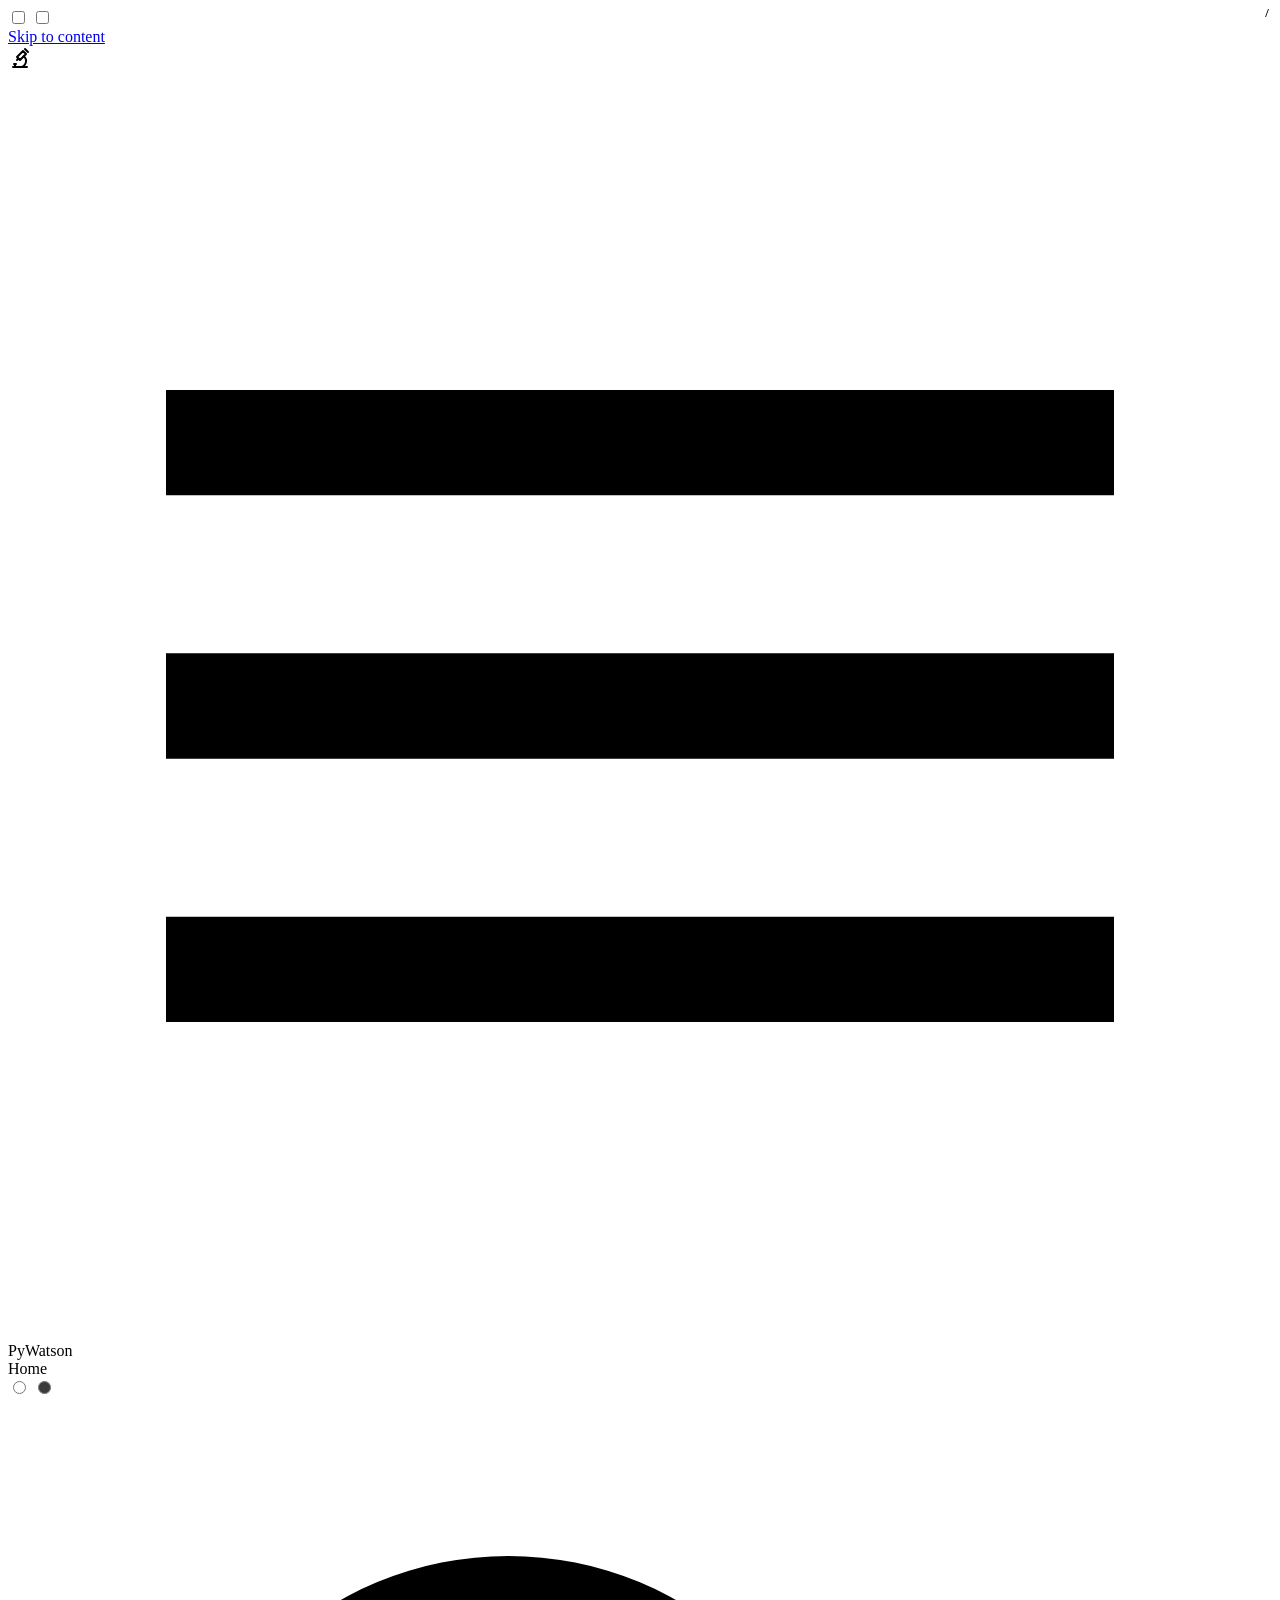
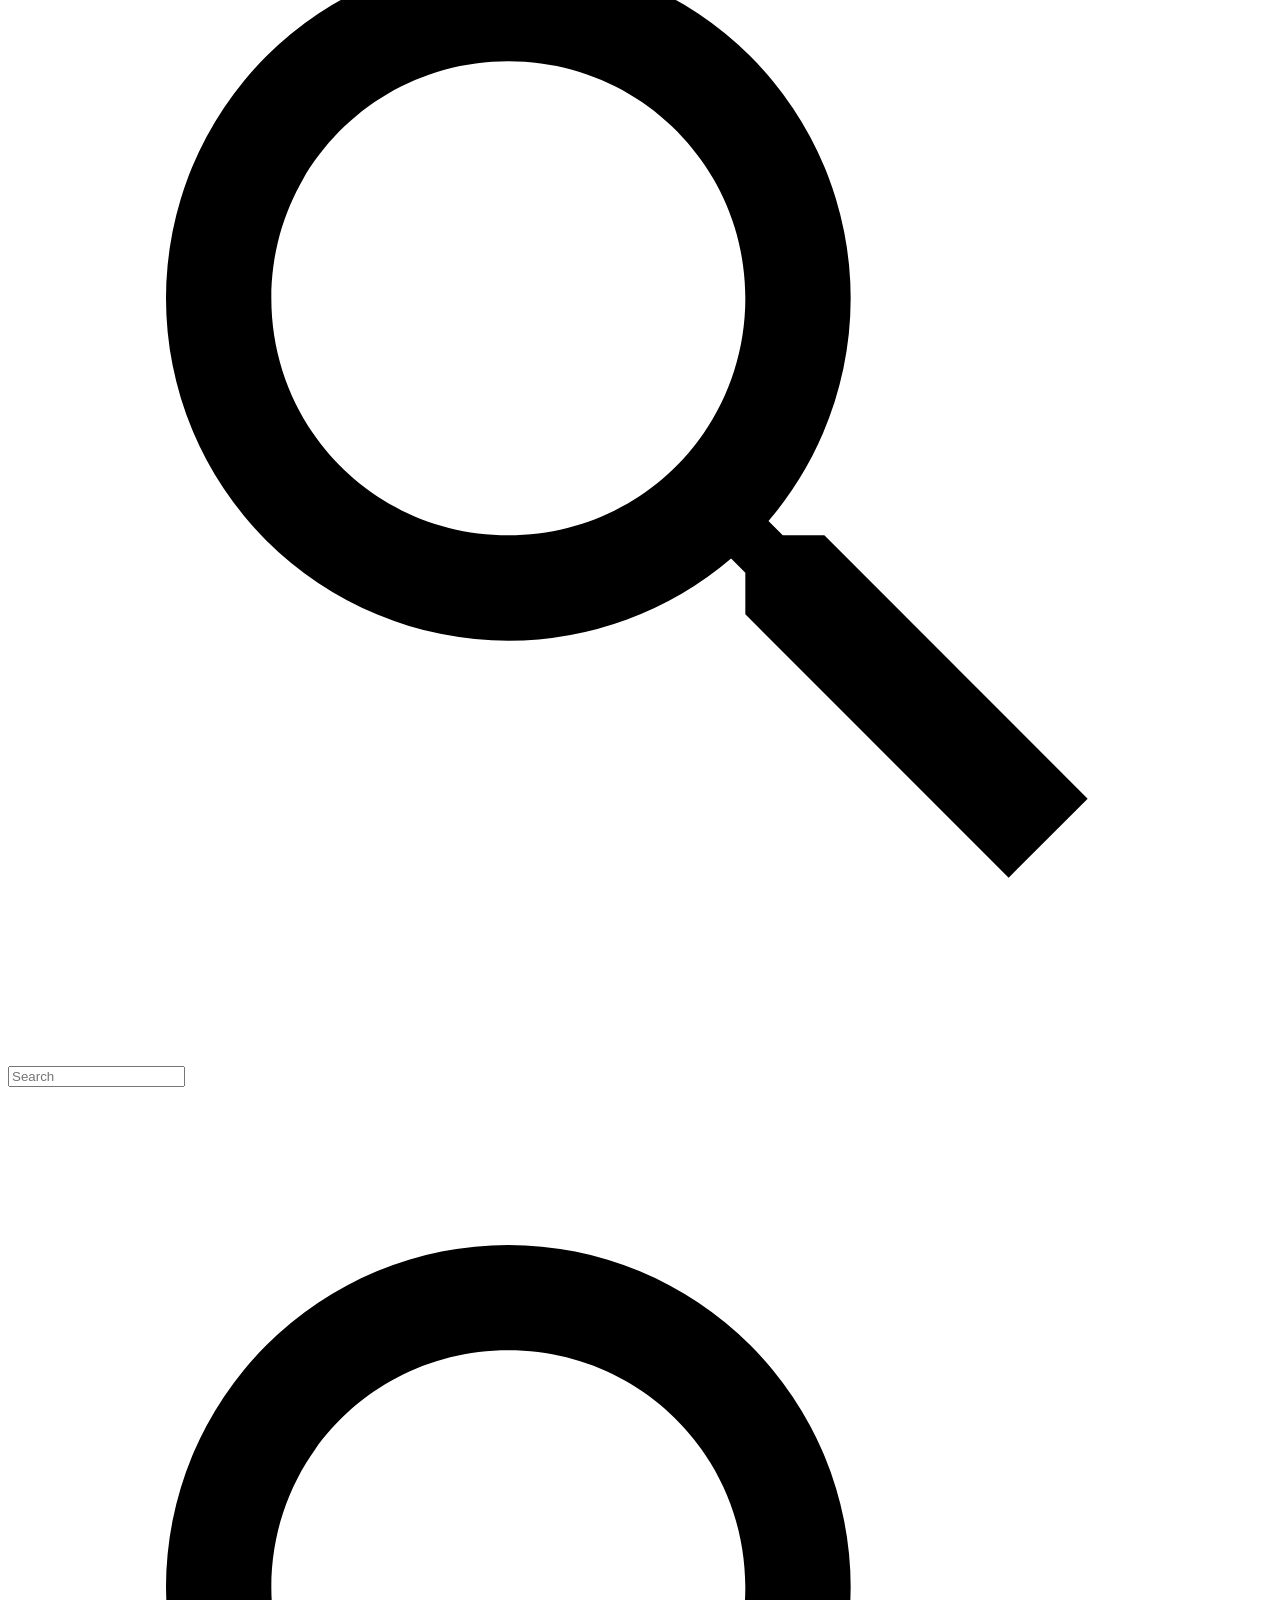
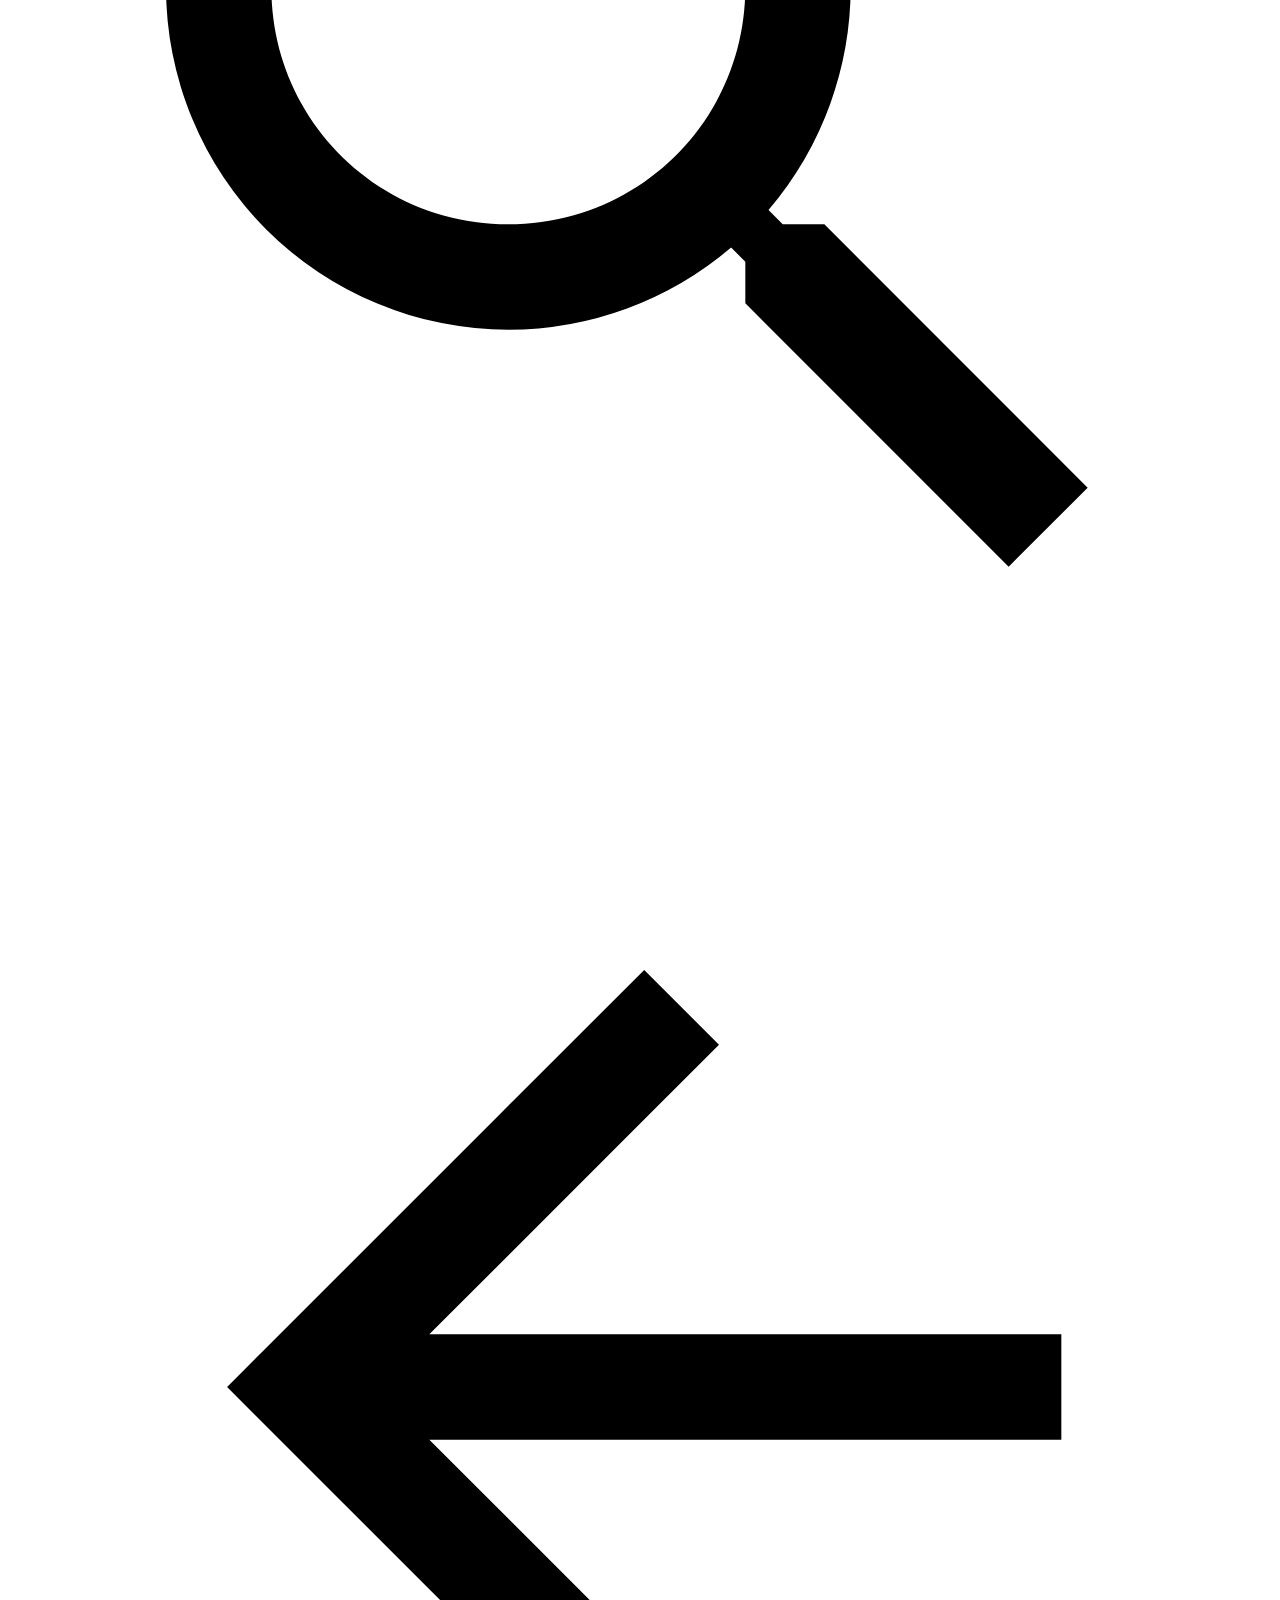
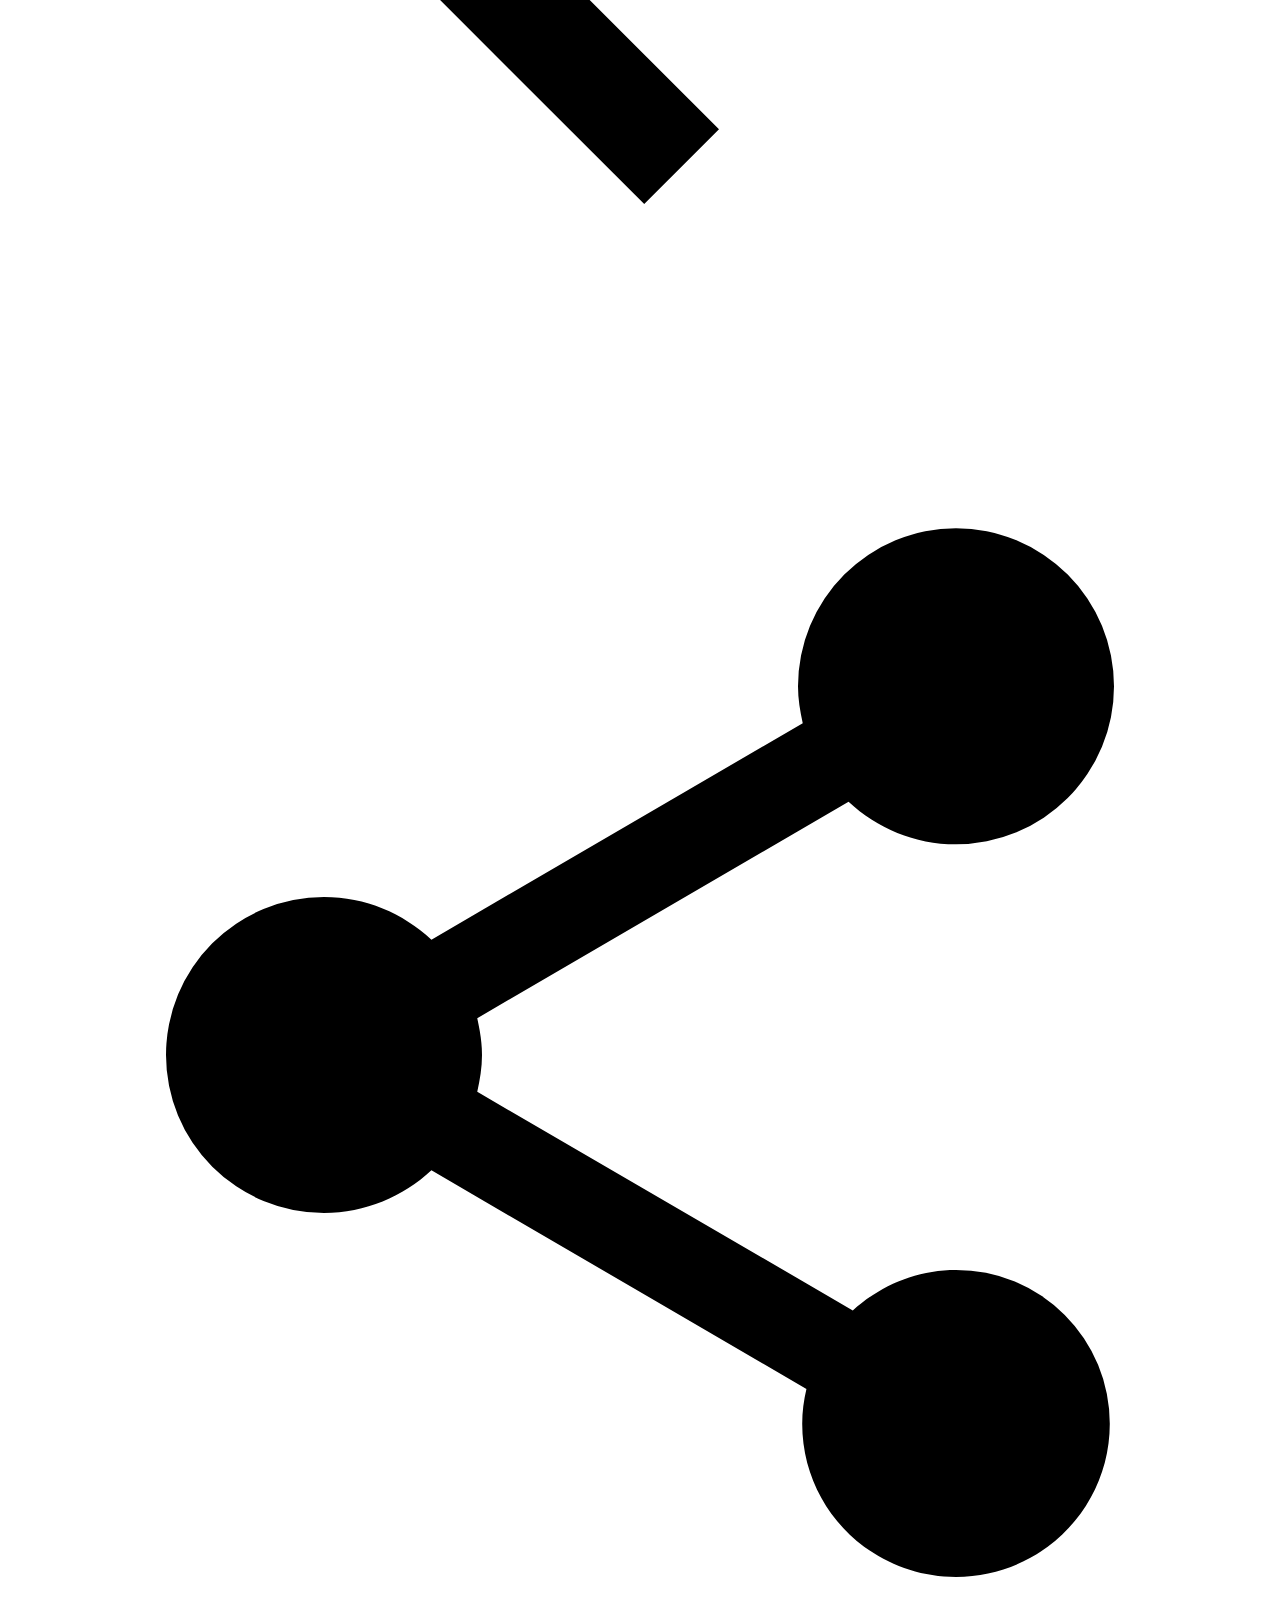
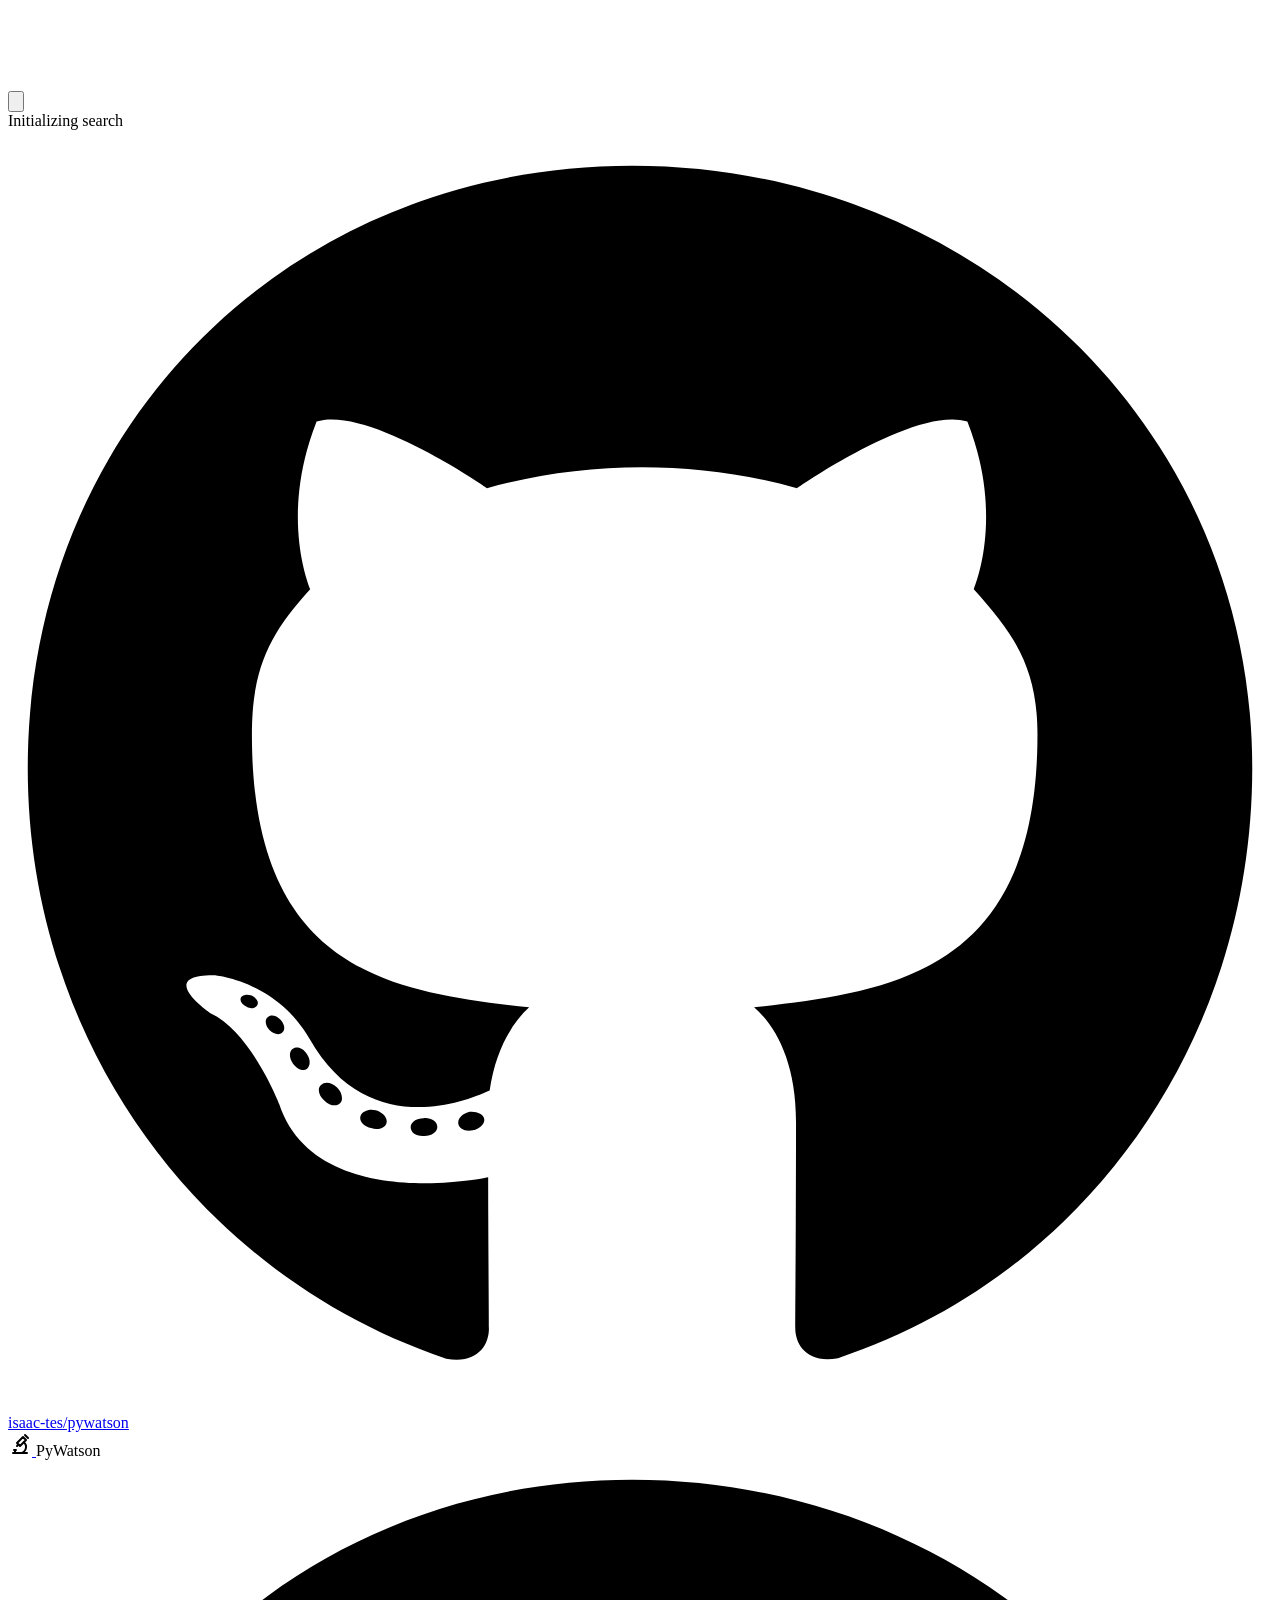
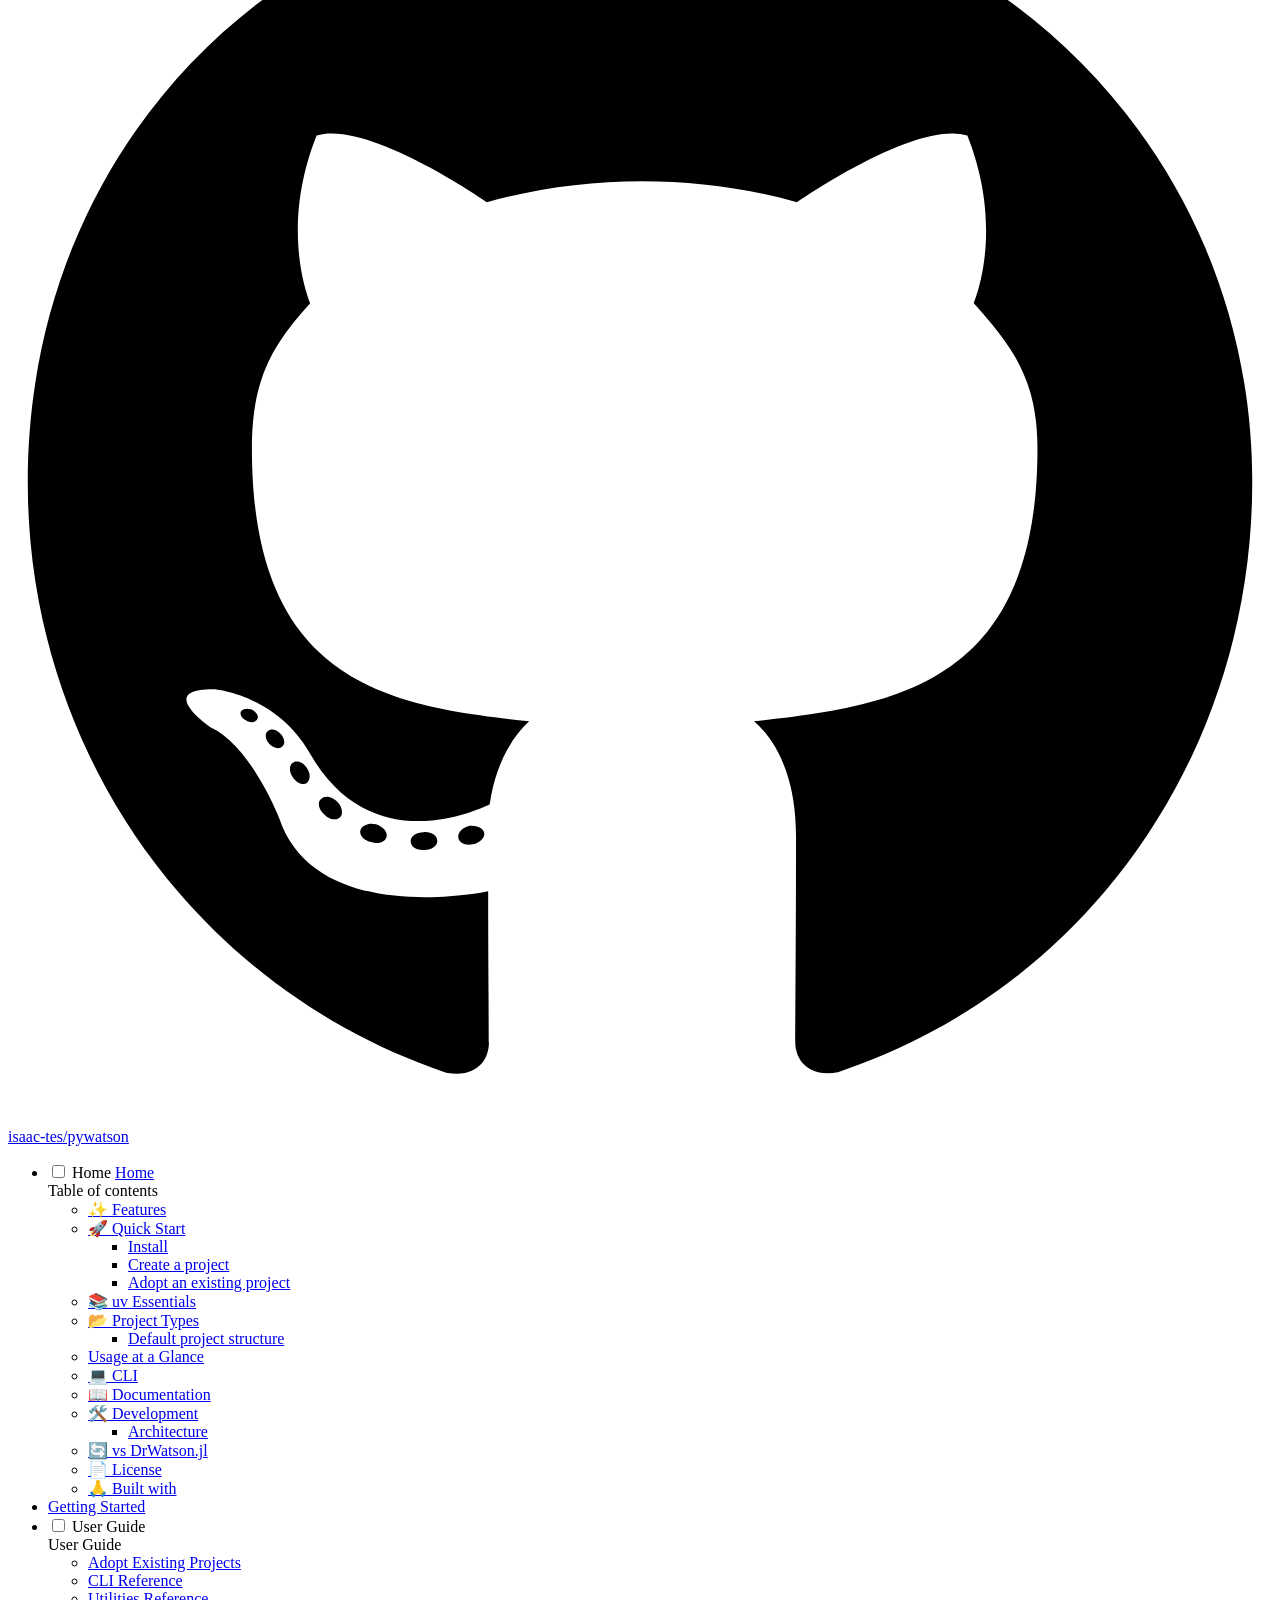
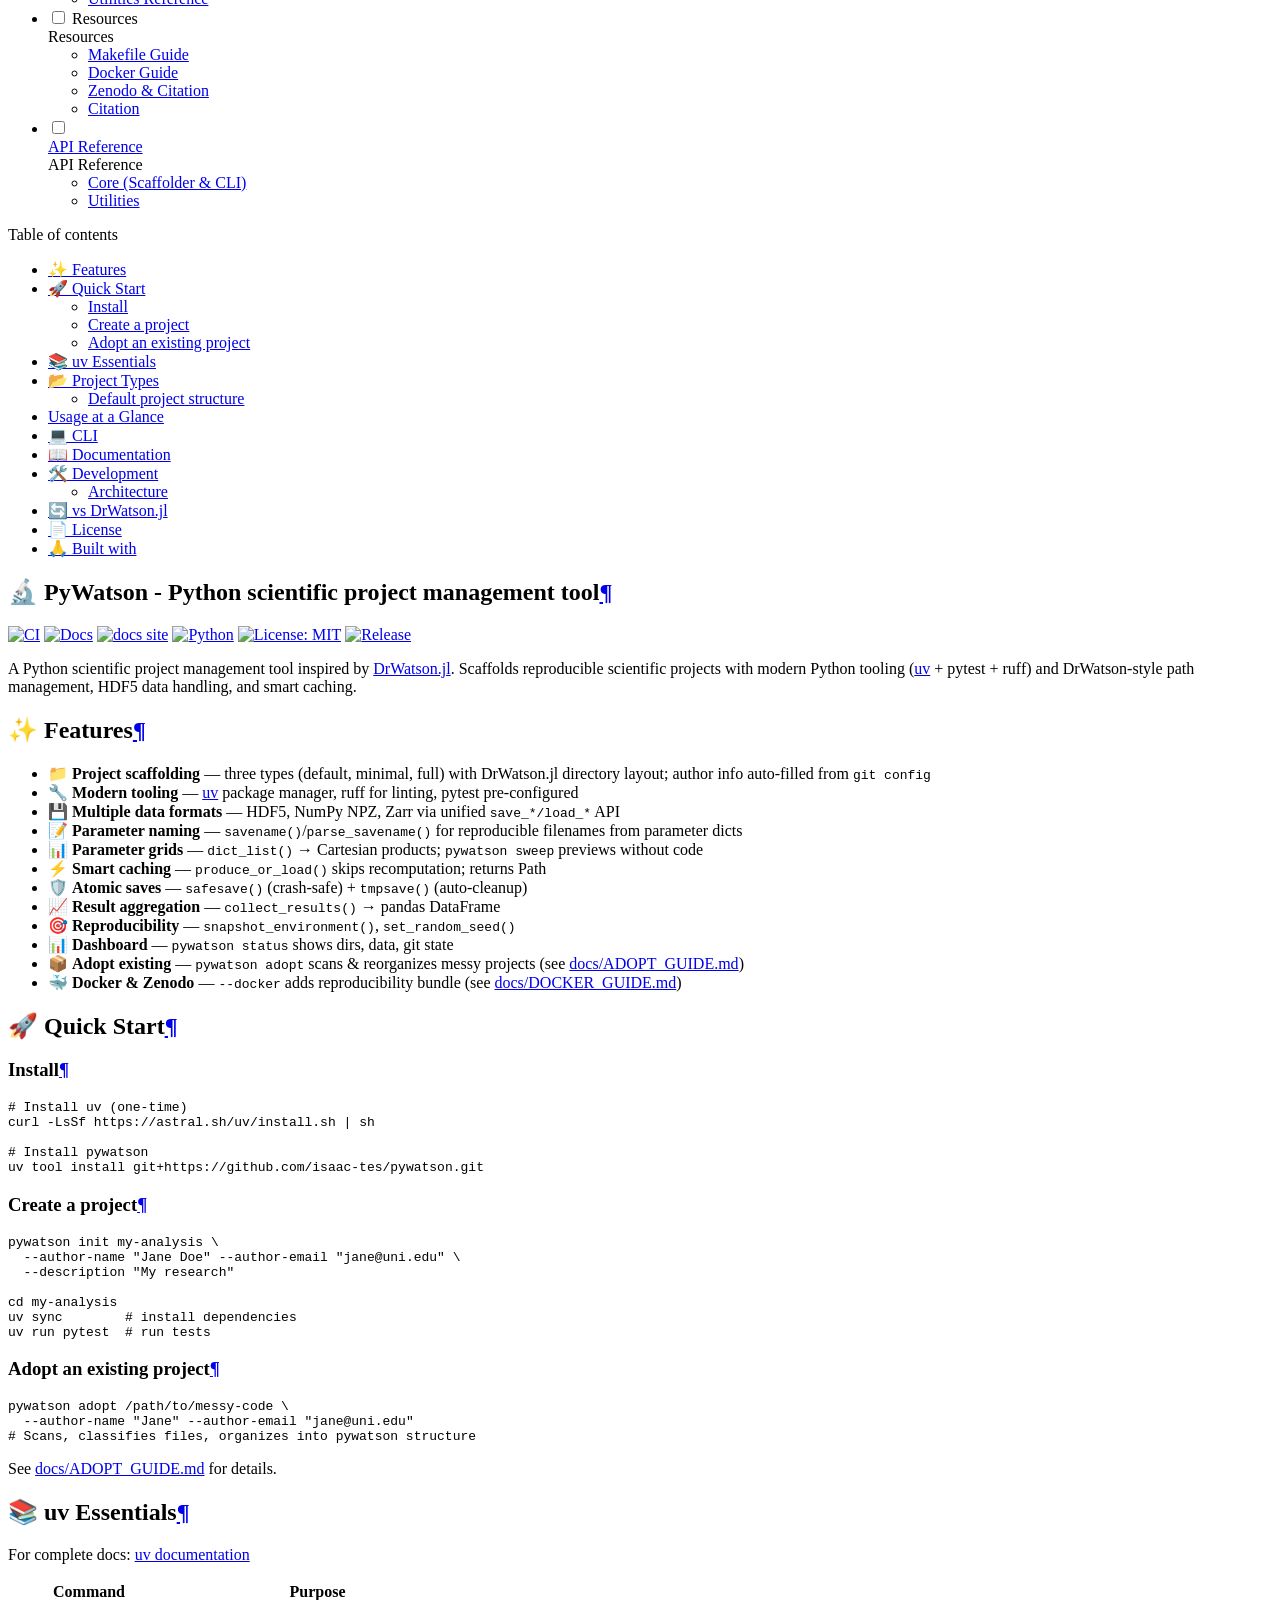
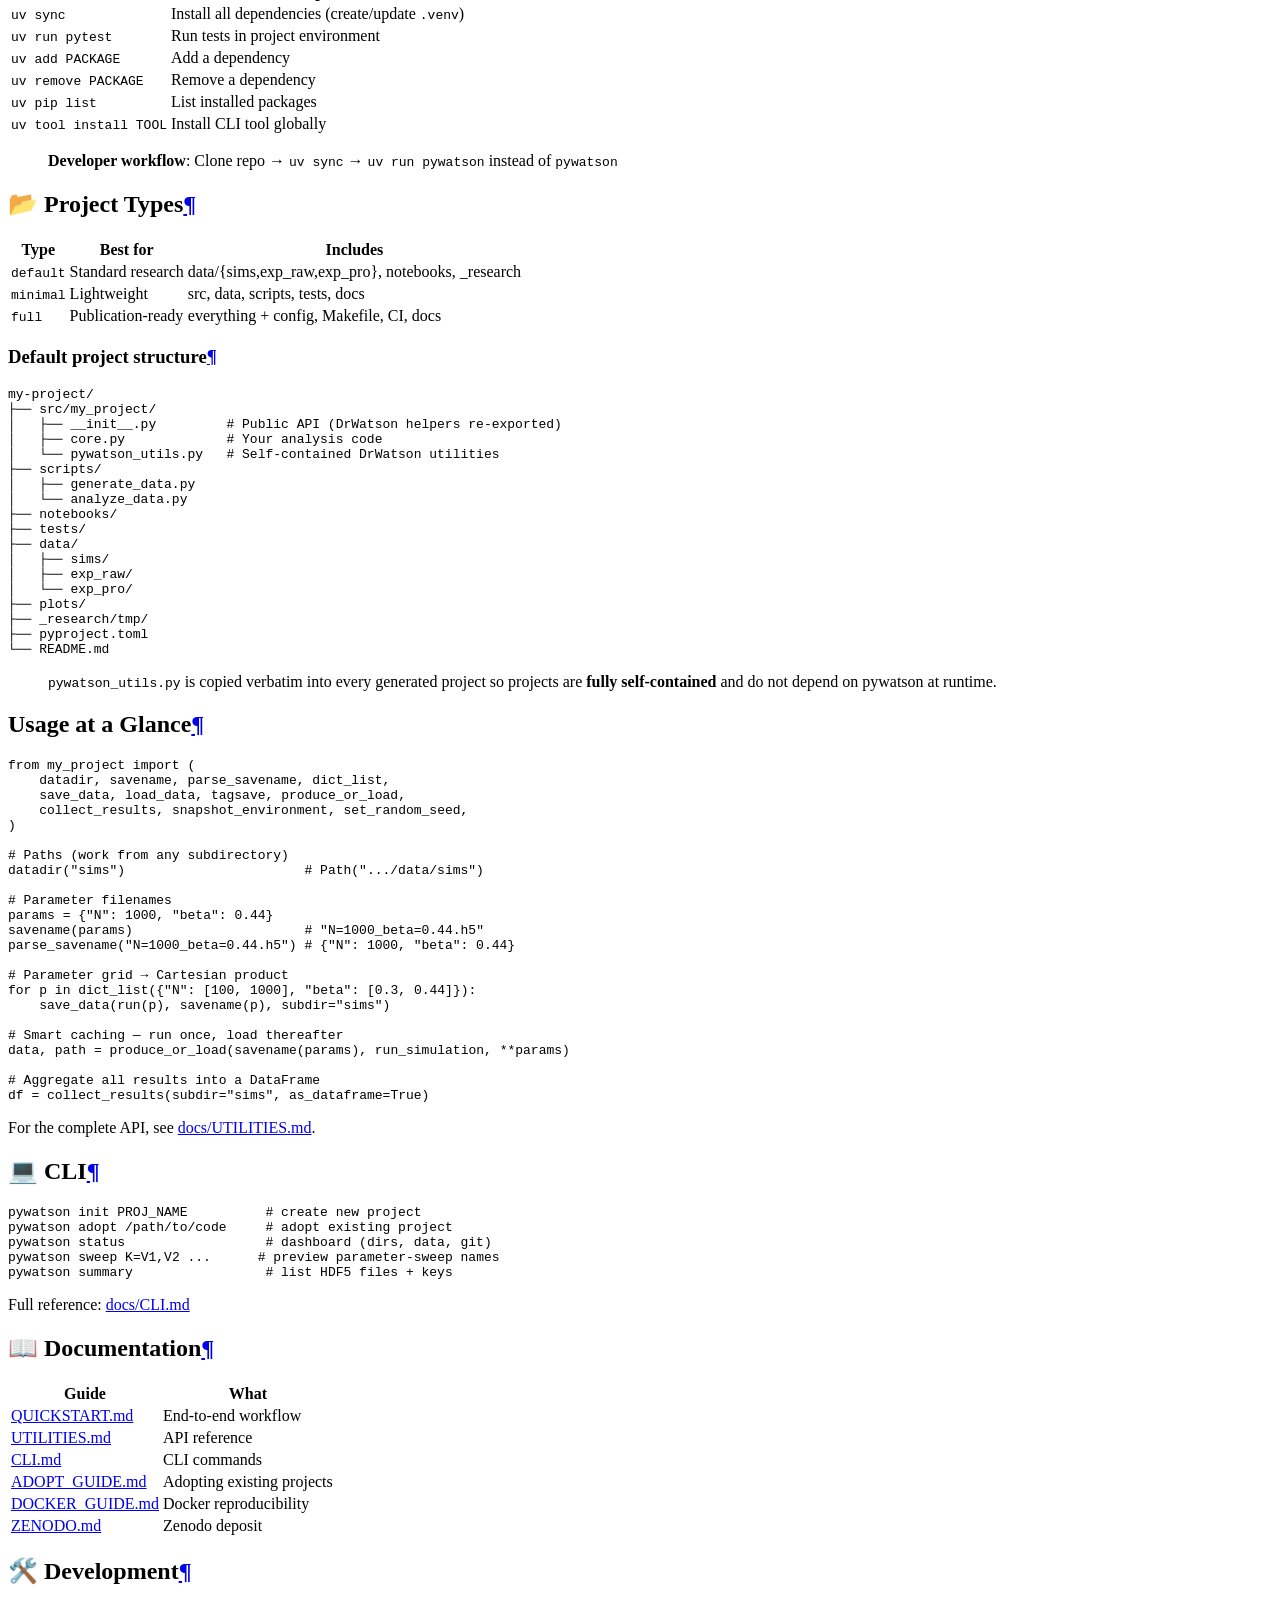
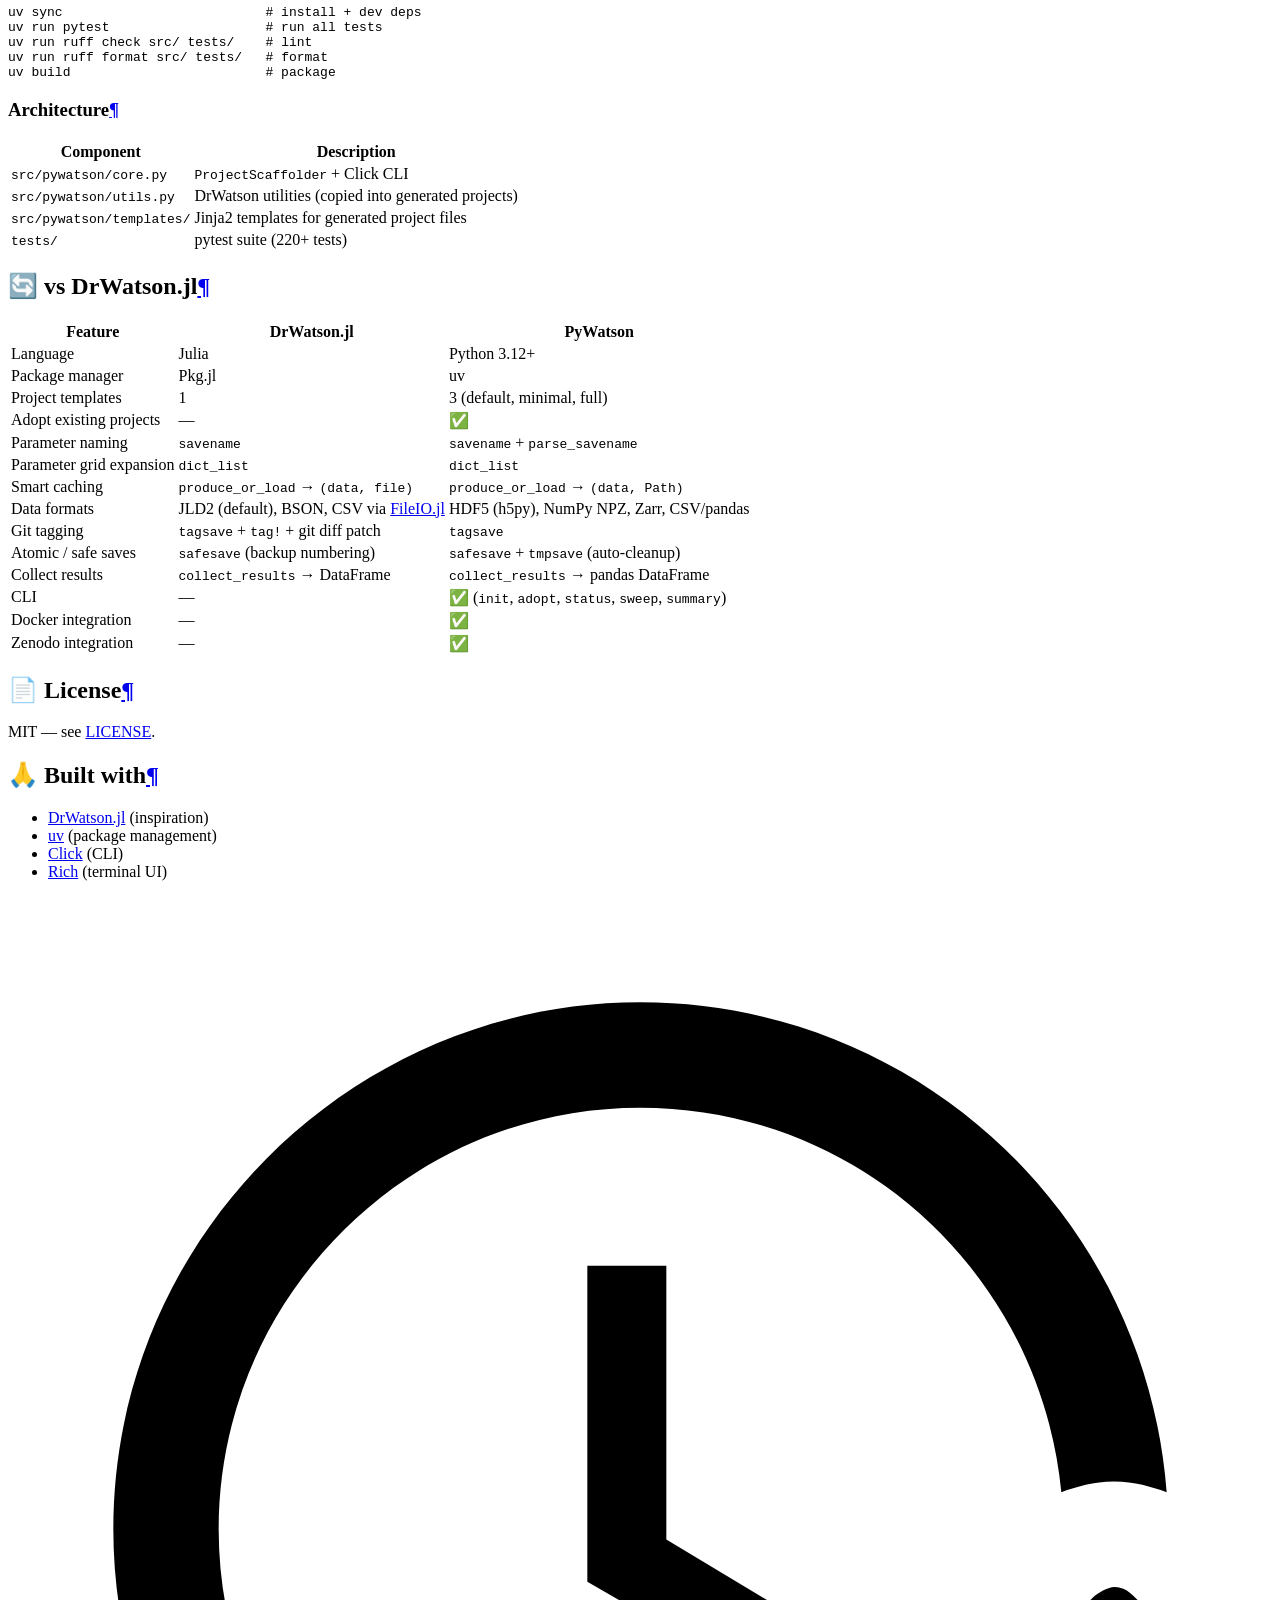
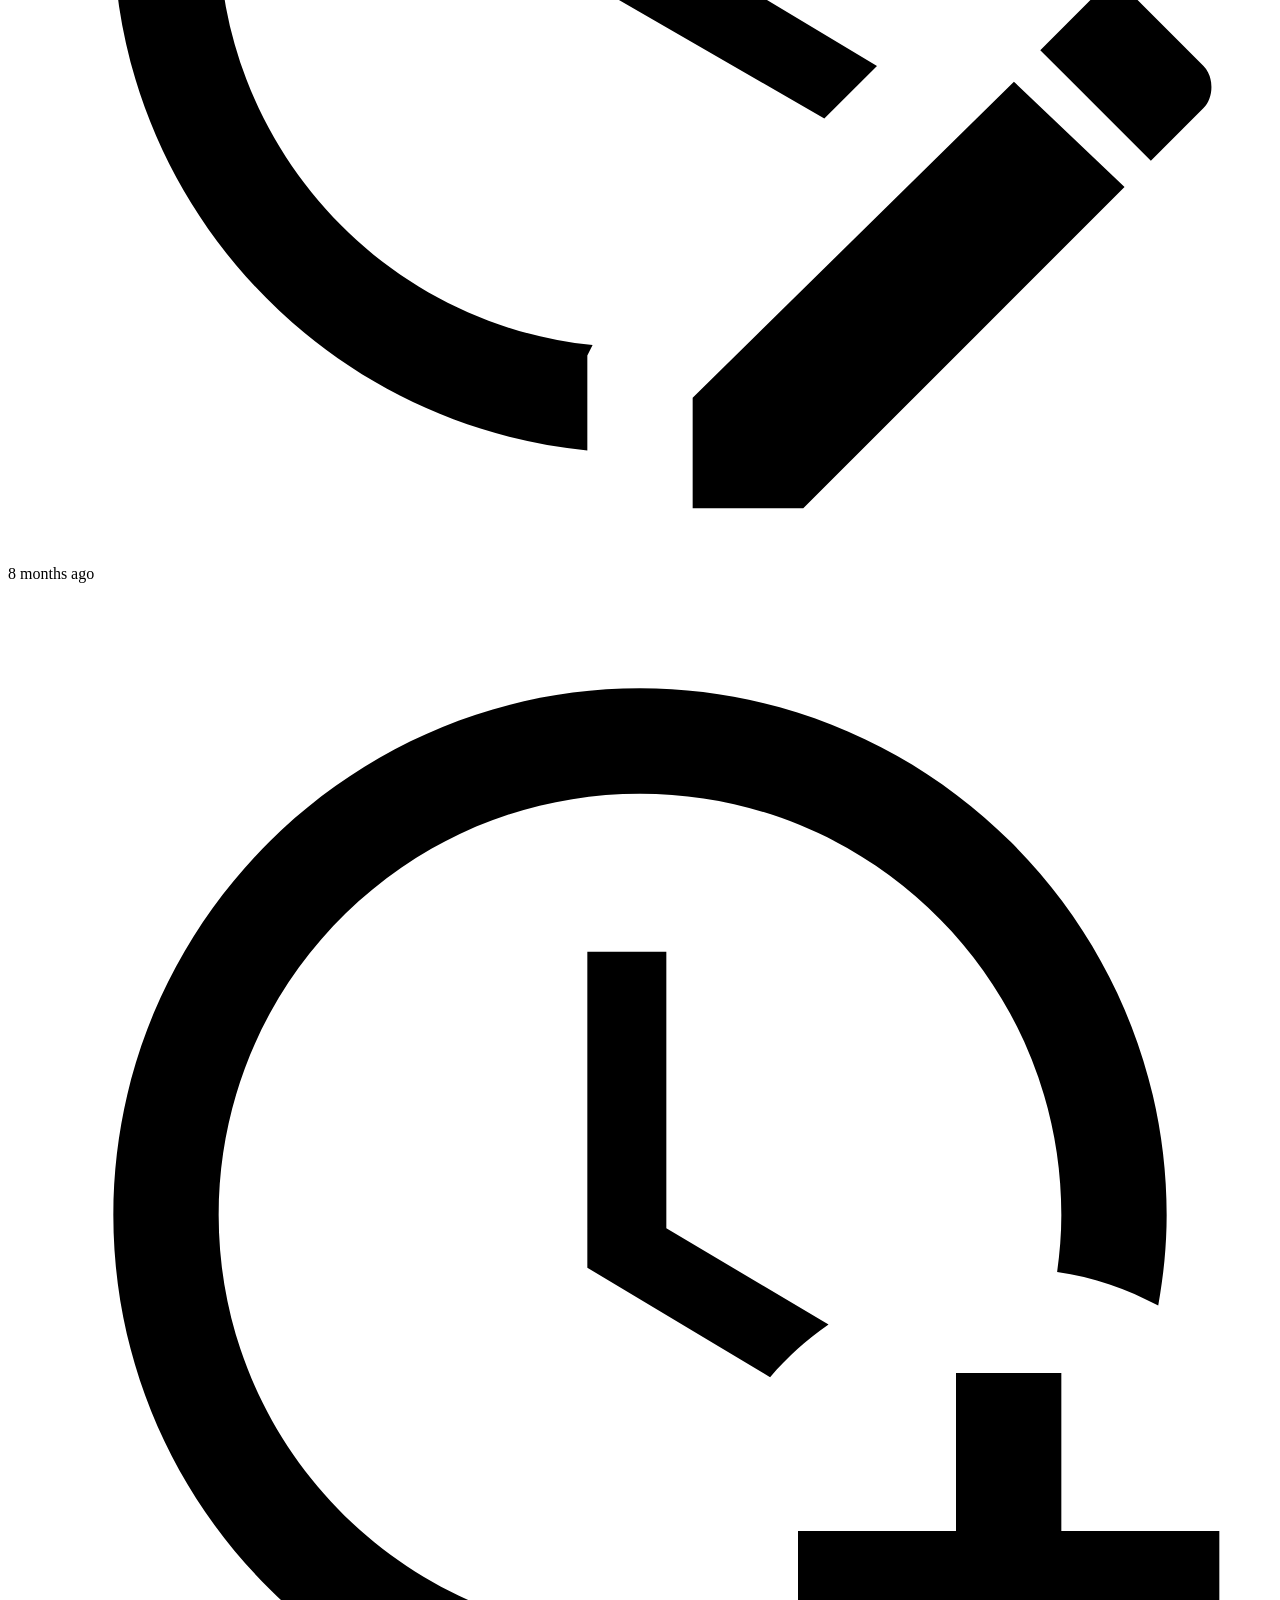
==== index.html @ 96780bbe "Deployed 0d3bcdf with MkDocs version: 1.6.1" ====
<!doctype html>
<html lang="en" class="no-js">
  <head>
    
      <meta charset="utf-8">
      <meta name="viewport" content="width=device-width,initial-scale=1">
      
        <meta name="description" content="A Python scientific project management tool — scaffold reproducible research projects with modern Python tooling.">
      
      
        <meta name="author" content="Isaac Tesfaye">
      
      
        <link rel="canonical" href="https://isaac-tes.github.io/pywatson/">
      
      
      
        <link rel="next" href="QUICKSTART/">
      
      
        
      
      
      <link rel="icon" href="assets/logo.svg">
      <meta name="generator" content="mkdocs-1.6.1, mkdocs-material-9.7.4">
    
    
      
        <title>PyWatson</title>
      
    
    
      <link rel="stylesheet" href="assets/stylesheets/main.484c7ddc.min.css">
      
        
        <link rel="stylesheet" href="assets/stylesheets/palette.ab4e12ef.min.css">
      
      


    
    
      
    
    
      
        
        
        <link rel="preconnect" href="https://fonts.gstatic.com" crossorigin>
        <link rel="stylesheet" href="https://fonts.googleapis.com/css?family=Inter:300,300i,400,400i,700,700i%7CJetBrains+Mono:400,400i,700,700i&display=fallback">
        <style>:root{--md-text-font:"Inter";--md-code-font:"JetBrains Mono"}</style>
      
    
    
      <link rel="stylesheet" href="assets/_mkdocstrings.css">
    
      <link rel="stylesheet" href="css/timeago.css">
    
      <link rel="stylesheet" href="stylesheets/extra.css">
    
    <script>__md_scope=new URL(".",location),__md_hash=e=>[...e].reduce(((e,_)=>(e<<5)-e+_.charCodeAt(0)),0),__md_get=(e,_=localStorage,t=__md_scope)=>JSON.parse(_.getItem(t.pathname+"."+e)),__md_set=(e,_,t=localStorage,a=__md_scope)=>{try{t.setItem(a.pathname+"."+e,JSON.stringify(_))}catch(e){}}</script>
    
      

    
    
  </head>
  
  
    
    
      
    
    
    
    
    <body dir="ltr" data-md-color-scheme="default" data-md-color-primary="deep-purple" data-md-color-accent="teal">
  
    
    <input class="md-toggle" data-md-toggle="drawer" type="checkbox" id="__drawer" autocomplete="off">
    <input class="md-toggle" data-md-toggle="search" type="checkbox" id="__search" autocomplete="off">
    <label class="md-overlay" for="__drawer"></label>
    <div data-md-component="skip">
      
        
        <a href="#pywatson-python-scientific-project-management-tool" class="md-skip">
          Skip to content
        </a>
      
    </div>
    <div data-md-component="announce">
      
    </div>
    
    
      

  

<header class="md-header md-header--shadow" data-md-component="header">
  <nav class="md-header__inner md-grid" aria-label="Header">
    <a href="." title="PyWatson" class="md-header__button md-logo" aria-label="PyWatson" data-md-component="logo">
      
  <img src="assets/logo.svg" alt="logo">

    </a>
    <label class="md-header__button md-icon" for="__drawer">
      
      <svg xmlns="http://www.w3.org/2000/svg" viewBox="0 0 24 24"><path d="M3 6h18v2H3zm0 5h18v2H3zm0 5h18v2H3z"/></svg>
    </label>
    <div class="md-header__title" data-md-component="header-title">
      <div class="md-header__ellipsis">
        <div class="md-header__topic">
          <span class="md-ellipsis">
            PyWatson
          </span>
        </div>
        <div class="md-header__topic" data-md-component="header-topic">
          <span class="md-ellipsis">
            
              Home
            
          </span>
        </div>
      </div>
    </div>
    
      
        <form class="md-header__option" data-md-component="palette">
  
    
    
    
    <input class="md-option" data-md-color-media="" data-md-color-scheme="default" data-md-color-primary="deep-purple" data-md-color-accent="teal"  aria-label="Switch to dark mode"  type="radio" name="__palette" id="__palette_0">
    
      <label class="md-header__button md-icon" title="Switch to dark mode" for="__palette_1" hidden>
        <svg xmlns="http://www.w3.org/2000/svg" viewBox="0 0 24 24"><path d="m17.75 4.09-2.53 1.94.91 3.06-2.63-1.81-2.63 1.81.91-3.06-2.53-1.94L12.44 4l1.06-3 1.06 3zm3.5 6.91-1.64 1.25.59 1.98-1.7-1.17-1.7 1.17.59-1.98L15.75 11l2.06-.05L18.5 9l.69 1.95zm-2.28 4.95c.83-.08 1.72 1.1 1.19 1.85-.32.45-.66.87-1.08 1.27C15.17 23 8.84 23 4.94 19.07c-3.91-3.9-3.91-10.24 0-14.14.4-.4.82-.76 1.27-1.08.75-.53 1.93.36 1.85 1.19-.27 2.86.69 5.83 2.89 8.02a9.96 9.96 0 0 0 8.02 2.89m-1.64 2.02a12.08 12.08 0 0 1-7.8-3.47c-2.17-2.19-3.33-5-3.49-7.82-2.81 3.14-2.7 7.96.31 10.98 3.02 3.01 7.84 3.12 10.98.31"/></svg>
      </label>
    
  
    
    
    
    <input class="md-option" data-md-color-media="" data-md-color-scheme="slate" data-md-color-primary="deep-purple" data-md-color-accent="teal"  aria-label="Switch to light mode"  type="radio" name="__palette" id="__palette_1">
    
      <label class="md-header__button md-icon" title="Switch to light mode" for="__palette_0" hidden>
        <svg xmlns="http://www.w3.org/2000/svg" viewBox="0 0 24 24"><path d="M12 7a5 5 0 0 1 5 5 5 5 0 0 1-5 5 5 5 0 0 1-5-5 5 5 0 0 1 5-5m0 2a3 3 0 0 0-3 3 3 3 0 0 0 3 3 3 3 0 0 0 3-3 3 3 0 0 0-3-3m0-7 2.39 3.42C13.65 5.15 12.84 5 12 5s-1.65.15-2.39.42zM3.34 7l4.16-.35A7.2 7.2 0 0 0 5.94 8.5c-.44.74-.69 1.5-.83 2.29zm.02 10 1.76-3.77a7.131 7.131 0 0 0 2.38 4.14zM20.65 7l-1.77 3.79a7.02 7.02 0 0 0-2.38-4.15zm-.01 10-4.14.36c.59-.51 1.12-1.14 1.54-1.86.42-.73.69-1.5.83-2.29zM12 22l-2.41-3.44c.74.27 1.55.44 2.41.44.82 0 1.63-.17 2.37-.44z"/></svg>
      </label>
    
  
</form>
      
    
    
      <script>var palette=__md_get("__palette");if(palette&&palette.color){if("(prefers-color-scheme)"===palette.color.media){var media=matchMedia("(prefers-color-scheme: light)"),input=document.querySelector(media.matches?"[data-md-color-media='(prefers-color-scheme: light)']":"[data-md-color-media='(prefers-color-scheme: dark)']");palette.color.media=input.getAttribute("data-md-color-media"),palette.color.scheme=input.getAttribute("data-md-color-scheme"),palette.color.primary=input.getAttribute("data-md-color-primary"),palette.color.accent=input.getAttribute("data-md-color-accent")}for(var[key,value]of Object.entries(palette.color))document.body.setAttribute("data-md-color-"+key,value)}</script>
    
    
    
      
      
        <label class="md-header__button md-icon" for="__search">
          
          <svg xmlns="http://www.w3.org/2000/svg" viewBox="0 0 24 24"><path d="M9.5 3A6.5 6.5 0 0 1 16 9.5c0 1.61-.59 3.09-1.56 4.23l.27.27h.79l5 5-1.5 1.5-5-5v-.79l-.27-.27A6.52 6.52 0 0 1 9.5 16 6.5 6.5 0 0 1 3 9.5 6.5 6.5 0 0 1 9.5 3m0 2C7 5 5 7 5 9.5S7 14 9.5 14 14 12 14 9.5 12 5 9.5 5"/></svg>
        </label>
        <div class="md-search" data-md-component="search" role="dialog">
  <label class="md-search__overlay" for="__search"></label>
  <div class="md-search__inner" role="search">
    <form class="md-search__form" name="search">
      <input type="text" class="md-search__input" name="query" aria-label="Search" placeholder="Search" autocapitalize="off" autocorrect="off" autocomplete="off" spellcheck="false" data-md-component="search-query" required>
      <label class="md-search__icon md-icon" for="__search">
        
        <svg xmlns="http://www.w3.org/2000/svg" viewBox="0 0 24 24"><path d="M9.5 3A6.5 6.5 0 0 1 16 9.5c0 1.61-.59 3.09-1.56 4.23l.27.27h.79l5 5-1.5 1.5-5-5v-.79l-.27-.27A6.52 6.52 0 0 1 9.5 16 6.5 6.5 0 0 1 3 9.5 6.5 6.5 0 0 1 9.5 3m0 2C7 5 5 7 5 9.5S7 14 9.5 14 14 12 14 9.5 12 5 9.5 5"/></svg>
        
        <svg xmlns="http://www.w3.org/2000/svg" viewBox="0 0 24 24"><path d="M20 11v2H8l5.5 5.5-1.42 1.42L4.16 12l7.92-7.92L13.5 5.5 8 11z"/></svg>
      </label>
      <nav class="md-search__options" aria-label="Search">
        
          <a href="javascript:void(0)" class="md-search__icon md-icon" title="Share" aria-label="Share" data-clipboard data-clipboard-text="" data-md-component="search-share" tabindex="-1">
            
            <svg xmlns="http://www.w3.org/2000/svg" viewBox="0 0 24 24"><path d="M18 16.08c-.76 0-1.44.3-1.96.77L8.91 12.7c.05-.23.09-.46.09-.7s-.04-.47-.09-.7l7.05-4.11c.54.5 1.25.81 2.04.81a3 3 0 0 0 3-3 3 3 0 0 0-3-3 3 3 0 0 0-3 3c0 .24.04.47.09.7L8.04 9.81C7.5 9.31 6.79 9 6 9a3 3 0 0 0-3 3 3 3 0 0 0 3 3c.79 0 1.5-.31 2.04-.81l7.12 4.15c-.05.21-.08.43-.08.66 0 1.61 1.31 2.91 2.92 2.91s2.92-1.3 2.92-2.91A2.92 2.92 0 0 0 18 16.08"/></svg>
          </a>
        
        <button type="reset" class="md-search__icon md-icon" title="Clear" aria-label="Clear" tabindex="-1">
          
          <svg xmlns="http://www.w3.org/2000/svg" viewBox="0 0 24 24"><path d="M19 6.41 17.59 5 12 10.59 6.41 5 5 6.41 10.59 12 5 17.59 6.41 19 12 13.41 17.59 19 19 17.59 13.41 12z"/></svg>
        </button>
      </nav>
      
        <div class="md-search__suggest" data-md-component="search-suggest"></div>
      
    </form>
    <div class="md-search__output">
      <div class="md-search__scrollwrap" tabindex="0" data-md-scrollfix>
        <div class="md-search-result" data-md-component="search-result">
          <div class="md-search-result__meta">
            Initializing search
          </div>
          <ol class="md-search-result__list" role="presentation"></ol>
        </div>
      </div>
    </div>
  </div>
</div>
      
    
    
      <div class="md-header__source">
        <a href="https://github.com/isaac-tes/pywatson" title="Go to repository" class="md-source" data-md-component="source">
  <div class="md-source__icon md-icon">
    
    <svg xmlns="http://www.w3.org/2000/svg" viewBox="0 0 512 512"><!--! Font Awesome Free 7.1.0 by @fontawesome - https://fontawesome.com License - https://fontawesome.com/license/free (Icons: CC BY 4.0, Fonts: SIL OFL 1.1, Code: MIT License) Copyright 2025 Fonticons, Inc.--><path d="M173.9 397.4c0 2-2.3 3.6-5.2 3.6-3.3.3-5.6-1.3-5.6-3.6 0-2 2.3-3.6 5.2-3.6 3-.3 5.6 1.3 5.6 3.6m-31.1-4.5c-.7 2 1.3 4.3 4.3 4.9 2.6 1 5.6 0 6.2-2s-1.3-4.3-4.3-5.2c-2.6-.7-5.5.3-6.2 2.3m44.2-1.7c-2.9.7-4.9 2.6-4.6 4.9.3 2 2.9 3.3 5.9 2.6 2.9-.7 4.9-2.6 4.6-4.6-.3-1.9-3-3.2-5.9-2.9M252.8 8C114.1 8 8 113.3 8 252c0 110.9 69.8 205.8 169.5 239.2 12.8 2.3 17.3-5.6 17.3-12.1 0-6.2-.3-40.4-.3-61.4 0 0-70 15-84.7-29.8 0 0-11.4-29.1-27.8-36.6 0 0-22.9-15.7 1.6-15.4 0 0 24.9 2 38.6 25.8 21.9 38.6 58.6 27.5 72.9 20.9 2.3-16 8.8-27.1 16-33.7-55.9-6.2-112.3-14.3-112.3-110.5 0-27.5 7.6-41.3 23.6-58.9-2.6-6.5-11.1-33.3 2.6-67.9 20.9-6.5 69 27 69 27 20-5.6 41.5-8.5 62.8-8.5s42.8 2.9 62.8 8.5c0 0 48.1-33.6 69-27 13.7 34.7 5.2 61.4 2.6 67.9 16 17.7 25.8 31.5 25.8 58.9 0 96.5-58.9 104.2-114.8 110.5 9.2 7.9 17 22.9 17 46.4 0 33.7-.3 75.4-.3 83.6 0 6.5 4.6 14.4 17.3 12.1C436.2 457.8 504 362.9 504 252 504 113.3 391.5 8 252.8 8M105.2 352.9c-1.3 1-1 3.3.7 5.2 1.6 1.6 3.9 2.3 5.2 1 1.3-1 1-3.3-.7-5.2-1.6-1.6-3.9-2.3-5.2-1m-10.8-8.1c-.7 1.3.3 2.9 2.3 3.9 1.6 1 3.6.7 4.3-.7.7-1.3-.3-2.9-2.3-3.9-2-.6-3.6-.3-4.3.7m32.4 35.6c-1.6 1.3-1 4.3 1.3 6.2 2.3 2.3 5.2 2.6 6.5 1 1.3-1.3.7-4.3-1.3-6.2-2.2-2.3-5.2-2.6-6.5-1m-11.4-14.7c-1.6 1-1.6 3.6 0 5.9s4.3 3.3 5.6 2.3c1.6-1.3 1.6-3.9 0-6.2-1.4-2.3-4-3.3-5.6-2"/></svg>
  </div>
  <div class="md-source__repository">
    isaac-tes/pywatson
  </div>
</a>
      </div>
    
  </nav>
  
</header>
    
    <div class="md-container" data-md-component="container">
      
      
        
          
        
      
      <main class="md-main" data-md-component="main">
        <div class="md-main__inner md-grid">
          
            
              
              <div class="md-sidebar md-sidebar--primary" data-md-component="sidebar" data-md-type="navigation" >
                <div class="md-sidebar__scrollwrap">
                  <div class="md-sidebar__inner">
                    



<nav class="md-nav md-nav--primary" aria-label="Navigation" data-md-level="0">
  <label class="md-nav__title" for="__drawer">
    <a href="." title="PyWatson" class="md-nav__button md-logo" aria-label="PyWatson" data-md-component="logo">
      
  <img src="assets/logo.svg" alt="logo">

    </a>
    PyWatson
  </label>
  
    <div class="md-nav__source">
      <a href="https://github.com/isaac-tes/pywatson" title="Go to repository" class="md-source" data-md-component="source">
  <div class="md-source__icon md-icon">
    
    <svg xmlns="http://www.w3.org/2000/svg" viewBox="0 0 512 512"><!--! Font Awesome Free 7.1.0 by @fontawesome - https://fontawesome.com License - https://fontawesome.com/license/free (Icons: CC BY 4.0, Fonts: SIL OFL 1.1, Code: MIT License) Copyright 2025 Fonticons, Inc.--><path d="M173.9 397.4c0 2-2.3 3.6-5.2 3.6-3.3.3-5.6-1.3-5.6-3.6 0-2 2.3-3.6 5.2-3.6 3-.3 5.6 1.3 5.6 3.6m-31.1-4.5c-.7 2 1.3 4.3 4.3 4.9 2.6 1 5.6 0 6.2-2s-1.3-4.3-4.3-5.2c-2.6-.7-5.5.3-6.2 2.3m44.2-1.7c-2.9.7-4.9 2.6-4.6 4.9.3 2 2.9 3.3 5.9 2.6 2.9-.7 4.9-2.6 4.6-4.6-.3-1.9-3-3.2-5.9-2.9M252.8 8C114.1 8 8 113.3 8 252c0 110.9 69.8 205.8 169.5 239.2 12.8 2.3 17.3-5.6 17.3-12.1 0-6.2-.3-40.4-.3-61.4 0 0-70 15-84.7-29.8 0 0-11.4-29.1-27.8-36.6 0 0-22.9-15.7 1.6-15.4 0 0 24.9 2 38.6 25.8 21.9 38.6 58.6 27.5 72.9 20.9 2.3-16 8.8-27.1 16-33.7-55.9-6.2-112.3-14.3-112.3-110.5 0-27.5 7.6-41.3 23.6-58.9-2.6-6.5-11.1-33.3 2.6-67.9 20.9-6.5 69 27 69 27 20-5.6 41.5-8.5 62.8-8.5s42.8 2.9 62.8 8.5c0 0 48.1-33.6 69-27 13.7 34.7 5.2 61.4 2.6 67.9 16 17.7 25.8 31.5 25.8 58.9 0 96.5-58.9 104.2-114.8 110.5 9.2 7.9 17 22.9 17 46.4 0 33.7-.3 75.4-.3 83.6 0 6.5 4.6 14.4 17.3 12.1C436.2 457.8 504 362.9 504 252 504 113.3 391.5 8 252.8 8M105.2 352.9c-1.3 1-1 3.3.7 5.2 1.6 1.6 3.9 2.3 5.2 1 1.3-1 1-3.3-.7-5.2-1.6-1.6-3.9-2.3-5.2-1m-10.8-8.1c-.7 1.3.3 2.9 2.3 3.9 1.6 1 3.6.7 4.3-.7.7-1.3-.3-2.9-2.3-3.9-2-.6-3.6-.3-4.3.7m32.4 35.6c-1.6 1.3-1 4.3 1.3 6.2 2.3 2.3 5.2 2.6 6.5 1 1.3-1.3.7-4.3-1.3-6.2-2.2-2.3-5.2-2.6-6.5-1m-11.4-14.7c-1.6 1-1.6 3.6 0 5.9s4.3 3.3 5.6 2.3c1.6-1.3 1.6-3.9 0-6.2-1.4-2.3-4-3.3-5.6-2"/></svg>
  </div>
  <div class="md-source__repository">
    isaac-tes/pywatson
  </div>
</a>
    </div>
  
  <ul class="md-nav__list" data-md-scrollfix>
    
      
      
  
  
    
  
  
  
    <li class="md-nav__item md-nav__item--active">
      
      <input class="md-nav__toggle md-toggle" type="checkbox" id="__toc">
      
      
        
      
      
        <label class="md-nav__link md-nav__link--active" for="__toc">
          
  
  
  <span class="md-ellipsis">
    
  
    Home
  

    
  </span>
  
  

          <span class="md-nav__icon md-icon"></span>
        </label>
      
      <a href="." class="md-nav__link md-nav__link--active">
        
  
  
  <span class="md-ellipsis">
    
  
    Home
  

    
  </span>
  
  

      </a>
      
        

<nav class="md-nav md-nav--secondary" aria-label="Table of contents">
  
  
  
    
  
  
    <label class="md-nav__title" for="__toc">
      <span class="md-nav__icon md-icon"></span>
      Table of contents
    </label>
    <ul class="md-nav__list" data-md-component="toc" data-md-scrollfix>
      
        <li class="md-nav__item">
  <a href="#features" class="md-nav__link">
    <span class="md-ellipsis">
      
        ✨ Features
      
    </span>
  </a>
  
</li>
      
        <li class="md-nav__item">
  <a href="#quick-start" class="md-nav__link">
    <span class="md-ellipsis">
      
        🚀 Quick Start
      
    </span>
  </a>
  
    <nav class="md-nav" aria-label="🚀 Quick Start">
      <ul class="md-nav__list">
        
          <li class="md-nav__item">
  <a href="#install" class="md-nav__link">
    <span class="md-ellipsis">
      
        Install
      
    </span>
  </a>
  
</li>
        
          <li class="md-nav__item">
  <a href="#create-a-project" class="md-nav__link">
    <span class="md-ellipsis">
      
        Create a project
      
    </span>
  </a>
  
</li>
        
          <li class="md-nav__item">
  <a href="#adopt-an-existing-project" class="md-nav__link">
    <span class="md-ellipsis">
      
        Adopt an existing project
      
    </span>
  </a>
  
</li>
        
      </ul>
    </nav>
  
</li>
      
        <li class="md-nav__item">
  <a href="#uv-essentials" class="md-nav__link">
    <span class="md-ellipsis">
      
        📚 uv Essentials
      
    </span>
  </a>
  
</li>
      
        <li class="md-nav__item">
  <a href="#project-types" class="md-nav__link">
    <span class="md-ellipsis">
      
        📂 Project Types
      
    </span>
  </a>
  
    <nav class="md-nav" aria-label="📂 Project Types">
      <ul class="md-nav__list">
        
          <li class="md-nav__item">
  <a href="#default-project-structure" class="md-nav__link">
    <span class="md-ellipsis">
      
        Default project structure
      
    </span>
  </a>
  
</li>
        
      </ul>
    </nav>
  
</li>
      
        <li class="md-nav__item">
  <a href="#usage-at-a-glance" class="md-nav__link">
    <span class="md-ellipsis">
      
        Usage at a Glance
      
    </span>
  </a>
  
</li>
      
        <li class="md-nav__item">
  <a href="#cli" class="md-nav__link">
    <span class="md-ellipsis">
      
        💻 CLI
      
    </span>
  </a>
  
</li>
      
        <li class="md-nav__item">
  <a href="#documentation" class="md-nav__link">
    <span class="md-ellipsis">
      
        📖 Documentation
      
    </span>
  </a>
  
</li>
      
        <li class="md-nav__item">
  <a href="#development" class="md-nav__link">
    <span class="md-ellipsis">
      
        🛠️ Development
      
    </span>
  </a>
  
    <nav class="md-nav" aria-label="🛠️ Development">
      <ul class="md-nav__list">
        
          <li class="md-nav__item">
  <a href="#architecture" class="md-nav__link">
    <span class="md-ellipsis">
      
        Architecture
      
    </span>
  </a>
  
</li>
        
      </ul>
    </nav>
  
</li>
      
        <li class="md-nav__item">
  <a href="#vs-drwatsonjl" class="md-nav__link">
    <span class="md-ellipsis">
      
        🔄 vs DrWatson.jl
      
    </span>
  </a>
  
</li>
      
        <li class="md-nav__item">
  <a href="#license" class="md-nav__link">
    <span class="md-ellipsis">
      
        📄 License
      
    </span>
  </a>
  
</li>
      
        <li class="md-nav__item">
  <a href="#built-with" class="md-nav__link">
    <span class="md-ellipsis">
      
        🙏 Built with
      
    </span>
  </a>
  
</li>
      
    </ul>
  
</nav>
      
    </li>
  

    
      
      
  
  
  
  
    <li class="md-nav__item">
      <a href="QUICKSTART/" class="md-nav__link">
        
  
  
  <span class="md-ellipsis">
    
  
    Getting Started
  

    
  </span>
  
  

      </a>
    </li>
  

    
      
      
  
  
  
  
    
    
      
        
      
        
      
        
      
    
    
    
      
        
        
      
    
    
    <li class="md-nav__item md-nav__item--section md-nav__item--nested">
      
        
        
        <input class="md-nav__toggle md-toggle " type="checkbox" id="__nav_3" >
        
          
          <label class="md-nav__link" for="__nav_3" id="__nav_3_label" tabindex="">
            
  
  
  <span class="md-ellipsis">
    
  
    User Guide
  

    
  </span>
  
  

            <span class="md-nav__icon md-icon"></span>
          </label>
        
        <nav class="md-nav" data-md-level="1" aria-labelledby="__nav_3_label" aria-expanded="false">
          <label class="md-nav__title" for="__nav_3">
            <span class="md-nav__icon md-icon"></span>
            
  
    User Guide
  

          </label>
          <ul class="md-nav__list" data-md-scrollfix>
            
              
                
  
  
  
  
    <li class="md-nav__item">
      <a href="ADOPT_GUIDE/" class="md-nav__link">
        
  
  
  <span class="md-ellipsis">
    
  
    Adopt Existing Projects
  

    
  </span>
  
  

      </a>
    </li>
  

              
            
              
                
  
  
  
  
    <li class="md-nav__item">
      <a href="CLI/" class="md-nav__link">
        
  
  
  <span class="md-ellipsis">
    
  
    CLI Reference
  

    
  </span>
  
  

      </a>
    </li>
  

              
            
              
                
  
  
  
  
    <li class="md-nav__item">
      <a href="UTILITIES/" class="md-nav__link">
        
  
  
  <span class="md-ellipsis">
    
  
    Utilities Reference
  

    
  </span>
  
  

      </a>
    </li>
  

              
            
          </ul>
        </nav>
      
    </li>
  

    
      
      
  
  
  
  
    
    
      
        
      
        
      
        
      
        
      
    
    
    
      
        
        
      
    
    
    <li class="md-nav__item md-nav__item--section md-nav__item--nested">
      
        
        
        <input class="md-nav__toggle md-toggle " type="checkbox" id="__nav_4" >
        
          
          <label class="md-nav__link" for="__nav_4" id="__nav_4_label" tabindex="">
            
  
  
  <span class="md-ellipsis">
    
  
    Resources
  

    
  </span>
  
  

            <span class="md-nav__icon md-icon"></span>
          </label>
        
        <nav class="md-nav" data-md-level="1" aria-labelledby="__nav_4_label" aria-expanded="false">
          <label class="md-nav__title" for="__nav_4">
            <span class="md-nav__icon md-icon"></span>
            
  
    Resources
  

          </label>
          <ul class="md-nav__list" data-md-scrollfix>
            
              
                
  
  
  
  
    <li class="md-nav__item">
      <a href="MAKEFILE_GUIDE/" class="md-nav__link">
        
  
  
  <span class="md-ellipsis">
    
  
    Makefile Guide
  

    
  </span>
  
  

      </a>
    </li>
  

              
            
              
                
  
  
  
  
    <li class="md-nav__item">
      <a href="DOCKER_GUIDE/" class="md-nav__link">
        
  
  
  <span class="md-ellipsis">
    
  
    Docker Guide
  

    
  </span>
  
  

      </a>
    </li>
  

              
            
              
                
  
  
  
  
    <li class="md-nav__item">
      <a href="ZENODO/" class="md-nav__link">
        
  
  
  <span class="md-ellipsis">
    
  
    Zenodo & Citation
  

    
  </span>
  
  

      </a>
    </li>
  

              
            
              
                
  
  
  
  
    <li class="md-nav__item">
      <a href="citation/" class="md-nav__link">
        
  
  
  <span class="md-ellipsis">
    
  
    Citation
  

    
  </span>
  
  

      </a>
    </li>
  

              
            
          </ul>
        </nav>
      
    </li>
  

    
      
      
  
  
  
  
    
    
      
        
          
        
      
        
      
        
      
    
    
    
      
        
        
      
    
    
    <li class="md-nav__item md-nav__item--section md-nav__item--nested">
      
        
        
        <input class="md-nav__toggle md-toggle " type="checkbox" id="__nav_5" >
        
          
          <div class="md-nav__link md-nav__container">
            <a href="api/" class="md-nav__link ">
              
  
  
  <span class="md-ellipsis">
    
  
    API Reference
  

    
  </span>
  
  

            </a>
            
              
              <label class="md-nav__link " for="__nav_5" id="__nav_5_label" tabindex="">
                <span class="md-nav__icon md-icon"></span>
              </label>
            
          </div>
        
        <nav class="md-nav" data-md-level="1" aria-labelledby="__nav_5_label" aria-expanded="false">
          <label class="md-nav__title" for="__nav_5">
            <span class="md-nav__icon md-icon"></span>
            
  
    API Reference
  

          </label>
          <ul class="md-nav__list" data-md-scrollfix>
            
              
            
              
                
  
  
  
  
    <li class="md-nav__item">
      <a href="api/core/" class="md-nav__link">
        
  
  
  <span class="md-ellipsis">
    
  
    Core (Scaffolder & CLI)
  

    
  </span>
  
  

      </a>
    </li>
  

              
            
              
                
  
  
  
  
    <li class="md-nav__item">
      <a href="api/utils/" class="md-nav__link">
        
  
  
  <span class="md-ellipsis">
    
  
    Utilities
  

    
  </span>
  
  

      </a>
    </li>
  

              
            
          </ul>
        </nav>
      
    </li>
  

    
  </ul>
</nav>
                  </div>
                </div>
              </div>
            
            
              
              <div class="md-sidebar md-sidebar--secondary" data-md-component="sidebar" data-md-type="toc" >
                <div class="md-sidebar__scrollwrap">
                  <div class="md-sidebar__inner">
                    

<nav class="md-nav md-nav--secondary" aria-label="Table of contents">
  
  
  
    
  
  
    <label class="md-nav__title" for="__toc">
      <span class="md-nav__icon md-icon"></span>
      Table of contents
    </label>
    <ul class="md-nav__list" data-md-component="toc" data-md-scrollfix>
      
        <li class="md-nav__item">
  <a href="#features" class="md-nav__link">
    <span class="md-ellipsis">
      
        ✨ Features
      
    </span>
  </a>
  
</li>
      
        <li class="md-nav__item">
  <a href="#quick-start" class="md-nav__link">
    <span class="md-ellipsis">
      
        🚀 Quick Start
      
    </span>
  </a>
  
    <nav class="md-nav" aria-label="🚀 Quick Start">
      <ul class="md-nav__list">
        
          <li class="md-nav__item">
  <a href="#install" class="md-nav__link">
    <span class="md-ellipsis">
      
        Install
      
    </span>
  </a>
  
</li>
        
          <li class="md-nav__item">
  <a href="#create-a-project" class="md-nav__link">
    <span class="md-ellipsis">
      
        Create a project
      
    </span>
  </a>
  
</li>
        
          <li class="md-nav__item">
  <a href="#adopt-an-existing-project" class="md-nav__link">
    <span class="md-ellipsis">
      
        Adopt an existing project
      
    </span>
  </a>
  
</li>
        
      </ul>
    </nav>
  
</li>
      
        <li class="md-nav__item">
  <a href="#uv-essentials" class="md-nav__link">
    <span class="md-ellipsis">
      
        📚 uv Essentials
      
    </span>
  </a>
  
</li>
      
        <li class="md-nav__item">
  <a href="#project-types" class="md-nav__link">
    <span class="md-ellipsis">
      
        📂 Project Types
      
    </span>
  </a>
  
    <nav class="md-nav" aria-label="📂 Project Types">
      <ul class="md-nav__list">
        
          <li class="md-nav__item">
  <a href="#default-project-structure" class="md-nav__link">
    <span class="md-ellipsis">
      
        Default project structure
      
    </span>
  </a>
  
</li>
        
      </ul>
    </nav>
  
</li>
      
        <li class="md-nav__item">
  <a href="#usage-at-a-glance" class="md-nav__link">
    <span class="md-ellipsis">
      
        Usage at a Glance
      
    </span>
  </a>
  
</li>
      
        <li class="md-nav__item">
  <a href="#cli" class="md-nav__link">
    <span class="md-ellipsis">
      
        💻 CLI
      
    </span>
  </a>
  
</li>
      
        <li class="md-nav__item">
  <a href="#documentation" class="md-nav__link">
    <span class="md-ellipsis">
      
        📖 Documentation
      
    </span>
  </a>
  
</li>
      
        <li class="md-nav__item">
  <a href="#development" class="md-nav__link">
    <span class="md-ellipsis">
      
        🛠️ Development
      
    </span>
  </a>
  
    <nav class="md-nav" aria-label="🛠️ Development">
      <ul class="md-nav__list">
        
          <li class="md-nav__item">
  <a href="#architecture" class="md-nav__link">
    <span class="md-ellipsis">
      
        Architecture
      
    </span>
  </a>
  
</li>
        
      </ul>
    </nav>
  
</li>
      
        <li class="md-nav__item">
  <a href="#vs-drwatsonjl" class="md-nav__link">
    <span class="md-ellipsis">
      
        🔄 vs DrWatson.jl
      
    </span>
  </a>
  
</li>
      
        <li class="md-nav__item">
  <a href="#license" class="md-nav__link">
    <span class="md-ellipsis">
      
        📄 License
      
    </span>
  </a>
  
</li>
      
        <li class="md-nav__item">
  <a href="#built-with" class="md-nav__link">
    <span class="md-ellipsis">
      
        🙏 Built with
      
    </span>
  </a>
  
</li>
      
    </ul>
  
</nav>
                  </div>
                </div>
              </div>
            
          
          
            <div class="md-content" data-md-component="content">
              
                



  


              
              <article class="md-content__inner md-typeset">
                
                  


  
  


<h1 id="pywatson-python-scientific-project-management-tool">🔬 PyWatson - Python scientific project management tool<a class="headerlink" href="#pywatson-python-scientific-project-management-tool" title="Permanent link">&para;</a></h1>
<p><a href="https://github.com/isaac-tes/pywatson/actions/workflows/ci.yml"><img alt="CI" src="https://github.com/isaac-tes/pywatson/actions/workflows/ci.yml/badge.svg" /></a>
<a href="https://github.com/isaac-tes/pywatson/actions/workflows/docs.yml"><img alt="Docs" src="https://github.com/isaac-tes/pywatson/actions/workflows/docs.yml/badge.svg" /></a>
<a href="https://isaac-tes.github.io/pywatson/"><img alt="docs site" src="https://img.shields.io/badge/docs-material-blue" /></a>
<a href="https://www.python.org/"><img alt="Python" src="https://img.shields.io/badge/python-3.12%2B-blue" /></a>
<a href="https://github.com/isaac-tes/pywatson/blob/main/LICENSE"><img alt="License: MIT" src="https://img.shields.io/badge/license-MIT-green" /></a>
<a href="https://github.com/isaac-tes/pywatson/releases"><img alt="Release" src="https://img.shields.io/github/v/release/isaac-tes/pywatson" /></a></p>
<p>A Python scientific project management tool inspired by
<a href="https://github.com/JuliaDynamics/DrWatson.jl">DrWatson.jl</a>.
Scaffolds reproducible scientific projects with modern Python tooling
(<a href="https://docs.astral.sh/uv/">uv</a> + pytest + ruff) and DrWatson-style
path management, HDF5 data handling, and smart caching.</p>
<h2 id="features">✨ Features<a class="headerlink" href="#features" title="Permanent link">&para;</a></h2>
<ul>
<li>📁 <strong>Project scaffolding</strong> — three types (default, minimal, full) with
  DrWatson.jl directory layout; author info auto-filled from <code>git config</code></li>
<li>🔧 <strong>Modern tooling</strong> — <a href="https://docs.astral.sh/uv/">uv</a> package manager,
  ruff for linting, pytest pre-configured</li>
<li>💾 <strong>Multiple data formats</strong> — HDF5, NumPy NPZ, Zarr via unified <code>save_*/load_*</code> API</li>
<li>📝 <strong>Parameter naming</strong> — <code>savename()</code>/<code>parse_savename()</code> for reproducible
  filenames from parameter dicts</li>
<li>📊 <strong>Parameter grids</strong> — <code>dict_list()</code> → Cartesian products;
  <code>pywatson sweep</code> previews without code</li>
<li>⚡ <strong>Smart caching</strong> — <code>produce_or_load()</code> skips recomputation; returns Path</li>
<li>🛡️ <strong>Atomic saves</strong> — <code>safesave()</code> (crash-safe) + <code>tmpsave()</code> (auto-cleanup)</li>
<li>📈 <strong>Result aggregation</strong> — <code>collect_results()</code> → pandas DataFrame</li>
<li>🎯 <strong>Reproducibility</strong> — <code>snapshot_environment()</code>, <code>set_random_seed()</code></li>
<li>📊 <strong>Dashboard</strong> — <code>pywatson status</code> shows dirs, data, git state</li>
<li>📦 <strong>Adopt existing</strong> — <code>pywatson adopt</code> scans &amp; reorganizes messy projects
  (see <a href="ADOPT_GUIDE/">docs/ADOPT_GUIDE.md</a>)</li>
<li>🐳 <strong>Docker &amp; Zenodo</strong> — <code>--docker</code> adds reproducibility bundle
  (see <a href="DOCKER_GUIDE/">docs/DOCKER_GUIDE.md</a>)</li>
</ul>
<h2 id="quick-start">🚀 Quick Start<a class="headerlink" href="#quick-start" title="Permanent link">&para;</a></h2>
<h3 id="install">Install<a class="headerlink" href="#install" title="Permanent link">&para;</a></h3>
<div class="language-bash highlight"><pre><span></span><code><span id="__span-0-1"><a id="__codelineno-0-1" name="__codelineno-0-1" href="#__codelineno-0-1"></a><span class="c1"># Install uv (one-time)</span>
</span><span id="__span-0-2"><a id="__codelineno-0-2" name="__codelineno-0-2" href="#__codelineno-0-2"></a>curl<span class="w"> </span>-LsSf<span class="w"> </span>https://astral.sh/uv/install.sh<span class="w"> </span><span class="p">|</span><span class="w"> </span>sh
</span><span id="__span-0-3"><a id="__codelineno-0-3" name="__codelineno-0-3" href="#__codelineno-0-3"></a>
</span><span id="__span-0-4"><a id="__codelineno-0-4" name="__codelineno-0-4" href="#__codelineno-0-4"></a><span class="c1"># Install pywatson</span>
</span><span id="__span-0-5"><a id="__codelineno-0-5" name="__codelineno-0-5" href="#__codelineno-0-5"></a>uv<span class="w"> </span>tool<span class="w"> </span>install<span class="w"> </span>git+https://github.com/isaac-tes/pywatson.git
</span></code></pre></div>
<h3 id="create-a-project">Create a project<a class="headerlink" href="#create-a-project" title="Permanent link">&para;</a></h3>
<div class="language-bash highlight"><pre><span></span><code><span id="__span-1-1"><a id="__codelineno-1-1" name="__codelineno-1-1" href="#__codelineno-1-1"></a>pywatson<span class="w"> </span>init<span class="w"> </span>my-analysis<span class="w"> </span><span class="se">\</span>
</span><span id="__span-1-2"><a id="__codelineno-1-2" name="__codelineno-1-2" href="#__codelineno-1-2"></a><span class="w">  </span>--author-name<span class="w"> </span><span class="s2">&quot;Jane Doe&quot;</span><span class="w"> </span>--author-email<span class="w"> </span><span class="s2">&quot;jane@uni.edu&quot;</span><span class="w"> </span><span class="se">\</span>
</span><span id="__span-1-3"><a id="__codelineno-1-3" name="__codelineno-1-3" href="#__codelineno-1-3"></a><span class="w">  </span>--description<span class="w"> </span><span class="s2">&quot;My research&quot;</span>
</span><span id="__span-1-4"><a id="__codelineno-1-4" name="__codelineno-1-4" href="#__codelineno-1-4"></a>
</span><span id="__span-1-5"><a id="__codelineno-1-5" name="__codelineno-1-5" href="#__codelineno-1-5"></a><span class="nb">cd</span><span class="w"> </span>my-analysis
</span><span id="__span-1-6"><a id="__codelineno-1-6" name="__codelineno-1-6" href="#__codelineno-1-6"></a>uv<span class="w"> </span>sync<span class="w">        </span><span class="c1"># install dependencies</span>
</span><span id="__span-1-7"><a id="__codelineno-1-7" name="__codelineno-1-7" href="#__codelineno-1-7"></a>uv<span class="w"> </span>run<span class="w"> </span>pytest<span class="w">  </span><span class="c1"># run tests</span>
</span></code></pre></div>
<h3 id="adopt-an-existing-project">Adopt an existing project<a class="headerlink" href="#adopt-an-existing-project" title="Permanent link">&para;</a></h3>
<div class="language-bash highlight"><pre><span></span><code><span id="__span-2-1"><a id="__codelineno-2-1" name="__codelineno-2-1" href="#__codelineno-2-1"></a>pywatson<span class="w"> </span>adopt<span class="w"> </span>/path/to/messy-code<span class="w"> </span><span class="se">\</span>
</span><span id="__span-2-2"><a id="__codelineno-2-2" name="__codelineno-2-2" href="#__codelineno-2-2"></a><span class="w">  </span>--author-name<span class="w"> </span><span class="s2">&quot;Jane&quot;</span><span class="w"> </span>--author-email<span class="w"> </span><span class="s2">&quot;jane@uni.edu&quot;</span>
</span><span id="__span-2-3"><a id="__codelineno-2-3" name="__codelineno-2-3" href="#__codelineno-2-3"></a><span class="c1"># Scans, classifies files, organizes into pywatson structure</span>
</span></code></pre></div>
<p>See <a href="ADOPT_GUIDE/">docs/ADOPT_GUIDE.md</a> for details.</p>
<h2 id="uv-essentials">📚 uv Essentials<a class="headerlink" href="#uv-essentials" title="Permanent link">&para;</a></h2>
<p>For complete docs: <a href="https://docs.astral.sh/uv/">uv documentation</a></p>
<table>
<thead>
<tr>
<th>Command</th>
<th>Purpose</th>
</tr>
</thead>
<tbody>
<tr>
<td><code>uv sync</code></td>
<td>Install all dependencies (create/update <code>.venv</code>)</td>
</tr>
<tr>
<td><code>uv run pytest</code></td>
<td>Run tests in project environment</td>
</tr>
<tr>
<td><code>uv add PACKAGE</code></td>
<td>Add a dependency</td>
</tr>
<tr>
<td><code>uv remove PACKAGE</code></td>
<td>Remove a dependency</td>
</tr>
<tr>
<td><code>uv pip list</code></td>
<td>List installed packages</td>
</tr>
<tr>
<td><code>uv tool install TOOL</code></td>
<td>Install CLI tool globally</td>
</tr>
</tbody>
</table>
<blockquote>
<p><strong>Developer workflow</strong>: Clone repo → <code>uv sync</code> → <code>uv run pywatson</code> instead of <code>pywatson</code></p>
</blockquote>
<h2 id="project-types">📂 Project Types<a class="headerlink" href="#project-types" title="Permanent link">&para;</a></h2>
<table>
<thead>
<tr>
<th>Type</th>
<th>Best for</th>
<th>Includes</th>
</tr>
</thead>
<tbody>
<tr>
<td><code>default</code></td>
<td>Standard research</td>
<td>data/{sims,exp_raw,exp_pro}, notebooks, _research</td>
</tr>
<tr>
<td><code>minimal</code></td>
<td>Lightweight</td>
<td>src, data, scripts, tests, docs</td>
</tr>
<tr>
<td><code>full</code></td>
<td>Publication-ready</td>
<td>everything + config, Makefile, CI, docs</td>
</tr>
</tbody>
</table>
<h3 id="default-project-structure">Default project structure<a class="headerlink" href="#default-project-structure" title="Permanent link">&para;</a></h3>
<div class="language-text highlight"><pre><span></span><code><span id="__span-3-1"><a id="__codelineno-3-1" name="__codelineno-3-1" href="#__codelineno-3-1"></a>my-project/
</span><span id="__span-3-2"><a id="__codelineno-3-2" name="__codelineno-3-2" href="#__codelineno-3-2"></a>├── src/my_project/
</span><span id="__span-3-3"><a id="__codelineno-3-3" name="__codelineno-3-3" href="#__codelineno-3-3"></a>│   ├── __init__.py         # Public API (DrWatson helpers re-exported)
</span><span id="__span-3-4"><a id="__codelineno-3-4" name="__codelineno-3-4" href="#__codelineno-3-4"></a>│   ├── core.py             # Your analysis code
</span><span id="__span-3-5"><a id="__codelineno-3-5" name="__codelineno-3-5" href="#__codelineno-3-5"></a>│   └── pywatson_utils.py   # Self-contained DrWatson utilities
</span><span id="__span-3-6"><a id="__codelineno-3-6" name="__codelineno-3-6" href="#__codelineno-3-6"></a>├── scripts/
</span><span id="__span-3-7"><a id="__codelineno-3-7" name="__codelineno-3-7" href="#__codelineno-3-7"></a>│   ├── generate_data.py
</span><span id="__span-3-8"><a id="__codelineno-3-8" name="__codelineno-3-8" href="#__codelineno-3-8"></a>│   └── analyze_data.py
</span><span id="__span-3-9"><a id="__codelineno-3-9" name="__codelineno-3-9" href="#__codelineno-3-9"></a>├── notebooks/
</span><span id="__span-3-10"><a id="__codelineno-3-10" name="__codelineno-3-10" href="#__codelineno-3-10"></a>├── tests/
</span><span id="__span-3-11"><a id="__codelineno-3-11" name="__codelineno-3-11" href="#__codelineno-3-11"></a>├── data/
</span><span id="__span-3-12"><a id="__codelineno-3-12" name="__codelineno-3-12" href="#__codelineno-3-12"></a>│   ├── sims/
</span><span id="__span-3-13"><a id="__codelineno-3-13" name="__codelineno-3-13" href="#__codelineno-3-13"></a>│   ├── exp_raw/
</span><span id="__span-3-14"><a id="__codelineno-3-14" name="__codelineno-3-14" href="#__codelineno-3-14"></a>│   └── exp_pro/
</span><span id="__span-3-15"><a id="__codelineno-3-15" name="__codelineno-3-15" href="#__codelineno-3-15"></a>├── plots/
</span><span id="__span-3-16"><a id="__codelineno-3-16" name="__codelineno-3-16" href="#__codelineno-3-16"></a>├── _research/tmp/
</span><span id="__span-3-17"><a id="__codelineno-3-17" name="__codelineno-3-17" href="#__codelineno-3-17"></a>├── pyproject.toml
</span><span id="__span-3-18"><a id="__codelineno-3-18" name="__codelineno-3-18" href="#__codelineno-3-18"></a>└── README.md
</span></code></pre></div>
<blockquote>
<p><code>pywatson_utils.py</code> is copied verbatim into every generated project so
projects are <strong>fully self-contained</strong> and do not depend on pywatson at
runtime.</p>
</blockquote>
<h2 id="usage-at-a-glance">Usage at a Glance<a class="headerlink" href="#usage-at-a-glance" title="Permanent link">&para;</a></h2>
<div class="language-python highlight"><pre><span></span><code><span id="__span-4-1"><a id="__codelineno-4-1" name="__codelineno-4-1" href="#__codelineno-4-1"></a><span class="kn">from</span><span class="w"> </span><span class="nn">my_project</span><span class="w"> </span><span class="kn">import</span> <span class="p">(</span>
</span><span id="__span-4-2"><a id="__codelineno-4-2" name="__codelineno-4-2" href="#__codelineno-4-2"></a>    <span class="n">datadir</span><span class="p">,</span> <span class="n">savename</span><span class="p">,</span> <span class="n">parse_savename</span><span class="p">,</span> <span class="n">dict_list</span><span class="p">,</span>
</span><span id="__span-4-3"><a id="__codelineno-4-3" name="__codelineno-4-3" href="#__codelineno-4-3"></a>    <span class="n">save_data</span><span class="p">,</span> <span class="n">load_data</span><span class="p">,</span> <span class="n">tagsave</span><span class="p">,</span> <span class="n">produce_or_load</span><span class="p">,</span>
</span><span id="__span-4-4"><a id="__codelineno-4-4" name="__codelineno-4-4" href="#__codelineno-4-4"></a>    <span class="n">collect_results</span><span class="p">,</span> <span class="n">snapshot_environment</span><span class="p">,</span> <span class="n">set_random_seed</span><span class="p">,</span>
</span><span id="__span-4-5"><a id="__codelineno-4-5" name="__codelineno-4-5" href="#__codelineno-4-5"></a><span class="p">)</span>
</span><span id="__span-4-6"><a id="__codelineno-4-6" name="__codelineno-4-6" href="#__codelineno-4-6"></a>
</span><span id="__span-4-7"><a id="__codelineno-4-7" name="__codelineno-4-7" href="#__codelineno-4-7"></a><span class="c1"># Paths (work from any subdirectory)</span>
</span><span id="__span-4-8"><a id="__codelineno-4-8" name="__codelineno-4-8" href="#__codelineno-4-8"></a><span class="n">datadir</span><span class="p">(</span><span class="s2">&quot;sims&quot;</span><span class="p">)</span>                       <span class="c1"># Path(&quot;.../data/sims&quot;)</span>
</span><span id="__span-4-9"><a id="__codelineno-4-9" name="__codelineno-4-9" href="#__codelineno-4-9"></a>
</span><span id="__span-4-10"><a id="__codelineno-4-10" name="__codelineno-4-10" href="#__codelineno-4-10"></a><span class="c1"># Parameter filenames</span>
</span><span id="__span-4-11"><a id="__codelineno-4-11" name="__codelineno-4-11" href="#__codelineno-4-11"></a><span class="n">params</span> <span class="o">=</span> <span class="p">{</span><span class="s2">&quot;N&quot;</span><span class="p">:</span> <span class="mi">1000</span><span class="p">,</span> <span class="s2">&quot;beta&quot;</span><span class="p">:</span> <span class="mf">0.44</span><span class="p">}</span>
</span><span id="__span-4-12"><a id="__codelineno-4-12" name="__codelineno-4-12" href="#__codelineno-4-12"></a><span class="n">savename</span><span class="p">(</span><span class="n">params</span><span class="p">)</span>                      <span class="c1"># &quot;N=1000_beta=0.44.h5&quot;</span>
</span><span id="__span-4-13"><a id="__codelineno-4-13" name="__codelineno-4-13" href="#__codelineno-4-13"></a><span class="n">parse_savename</span><span class="p">(</span><span class="s2">&quot;N=1000_beta=0.44.h5&quot;</span><span class="p">)</span> <span class="c1"># {&quot;N&quot;: 1000, &quot;beta&quot;: 0.44}</span>
</span><span id="__span-4-14"><a id="__codelineno-4-14" name="__codelineno-4-14" href="#__codelineno-4-14"></a>
</span><span id="__span-4-15"><a id="__codelineno-4-15" name="__codelineno-4-15" href="#__codelineno-4-15"></a><span class="c1"># Parameter grid → Cartesian product</span>
</span><span id="__span-4-16"><a id="__codelineno-4-16" name="__codelineno-4-16" href="#__codelineno-4-16"></a><span class="k">for</span> <span class="n">p</span> <span class="ow">in</span> <span class="n">dict_list</span><span class="p">({</span><span class="s2">&quot;N&quot;</span><span class="p">:</span> <span class="p">[</span><span class="mi">100</span><span class="p">,</span> <span class="mi">1000</span><span class="p">],</span> <span class="s2">&quot;beta&quot;</span><span class="p">:</span> <span class="p">[</span><span class="mf">0.3</span><span class="p">,</span> <span class="mf">0.44</span><span class="p">]}):</span>
</span><span id="__span-4-17"><a id="__codelineno-4-17" name="__codelineno-4-17" href="#__codelineno-4-17"></a>    <span class="n">save_data</span><span class="p">(</span><span class="n">run</span><span class="p">(</span><span class="n">p</span><span class="p">),</span> <span class="n">savename</span><span class="p">(</span><span class="n">p</span><span class="p">),</span> <span class="n">subdir</span><span class="o">=</span><span class="s2">&quot;sims&quot;</span><span class="p">)</span>
</span><span id="__span-4-18"><a id="__codelineno-4-18" name="__codelineno-4-18" href="#__codelineno-4-18"></a>
</span><span id="__span-4-19"><a id="__codelineno-4-19" name="__codelineno-4-19" href="#__codelineno-4-19"></a><span class="c1"># Smart caching — run once, load thereafter</span>
</span><span id="__span-4-20"><a id="__codelineno-4-20" name="__codelineno-4-20" href="#__codelineno-4-20"></a><span class="n">data</span><span class="p">,</span> <span class="n">path</span> <span class="o">=</span> <span class="n">produce_or_load</span><span class="p">(</span><span class="n">savename</span><span class="p">(</span><span class="n">params</span><span class="p">),</span> <span class="n">run_simulation</span><span class="p">,</span> <span class="o">**</span><span class="n">params</span><span class="p">)</span>
</span><span id="__span-4-21"><a id="__codelineno-4-21" name="__codelineno-4-21" href="#__codelineno-4-21"></a>
</span><span id="__span-4-22"><a id="__codelineno-4-22" name="__codelineno-4-22" href="#__codelineno-4-22"></a><span class="c1"># Aggregate all results into a DataFrame</span>
</span><span id="__span-4-23"><a id="__codelineno-4-23" name="__codelineno-4-23" href="#__codelineno-4-23"></a><span class="n">df</span> <span class="o">=</span> <span class="n">collect_results</span><span class="p">(</span><span class="n">subdir</span><span class="o">=</span><span class="s2">&quot;sims&quot;</span><span class="p">,</span> <span class="n">as_dataframe</span><span class="o">=</span><span class="kc">True</span><span class="p">)</span>
</span></code></pre></div>
<p>For the complete API, see <a href="UTILITIES/">docs/UTILITIES.md</a>.</p>
<h2 id="cli">💻 CLI<a class="headerlink" href="#cli" title="Permanent link">&para;</a></h2>
<div class="language-bash highlight"><pre><span></span><code><span id="__span-5-1"><a id="__codelineno-5-1" name="__codelineno-5-1" href="#__codelineno-5-1"></a>pywatson<span class="w"> </span>init<span class="w"> </span>PROJ_NAME<span class="w">          </span><span class="c1"># create new project</span>
</span><span id="__span-5-2"><a id="__codelineno-5-2" name="__codelineno-5-2" href="#__codelineno-5-2"></a>pywatson<span class="w"> </span>adopt<span class="w"> </span>/path/to/code<span class="w">     </span><span class="c1"># adopt existing project</span>
</span><span id="__span-5-3"><a id="__codelineno-5-3" name="__codelineno-5-3" href="#__codelineno-5-3"></a>pywatson<span class="w"> </span>status<span class="w">                  </span><span class="c1"># dashboard (dirs, data, git)</span>
</span><span id="__span-5-4"><a id="__codelineno-5-4" name="__codelineno-5-4" href="#__codelineno-5-4"></a>pywatson<span class="w"> </span>sweep<span class="w"> </span><span class="nv">K</span><span class="o">=</span>V1,V2<span class="w"> </span>...<span class="w">      </span><span class="c1"># preview parameter-sweep names</span>
</span><span id="__span-5-5"><a id="__codelineno-5-5" name="__codelineno-5-5" href="#__codelineno-5-5"></a>pywatson<span class="w"> </span>summary<span class="w">                 </span><span class="c1"># list HDF5 files + keys</span>
</span></code></pre></div>
<p>Full reference: <a href="CLI/">docs/CLI.md</a></p>
<h2 id="documentation">📖 Documentation<a class="headerlink" href="#documentation" title="Permanent link">&para;</a></h2>
<table>
<thead>
<tr>
<th>Guide</th>
<th>What</th>
</tr>
</thead>
<tbody>
<tr>
<td><a href="QUICKSTART/">QUICKSTART.md</a></td>
<td>End-to-end workflow</td>
</tr>
<tr>
<td><a href="UTILITIES/">UTILITIES.md</a></td>
<td>API reference</td>
</tr>
<tr>
<td><a href="CLI/">CLI.md</a></td>
<td>CLI commands</td>
</tr>
<tr>
<td><a href="ADOPT_GUIDE/">ADOPT_GUIDE.md</a></td>
<td>Adopting existing projects</td>
</tr>
<tr>
<td><a href="DOCKER_GUIDE/">DOCKER_GUIDE.md</a></td>
<td>Docker reproducibility</td>
</tr>
<tr>
<td><a href="ZENODO/">ZENODO.md</a></td>
<td>Zenodo deposit</td>
</tr>
</tbody>
</table>
<h2 id="development">🛠️ Development<a class="headerlink" href="#development" title="Permanent link">&para;</a></h2>
<div class="language-bash highlight"><pre><span></span><code><span id="__span-6-1"><a id="__codelineno-6-1" name="__codelineno-6-1" href="#__codelineno-6-1"></a>uv<span class="w"> </span>sync<span class="w">                          </span><span class="c1"># install + dev deps</span>
</span><span id="__span-6-2"><a id="__codelineno-6-2" name="__codelineno-6-2" href="#__codelineno-6-2"></a>uv<span class="w"> </span>run<span class="w"> </span>pytest<span class="w">                    </span><span class="c1"># run all tests</span>
</span><span id="__span-6-3"><a id="__codelineno-6-3" name="__codelineno-6-3" href="#__codelineno-6-3"></a>uv<span class="w"> </span>run<span class="w"> </span>ruff<span class="w"> </span>check<span class="w"> </span>src/<span class="w"> </span>tests/<span class="w">    </span><span class="c1"># lint</span>
</span><span id="__span-6-4"><a id="__codelineno-6-4" name="__codelineno-6-4" href="#__codelineno-6-4"></a>uv<span class="w"> </span>run<span class="w"> </span>ruff<span class="w"> </span>format<span class="w"> </span>src/<span class="w"> </span>tests/<span class="w">   </span><span class="c1"># format</span>
</span><span id="__span-6-5"><a id="__codelineno-6-5" name="__codelineno-6-5" href="#__codelineno-6-5"></a>uv<span class="w"> </span>build<span class="w">                         </span><span class="c1"># package</span>
</span></code></pre></div>
<h3 id="architecture">Architecture<a class="headerlink" href="#architecture" title="Permanent link">&para;</a></h3>
<table>
<thead>
<tr>
<th>Component</th>
<th>Description</th>
</tr>
</thead>
<tbody>
<tr>
<td><code>src/pywatson/core.py</code></td>
<td><code>ProjectScaffolder</code> + Click CLI</td>
</tr>
<tr>
<td><code>src/pywatson/utils.py</code></td>
<td>DrWatson utilities (copied into generated projects)</td>
</tr>
<tr>
<td><code>src/pywatson/templates/</code></td>
<td>Jinja2 templates for generated project files</td>
</tr>
<tr>
<td><code>tests/</code></td>
<td>pytest suite (220+ tests)</td>
</tr>
</tbody>
</table>
<h2 id="vs-drwatsonjl">🔄 vs DrWatson.jl<a class="headerlink" href="#vs-drwatsonjl" title="Permanent link">&para;</a></h2>
<table>
<thead>
<tr>
<th>Feature</th>
<th>DrWatson.jl</th>
<th>PyWatson</th>
</tr>
</thead>
<tbody>
<tr>
<td>Language</td>
<td>Julia</td>
<td>Python 3.12+</td>
</tr>
<tr>
<td>Package manager</td>
<td>Pkg.jl</td>
<td>uv</td>
</tr>
<tr>
<td>Project templates</td>
<td>1</td>
<td>3 (default, minimal, full)</td>
</tr>
<tr>
<td>Adopt existing projects</td>
<td>—</td>
<td>✅</td>
</tr>
<tr>
<td>Parameter naming</td>
<td><code>savename</code></td>
<td><code>savename</code> + <code>parse_savename</code></td>
</tr>
<tr>
<td>Parameter grid expansion</td>
<td><code>dict_list</code></td>
<td><code>dict_list</code></td>
</tr>
<tr>
<td>Smart caching</td>
<td><code>produce_or_load</code> → <code>(data, file)</code></td>
<td><code>produce_or_load</code> → <code>(data, Path)</code></td>
</tr>
<tr>
<td>Data formats</td>
<td>JLD2 (default), BSON, CSV via <a href="https://github.com/JuliaIO/FileIO.jl">FileIO.jl</a></td>
<td>HDF5 (h5py), NumPy NPZ, Zarr, CSV/pandas</td>
</tr>
<tr>
<td>Git tagging</td>
<td><code>tagsave</code> + <code>tag!</code> + git diff patch</td>
<td><code>tagsave</code></td>
</tr>
<tr>
<td>Atomic / safe saves</td>
<td><code>safesave</code> (backup numbering)</td>
<td><code>safesave</code> + <code>tmpsave</code> (auto-cleanup)</td>
</tr>
<tr>
<td>Collect results</td>
<td><code>collect_results</code> → DataFrame</td>
<td><code>collect_results</code> → pandas DataFrame</td>
</tr>
<tr>
<td>CLI</td>
<td>—</td>
<td>✅ (<code>init</code>, <code>adopt</code>, <code>status</code>, <code>sweep</code>, <code>summary</code>)</td>
</tr>
<tr>
<td>Docker integration</td>
<td>—</td>
<td>✅</td>
</tr>
<tr>
<td>Zenodo integration</td>
<td>—</td>
<td>✅</td>
</tr>
</tbody>
</table>
<h2 id="license">📄 License<a class="headerlink" href="#license" title="Permanent link">&para;</a></h2>
<p>MIT — see <a href="https://github.com/isaac-tes/pywatson/blob/main/LICENSE">LICENSE</a>.</p>
<h2 id="built-with">🙏 Built with<a class="headerlink" href="#built-with" title="Permanent link">&para;</a></h2>
<ul>
<li><a href="https://github.com/JuliaDynamics/DrWatson.jl">DrWatson.jl</a> (inspiration)</li>
<li><a href="https://docs.astral.sh/uv/">uv</a> (package management)</li>
<li><a href="https://click.palletsprojects.com/">Click</a> (CLI)</li>
<li><a href="https://rich.readthedocs.io/">Rich</a> (terminal UI)</li>
</ul>







  
    
  
  
    
  


  <aside class="md-source-file">
    
      
  <span class="md-source-file__fact">
    <span class="md-icon" title="Last update">
      <svg xmlns="http://www.w3.org/2000/svg" viewBox="0 0 24 24"><path d="M21 13.1c-.1 0-.3.1-.4.2l-1 1 2.1 2.1 1-1c.2-.2.2-.6 0-.8l-1.3-1.3c-.1-.1-.2-.2-.4-.2m-1.9 1.8-6.1 6V23h2.1l6.1-6.1zM12.5 7v5.2l4 2.4-1 1L11 13V7zM11 21.9c-5.1-.5-9-4.8-9-9.9C2 6.5 6.5 2 12 2c5.3 0 9.6 4.1 10 9.3-.3-.1-.6-.2-1-.2s-.7.1-1 .2C19.6 7.2 16.2 4 12 4c-4.4 0-8 3.6-8 8 0 4.1 3.1 7.5 7.1 7.9l-.1.2z"/></svg>
    </span>
    <span class="git-revision-date-localized-plugin git-revision-date-localized-plugin-timeago" title="March 10, 2026 15:20:53 UTC"><span class="timeago" datetime="2026-03-10T15:20:53+00:00" locale="en"></span></span><span class="git-revision-date-localized-plugin git-revision-date-localized-plugin-iso_date" title="March 10, 2026 15:20:53 UTC">2026-03-10</span>
  </span>

    
    
      
  <span class="md-source-file__fact">
    <span class="md-icon" title="Created">
      <svg xmlns="http://www.w3.org/2000/svg" viewBox="0 0 24 24"><path d="M14.47 15.08 11 13V7h1.5v5.25l3.08 1.83c-.41.28-.79.62-1.11 1m-1.39 4.84c-.36.05-.71.08-1.08.08-4.42 0-8-3.58-8-8s3.58-8 8-8 8 3.58 8 8c0 .37-.03.72-.08 1.08.69.1 1.33.32 1.92.64.1-.56.16-1.13.16-1.72 0-5.5-4.5-10-10-10S2 6.5 2 12s4.47 10 10 10c.59 0 1.16-.06 1.72-.16-.32-.59-.54-1.23-.64-1.92M18 15v3h-3v2h3v3h2v-3h3v-2h-3v-3z"/></svg>
    </span>
    <span class="git-revision-date-localized-plugin git-revision-date-localized-plugin-timeago" title="March 10, 2026 11:19:08 UTC"><span class="timeago" datetime="2026-03-10T11:19:08+00:00" locale="en"></span></span><span class="git-revision-date-localized-plugin git-revision-date-localized-plugin-iso_date" title="March 10, 2026 11:19:08 UTC">2026-03-10</span>
  </span>

    
    
    
  </aside>





                
              </article>
            </div>
          
          
<script>var target=document.getElementById(location.hash.slice(1));target&&target.name&&(target.checked=target.name.startsWith("__tabbed_"))</script>
        </div>
        
          <button type="button" class="md-top md-icon" data-md-component="top" hidden>
  
  <svg xmlns="http://www.w3.org/2000/svg" viewBox="0 0 24 24"><path d="M13 20h-2V8l-5.5 5.5-1.42-1.42L12 4.16l7.92 7.92-1.42 1.42L13 8z"/></svg>
  Back to top
</button>
        
      </main>
      
        <footer class="md-footer">
  
    
      
      <nav class="md-footer__inner md-grid" aria-label="Footer" >
        
        
          
          <a href="QUICKSTART/" class="md-footer__link md-footer__link--next" aria-label="Next: Getting Started">
            <div class="md-footer__title">
              <span class="md-footer__direction">
                Next
              </span>
              <div class="md-ellipsis">
                Getting Started
              </div>
            </div>
            <div class="md-footer__button md-icon">
              
              <svg xmlns="http://www.w3.org/2000/svg" viewBox="0 0 24 24"><path d="M4 11v2h12l-5.5 5.5 1.42 1.42L19.84 12l-7.92-7.92L10.5 5.5 16 11z"/></svg>
            </div>
          </a>
        
      </nav>
    
  
  <div class="md-footer-meta md-typeset">
    <div class="md-footer-meta__inner md-grid">
      <div class="md-copyright">
  
  
    Made with
    <a href="https://squidfunk.github.io/mkdocs-material/" target="_blank" rel="noopener">
      Material for MkDocs
    </a>
  
</div>
      
        
<div class="md-social">
  
    
    
    
    
    <a href="https://github.com/isaac-tes/pywatson" target="_blank" rel="noopener" title="GitHub" class="md-social__link">
      <svg xmlns="http://www.w3.org/2000/svg" viewBox="0 0 512 512"><!--! Font Awesome Free 7.1.0 by @fontawesome - https://fontawesome.com License - https://fontawesome.com/license/free (Icons: CC BY 4.0, Fonts: SIL OFL 1.1, Code: MIT License) Copyright 2025 Fonticons, Inc.--><path d="M173.9 397.4c0 2-2.3 3.6-5.2 3.6-3.3.3-5.6-1.3-5.6-3.6 0-2 2.3-3.6 5.2-3.6 3-.3 5.6 1.3 5.6 3.6m-31.1-4.5c-.7 2 1.3 4.3 4.3 4.9 2.6 1 5.6 0 6.2-2s-1.3-4.3-4.3-5.2c-2.6-.7-5.5.3-6.2 2.3m44.2-1.7c-2.9.7-4.9 2.6-4.6 4.9.3 2 2.9 3.3 5.9 2.6 2.9-.7 4.9-2.6 4.6-4.6-.3-1.9-3-3.2-5.9-2.9M252.8 8C114.1 8 8 113.3 8 252c0 110.9 69.8 205.8 169.5 239.2 12.8 2.3 17.3-5.6 17.3-12.1 0-6.2-.3-40.4-.3-61.4 0 0-70 15-84.7-29.8 0 0-11.4-29.1-27.8-36.6 0 0-22.9-15.7 1.6-15.4 0 0 24.9 2 38.6 25.8 21.9 38.6 58.6 27.5 72.9 20.9 2.3-16 8.8-27.1 16-33.7-55.9-6.2-112.3-14.3-112.3-110.5 0-27.5 7.6-41.3 23.6-58.9-2.6-6.5-11.1-33.3 2.6-67.9 20.9-6.5 69 27 69 27 20-5.6 41.5-8.5 62.8-8.5s42.8 2.9 62.8 8.5c0 0 48.1-33.6 69-27 13.7 34.7 5.2 61.4 2.6 67.9 16 17.7 25.8 31.5 25.8 58.9 0 96.5-58.9 104.2-114.8 110.5 9.2 7.9 17 22.9 17 46.4 0 33.7-.3 75.4-.3 83.6 0 6.5 4.6 14.4 17.3 12.1C436.2 457.8 504 362.9 504 252 504 113.3 391.5 8 252.8 8M105.2 352.9c-1.3 1-1 3.3.7 5.2 1.6 1.6 3.9 2.3 5.2 1 1.3-1 1-3.3-.7-5.2-1.6-1.6-3.9-2.3-5.2-1m-10.8-8.1c-.7 1.3.3 2.9 2.3 3.9 1.6 1 3.6.7 4.3-.7.7-1.3-.3-2.9-2.3-3.9-2-.6-3.6-.3-4.3.7m32.4 35.6c-1.6 1.3-1 4.3 1.3 6.2 2.3 2.3 5.2 2.6 6.5 1 1.3-1.3.7-4.3-1.3-6.2-2.2-2.3-5.2-2.6-6.5-1m-11.4-14.7c-1.6 1-1.6 3.6 0 5.9s4.3 3.3 5.6 2.3c1.6-1.3 1.6-3.9 0-6.2-1.4-2.3-4-3.3-5.6-2"/></svg>
    </a>
  
    
    
    
    
    <a href="mailto:i.tesfaye@tu-berlin.de" target="_blank" rel="noopener" title="Contact" class="md-social__link">
      <svg xmlns="http://www.w3.org/2000/svg" viewBox="0 0 512 512"><!--! Font Awesome Free 7.1.0 by @fontawesome - https://fontawesome.com License - https://fontawesome.com/license/free (Icons: CC BY 4.0, Fonts: SIL OFL 1.1, Code: MIT License) Copyright 2025 Fonticons, Inc.--><path d="M48 64C21.5 64 0 85.5 0 112c0 15.1 7.1 29.3 19.2 38.4l208 156a48 48 0 0 0 57.6 0l208-156c12.1-9.1 19.2-23.3 19.2-38.4 0-26.5-21.5-48-48-48zM0 196v188c0 35.3 28.7 64 64 64h384c35.3 0 64-28.7 64-64V196L313.6 344.8c-34.1 25.6-81.1 25.6-115.2 0z"/></svg>
    </a>
  
</div>
      
    </div>
  </div>
</footer>
      
    </div>
    <div class="md-dialog" data-md-component="dialog">
      <div class="md-dialog__inner md-typeset"></div>
    </div>
    
      <div class="md-progress" data-md-component="progress" role="progressbar"></div>
    
    
    
      
      
      <script id="__config" type="application/json">{"annotate": null, "base": ".", "features": ["navigation.instant", "navigation.instant.prefetch", "navigation.instant.progress", "navigation.tracking", "navigation.sections", "navigation.path", "navigation.indexes", "navigation.top", "navigation.footer", "search.suggest", "search.highlight", "search.share", "header.autohide", "content.code.copy", "content.tooltips", "toc.follow"], "search": "assets/javascripts/workers/search.2c215733.min.js", "tags": null, "translations": {"clipboard.copied": "Copied to clipboard", "clipboard.copy": "Copy to clipboard", "search.result.more.one": "1 more on this page", "search.result.more.other": "# more on this page", "search.result.none": "No matching documents", "search.result.one": "1 matching document", "search.result.other": "# matching documents", "search.result.placeholder": "Type to start searching", "search.result.term.missing": "Missing", "select.version": "Select version"}, "version": null}</script>
    
    
      <script src="assets/javascripts/bundle.79ae519e.min.js"></script>
      
        <script src="js/timeago.min.js"></script>
      
        <script src="js/timeago_mkdocs_material.js"></script>
      
        <script src="javascripts/extra.js"></script>
      
    
  </body>
</html>
---- assets/stylesheets/main.484c7ddc.min.css ----
@charset "UTF-8";html{-webkit-text-size-adjust:none;-moz-text-size-adjust:none;text-size-adjust:none;box-sizing:border-box}*,:after,:before{box-sizing:inherit}@media (prefers-reduced-motion){*,:after,:before{transition:none!important}}body{margin:0}a,button,input,label{-webkit-tap-highlight-color:transparent}a{color:inherit;text-decoration:none}hr{border:0;box-sizing:initial;display:block;height:.05rem;overflow:visible;padding:0}small{font-size:80%}sub,sup{line-height:1em}img{border-style:none}table{border-collapse:initial;border-spacing:0}td,th{font-weight:400;vertical-align:top}button{background:#0000;border:0;font-family:inherit;font-size:inherit;margin:0;padding:0}input{border:0;outline:none}:root{--md-primary-fg-color:#4051b5;--md-primary-fg-color--light:#5d6cc0;--md-primary-fg-color--dark:#303fa1;--md-primary-bg-color:#fff;--md-primary-bg-color--light:#ffffffb3;--md-accent-fg-color:#526cfe;--md-accent-fg-color--transparent:#526cfe1a;--md-accent-bg-color:#fff;--md-accent-bg-color--light:#ffffffb3}[data-md-color-scheme=default]{color-scheme:light}[data-md-color-scheme=default] img[src$="#gh-dark-mode-only"],[data-md-color-scheme=default] img[src$="#only-dark"]{display:none}:root,[data-md-color-scheme=default]{--md-hue:225deg;--md-default-fg-color:#000000de;--md-default-fg-color--light:#0000008a;--md-default-fg-color--lighter:#00000052;--md-default-fg-color--lightest:#00000012;--md-default-bg-color:#fff;--md-default-bg-color--light:#ffffffb3;--md-default-bg-color--lighter:#ffffff4d;--md-default-bg-color--lightest:#ffffff1f;--md-code-fg-color:#36464e;--md-code-bg-color:#f5f5f5;--md-code-bg-color--light:#f5f5f5b3;--md-code-bg-color--lighter:#f5f5f54d;--md-code-hl-color:#4287ff;--md-code-hl-color--light:#4287ff1a;--md-code-hl-number-color:#d52a2a;--md-code-hl-special-color:#db1457;--md-code-hl-function-color:#a846b9;--md-code-hl-constant-color:#6e59d9;--md-code-hl-keyword-color:#3f6ec6;--md-code-hl-string-color:#1c7d4d;--md-code-hl-name-color:var(--md-code-fg-color);--md-code-hl-operator-color:var(--md-default-fg-color--light);--md-code-hl-punctuation-color:var(--md-default-fg-color--light);--md-code-hl-comment-color:var(--md-default-fg-color--light);--md-code-hl-generic-color:var(--md-default-fg-color--light);--md-code-hl-variable-color:var(--md-default-fg-color--light);--md-typeset-color:var(--md-default-fg-color);--md-typeset-a-color:var(--md-primary-fg-color);--md-typeset-del-color:#f5503d26;--md-typeset-ins-color:#0bd57026;--md-typeset-kbd-color:#fafafa;--md-typeset-kbd-accent-color:#fff;--md-typeset-kbd-border-color:#b8b8b8;--md-typeset-mark-color:#ffff0080;--md-typeset-table-color:#0000001f;--md-typeset-table-color--light:rgba(0,0,0,.035);--md-admonition-fg-color:var(--md-default-fg-color);--md-admonition-bg-color:var(--md-default-bg-color);--md-warning-fg-color:#000000de;--md-warning-bg-color:#ff9;--md-footer-fg-color:#fff;--md-footer-fg-color--light:#ffffffb3;--md-footer-fg-color--lighter:#ffffff73;--md-footer-bg-color:#000000de;--md-footer-bg-color--dark:#00000052;--md-shadow-z1:0 0.2rem 0.5rem #0000000d,0 0 0.05rem #0000001a;--md-shadow-z2:0 0.2rem 0.5rem #0000001a,0 0 0.05rem #00000040;--md-shadow-z3:0 0.2rem 0.5rem #0003,0 0 0.05rem #00000059}.md-icon svg{fill:currentcolor;display:block;height:1.2rem;width:1.2rem}body{-webkit-font-smoothing:antialiased;-moz-osx-font-smoothing:grayscale;--md-text-font-family:var(--md-text-font,_),-apple-system,BlinkMacSystemFont,Helvetica,Arial,sans-serif;--md-code-font-family:var(--md-code-font,_),SFMono-Regular,Consolas,Menlo,monospace}aside,body,input{font-feature-settings:"kern","liga";color:var(--md-typeset-color);font-family:var(--md-text-font-family)}code,kbd,pre{font-feature-settings:"kern";font-family:var(--md-code-font-family)}:root{--md-typeset-table-sort-icon:url('data:image/svg+xml;charset=utf-8,<svg xmlns="http://www.w3.org/2000/svg" viewBox="0 0 24 24"><path d="m18 21-4-4h3V7h-3l4-4 4 4h-3v10h3M2 19v-2h10v2M2 13v-2h7v2M2 7V5h4v2z"/></svg>');--md-typeset-table-sort-icon--asc:url('data:image/svg+xml;charset=utf-8,<svg xmlns="http://www.w3.org/2000/svg" viewBox="0 0 24 24"><path d="M19 17h3l-4 4-4-4h3V3h2M2 17h10v2H2M6 5v2H2V5m0 6h7v2H2z"/></svg>');--md-typeset-table-sort-icon--desc:url('data:image/svg+xml;charset=utf-8,<svg xmlns="http://www.w3.org/2000/svg" viewBox="0 0 24 24"><path d="M19 7h3l-4-4-4 4h3v14h2M2 17h10v2H2M6 5v2H2V5m0 6h7v2H2z"/></svg>')}.md-typeset{-webkit-print-color-adjust:exact;color-adjust:exact;font-size:.8rem;line-height:1.6;overflow-wrap:break-word}@media print{.md-typeset{font-size:.68rem}}.md-typeset blockquote,.md-typeset dl,.md-typeset figure,.md-typeset ol,.md-typeset pre,.md-typeset ul{margin-bottom:1em;margin-top:1em}.md-typeset h1{color:var(--md-default-fg-color--light);font-size:2em;line-height:1.3;margin:0 0 1.25em}.md-typeset h1,.md-typeset h2{font-weight:300;letter-spacing:-.01em}.md-typeset h2{font-size:1.5625em;line-height:1.4;margin:1.6em 0 .64em}.md-typeset h3{font-size:1.25em;font-weight:400;letter-spacing:-.01em;line-height:1.5;margin:1.6em 0 .8em}.md-typeset h2+h3{margin-top:.8em}.md-typeset h4{font-weight:700;letter-spacing:-.01em;margin:1em 0}.md-typeset h5,.md-typeset h6{color:var(--md-default-fg-color--light);font-size:.8em;font-weight:700;letter-spacing:-.01em;margin:1.25em 0}.md-typeset h5{text-transform:uppercase}.md-typeset h5 code{text-transform:none}.md-typeset hr{border-bottom:.05rem solid var(--md-default-fg-color--lightest);display:flow-root;margin:1.5em 0}.md-typeset a{color:var(--md-typeset-a-color);word-break:break-word}.md-typeset a,.md-typeset a:before{transition:color 125ms}.md-typeset a:focus,.md-typeset a:hover{color:var(--md-accent-fg-color)}.md-typeset a:focus code,.md-typeset a:hover code{background-color:var(--md-accent-fg-color--transparent);color:var(--md-accent-fg-color)}.md-typeset a code{color:var(--md-typeset-a-color)}.md-typeset a.focus-visible{outline-color:var(--md-accent-fg-color);outline-offset:.2rem}.md-typeset code,.md-typeset kbd,.md-typeset pre{color:var(--md-code-fg-color);direction:ltr;font-variant-ligatures:none;transition:background-color 125ms}@media print{.md-typeset code,.md-typeset kbd,.md-typeset pre{white-space:pre-wrap}}.md-typeset code{background-color:var(--md-code-bg-color);border-radius:.1rem;-webkit-box-decoration-break:clone;box-decoration-break:clone;font-size:.85em;padding:0 .2941176471em;transition:color 125ms,background-color 125ms;word-break:break-word}.md-typeset code:not(.focus-visible){-webkit-tap-highlight-color:transparent;outline:none}.md-typeset pre{display:flow-root;line-height:1.4;position:relative}.md-typeset pre>code{-webkit-box-decoration-break:slice;box-decoration-break:slice;box-shadow:none;display:block;margin:0;outline-color:var(--md-accent-fg-color);overflow:auto;padding:.7720588235em 1.1764705882em;scrollbar-color:var(--md-default-fg-color--lighter) #0000;scrollbar-width:thin;touch-action:auto;word-break:normal}.md-typeset pre>code:hover{scrollbar-color:var(--md-accent-fg-color) #0000}.md-typeset pre>code::-webkit-scrollbar{height:.2rem;width:.2rem}.md-typeset pre>code::-webkit-scrollbar-thumb{background-color:var(--md-default-fg-color--lighter)}.md-typeset pre>code::-webkit-scrollbar-thumb:hover{background-color:var(--md-accent-fg-color)}.md-typeset kbd{background-color:var(--md-typeset-kbd-color);border-radius:.1rem;box-shadow:0 .1rem 0 .05rem var(--md-typeset-kbd-border-color),0 .1rem 0 var(--md-typeset-kbd-border-color),0 -.1rem .2rem var(--md-typeset-kbd-accent-color) inset;color:var(--md-default-fg-color);display:inline-block;font-size:.75em;padding:0 .6666666667em;vertical-align:text-top;word-break:break-word}.md-typeset mark{background-color:var(--md-typeset-mark-color);-webkit-box-decoration-break:clone;box-decoration-break:clone;color:inherit;word-break:break-word}.md-typeset abbr{cursor:help;text-decoration:none}.md-typeset [data-preview],.md-typeset abbr{border-bottom:.05rem dotted var(--md-default-fg-color--light)}.md-typeset small{opacity:.75}[dir=ltr] .md-typeset sub,[dir=ltr] .md-typeset sup{margin-left:.078125em}[dir=rtl] .md-typeset sub,[dir=rtl] .md-typeset sup{margin-right:.078125em}[dir=ltr] .md-typeset blockquote{padding-left:.6rem}[dir=rtl] .md-typeset blockquote{padding-right:.6rem}[dir=ltr] .md-typeset blockquote{border-left:.2rem solid var(--md-default-fg-color--lighter)}[dir=rtl] .md-typeset blockquote{border-right:.2rem solid var(--md-default-fg-color--lighter)}.md-typeset blockquote{color:var(--md-default-fg-color--light);margin-left:0;margin-right:0}.md-typeset ul{list-style-type:disc}.md-typeset ul[type]{list-style-type:revert-layer}[dir=ltr] .md-typeset ol,[dir=ltr] .md-typeset ul{margin-left:.625em}[dir=rtl] .md-typeset ol,[dir=rtl] .md-typeset ul{margin-right:.625em}.md-typeset ol,.md-typeset ul{padding:0}.md-typeset ol:not([hidden]),.md-typeset ul:not([hidden]){display:flow-root}.md-typeset ol ol,.md-typeset ul ol{list-style-type:lower-alpha}.md-typeset ol ol ol,.md-typeset ul ol ol{list-style-type:lower-roman}.md-typeset ol ol ol ol,.md-typeset ul ol ol ol{list-style-type:upper-alpha}.md-typeset ol ol ol ol ol,.md-typeset ul ol ol ol ol{list-style-type:upper-roman}.md-typeset ol[type],.md-typeset ul[type]{list-style-type:revert-layer}[dir=ltr] .md-typeset ol li,[dir=ltr] .md-typeset ul li{margin-left:1.25em}[dir=rtl] .md-typeset ol li,[dir=rtl] .md-typeset ul li{margin-right:1.25em}.md-typeset ol li,.md-typeset ul li{margin-bottom:.5em}.md-typeset ol li blockquote,.md-typeset ol li p,.md-typeset ul li blockquote,.md-typeset ul li p{margin:.5em 0}.md-typeset ol li:last-child,.md-typeset ul li:last-child{margin-bottom:0}[dir=ltr] .md-typeset ol li ol,[dir=ltr] .md-typeset ol li ul,[dir=ltr] .md-typeset ul li ol,[dir=ltr] .md-typeset ul li ul{margin-left:.625em}[dir=rtl] .md-typeset ol li ol,[dir=rtl] .md-typeset ol li ul,[dir=rtl] .md-typeset ul li ol,[dir=rtl] .md-typeset ul li ul{margin-right:.625em}.md-typeset ol li ol,.md-typeset ol li ul,.md-typeset ul li ol,.md-typeset ul li ul{margin-bottom:.5em;margin-top:.5em}[dir=ltr] .md-typeset dd{margin-left:1.875em}[dir=rtl] .md-typeset dd{margin-right:1.875em}.md-typeset dd{margin-bottom:1.5em;margin-top:1em}.md-typeset img,.md-typeset svg,.md-typeset video{height:auto;max-width:100%}.md-typeset img[align=left]{margin:1em 1em 1em 0}.md-typeset img[align=right]{margin:1em 0 1em 1em}.md-typeset img[align]:only-child{margin-top:0}.md-typeset figure{display:flow-root;margin:1em auto;max-width:100%;text-align:center;width:fit-content}.md-typeset figure img{display:block;margin:0 auto}.md-typeset figcaption{font-style:italic;margin:1em auto;max-width:24rem}.md-typeset iframe{max-width:100%}.md-typeset table:not([class]){background-color:var(--md-default-bg-color);border:.05rem solid var(--md-typeset-table-color);border-radius:.1rem;display:inline-block;font-size:.64rem;max-width:100%;overflow:auto;touch-action:auto}@media print{.md-typeset table:not([class]){display:table}}.md-typeset table:not([class])+*{margin-top:1.5em}.md-typeset table:not([class]) td>:first-child,.md-typeset table:not([class]) th>:first-child{margin-top:0}.md-typeset table:not([class]) td>:last-child,.md-typeset table:not([class]) th>:last-child{margin-bottom:0}.md-typeset table:not([class]) td:not([align]),.md-typeset table:not([class]) th:not([align]){text-align:left}[dir=rtl] .md-typeset table:not([class]) td:not([align]),[dir=rtl] .md-typeset table:not([class]) th:not([align]){text-align:right}.md-typeset table:not([class]) th{font-weight:700;min-width:5rem;padding:.9375em 1.25em;vertical-align:top}.md-typeset table:not([class]) td{border-top:.05rem solid var(--md-typeset-table-color);padding:.9375em 1.25em;vertical-align:top}.md-typeset table:not([class]) tbody tr{transition:background-color 125ms}.md-typeset table:not([class]) tbody tr:hover{background-color:var(--md-typeset-table-color--light);box-shadow:0 .05rem 0 var(--md-default-bg-color) inset}.md-typeset table:not([class]) a{word-break:normal}.md-typeset table th[role=columnheader]{cursor:pointer}[dir=ltr] .md-typeset table th[role=columnheader]:after{margin-left:.5em}[dir=rtl] .md-typeset table th[role=columnheader]:after{margin-right:.5em}.md-typeset table th[role=columnheader]:after{content:"";display:inline-block;height:1.2em;-webkit-mask-image:var(--md-typeset-table-sort-icon);mask-image:var(--md-typeset-table-sort-icon);-webkit-mask-repeat:no-repeat;mask-repeat:no-repeat;-webkit-mask-size:contain;mask-size:contain;transition:background-color 125ms;vertical-align:text-bottom;width:1.2em}.md-typeset table th[role=columnheader]:hover:after{background-color:var(--md-default-fg-color--lighter)}.md-typeset table th[role=columnheader][aria-sort=ascending]:after{background-color:var(--md-default-fg-color--light);-webkit-mask-image:var(--md-typeset-table-sort-icon--asc);mask-image:var(--md-typeset-table-sort-icon--asc)}.md-typeset table th[role=columnheader][aria-sort=descending]:after{background-color:var(--md-default-fg-color--light);-webkit-mask-image:var(--md-typeset-table-sort-icon--desc);mask-image:var(--md-typeset-table-sort-icon--desc)}.md-typeset__scrollwrap{margin:1em -.8rem;overflow-x:auto;touch-action:auto}.md-typeset__table{display:inline-block;margin-bottom:.5em;padding:0 .8rem}@media print{.md-typeset__table{display:block}}html .md-typeset__table table{display:table;margin:0;overflow:hidden;width:100%}@media screen and (max-width:44.984375em){.md-content__inner>pre{margin:1em -.8rem}.md-content__inner>pre code{border-radius:0}}.md-typeset .md-author{border-radius:100%;display:block;flex-shrink:0;height:1.6rem;overflow:hidden;position:relative;transition:color 125ms,transform 125ms;width:1.6rem}.md-typeset .md-author img{display:block}.md-typeset .md-author--more{background:var(--md-default-fg-color--lightest);color:var(--md-default-fg-color--lighter);font-size:.6rem;font-weight:700;line-height:1.6rem;text-align:center}.md-typeset .md-author--long{height:2.4rem;width:2.4rem}.md-typeset a.md-author{transform:scale(1)}.md-typeset a.md-author img{border-radius:100%;filter:grayscale(100%) opacity(75%);transition:filter 125ms}.md-typeset a.md-author:focus,.md-typeset a.md-author:hover{transform:scale(1.1);z-index:1}.md-typeset a.md-author:focus img,.md-typeset a.md-author:hover img{filter:grayscale(0)}.md-banner{background-color:var(--md-footer-bg-color);color:var(--md-footer-fg-color);overflow:auto}@media print{.md-banner{display:none}}.md-banner--warning{background-color:var(--md-warning-bg-color);color:var(--md-warning-fg-color)}.md-banner__inner{font-size:.7rem;margin:.6rem auto;padding:0 .8rem}[dir=ltr] .md-banner__button{float:right}[dir=rtl] .md-banner__button{float:left}.md-banner__button{color:inherit;cursor:pointer;transition:opacity .25s}.no-js .md-banner__button{display:none}.md-banner__button:hover{opacity:.7}html{font-size:125%;height:100%;overflow-x:hidden}@media screen and (min-width:100em){html{font-size:137.5%}}@media screen and (min-width:125em){html{font-size:150%}}body{background-color:var(--md-default-bg-color);display:flex;flex-direction:column;font-size:.5rem;min-height:100%;position:relative;width:100%}@media print{body{display:block}}@media screen and (max-width:59.984375em){body[data-md-scrolllock]{position:fixed}}.md-grid{margin-left:auto;margin-right:auto;max-width:61rem}.md-container{display:flex;flex-direction:column;flex-grow:1}@media print{.md-container{display:block}}.md-main{flex-grow:1}.md-main__inner{display:flex;height:100%;margin-top:1.5rem}.md-ellipsis{overflow:hidden;text-overflow:ellipsis}.md-toggle{display:none}.md-option{height:0;opacity:0;position:absolute;width:0}.md-option:checked+label:not([hidden]){display:block}.md-option.focus-visible+label{outline-color:var(--md-accent-fg-color);outline-style:auto}.md-skip{background-color:var(--md-default-fg-color);border-radius:.1rem;color:var(--md-default-bg-color);font-size:.64rem;margin:.5rem;opacity:0;outline-color:var(--md-accent-fg-color);padding:.3rem .5rem;position:fixed;transform:translateY(.4rem);z-index:-1}.md-skip:focus{opacity:1;transform:translateY(0);transition:transform .25s cubic-bezier(.4,0,.2,1),opacity 175ms 75ms;z-index:10}@page{margin:25mm}:root{--md-clipboard-icon:url('data:image/svg+xml;charset=utf-8,<svg xmlns="http://www.w3.org/2000/svg" viewBox="0 0 24 24"><path d="M19 21H8V7h11m0-2H8a2 2 0 0 0-2 2v14a2 2 0 0 0 2 2h11a2 2 0 0 0 2-2V7a2 2 0 0 0-2-2m-3-4H4a2 2 0 0 0-2 2v14h2V3h12z"/></svg>')}.md-clipboard{border-radius:.1rem;color:var(--md-default-fg-color--lightest);cursor:pointer;height:1.5em;outline-color:var(--md-accent-fg-color);outline-offset:.1rem;transition:color .25s;width:1.5em;z-index:1}@media print{.md-clipboard{display:none}}.md-clipboard:not(.focus-visible){-webkit-tap-highlight-color:transparent;outline:none}:hover>.md-clipboard{color:var(--md-default-fg-color--light)}.md-clipboard:focus,.md-clipboard:hover{color:var(--md-accent-fg-color)}.md-clipboard:after{background-color:currentcolor;content:"";display:block;height:1.125em;margin:0 auto;-webkit-mask-image:var(--md-clipboard-icon);mask-image:var(--md-clipboard-icon);-webkit-mask-position:center;mask-position:center;-webkit-mask-repeat:no-repeat;mask-repeat:no-repeat;-webkit-mask-size:contain;mask-size:contain;width:1.125em}.md-clipboard--inline{cursor:pointer}.md-clipboard--inline code{transition:color .25s,background-color .25s}.md-clipboard--inline:focus code,.md-clipboard--inline:hover code{background-color:var(--md-accent-fg-color--transparent);color:var(--md-accent-fg-color)}:root{--md-code-select-icon:url('data:image/svg+xml;charset=utf-8,<svg xmlns="http://www.w3.org/2000/svg" viewBox="0 0 24 24"><path d="M19 19h-4v2h4c1.1 0 2-.9 2-2v-4h-2m0-12h-4v2h4v4h2V5c0-1.1-.9-2-2-2M5 5h4V3H5c-1.1 0-2 .9-2 2v4h2m0 6H3v4c0 1.1.9 2 2 2h4v-2H5zm2-4h2v2H7zm4 0h2v2h-2zm4 0h2v2h-2zM7 7h2v2H7zm4 0h2v2h-2zm4 0h2v2h-2zm-8 8h2v2H7zm4 0h2v2h-2zm4 0h2v2h-2z"/></svg>');--md-code-copy-icon:url('data:image/svg+xml;charset=utf-8,<svg xmlns="http://www.w3.org/2000/svg" viewBox="0 0 24 24"><path d="M19 21H8V7h11m0-2H8a2 2 0 0 0-2 2v14a2 2 0 0 0 2 2h11a2 2 0 0 0 2-2V7a2 2 0 0 0-2-2m-3-4H4a2 2 0 0 0-2 2v14h2V3h12z"/></svg>')}.md-typeset .md-code__content{display:grid}.md-code__nav{background-color:var(--md-code-bg-color--lighter);border-radius:.1rem;display:flex;gap:.2rem;padding:.2rem;position:absolute;right:.25em;top:.25em;transition:background-color .25s;z-index:1}:hover>.md-code__nav{background-color:var(--md-code-bg-color--light)}.md-code__button{color:var(--md-default-fg-color--lightest);cursor:pointer;display:block;height:1.5em;outline-color:var(--md-accent-fg-color);outline-offset:.1rem;transition:color .25s;width:1.5em}:hover>*>.md-code__button{color:var(--md-default-fg-color--light)}.md-code__button.focus-visible,.md-code__button:hover{color:var(--md-accent-fg-color)}.md-code__button--active{color:var(--md-default-fg-color)!important}.md-code__button:after{background-color:currentcolor;content:"";display:block;height:1.125em;margin:0 auto;-webkit-mask-position:center;mask-position:center;-webkit-mask-repeat:no-repeat;mask-repeat:no-repeat;-webkit-mask-size:contain;mask-size:contain;width:1.125em}.md-code__button[data-md-type=select]:after{-webkit-mask-image:var(--md-code-select-icon);mask-image:var(--md-code-select-icon)}.md-code__button[data-md-type=copy]:after{-webkit-mask-image:var(--md-code-copy-icon);mask-image:var(--md-code-copy-icon)}@keyframes consent{0%{opacity:0;transform:translateY(100%)}to{opacity:1;transform:translateY(0)}}@keyframes overlay{0%{opacity:0}to{opacity:1}}.md-consent__overlay{animation:overlay .25s both;-webkit-backdrop-filter:blur(.1rem);backdrop-filter:blur(.1rem);background-color:#0000008a;height:100%;opacity:1;position:fixed;top:0;width:100%;z-index:5}.md-consent__inner{animation:consent .5s cubic-bezier(.1,.7,.1,1) both;background-color:var(--md-default-bg-color);border:0;border-radius:.1rem;bottom:0;box-shadow:0 0 .2rem #0000001a,0 .2rem .4rem #0003;max-height:100%;overflow:auto;padding:0;position:fixed;width:100%;z-index:5}.md-consent__form{padding:.8rem}.md-consent__settings{display:none;margin:1em 0}input:checked+.md-consent__settings{display:block}.md-consent__controls{margin-bottom:.8rem}.md-typeset .md-consent__controls .md-button{display:inline}@media screen and (max-width:44.984375em){.md-typeset .md-consent__controls .md-button{display:block;margin-top:.4rem;text-align:center;width:100%}}.md-consent label{cursor:pointer}.md-content{flex-grow:1;min-width:0}.md-content__inner{margin:0 .8rem 1.2rem;padding-top:.6rem}@media screen and (min-width:76.25em){[dir=ltr] .md-sidebar--primary:not([hidden])~.md-content>.md-content__inner{margin-left:1.2rem}[dir=ltr] .md-sidebar--secondary:not([hidden])~.md-content>.md-content__inner,[dir=rtl] .md-sidebar--primary:not([hidden])~.md-content>.md-content__inner{margin-right:1.2rem}[dir=rtl] .md-sidebar--secondary:not([hidden])~.md-content>.md-content__inner{margin-left:1.2rem}}.md-content__inner:before{content:"";display:block;height:.4rem}.md-content__inner>:last-child{margin-bottom:0}[dir=ltr] .md-content__button{float:right}[dir=rtl] .md-content__button{float:left}[dir=ltr] .md-content__button{margin-left:.4rem}[dir=rtl] .md-content__button{margin-right:.4rem}.md-content__button{margin:.4rem 0;padding:0}@media print{.md-content__button{display:none}}.md-typeset .md-content__button{color:var(--md-default-fg-color--lighter)}.md-content__button svg{display:inline;vertical-align:top}[dir=rtl] .md-content__button svg{transform:scaleX(-1)}[dir=ltr] .md-dialog{right:.8rem}[dir=rtl] .md-dialog{left:.8rem}.md-dialog{background-color:var(--md-default-fg-color);border-radius:.1rem;bottom:.8rem;box-shadow:var(--md-shadow-z3);min-width:11.1rem;opacity:0;padding:.4rem .6rem;pointer-events:none;position:fixed;transform:translateY(100%);transition:transform 0ms .4s,opacity .4s;z-index:4}@media print{.md-dialog{display:none}}.md-dialog--active{opacity:1;pointer-events:auto;transform:translateY(0);transition:transform .4s cubic-bezier(.075,.85,.175,1),opacity .4s}.md-dialog__inner{color:var(--md-default-bg-color);font-size:.7rem}.md-feedback{margin:2em 0 1em;text-align:center}.md-feedback fieldset{border:none;margin:0;padding:0}.md-feedback__title{font-weight:700;margin:1em auto}.md-feedback__inner{position:relative}.md-feedback__list{display:flex;flex-wrap:wrap;place-content:baseline center;position:relative}.md-feedback__list:hover .md-icon:not(:disabled){color:var(--md-default-fg-color--lighter)}:disabled .md-feedback__list{min-height:1.8rem}.md-feedback__icon{color:var(--md-default-fg-color--light);cursor:pointer;flex-shrink:0;margin:0 .1rem;transition:color 125ms}.md-feedback__icon:not(:disabled).md-icon:hover{color:var(--md-accent-fg-color)}.md-feedback__icon:disabled{color:var(--md-default-fg-color--lightest);pointer-events:none}.md-feedback__note{opacity:0;position:relative;transform:translateY(.4rem);transition:transform .4s cubic-bezier(.1,.7,.1,1),opacity .15s}.md-feedback__note>*{margin:0 auto;max-width:16rem}:disabled .md-feedback__note{opacity:1;transform:translateY(0)}@media print{.md-feedback{display:none}}.md-footer{background-color:var(--md-footer-bg-color);color:var(--md-footer-fg-color)}@media print{.md-footer{display:none}}.md-footer__inner{justify-content:space-between;overflow:auto;padding:.2rem}.md-footer__inner:not([hidden]){display:flex}.md-footer__link{align-items:end;display:flex;flex-grow:0.01;margin-bottom:.4rem;margin-top:1rem;max-width:100%;outline-color:var(--md-accent-fg-color);overflow:hidden;transition:opacity .25s}.md-footer__link:focus,.md-footer__link:hover{opacity:.7}[dir=rtl] .md-footer__link svg{transform:scaleX(-1)}@media screen and (max-width:44.984375em){.md-footer__link--prev{flex-shrink:0}.md-footer__link--prev .md-footer__title{display:none}}[dir=ltr] .md-footer__link--next{margin-left:auto}[dir=rtl] .md-footer__link--next{margin-right:auto}.md-footer__link--next{text-align:right}[dir=rtl] .md-footer__link--next{text-align:left}.md-footer__title{flex-grow:1;font-size:.9rem;margin-bottom:.7rem;max-width:calc(100% - 2.4rem);padding:0 1rem;white-space:nowrap}.md-footer__button{margin:.2rem;padding:.4rem}.md-footer__direction{font-size:.64rem;opacity:.7}.md-footer-meta{background-color:var(--md-footer-bg-color--dark)}.md-footer-meta__inner{display:flex;flex-wrap:wrap;justify-content:space-between;padding:.2rem}html .md-footer-meta.md-typeset a{color:var(--md-footer-fg-color--light)}html .md-footer-meta.md-typeset a:focus,html .md-footer-meta.md-typeset a:hover{color:var(--md-footer-fg-color)}.md-copyright{color:var(--md-footer-fg-color--lighter);font-size:.64rem;margin:auto .6rem;padding:.4rem 0;width:100%}@media screen and (min-width:45em){.md-copyright{width:auto}}.md-copyright__highlight{color:var(--md-footer-fg-color--light)}.md-social{display:inline-flex;gap:.2rem;margin:0 .4rem;padding:.2rem 0 .6rem}@media screen and (min-width:45em){.md-social{padding:.6rem 0}}.md-social__link{display:inline-block;height:1.6rem;text-align:center;width:1.6rem}.md-social__link:before{line-height:1.9}.md-social__link svg{fill:currentcolor;max-height:.8rem;vertical-align:-25%}.md-typeset .md-button{border:.1rem solid;border-radius:.1rem;color:var(--md-primary-fg-color);cursor:pointer;display:inline-block;font-weight:700;padding:.625em 2em;transition:color 125ms,background-color 125ms,border-color 125ms}.md-typeset .md-button--primary{background-color:var(--md-primary-fg-color);border-color:var(--md-primary-fg-color);color:var(--md-primary-bg-color)}.md-typeset .md-button:focus,.md-typeset .md-button:hover{background-color:var(--md-accent-fg-color);border-color:var(--md-accent-fg-color);color:var(--md-accent-bg-color)}[dir=ltr] .md-typeset .md-input{border-top-left-radius:.1rem}[dir=ltr] .md-typeset .md-input,[dir=rtl] .md-typeset .md-input{border-top-right-radius:.1rem}[dir=rtl] .md-typeset .md-input{border-top-left-radius:.1rem}.md-typeset .md-input{border-bottom:.1rem solid var(--md-default-fg-color--lighter);box-shadow:var(--md-shadow-z1);font-size:.8rem;height:1.8rem;padding:0 .6rem;transition:border .25s,box-shadow .25s}.md-typeset .md-input:focus,.md-typeset .md-input:hover{border-bottom-color:var(--md-accent-fg-color);box-shadow:var(--md-shadow-z2)}.md-typeset .md-input--stretch{width:100%}.md-header{background-color:var(--md-primary-fg-color);box-shadow:0 0 .2rem #0000,0 .2rem .4rem #0000;color:var(--md-primary-bg-color);display:block;left:0;position:sticky;right:0;top:0;z-index:4}@media print{.md-header{display:none}}.md-header[hidden]{transform:translateY(-100%);transition:transform .25s cubic-bezier(.8,0,.6,1),box-shadow .25s}.md-header--shadow{box-shadow:0 0 .2rem #0000001a,0 .2rem .4rem #0003;transition:transform .25s cubic-bezier(.1,.7,.1,1),box-shadow .25s}.md-header__inner{align-items:center;display:flex;padding:0 .2rem}.md-header__button{color:currentcolor;cursor:pointer;margin:.2rem;outline-color:var(--md-accent-fg-color);padding:.4rem;position:relative;transition:opacity .25s;vertical-align:middle;z-index:1}.md-header__button:hover{opacity:.7}.md-header__button:not([hidden]){display:inline-block}.md-header__button:not(.focus-visible){-webkit-tap-highlight-color:transparent;outline:none}.md-header__button.md-logo{margin:.2rem;padding:.4rem}@media screen and (max-width:76.234375em){.md-header__button.md-logo{display:none}}.md-header__button.md-logo img,.md-header__button.md-logo svg{fill:currentcolor;display:block;height:1.2rem;width:auto}@media screen and (min-width:60em){.md-header__button[for=__search]{display:none}}.no-js .md-header__button[for=__search]{display:none}[dir=rtl] .md-header__button[for=__search] svg{transform:scaleX(-1)}@media screen and (min-width:76.25em){.md-header__button[for=__drawer]{display:none}}.md-header__topic{display:flex;max-width:100%;position:absolute;transition:transform .4s cubic-bezier(.1,.7,.1,1),opacity .15s;white-space:nowrap}.md-header__topic+.md-header__topic{opacity:0;pointer-events:none;transform:translateX(1.25rem);transition:transform .4s cubic-bezier(1,.7,.1,.1),opacity .15s;z-index:-1}[dir=rtl] .md-header__topic+.md-header__topic{transform:translateX(-1.25rem)}.md-header__topic:first-child{font-weight:700}[dir=ltr] .md-header__title{margin-left:1rem;margin-right:.4rem}[dir=rtl] .md-header__title{margin-left:.4rem;margin-right:1rem}.md-header__title{flex-grow:1;font-size:.9rem;height:2.4rem;line-height:2.4rem}.md-header__title--active .md-header__topic{opacity:0;pointer-events:none;transform:translateX(-1.25rem);transition:transform .4s cubic-bezier(1,.7,.1,.1),opacity .15s;z-index:-1}[dir=rtl] .md-header__title--active .md-header__topic{transform:translateX(1.25rem)}.md-header__title--active .md-header__topic+.md-header__topic{opacity:1;pointer-events:auto;transform:translateX(0);transition:transform .4s cubic-bezier(.1,.7,.1,1),opacity .15s;z-index:0}.md-header__title>.md-header__ellipsis{height:100%;position:relative;width:100%}.md-header__option{display:flex;flex-shrink:0;max-width:100%;transition:max-width 0ms .25s,opacity .25s .25s;white-space:nowrap}[data-md-toggle=search]:checked~.md-header .md-header__option{max-width:0;opacity:0;transition:max-width 0ms,opacity 0ms}.md-header__option>input{bottom:0}.md-header__source{display:none}@media screen and (min-width:60em){[dir=ltr] .md-header__source{margin-left:1rem}[dir=rtl] .md-header__source{margin-right:1rem}.md-header__source{display:block;max-width:11.7rem;width:11.7rem}}@media screen and (min-width:76.25em){[dir=ltr] .md-header__source{margin-left:1.4rem}[dir=rtl] .md-header__source{margin-right:1.4rem}}.md-meta{color:var(--md-default-fg-color--light);font-size:.7rem;line-height:1.3}.md-meta__list{display:inline-flex;flex-wrap:wrap;list-style:none;margin:0;padding:0}.md-meta__item:not(:last-child):after{content:"·";margin-left:.2rem;margin-right:.2rem}.md-meta__link{color:var(--md-typeset-a-color)}.md-meta__link:focus,.md-meta__link:hover{color:var(--md-accent-fg-color)}.md-draft{background-color:#ff1744;border-radius:.125em;color:#fff;display:inline-block;font-weight:700;padding-left:.5714285714em;padding-right:.5714285714em}:root{--md-nav-icon--prev:url('data:image/svg+xml;charset=utf-8,<svg xmlns="http://www.w3.org/2000/svg" viewBox="0 0 24 24"><path d="M20 11v2H8l5.5 5.5-1.42 1.42L4.16 12l7.92-7.92L13.5 5.5 8 11z"/></svg>');--md-nav-icon--next:url('data:image/svg+xml;charset=utf-8,<svg xmlns="http://www.w3.org/2000/svg" viewBox="0 0 24 24"><path d="M8.59 16.58 13.17 12 8.59 7.41 10 6l6 6-6 6z"/></svg>');--md-toc-icon:url('data:image/svg+xml;charset=utf-8,<svg xmlns="http://www.w3.org/2000/svg" viewBox="0 0 24 24"><path d="M3 9h14V7H3zm0 4h14v-2H3zm0 4h14v-2H3zm16 0h2v-2h-2zm0-10v2h2V7zm0 6h2v-2h-2z"/></svg>')}.md-nav{font-size:.7rem;line-height:1.3}.md-nav__title{color:var(--md-default-fg-color--light);display:block;font-weight:700;overflow:hidden;padding:0 .6rem;text-overflow:ellipsis}.md-nav__title .md-nav__button{display:none}.md-nav__title .md-nav__button img{height:100%;width:auto}.md-nav__title .md-nav__button.md-logo img,.md-nav__title .md-nav__button.md-logo svg{fill:currentcolor;display:block;height:2.4rem;max-width:100%;object-fit:contain;width:auto}.md-nav__list{list-style:none;margin:0;padding:0}.md-nav__link{align-items:flex-start;display:flex;gap:.4rem;margin-top:.625em;scroll-snap-align:start;transition:color 125ms}.md-nav__link--passed,.md-nav__link--passed code{color:var(--md-default-fg-color--light)}.md-nav__item .md-nav__link--active,.md-nav__item .md-nav__link--active code{color:var(--md-typeset-a-color)}.md-nav__link .md-ellipsis{position:relative}.md-nav__link .md-ellipsis code{word-break:normal}[dir=ltr] .md-nav__link .md-icon:last-child{margin-left:auto}[dir=rtl] .md-nav__link .md-icon:last-child{margin-right:auto}.md-nav__link .md-typeset{font-size:.7rem;line-height:1.3}.md-nav__link svg{fill:currentcolor;flex-shrink:0;height:1.3em;position:relative}.md-nav__link[for]:focus,.md-nav__link[for]:hover,.md-nav__link[href]:focus,.md-nav__link[href]:hover{color:var(--md-accent-fg-color);cursor:pointer}.md-nav__link[for]:focus code,.md-nav__link[for]:hover code,.md-nav__link[href]:focus code,.md-nav__link[href]:hover code{background-color:var(--md-accent-fg-color--transparent);color:var(--md-accent-fg-color)}.md-nav__link.focus-visible{outline-color:var(--md-accent-fg-color);outline-offset:.2rem}.md-nav--primary .md-nav__link[for=__toc]{display:none}.md-nav--primary .md-nav__link[for=__toc] .md-icon:after{background-color:currentcolor;display:block;height:100%;-webkit-mask-image:var(--md-toc-icon);mask-image:var(--md-toc-icon);width:100%}.md-nav--primary .md-nav__link[for=__toc]~.md-nav{display:none}.md-nav__container>.md-nav__link{margin-top:0}.md-nav__container>.md-nav__link:first-child{flex-grow:1;min-width:0}.md-nav__icon{flex-shrink:0}.md-nav__source{display:none}@media screen and (max-width:76.234375em){.md-nav--primary,.md-nav--primary .md-nav{background-color:var(--md-default-bg-color);display:flex;flex-direction:column;height:100%;left:0;position:absolute;right:0;top:0;z-index:1}.md-nav--primary .md-nav__item,.md-nav--primary .md-nav__title{font-size:.8rem;line-height:1.5}.md-nav--primary .md-nav__title{background-color:var(--md-default-fg-color--lightest);color:var(--md-default-fg-color--light);cursor:pointer;height:5.6rem;line-height:2.4rem;padding:3rem .8rem .2rem;position:relative;white-space:nowrap}[dir=ltr] .md-nav--primary .md-nav__title .md-nav__icon{left:.4rem}[dir=rtl] .md-nav--primary .md-nav__title .md-nav__icon{right:.4rem}.md-nav--primary .md-nav__title .md-nav__icon{display:block;height:1.2rem;margin:.2rem;position:absolute;top:.4rem;width:1.2rem}.md-nav--primary .md-nav__title .md-nav__icon:after{background-color:currentcolor;content:"";display:block;height:100%;-webkit-mask-image:var(--md-nav-icon--prev);mask-image:var(--md-nav-icon--prev);-webkit-mask-position:center;mask-position:center;-webkit-mask-repeat:no-repeat;mask-repeat:no-repeat;-webkit-mask-size:contain;mask-size:contain;width:100%}.md-nav--primary .md-nav__title~.md-nav__list{background-color:var(--md-default-bg-color);box-shadow:0 .05rem 0 var(--md-default-fg-color--lightest) inset;overflow-y:auto;scroll-snap-type:y mandatory;touch-action:pan-y}.md-nav--primary .md-nav__title~.md-nav__list>:first-child{border-top:0}.md-nav--primary .md-nav__title[for=__drawer]{background-color:var(--md-primary-fg-color);color:var(--md-primary-bg-color);font-weight:700}.md-nav--primary .md-nav__title .md-logo{display:block;left:.2rem;margin:.2rem;padding:.4rem;position:absolute;right:.2rem;top:.2rem}.md-nav--primary .md-nav__list{flex:1}.md-nav--primary .md-nav__item{border-top:.05rem solid var(--md-default-fg-color--lightest)}.md-nav--primary .md-nav__item--active>.md-nav__link{color:var(--md-typeset-a-color)}.md-nav--primary .md-nav__item--active>.md-nav__link:focus,.md-nav--primary .md-nav__item--active>.md-nav__link:hover{color:var(--md-accent-fg-color)}.md-nav--primary .md-nav__link{margin-top:0;padding:.6rem .8rem}.md-nav--primary .md-nav__link svg{margin-top:.1em}.md-nav--primary .md-nav__link>.md-nav__link{padding:0}[dir=ltr] .md-nav--primary .md-nav__link .md-nav__icon{margin-right:-.2rem}[dir=rtl] .md-nav--primary .md-nav__link .md-nav__icon{margin-left:-.2rem}.md-nav--primary .md-nav__link .md-nav__icon{font-size:1.2rem;height:1.2rem;width:1.2rem}.md-nav--primary .md-nav__link .md-nav__icon:after{background-color:currentcolor;content:"";display:block;height:100%;-webkit-mask-image:var(--md-nav-icon--next);mask-image:var(--md-nav-icon--next);-webkit-mask-position:center;mask-position:center;-webkit-mask-repeat:no-repeat;mask-repeat:no-repeat;-webkit-mask-size:contain;mask-size:contain;width:100%}[dir=rtl] .md-nav--primary .md-nav__icon:after{transform:scale(-1)}.md-nav--primary .md-nav--secondary .md-nav{background-color:initial;position:static}[dir=ltr] .md-nav--primary .md-nav--secondary .md-nav .md-nav__link{padding-left:1.4rem}[dir=rtl] .md-nav--primary .md-nav--secondary .md-nav .md-nav__link{padding-right:1.4rem}[dir=ltr] .md-nav--primary .md-nav--secondary .md-nav .md-nav .md-nav__link{padding-left:2rem}[dir=rtl] .md-nav--primary .md-nav--secondary .md-nav .md-nav .md-nav__link{padding-right:2rem}[dir=ltr] .md-nav--primary .md-nav--secondary .md-nav .md-nav .md-nav .md-nav__link{padding-left:2.6rem}[dir=rtl] .md-nav--primary .md-nav--secondary .md-nav .md-nav .md-nav .md-nav__link{padding-right:2.6rem}[dir=ltr] .md-nav--primary .md-nav--secondary .md-nav .md-nav .md-nav .md-nav .md-nav__link{padding-left:3.2rem}[dir=rtl] .md-nav--primary .md-nav--secondary .md-nav .md-nav .md-nav .md-nav .md-nav__link{padding-right:3.2rem}.md-nav--secondary{background-color:initial}.md-nav__toggle~.md-nav{display:flex;opacity:0;transform:translateX(100%);transition:transform .25s cubic-bezier(.8,0,.6,1),opacity 125ms 50ms}[dir=rtl] .md-nav__toggle~.md-nav{transform:translateX(-100%)}.md-nav__toggle:checked~.md-nav{opacity:1;transform:translateX(0);transition:transform .25s cubic-bezier(.4,0,.2,1),opacity 125ms 125ms}.md-nav__toggle:checked~.md-nav>.md-nav__list{backface-visibility:hidden}}@media screen and (max-width:59.984375em){.md-nav--primary .md-nav__link[for=__toc]{display:flex}.md-nav--primary .md-nav__link[for=__toc] .md-icon:after{content:""}.md-nav--primary .md-nav__link[for=__toc]+.md-nav__link{display:none}.md-nav--primary .md-nav__link[for=__toc]~.md-nav{display:flex}.md-nav__source{background-color:var(--md-primary-fg-color--dark);color:var(--md-primary-bg-color);display:block;padding:0 .2rem}}@media screen and (min-width:60em) and (max-width:76.234375em){.md-nav--integrated .md-nav__link[for=__toc]{display:flex}.md-nav--integrated .md-nav__link[for=__toc] .md-icon:after{content:""}.md-nav--integrated .md-nav__link[for=__toc]+.md-nav__link{display:none}.md-nav--integrated .md-nav__link[for=__toc]~.md-nav{display:flex}}@media screen and (min-width:60em){.md-nav{margin-bottom:-.4rem}.md-nav--secondary .md-nav__title{background:var(--md-default-bg-color);box-shadow:0 0 .4rem .4rem var(--md-default-bg-color);position:sticky;top:0;z-index:1}.md-nav--secondary .md-nav__title[for=__toc]{scroll-snap-align:start}.md-nav--secondary .md-nav__title .md-nav__icon{display:none}[dir=ltr] .md-nav--secondary .md-nav__list{padding-left:.6rem}[dir=rtl] .md-nav--secondary .md-nav__list{padding-right:.6rem}.md-nav--secondary .md-nav__list{padding-bottom:.4rem}[dir=ltr] .md-nav--secondary .md-nav__item>.md-nav__link{margin-right:.4rem}[dir=rtl] .md-nav--secondary .md-nav__item>.md-nav__link{margin-left:.4rem}}@media screen and (min-width:76.25em){.md-nav{margin-bottom:-.4rem;transition:max-height .25s cubic-bezier(.86,0,.07,1)}.md-nav--primary .md-nav__title{background:var(--md-default-bg-color);box-shadow:0 0 .4rem .4rem var(--md-default-bg-color);position:sticky;top:0;z-index:1}.md-nav--primary .md-nav__title[for=__drawer]{scroll-snap-align:start}.md-nav--primary .md-nav__title .md-nav__icon{display:none}[dir=ltr] .md-nav--primary .md-nav__list{padding-left:.6rem}[dir=rtl] .md-nav--primary .md-nav__list{padding-right:.6rem}.md-nav--primary .md-nav__list{padding-bottom:.4rem}[dir=ltr] .md-nav--primary .md-nav__item>.md-nav__link{margin-right:.4rem}[dir=rtl] .md-nav--primary .md-nav__item>.md-nav__link{margin-left:.4rem}.md-nav__toggle~.md-nav{display:grid;grid-template-rows:minmax(.4rem,0fr);opacity:0;transition:grid-template-rows .25s cubic-bezier(.86,0,.07,1),opacity .25s,visibility 0ms .25s;visibility:collapse}.md-nav__toggle~.md-nav>.md-nav__list{overflow:hidden}.md-nav__toggle.md-toggle--indeterminate~.md-nav,.md-nav__toggle:checked~.md-nav{grid-template-rows:minmax(.4rem,1fr);opacity:1;transition:grid-template-rows .25s cubic-bezier(.86,0,.07,1),opacity .15s .1s,visibility 0ms;visibility:visible}.md-nav__toggle.md-toggle--indeterminate~.md-nav{transition:none}.md-nav__item--nested>.md-nav>.md-nav__title{display:none}.md-nav__item--section{display:block;margin:1.25em 0}.md-nav__item--section:last-child{margin-bottom:0}.md-nav__item--section>.md-nav__link{font-weight:700}.md-nav__item--section>.md-nav__link[for]{color:var(--md-default-fg-color--light)}.md-nav__item--section>.md-nav__link:not(.md-nav__container){pointer-events:none}.md-nav__item--section>.md-nav__link .md-icon,.md-nav__item--section>.md-nav__link>[for]{display:none}[dir=ltr] .md-nav__item--section>.md-nav{margin-left:-.6rem}[dir=rtl] .md-nav__item--section>.md-nav{margin-right:-.6rem}.md-nav__item--section>.md-nav{display:block;opacity:1;visibility:visible}.md-nav__item--section>.md-nav>.md-nav__list>.md-nav__item{padding:0}.md-nav__icon{border-radius:100%;height:.9rem;transition:background-color .25s;width:.9rem}.md-nav__icon:hover{background-color:var(--md-accent-fg-color--transparent)}.md-nav__icon:after{background-color:currentcolor;border-radius:100%;content:"";display:inline-block;height:100%;-webkit-mask-image:var(--md-nav-icon--next);mask-image:var(--md-nav-icon--next);-webkit-mask-position:center;mask-position:center;-webkit-mask-repeat:no-repeat;mask-repeat:no-repeat;-webkit-mask-size:contain;mask-size:contain;transition:transform .25s;vertical-align:-.1rem;width:100%}[dir=rtl] .md-nav__icon:after{transform:rotate(180deg)}.md-nav__item--nested .md-nav__toggle:checked~.md-nav__link .md-nav__icon:after,.md-nav__item--nested .md-toggle--indeterminate~.md-nav__link .md-nav__icon:after{transform:rotate(90deg)}.md-nav--lifted>.md-nav__list>.md-nav__item,.md-nav--lifted>.md-nav__title{display:none}.md-nav--lifted>.md-nav__list>.md-nav__item--active{display:block}.md-nav--lifted>.md-nav__list>.md-nav__item--active>.md-nav__link{background:var(--md-default-bg-color);box-shadow:0 0 .4rem .4rem var(--md-default-bg-color);margin-top:0;position:sticky;top:0;z-index:1}.md-nav--lifted>.md-nav__list>.md-nav__item--active>.md-nav__link:not(.md-nav__container){pointer-events:none}.md-nav--lifted>.md-nav__list>.md-nav__item--active.md-nav__item--section{margin:0}[dir=ltr] .md-nav--lifted>.md-nav__list>.md-nav__item>.md-nav:not(.md-nav--secondary){margin-left:-.6rem}[dir=rtl] .md-nav--lifted>.md-nav__list>.md-nav__item>.md-nav:not(.md-nav--secondary){margin-right:-.6rem}.md-nav--lifted>.md-nav__list>.md-nav__item>[for]{color:var(--md-default-fg-color--light)}.md-nav--lifted .md-nav[data-md-level="1"]{grid-template-rows:minmax(.4rem,1fr);opacity:1;visibility:visible}[dir=ltr] .md-nav--integrated>.md-nav__list>.md-nav__item--active .md-nav--secondary{border-left:.05rem solid var(--md-primary-fg-color)}[dir=rtl] .md-nav--integrated>.md-nav__list>.md-nav__item--active .md-nav--secondary{border-right:.05rem solid var(--md-primary-fg-color)}.md-nav--integrated>.md-nav__list>.md-nav__item--active .md-nav--secondary{display:block;margin-bottom:1.25em;opacity:1;visibility:visible}.md-nav--integrated>.md-nav__list>.md-nav__item--active .md-nav--secondary>.md-nav__list{overflow:visible;padding-bottom:0}.md-nav--integrated>.md-nav__list>.md-nav__item--active .md-nav--secondary>.md-nav__title{display:none}}.md-pagination{font-size:.8rem;font-weight:700;gap:.4rem}.md-pagination,.md-pagination>*{align-items:center;display:flex;justify-content:center}.md-pagination>*{border-radius:.2rem;height:1.8rem;min-width:1.8rem;text-align:center}.md-pagination__current{background-color:var(--md-default-fg-color--lightest);color:var(--md-default-fg-color--light)}.md-pagination__link{transition:color 125ms,background-color 125ms}.md-pagination__link:focus,.md-pagination__link:hover{background-color:var(--md-accent-fg-color--transparent);color:var(--md-accent-fg-color)}.md-pagination__link:focus svg,.md-pagination__link:hover svg{color:var(--md-accent-fg-color)}.md-pagination__link.focus-visible{outline-color:var(--md-accent-fg-color);outline-offset:.2rem}.md-pagination__link svg{fill:currentcolor;color:var(--md-default-fg-color--lighter);display:block;max-height:100%;width:1.2rem}:root{--md-path-icon:url('data:image/svg+xml;charset=utf-8,<svg xmlns="http://www.w3.org/2000/svg" viewBox="0 0 24 24"><path d="M8.59 16.58 13.17 12 8.59 7.41 10 6l6 6-6 6z"/></svg>')}.md-path{font-size:.7rem;margin:0 .8rem;overflow:auto;padding-top:1.2rem}.md-path:not([hidden]){display:block}@media screen and (min-width:76.25em){.md-path{margin:0 1.2rem}}.md-path__list{align-items:center;display:flex;gap:.2rem;list-style:none;margin:0;padding:0}.md-path__item:not(:first-child){display:inline-flex;gap:.2rem;white-space:nowrap}.md-path__item:not(:first-child):before{background-color:var(--md-default-fg-color--lighter);content:"";display:inline;height:.8rem;-webkit-mask-image:var(--md-path-icon);mask-image:var(--md-path-icon);width:.8rem}.md-path__link{align-items:center;color:var(--md-default-fg-color--light);display:flex}.md-path__link:focus,.md-path__link:hover{color:var(--md-accent-fg-color)}:root{--md-post-pin-icon:url('data:image/svg+xml;charset=utf-8,<svg xmlns="http://www.w3.org/2000/svg" viewBox="0 0 24 24"><path d="M16 12V4h1V2H7v2h1v8l-2 2v2h5.2v6h1.6v-6H18v-2z"/></svg>')}.md-post__back{border-bottom:.05rem solid var(--md-default-fg-color--lightest);margin-bottom:1.2rem;padding-bottom:1.2rem}@media screen and (max-width:76.234375em){.md-post__back{display:none}}[dir=rtl] .md-post__back svg{transform:scaleX(-1)}.md-post__authors{display:flex;flex-direction:column;gap:.6rem;margin:0 .6rem 1.2rem}.md-post .md-post__meta a{transition:color 125ms}.md-post .md-post__meta a:focus,.md-post .md-post__meta a:hover{color:var(--md-accent-fg-color)}.md-post__title{color:var(--md-default-fg-color--light);font-weight:700}.md-post--excerpt{margin-bottom:3.2rem}.md-post--excerpt .md-post__header{align-items:center;display:flex;gap:.6rem;min-height:1.6rem}.md-post--excerpt .md-post__authors{align-items:center;display:inline-flex;flex-direction:row;gap:.2rem;margin:0;min-height:2.4rem}[dir=ltr] .md-post--excerpt .md-post__meta .md-meta__list{margin-right:.4rem}[dir=rtl] .md-post--excerpt .md-post__meta .md-meta__list{margin-left:.4rem}.md-post--excerpt .md-post__content>:first-child{--md-scroll-margin:6rem;margin-top:0}.md-post>.md-nav--secondary{margin:1em 0}.md-pin{background:var(--md-default-fg-color--lightest);border-radius:1rem;margin-top:-.05rem;padding:.2rem}.md-pin:after{background-color:currentcolor;content:"";display:block;height:.6rem;margin:0 auto;-webkit-mask-image:var(--md-post-pin-icon);mask-image:var(--md-post-pin-icon);-webkit-mask-position:center;mask-position:center;-webkit-mask-repeat:no-repeat;mask-repeat:no-repeat;-webkit-mask-size:contain;mask-size:contain;width:.6rem}.md-profile{align-items:center;display:flex;font-size:.7rem;gap:.6rem;line-height:1.4;width:100%}.md-profile__description{flex-grow:1}.md-content--post{display:flex}@media screen and (max-width:76.234375em){.md-content--post{flex-flow:column-reverse}}.md-content--post>.md-content__inner{flex-grow:1;min-width:0}@media screen and (min-width:76.25em){[dir=ltr] .md-content--post>.md-content__inner{margin-left:1.2rem}[dir=rtl] .md-content--post>.md-content__inner{margin-right:1.2rem}}@media screen and (max-width:76.234375em){.md-sidebar.md-sidebar--post{padding:0;position:static;width:100%}.md-sidebar.md-sidebar--post .md-sidebar__scrollwrap{overflow:visible}.md-sidebar.md-sidebar--post .md-sidebar__inner{padding:0}.md-sidebar.md-sidebar--post .md-post__meta{margin-left:.6rem;margin-right:.6rem}.md-sidebar.md-sidebar--post .md-nav__item{border:none;display:inline}.md-sidebar.md-sidebar--post .md-nav__list{display:inline-flex;flex-wrap:wrap;gap:.6rem;padding-bottom:.6rem;padding-top:.6rem}.md-sidebar.md-sidebar--post .md-nav__link{padding:0}.md-sidebar.md-sidebar--post .md-nav{height:auto;margin-bottom:0;position:static}}:root{--md-progress-value:0;--md-progress-delay:400ms}.md-progress{background:var(--md-primary-bg-color);height:.075rem;opacity:min(clamp(0,var(--md-progress-value),1),clamp(0,100 - var(--md-progress-value),1));position:fixed;top:0;transform:scaleX(calc(var(--md-progress-value)*1%));transform-origin:left;transition:transform .5s cubic-bezier(.19,1,.22,1),opacity .25s var(--md-progress-delay);width:100%;z-index:4}:root{--md-search-result-icon:url('data:image/svg+xml;charset=utf-8,<svg xmlns="http://www.w3.org/2000/svg" viewBox="0 0 24 24"><path d="M14 2H6a2 2 0 0 0-2 2v16a2 2 0 0 0 2 2h7c-.41-.25-.8-.56-1.14-.9-.33-.33-.61-.7-.86-1.1H6V4h7v5h5v1.18c.71.16 1.39.43 2 .82V8zm6.31 16.9c1.33-2.11.69-4.9-1.4-6.22-2.11-1.33-4.91-.68-6.22 1.4-1.34 2.11-.69 4.89 1.4 6.22 1.46.93 3.32.93 4.79.02L22 23.39 23.39 22zm-3.81.1a2.5 2.5 0 0 1-2.5-2.5 2.5 2.5 0 0 1 2.5-2.5 2.5 2.5 0 0 1 2.5 2.5 2.5 2.5 0 0 1-2.5 2.5"/></svg>')}.md-search{position:relative}@media screen and (min-width:60em){.md-search{padding:.2rem 0}}.no-js .md-search{display:none}.md-search__overlay{opacity:0;z-index:1}@media screen and (max-width:59.984375em){[dir=ltr] .md-search__overlay{left:-2.2rem}[dir=rtl] .md-search__overlay{right:-2.2rem}.md-search__overlay{background-color:var(--md-default-bg-color);border-radius:1rem;height:2rem;overflow:hidden;pointer-events:none;position:absolute;top:-1rem;transform-origin:center;transition:transform .3s .1s,opacity .2s .2s;width:2rem}[data-md-toggle=search]:checked~.md-header .md-search__overlay{opacity:1;transition:transform .4s,opacity .1s}}@media screen and (min-width:60em){[dir=ltr] .md-search__overlay{left:0}[dir=rtl] .md-search__overlay{right:0}.md-search__overlay{background-color:#0000008a;cursor:pointer;height:0;position:fixed;top:0;transition:width 0ms .25s,height 0ms .25s,opacity .25s;width:0}[data-md-toggle=search]:checked~.md-header .md-search__overlay{height:200vh;opacity:1;transition:width 0ms,height 0ms,opacity .25s;width:100%}}@media screen and (max-width:29.984375em){[data-md-toggle=search]:checked~.md-header .md-search__overlay{transform:scale(45)}}@media screen and (min-width:30em) and (max-width:44.984375em){[data-md-toggle=search]:checked~.md-header .md-search__overlay{transform:scale(60)}}@media screen and (min-width:45em) and (max-width:59.984375em){[data-md-toggle=search]:checked~.md-header .md-search__overlay{transform:scale(75)}}.md-search__inner{backface-visibility:hidden}@media screen and (max-width:59.984375em){[dir=ltr] .md-search__inner{left:0}[dir=rtl] .md-search__inner{right:0}.md-search__inner{height:0;opacity:0;overflow:hidden;position:fixed;top:0;transform:translateX(5%);transition:width 0ms .3s,height 0ms .3s,transform .15s cubic-bezier(.4,0,.2,1) .15s,opacity .15s .15s;width:0;z-index:2}[dir=rtl] .md-search__inner{transform:translateX(-5%)}[data-md-toggle=search]:checked~.md-header .md-search__inner{height:100%;opacity:1;transform:translateX(0);transition:width 0ms 0ms,height 0ms 0ms,transform .15s cubic-bezier(.1,.7,.1,1) .15s,opacity .15s .15s;width:100%}}@media screen and (min-width:60em){[dir=ltr] .md-search__inner{float:right}[dir=rtl] .md-search__inner{float:left}.md-search__inner{padding:.1rem 0;position:relative;transition:width .25s cubic-bezier(.1,.7,.1,1);width:11.7rem}}@media screen and (min-width:60em) and (max-width:76.234375em){[data-md-toggle=search]:checked~.md-header .md-search__inner{width:23.4rem}}@media screen and (min-width:76.25em){[data-md-toggle=search]:checked~.md-header .md-search__inner{width:34.4rem}}.md-search__form{background-color:var(--md-default-bg-color);box-shadow:0 0 .6rem #0000;height:2.4rem;position:relative;transition:color .25s,background-color .25s;z-index:2}@media screen and (min-width:60em){.md-search__form{background-color:#00000042;border-radius:.1rem;height:1.8rem}.md-search__form:hover{background-color:#ffffff1f}}[data-md-toggle=search]:checked~.md-header .md-search__form{background-color:var(--md-default-bg-color);border-radius:.1rem .1rem 0 0;box-shadow:0 0 .6rem #00000012;color:var(--md-default-fg-color)}[dir=ltr] .md-search__input{padding-left:3.6rem;padding-right:2.2rem}[dir=rtl] .md-search__input{padding-left:2.2rem;padding-right:3.6rem}.md-search__input{background:#0000;font-size:.9rem;height:100%;position:relative;text-overflow:ellipsis;width:100%;z-index:2}.md-search__input::placeholder{transition:color .25s}.md-search__input::placeholder,.md-search__input~.md-search__icon{color:var(--md-default-fg-color--light)}.md-search__input::-ms-clear{display:none}@media screen and (max-width:59.984375em){.md-search__input{font-size:.9rem;height:2.4rem;width:100%}}@media screen and (min-width:60em){[dir=ltr] .md-search__input{padding-left:2.2rem}[dir=rtl] .md-search__input{padding-right:2.2rem}.md-search__input{color:inherit;font-size:.8rem}.md-search__input::placeholder{color:var(--md-primary-bg-color--light)}.md-search__input+.md-search__icon{color:var(--md-primary-bg-color)}[data-md-toggle=search]:checked~.md-header .md-search__input{text-overflow:clip}[data-md-toggle=search]:checked~.md-header .md-search__input+.md-search__icon{color:var(--md-default-fg-color--light)}[data-md-toggle=search]:checked~.md-header .md-search__input::placeholder{color:#0000}}.md-search__icon{cursor:pointer;display:inline-block;height:1.2rem;transition:color .25s,opacity .25s;width:1.2rem}.md-search__icon:hover{opacity:.7}[dir=ltr] .md-search__icon[for=__search]{left:.5rem}[dir=rtl] .md-search__icon[for=__search]{right:.5rem}.md-search__icon[for=__search]{position:absolute;top:.3rem;z-index:2}[dir=rtl] .md-search__icon[for=__search] svg{transform:scaleX(-1)}@media screen and (max-width:59.984375em){[dir=ltr] .md-search__icon[for=__search]{left:.8rem}[dir=rtl] .md-search__icon[for=__search]{right:.8rem}.md-search__icon[for=__search]{top:.6rem}.md-search__icon[for=__search] svg:first-child{display:none}}@media screen and (min-width:60em){.md-search__icon[for=__search]{pointer-events:none}.md-search__icon[for=__search] svg:last-child{display:none}}[dir=ltr] .md-search__options{right:.5rem}[dir=rtl] .md-search__options{left:.5rem}.md-search__options{pointer-events:none;position:absolute;top:.3rem;z-index:2}@media screen and (max-width:59.984375em){[dir=ltr] .md-search__options{right:.8rem}[dir=rtl] .md-search__options{left:.8rem}.md-search__options{top:.6rem}}[dir=ltr] .md-search__options>.md-icon{margin-left:.2rem}[dir=rtl] .md-search__options>.md-icon{margin-right:.2rem}.md-search__options>.md-icon{color:var(--md-default-fg-color--light);opacity:0;transform:scale(.75);transition:transform .15s cubic-bezier(.1,.7,.1,1),opacity .15s}.md-search__options>.md-icon:not(.focus-visible){-webkit-tap-highlight-color:transparent;outline:none}[data-md-toggle=search]:checked~.md-header .md-search__input:valid~.md-search__options>.md-icon{opacity:1;pointer-events:auto;transform:scale(1)}[data-md-toggle=search]:checked~.md-header .md-search__input:valid~.md-search__options>.md-icon:hover{opacity:.7}[dir=ltr] .md-search__suggest{padding-left:3.6rem;padding-right:2.2rem}[dir=rtl] .md-search__suggest{padding-left:2.2rem;padding-right:3.6rem}.md-search__suggest{align-items:center;color:var(--md-default-fg-color--lighter);display:flex;font-size:.9rem;height:100%;opacity:0;position:absolute;top:0;transition:opacity 50ms;white-space:nowrap;width:100%}@media screen and (min-width:60em){[dir=ltr] .md-search__suggest{padding-left:2.2rem}[dir=rtl] .md-search__suggest{padding-right:2.2rem}.md-search__suggest{font-size:.8rem}}[data-md-toggle=search]:checked~.md-header .md-search__suggest{opacity:1;transition:opacity .3s .1s}[dir=ltr] .md-search__output{border-bottom-left-radius:.1rem}[dir=ltr] .md-search__output,[dir=rtl] .md-search__output{border-bottom-right-radius:.1rem}[dir=rtl] .md-search__output{border-bottom-left-radius:.1rem}.md-search__output{overflow:hidden;position:absolute;width:100%;z-index:1}@media screen and (max-width:59.984375em){.md-search__output{bottom:0;top:2.4rem}}@media screen and (min-width:60em){.md-search__output{opacity:0;top:1.9rem;transition:opacity .4s}[data-md-toggle=search]:checked~.md-header .md-search__output{box-shadow:var(--md-shadow-z3);opacity:1}}.md-search__scrollwrap{backface-visibility:hidden;background-color:var(--md-default-bg-color);height:100%;overflow-y:auto;touch-action:pan-y}@media (-webkit-max-device-pixel-ratio:1),(max-resolution:1dppx){.md-search__scrollwrap{transform:translateZ(0)}}@media screen and (min-width:60em) and (max-width:76.234375em){.md-search__scrollwrap{width:23.4rem}}@media screen and (min-width:76.25em){.md-search__scrollwrap{width:34.4rem}}@media screen and (min-width:60em){.md-search__scrollwrap{max-height:0;scrollbar-color:var(--md-default-fg-color--lighter) #0000;scrollbar-width:thin}[data-md-toggle=search]:checked~.md-header .md-search__scrollwrap{max-height:75vh}.md-search__scrollwrap:hover{scrollbar-color:var(--md-accent-fg-color) #0000}.md-search__scrollwrap::-webkit-scrollbar{height:.2rem;width:.2rem}.md-search__scrollwrap::-webkit-scrollbar-thumb{background-color:var(--md-default-fg-color--lighter)}.md-search__scrollwrap::-webkit-scrollbar-thumb:hover{background-color:var(--md-accent-fg-color)}}.md-search-result{color:var(--md-default-fg-color);word-break:break-word}.md-search-result__meta{background-color:var(--md-default-fg-color--lightest);color:var(--md-default-fg-color--light);font-size:.64rem;line-height:1.8rem;padding:0 .8rem;scroll-snap-align:start}@media screen and (min-width:60em){[dir=ltr] .md-search-result__meta{padding-left:2.2rem}[dir=rtl] .md-search-result__meta{padding-right:2.2rem}}.md-search-result__list{list-style:none;margin:0;padding:0;-webkit-user-select:none;user-select:none}.md-search-result__item{box-shadow:0 -.05rem var(--md-default-fg-color--lightest)}.md-search-result__item:first-child{box-shadow:none}.md-search-result__link{display:block;outline:none;scroll-snap-align:start;transition:background-color .25s}.md-search-result__link:focus,.md-search-result__link:hover{background-color:var(--md-accent-fg-color--transparent)}.md-search-result__link:last-child p:last-child{margin-bottom:.6rem}.md-search-result__more>summary{cursor:pointer;display:block;outline:none;position:sticky;scroll-snap-align:start;top:0;z-index:1}.md-search-result__more>summary::marker{display:none}.md-search-result__more>summary::-webkit-details-marker{display:none}.md-search-result__more>summary>div{color:var(--md-typeset-a-color);font-size:.64rem;padding:.75em .8rem;transition:color .25s,background-color .25s}@media screen and (min-width:60em){[dir=ltr] .md-search-result__more>summary>div{padding-left:2.2rem}[dir=rtl] .md-search-result__more>summary>div{padding-right:2.2rem}}.md-search-result__more>summary:focus>div,.md-search-result__more>summary:hover>div{background-color:var(--md-accent-fg-color--transparent);color:var(--md-accent-fg-color)}.md-search-result__more[open]>summary{background-color:var(--md-default-bg-color)}.md-search-result__article{overflow:hidden;padding:0 .8rem;position:relative}@media screen and (min-width:60em){[dir=ltr] .md-search-result__article{padding-left:2.2rem}[dir=rtl] .md-search-result__article{padding-right:2.2rem}}[dir=ltr] .md-search-result__icon{left:0}[dir=rtl] .md-search-result__icon{right:0}.md-search-result__icon{color:var(--md-default-fg-color--light);height:1.2rem;margin:.5rem;position:absolute;width:1.2rem}@media screen and (max-width:59.984375em){.md-search-result__icon{display:none}}.md-search-result__icon:after{background-color:currentcolor;content:"";display:inline-block;height:100%;-webkit-mask-image:var(--md-search-result-icon);mask-image:var(--md-search-result-icon);-webkit-mask-position:center;mask-position:center;-webkit-mask-repeat:no-repeat;mask-repeat:no-repeat;-webkit-mask-size:contain;mask-size:contain;width:100%}[dir=rtl] .md-search-result__icon:after{transform:scaleX(-1)}.md-search-result .md-typeset{color:var(--md-default-fg-color--light);font-size:.64rem;line-height:1.6}.md-search-result .md-typeset h1{color:var(--md-default-fg-color);font-size:.8rem;font-weight:400;line-height:1.4;margin:.55rem 0}.md-search-result .md-typeset h1 mark{text-decoration:none}.md-search-result .md-typeset h2{color:var(--md-default-fg-color);font-size:.64rem;font-weight:700;line-height:1.6;margin:.5em 0}.md-search-result .md-typeset h2 mark{text-decoration:none}.md-search-result__terms{color:var(--md-default-fg-color);display:block;font-size:.64rem;font-style:italic;margin:.5em 0}.md-search-result mark{background-color:initial;color:var(--md-accent-fg-color);text-decoration:underline}.md-select{position:relative;z-index:1}.md-select__inner{background-color:var(--md-default-bg-color);border-radius:.1rem;box-shadow:var(--md-shadow-z2);color:var(--md-default-fg-color);left:50%;margin-top:.2rem;max-height:0;opacity:0;position:absolute;top:calc(100% - .2rem);transform:translate3d(-50%,.3rem,0);transition:transform .25s 375ms,opacity .25s .25s,max-height 0ms .5s}.md-select:focus-within .md-select__inner,.md-select:hover .md-select__inner{max-height:10rem;opacity:1;transform:translate3d(-50%,0,0);transition:transform .25s cubic-bezier(.1,.7,.1,1),opacity .25s,max-height 0ms}.md-select__inner:after{border-bottom:.2rem solid #0000;border-bottom-color:var(--md-default-bg-color);border-left:.2rem solid #0000;border-right:.2rem solid #0000;border-top:0;content:"";height:0;left:50%;margin-left:-.2rem;margin-top:-.2rem;position:absolute;top:0;width:0}.md-select__list{border-radius:.1rem;font-size:.8rem;list-style-type:none;margin:0;max-height:inherit;overflow:auto;padding:0}.md-select__item{line-height:1.8rem}[dir=ltr] .md-select__link{padding-left:.6rem;padding-right:1.2rem}[dir=rtl] .md-select__link{padding-left:1.2rem;padding-right:.6rem}.md-select__link{cursor:pointer;display:block;outline:none;scroll-snap-align:start;transition:background-color .25s,color .25s;width:100%}.md-select__link:focus,.md-select__link:hover{color:var(--md-accent-fg-color)}.md-select__link:focus{background-color:var(--md-default-fg-color--lightest)}.md-sidebar{align-self:flex-start;flex-shrink:0;padding:1.2rem 0;position:sticky;top:2.4rem;width:12.1rem}@media print{.md-sidebar{display:none}}@media screen and (max-width:76.234375em){[dir=ltr] .md-sidebar--primary{left:-12.1rem}[dir=rtl] .md-sidebar--primary{right:-12.1rem}.md-sidebar--primary{background-color:var(--md-default-bg-color);display:block;height:100%;position:fixed;top:0;transform:translateX(0);transition:transform .25s cubic-bezier(.4,0,.2,1),box-shadow .25s;width:12.1rem;z-index:5}[data-md-toggle=drawer]:checked~.md-container .md-sidebar--primary{box-shadow:var(--md-shadow-z3);transform:translateX(12.1rem)}[dir=rtl] [data-md-toggle=drawer]:checked~.md-container .md-sidebar--primary{transform:translateX(-12.1rem)}.md-sidebar--primary .md-sidebar__scrollwrap{bottom:0;left:0;margin:0;overflow:hidden;position:absolute;right:0;scroll-snap-type:none;top:0}}@media screen and (min-width:76.25em){.md-sidebar{height:0}.no-js .md-sidebar{height:auto}.md-header--lifted~.md-container .md-sidebar{top:4.8rem}}.md-sidebar--secondary{display:none;order:2}@media screen and (min-width:60em){.md-sidebar--secondary{height:0}.no-js .md-sidebar--secondary{height:auto}.md-sidebar--secondary:not([hidden]){display:block}.md-sidebar--secondary .md-sidebar__scrollwrap{touch-action:pan-y}}.md-sidebar__scrollwrap{backface-visibility:hidden;margin:0 .2rem;overflow-y:auto;scrollbar-color:var(--md-default-fg-color--lighter) #0000}@media screen and (min-width:60em){.md-sidebar__scrollwrap{scrollbar-gutter:stable;scrollbar-width:thin}}.md-sidebar__scrollwrap::-webkit-scrollbar{height:.2rem;width:.2rem}.md-sidebar__scrollwrap:focus-within,.md-sidebar__scrollwrap:hover{scrollbar-color:var(--md-accent-fg-color) #0000}.md-sidebar__scrollwrap:focus-within::-webkit-scrollbar-thumb,.md-sidebar__scrollwrap:hover::-webkit-scrollbar-thumb{background-color:var(--md-default-fg-color--lighter)}.md-sidebar__scrollwrap:focus-within::-webkit-scrollbar-thumb:hover,.md-sidebar__scrollwrap:hover::-webkit-scrollbar-thumb:hover{background-color:var(--md-accent-fg-color)}@supports selector(::-webkit-scrollbar){.md-sidebar__scrollwrap{scrollbar-gutter:auto}[dir=ltr] .md-sidebar__inner{padding-right:calc(100% - 11.5rem)}[dir=rtl] .md-sidebar__inner{padding-left:calc(100% - 11.5rem)}}@media screen and (max-width:76.234375em){.md-overlay{background-color:#0000008a;height:0;opacity:0;position:fixed;top:0;transition:width 0ms .25s,height 0ms .25s,opacity .25s;width:0;z-index:5}[data-md-toggle=drawer]:checked~.md-overlay{height:100%;opacity:1;transition:width 0ms,height 0ms,opacity .25s;width:100%}}@keyframes facts{0%{height:0}to{height:.65rem}}@keyframes fact{0%{opacity:0;transform:translateY(100%)}50%{opacity:0}to{opacity:1;transform:translateY(0)}}:root{--md-source-forks-icon:url('data:image/svg+xml;charset=utf-8,<svg xmlns="http://www.w3.org/2000/svg" viewBox="0 0 16 16"><path d="M5 5.372v.878c0 .414.336.75.75.75h4.5a.75.75 0 0 0 .75-.75v-.878a2.25 2.25 0 1 1 1.5 0v.878a2.25 2.25 0 0 1-2.25 2.25h-1.5v2.128a2.251 2.251 0 1 1-1.5 0V8.5h-1.5A2.25 2.25 0 0 1 3.5 6.25v-.878a2.25 2.25 0 1 1 1.5 0M5 3.25a.75.75 0 1 0-1.5 0 .75.75 0 0 0 1.5 0m6.75.75a.75.75 0 1 0 0-1.5.75.75 0 0 0 0 1.5m-3 8.75a.75.75 0 1 0-1.5 0 .75.75 0 0 0 1.5 0"/></svg>');--md-source-repositories-icon:url('data:image/svg+xml;charset=utf-8,<svg xmlns="http://www.w3.org/2000/svg" viewBox="0 0 16 16"><path d="M2 2.5A2.5 2.5 0 0 1 4.5 0h8.75a.75.75 0 0 1 .75.75v12.5a.75.75 0 0 1-.75.75h-2.5a.75.75 0 0 1 0-1.5h1.75v-2h-8a1 1 0 0 0-.714 1.7.75.75 0 1 1-1.072 1.05A2.5 2.5 0 0 1 2 11.5Zm10.5-1h-8a1 1 0 0 0-1 1v6.708A2.5 2.5 0 0 1 4.5 9h8ZM5 12.25a.25.25 0 0 1 .25-.25h3.5a.25.25 0 0 1 .25.25v3.25a.25.25 0 0 1-.4.2l-1.45-1.087a.25.25 0 0 0-.3 0L5.4 15.7a.25.25 0 0 1-.4-.2Z"/></svg>');--md-source-stars-icon:url('data:image/svg+xml;charset=utf-8,<svg xmlns="http://www.w3.org/2000/svg" viewBox="0 0 16 16"><path d="M8 .25a.75.75 0 0 1 .673.418l1.882 3.815 4.21.612a.75.75 0 0 1 .416 1.279l-3.046 2.97.719 4.192a.751.751 0 0 1-1.088.791L8 12.347l-3.766 1.98a.75.75 0 0 1-1.088-.79l.72-4.194L.818 6.374a.75.75 0 0 1 .416-1.28l4.21-.611L7.327.668A.75.75 0 0 1 8 .25m0 2.445L6.615 5.5a.75.75 0 0 1-.564.41l-3.097.45 2.24 2.184a.75.75 0 0 1 .216.664l-.528 3.084 2.769-1.456a.75.75 0 0 1 .698 0l2.77 1.456-.53-3.084a.75.75 0 0 1 .216-.664l2.24-2.183-3.096-.45a.75.75 0 0 1-.564-.41z"/></svg>');--md-source-version-icon:url('data:image/svg+xml;charset=utf-8,<svg xmlns="http://www.w3.org/2000/svg" viewBox="0 0 16 16"><path d="M1 7.775V2.75C1 1.784 1.784 1 2.75 1h5.025c.464 0 .91.184 1.238.513l6.25 6.25a1.75 1.75 0 0 1 0 2.474l-5.026 5.026a1.75 1.75 0 0 1-2.474 0l-6.25-6.25A1.75 1.75 0 0 1 1 7.775m1.5 0c0 .066.026.13.073.177l6.25 6.25a.25.25 0 0 0 .354 0l5.025-5.025a.25.25 0 0 0 0-.354l-6.25-6.25a.25.25 0 0 0-.177-.073H2.75a.25.25 0 0 0-.25.25ZM6 5a1 1 0 1 1 0 2 1 1 0 0 1 0-2"/></svg>')}.md-source{backface-visibility:hidden;display:block;font-size:.65rem;line-height:1.2;outline-color:var(--md-accent-fg-color);transition:opacity .25s;white-space:nowrap}.md-source:hover{opacity:.7}.md-source__icon{display:inline-block;height:2.4rem;vertical-align:middle;width:2rem}[dir=ltr] .md-source__icon svg{margin-left:.6rem}[dir=rtl] .md-source__icon svg{margin-right:.6rem}.md-source__icon svg{margin-top:.6rem}[dir=ltr] .md-source__icon+.md-source__repository{padding-left:2rem}[dir=rtl] .md-source__icon+.md-source__repository{padding-right:2rem}[dir=ltr] .md-source__icon+.md-source__repository{margin-left:-2rem}[dir=rtl] .md-source__icon+.md-source__repository{margin-right:-2rem}[dir=ltr] .md-source__repository{margin-left:.6rem}[dir=rtl] .md-source__repository{margin-right:.6rem}.md-source__repository{display:inline-block;max-width:calc(100% - 1.2rem);overflow:hidden;text-overflow:ellipsis;vertical-align:middle}.md-source__facts{display:flex;font-size:.55rem;gap:.4rem;list-style-type:none;margin:.1rem 0 0;opacity:.75;overflow:hidden;padding:0;width:100%}.md-source__repository--active .md-source__facts{animation:facts .25s ease-in}.md-source__fact{overflow:hidden;text-overflow:ellipsis}.md-source__repository--active .md-source__fact{animation:fact .4s ease-out}[dir=ltr] .md-source__fact:before{margin-right:.1rem}[dir=rtl] .md-source__fact:before{margin-left:.1rem}.md-source__fact:before{background-color:currentcolor;content:"";display:inline-block;height:.6rem;-webkit-mask-position:center;mask-position:center;-webkit-mask-repeat:no-repeat;mask-repeat:no-repeat;-webkit-mask-size:contain;mask-size:contain;vertical-align:text-top;width:.6rem}.md-source__fact:nth-child(1n+2){flex-shrink:0}.md-source__fact--version:before{-webkit-mask-image:var(--md-source-version-icon);mask-image:var(--md-source-version-icon)}.md-source__fact--stars:before{-webkit-mask-image:var(--md-source-stars-icon);mask-image:var(--md-source-stars-icon)}.md-source__fact--forks:before{-webkit-mask-image:var(--md-source-forks-icon);mask-image:var(--md-source-forks-icon)}.md-source__fact--repositories:before{-webkit-mask-image:var(--md-source-repositories-icon);mask-image:var(--md-source-repositories-icon)}.md-source-file{margin:1em 0}[dir=ltr] .md-source-file__fact{margin-right:.6rem}[dir=rtl] .md-source-file__fact{margin-left:.6rem}.md-source-file__fact{align-items:center;color:var(--md-default-fg-color--light);display:inline-flex;font-size:.68rem;gap:.3rem}.md-source-file__fact .md-icon{flex-shrink:0;margin-bottom:.05rem}[dir=ltr] .md-source-file__fact .md-author{float:left}[dir=rtl] .md-source-file__fact .md-author{float:right}.md-source-file__fact .md-author{margin-right:.2rem}.md-source-file__fact svg{width:.9rem}:root{--md-status:url('data:image/svg+xml;charset=utf-8,<svg xmlns="http://www.w3.org/2000/svg" viewBox="0 0 24 24"><path d="M11 9h2V7h-2m1 13c-4.41 0-8-3.59-8-8s3.59-8 8-8 8 3.59 8 8-3.59 8-8 8m0-18A10 10 0 0 0 2 12a10 10 0 0 0 10 10 10 10 0 0 0 10-10A10 10 0 0 0 12 2m-1 15h2v-6h-2z"/></svg>');--md-status--new:url('data:image/svg+xml;charset=utf-8,<svg xmlns="http://www.w3.org/2000/svg" viewBox="0 0 24 24"><path d="m23 12-2.44-2.78.34-3.68-3.61-.82-1.89-3.18L12 3 8.6 1.54 6.71 4.72l-3.61.81.34 3.68L1 12l2.44 2.78-.34 3.69 3.61.82 1.89 3.18L12 21l3.4 1.46 1.89-3.18 3.61-.82-.34-3.68zm-10 5h-2v-2h2zm0-4h-2V7h2z"/></svg>');--md-status--deprecated:url('data:image/svg+xml;charset=utf-8,<svg xmlns="http://www.w3.org/2000/svg" viewBox="0 0 24 24"><path d="M9 3v1H4v2h1v13a2 2 0 0 0 2 2h10a2 2 0 0 0 2-2V6h1V4h-5V3zm0 5h2v9H9zm4 0h2v9h-2z"/></svg>');--md-status--encrypted:url('data:image/svg+xml;charset=utf-8,<svg xmlns="http://www.w3.org/2000/svg" viewBox="0 0 24 24"><path d="M12 1 3 5v6c0 5.55 3.84 10.74 9 12 5.16-1.26 9-6.45 9-12V5zm0 6c1.4 0 2.8 1.1 2.8 2.5V11c.6 0 1.2.6 1.2 1.3v3.5c0 .6-.6 1.2-1.3 1.2H9.2c-.6 0-1.2-.6-1.2-1.3v-3.5c0-.6.6-1.2 1.2-1.2V9.5C9.2 8.1 10.6 7 12 7m0 1.2c-.8 0-1.5.5-1.5 1.3V11h3V9.5c0-.8-.7-1.3-1.5-1.3"/></svg>')}.md-status:after{background-color:var(--md-default-fg-color--light);content:"";display:inline-block;height:1.125em;-webkit-mask-image:var(--md-status);mask-image:var(--md-status);-webkit-mask-position:center;mask-position:center;-webkit-mask-repeat:no-repeat;mask-repeat:no-repeat;-webkit-mask-size:contain;mask-size:contain;vertical-align:text-bottom;width:1.125em}.md-status:hover:after{background-color:currentcolor}.md-status--new:after{-webkit-mask-image:var(--md-status--new);mask-image:var(--md-status--new)}.md-status--deprecated:after{-webkit-mask-image:var(--md-status--deprecated);mask-image:var(--md-status--deprecated)}.md-status--encrypted:after{-webkit-mask-image:var(--md-status--encrypted);mask-image:var(--md-status--encrypted)}.md-tabs{background-color:var(--md-primary-fg-color);color:var(--md-primary-bg-color);display:block;line-height:1.3;overflow:auto;width:100%;z-index:3}@media print{.md-tabs{display:none}}@media screen and (max-width:76.234375em){.md-tabs{display:none}}.md-tabs[hidden]{pointer-events:none}[dir=ltr] .md-tabs__list{margin-left:.2rem}[dir=rtl] .md-tabs__list{margin-right:.2rem}.md-tabs__list{contain:content;display:flex;list-style:none;margin:0;overflow:auto;padding:0;scrollbar-width:none;white-space:nowrap}.md-tabs__list::-webkit-scrollbar{display:none}.md-tabs__item{height:2.4rem;padding-left:.6rem;padding-right:.6rem}.md-tabs__item--active .md-tabs__link{color:inherit;opacity:1}.md-tabs__link{backface-visibility:hidden;display:flex;font-size:.7rem;margin-top:.8rem;opacity:.7;outline-color:var(--md-accent-fg-color);outline-offset:.2rem;transition:transform .4s cubic-bezier(.1,.7,.1,1),opacity .25s}.md-tabs__link:focus,.md-tabs__link:hover{color:inherit;opacity:1}[dir=ltr] .md-tabs__link svg{margin-right:.4rem}[dir=rtl] .md-tabs__link svg{margin-left:.4rem}.md-tabs__link svg{fill:currentcolor;height:1.3em}.md-tabs__item:nth-child(2) .md-tabs__link{transition-delay:20ms}.md-tabs__item:nth-child(3) .md-tabs__link{transition-delay:40ms}.md-tabs__item:nth-child(4) .md-tabs__link{transition-delay:60ms}.md-tabs__item:nth-child(5) .md-tabs__link{transition-delay:80ms}.md-tabs__item:nth-child(6) .md-tabs__link{transition-delay:.1s}.md-tabs__item:nth-child(7) .md-tabs__link{transition-delay:.12s}.md-tabs__item:nth-child(8) .md-tabs__link{transition-delay:.14s}.md-tabs__item:nth-child(9) .md-tabs__link{transition-delay:.16s}.md-tabs__item:nth-child(10) .md-tabs__link{transition-delay:.18s}.md-tabs__item:nth-child(11) .md-tabs__link{transition-delay:.2s}.md-tabs__item:nth-child(12) .md-tabs__link{transition-delay:.22s}.md-tabs__item:nth-child(13) .md-tabs__link{transition-delay:.24s}.md-tabs__item:nth-child(14) .md-tabs__link{transition-delay:.26s}.md-tabs__item:nth-child(15) .md-tabs__link{transition-delay:.28s}.md-tabs__item:nth-child(16) .md-tabs__link{transition-delay:.3s}.md-tabs[hidden] .md-tabs__link{opacity:0;transform:translateY(50%);transition:transform 0ms .1s,opacity .1s}:root{--md-tag-icon:url('data:image/svg+xml;charset=utf-8,<svg xmlns="http://www.w3.org/2000/svg" viewBox="0 0 24 24"><path d="m5.41 21 .71-4h-4l.35-2h4l1.06-6h-4l.35-2h4l.71-4h2l-.71 4h6l.71-4h2l-.71 4h4l-.35 2h-4l-1.06 6h4l-.35 2h-4l-.71 4h-2l.71-4h-6l-.71 4zM9.53 9l-1.06 6h6l1.06-6z"/></svg>')}.md-typeset .md-tags:not([hidden]){display:inline-flex;flex-wrap:wrap;gap:.5em;margin-bottom:.75em;margin-top:-.125em}.md-typeset .md-tag{align-items:center;background:var(--md-default-fg-color--lightest);border-radius:2.4rem;display:inline-flex;font-size:.64rem;font-size:min(.8em,.64rem);font-weight:700;gap:.5em;letter-spacing:normal;line-height:1.6;padding:.3125em .78125em}.md-typeset .md-tag[href]{-webkit-tap-highlight-color:transparent;color:inherit;outline:none;transition:color 125ms,background-color 125ms}.md-typeset .md-tag[href]:focus,.md-typeset .md-tag[href]:hover{background-color:var(--md-accent-fg-color);color:var(--md-accent-bg-color)}[id]>.md-typeset .md-tag{vertical-align:text-top}.md-typeset .md-tag-shadow{opacity:.5}.md-typeset .md-tag-icon:before{background-color:var(--md-default-fg-color--lighter);content:"";display:inline-block;height:1.2em;-webkit-mask-image:var(--md-tag-icon);mask-image:var(--md-tag-icon);-webkit-mask-position:center;mask-position:center;-webkit-mask-repeat:no-repeat;mask-repeat:no-repeat;-webkit-mask-size:contain;mask-size:contain;transition:background-color 125ms;vertical-align:text-bottom;width:1.2em}.md-typeset .md-tag-icon[href]:focus:before,.md-typeset .md-tag-icon[href]:hover:before{background-color:var(--md-accent-bg-color)}@keyframes pulse{0%{transform:scale(.95)}75%{transform:scale(1)}to{transform:scale(.95)}}:root{--md-annotation-bg-icon:url('data:image/svg+xml;charset=utf-8,<svg xmlns="http://www.w3.org/2000/svg" viewBox="0 0 24 24"><path d="M12 2A10 10 0 0 0 2 12a10 10 0 0 0 10 10 10 10 0 0 0 10-10A10 10 0 0 0 12 2"/></svg>');--md-annotation-icon:url('data:image/svg+xml;charset=utf-8,<svg xmlns="http://www.w3.org/2000/svg" viewBox="0 0 24 24"><path d="M17 13h-4v4h-2v-4H7v-2h4V7h2v4h4m-5-9A10 10 0 0 0 2 12a10 10 0 0 0 10 10 10 10 0 0 0 10-10A10 10 0 0 0 12 2"/></svg>')}.md-tooltip{backface-visibility:hidden;background-color:var(--md-default-bg-color);border-radius:.1rem;box-shadow:var(--md-shadow-z2);color:var(--md-default-fg-color);font-family:var(--md-text-font-family);left:clamp(var(--md-tooltip-0,0rem) + .8rem,var(--md-tooltip-x),100vw + var(--md-tooltip-0,0rem) + .8rem - var(--md-tooltip-width) - 2 * .8rem);max-width:calc(100vw - 1.6rem);opacity:0;position:absolute;top:var(--md-tooltip-y);transform:translateY(-.4rem);transition:transform 0ms .25s,opacity .25s,z-index .25s;width:var(--md-tooltip-width);z-index:0}.md-tooltip--active{opacity:1;transform:translateY(0);transition:transform .25s cubic-bezier(.1,.7,.1,1),opacity .25s,z-index 0ms;z-index:2}.md-tooltip--inline{font-weight:700;-webkit-user-select:none;user-select:none;width:auto}.md-tooltip--inline:not(.md-tooltip--active){transform:translateY(.2rem) scale(.9)}.md-tooltip--inline .md-tooltip__inner{font-size:.5rem;padding:.2rem .4rem}[hidden]+.md-tooltip--inline{display:none}.focus-visible>.md-tooltip,.md-tooltip:target{outline:var(--md-accent-fg-color) auto}.md-tooltip__inner{font-size:.64rem;padding:.8rem}.md-tooltip__inner.md-typeset>:first-child{margin-top:0}.md-tooltip__inner.md-typeset>:last-child{margin-bottom:0}.md-annotation{font-style:normal;font-weight:400;outline:none;text-align:initial;vertical-align:text-bottom;white-space:normal}[dir=rtl] .md-annotation{direction:rtl}code .md-annotation{font-family:var(--md-code-font-family);font-size:inherit}.md-annotation:not([hidden]){display:inline-block;line-height:1.25}.md-annotation__index{border-radius:.01px;cursor:pointer;display:inline-block;margin-left:.4ch;margin-right:.4ch;outline:none;overflow:hidden;position:relative;-webkit-user-select:none;user-select:none;vertical-align:text-top;z-index:0}.md-annotation .md-annotation__index{transition:z-index .25s}@media screen{.md-annotation__index{width:2.2ch}[data-md-visible]>.md-annotation__index{animation:pulse 2s infinite}.md-annotation__index:before{background:var(--md-default-bg-color);-webkit-mask-image:var(--md-annotation-bg-icon);mask-image:var(--md-annotation-bg-icon)}.md-annotation__index:after,.md-annotation__index:before{content:"";height:2.2ch;-webkit-mask-position:center;mask-position:center;-webkit-mask-repeat:no-repeat;mask-repeat:no-repeat;-webkit-mask-size:contain;mask-size:contain;position:absolute;top:-.1ch;width:2.2ch;z-index:-1}.md-annotation__index:after{background-color:var(--md-default-fg-color--lighter);-webkit-mask-image:var(--md-annotation-icon);mask-image:var(--md-annotation-icon);transform:scale(1.0001);transition:background-color .25s,transform .25s}.md-tooltip--active+.md-annotation__index:after{transform:rotate(45deg)}.md-tooltip--active+.md-annotation__index:after,:hover>.md-annotation__index:after{background-color:var(--md-accent-fg-color)}}.md-tooltip--active+.md-annotation__index{animation-play-state:paused;transition-duration:0ms;z-index:2}.md-annotation__index [data-md-annotation-id]{display:inline-block}@media print{.md-annotation__index [data-md-annotation-id]{background:var(--md-default-fg-color--lighter);border-radius:2ch;color:var(--md-default-bg-color);font-weight:700;padding:0 .6ch;white-space:nowrap}.md-annotation__index [data-md-annotation-id]:after{content:attr(data-md-annotation-id)}}.md-typeset .md-annotation-list{counter-reset:annotation;list-style:none!important}.md-typeset .md-annotation-list li{position:relative}[dir=ltr] .md-typeset .md-annotation-list li:before{left:-2.125em}[dir=rtl] .md-typeset .md-annotation-list li:before{right:-2.125em}.md-typeset .md-annotation-list li:before{background:var(--md-default-fg-color--lighter);border-radius:2ch;color:var(--md-default-bg-color);content:counter(annotation);counter-increment:annotation;font-size:.8875em;font-weight:700;height:2ch;line-height:1.25;min-width:2ch;padding:0 .6ch;position:absolute;text-align:center;top:.25em}:root{--md-tooltip-width:20rem;--md-tooltip-tail:0.3rem}.md-tooltip2{backface-visibility:hidden;color:var(--md-default-fg-color);font-family:var(--md-text-font-family);opacity:0;pointer-events:none;position:absolute;top:calc(var(--md-tooltip-host-y) + var(--md-tooltip-y));transform:translateY(-.4rem);transform-origin:calc(var(--md-tooltip-host-x) + var(--md-tooltip-x)) 0;transition:transform 0ms .25s,opacity .25s,z-index .25s;width:100%;z-index:0}.md-tooltip2:before{border-left:var(--md-tooltip-tail) solid #0000;border-right:var(--md-tooltip-tail) solid #0000;content:"";display:block;left:clamp(1.5 * .8rem,var(--md-tooltip-host-x) + var(--md-tooltip-x) - var(--md-tooltip-tail),100vw - 2 * var(--md-tooltip-tail) - 1.5 * .8rem);position:absolute;z-index:1}.md-tooltip2--top:before{border-top:var(--md-tooltip-tail) solid var(--md-default-bg-color);bottom:calc(var(--md-tooltip-tail)*-1 + .025rem);filter:drop-shadow(0 1px 0 hsla(0,0%,0%,.05))}.md-tooltip2--bottom:before{border-bottom:var(--md-tooltip-tail) solid var(--md-default-bg-color);filter:drop-shadow(0 -1px 0 hsla(0,0%,0%,.05));top:calc(var(--md-tooltip-tail)*-1 + .025rem)}.md-tooltip2--active{opacity:1;transform:translateY(0);transition:transform .4s cubic-bezier(0,1,.5,1),opacity .25s,z-index 0ms;z-index:2}.md-tooltip2__inner{scrollbar-gutter:stable;background-color:var(--md-default-bg-color);border-radius:.1rem;box-shadow:var(--md-shadow-z2);left:clamp(.8rem,var(--md-tooltip-host-x) - .8rem,100vw - var(--md-tooltip-width) - .8rem);max-height:40vh;max-width:calc(100vw - 1.6rem);position:relative;scrollbar-width:thin}.md-tooltip2__inner::-webkit-scrollbar{height:.2rem;width:.2rem}.md-tooltip2__inner::-webkit-scrollbar-thumb{background-color:var(--md-default-fg-color--lighter)}.md-tooltip2__inner::-webkit-scrollbar-thumb:hover{background-color:var(--md-accent-fg-color)}[role=dialog]>.md-tooltip2__inner{font-size:.64rem;overflow:auto;padding:0 .8rem;pointer-events:auto;width:var(--md-tooltip-width)}[role=dialog]>.md-tooltip2__inner:after,[role=dialog]>.md-tooltip2__inner:before{content:"";display:block;height:.8rem;position:sticky;width:100%;z-index:10}[role=dialog]>.md-tooltip2__inner:before{background:linear-gradient(var(--md-default-bg-color),#0000 75%);top:0}[role=dialog]>.md-tooltip2__inner:after{background:linear-gradient(#0000,var(--md-default-bg-color) 75%);bottom:0}[role=tooltip]>.md-tooltip2__inner{font-size:.5rem;font-weight:700;left:clamp(.8rem,var(--md-tooltip-host-x) + var(--md-tooltip-x) - var(--md-tooltip-width)/2,100vw - var(--md-tooltip-width) - .8rem);max-width:min(100vw - 2 * .8rem,400px);padding:.2rem .4rem;-webkit-user-select:none;user-select:none;width:fit-content}.md-tooltip2__inner.md-typeset>:first-child{margin-top:0}.md-tooltip2__inner.md-typeset>:last-child{margin-bottom:0}[dir=ltr] .md-top{margin-left:50%}[dir=rtl] .md-top{margin-right:50%}.md-top{background-color:var(--md-default-bg-color);border-radius:1.6rem;box-shadow:var(--md-shadow-z2);color:var(--md-default-fg-color--light);cursor:pointer;display:block;font-size:.7rem;outline:none;padding:.4rem .8rem;position:fixed;top:3.2rem;transform:translate(-50%);transition:color 125ms,background-color 125ms,transform 125ms cubic-bezier(.4,0,.2,1),opacity 125ms;z-index:2}@media print{.md-top{display:none}}[dir=rtl] .md-top{transform:translate(50%)}.md-top[hidden]{opacity:0;pointer-events:none;transform:translate(-50%,.2rem);transition-duration:0ms}[dir=rtl] .md-top[hidden]{transform:translate(50%,.2rem)}.md-top:focus,.md-top:hover{background-color:var(--md-accent-fg-color);color:var(--md-accent-bg-color)}.md-top svg{display:inline-block;vertical-align:-.5em}@keyframes hoverfix{0%{pointer-events:none}}:root{--md-version-icon:url('data:image/svg+xml;charset=utf-8,<svg xmlns="http://www.w3.org/2000/svg" viewBox="0 0 320 512"><!--! Font Awesome Free 7.1.0 by @fontawesome - https://fontawesome.com License - https://fontawesome.com/license/free (Icons: CC BY 4.0, Fonts: SIL OFL 1.1, Code: MIT License) Copyright 2025 Fonticons, Inc.--><path d="M140.3 376.8c12.6 10.2 31.1 9.5 42.8-2.2l128-128c9.2-9.2 11.9-22.9 6.9-34.9S301.4 192 288.5 192h-256c-12.9 0-24.6 7.8-29.6 19.8s-2.2 25.7 7 34.8l128 128z"/></svg>')}.md-version{flex-shrink:0;font-size:.8rem;height:2.4rem}[dir=ltr] .md-version__current{margin-left:1.4rem;margin-right:.4rem}[dir=rtl] .md-version__current{margin-left:.4rem;margin-right:1.4rem}.md-version__current{color:inherit;cursor:pointer;outline:none;position:relative;top:.05rem}[dir=ltr] .md-version__current:after{margin-left:.4rem}[dir=rtl] .md-version__current:after{margin-right:.4rem}.md-version__current:after{background-color:currentcolor;content:"";display:inline-block;height:.6rem;-webkit-mask-image:var(--md-version-icon);mask-image:var(--md-version-icon);-webkit-mask-position:center;mask-position:center;-webkit-mask-repeat:no-repeat;mask-repeat:no-repeat;-webkit-mask-size:contain;mask-size:contain;width:.4rem}.md-version__alias{margin-left:.3rem;opacity:.7}.md-version__list{background-color:var(--md-default-bg-color);border-radius:.1rem;box-shadow:var(--md-shadow-z2);color:var(--md-default-fg-color);list-style-type:none;margin:.2rem .8rem;max-height:0;opacity:0;overflow:auto;padding:0;position:absolute;scroll-snap-type:y mandatory;top:.15rem;transition:max-height 0ms .5s,opacity .25s .25s;z-index:3}.md-version:focus-within .md-version__list,.md-version:hover .md-version__list{max-height:10rem;opacity:1;transition:max-height 0ms,opacity .25s}@media (hover:none),(pointer:coarse){.md-version:hover .md-version__list{animation:hoverfix .25s forwards}.md-version:focus-within .md-version__list{animation:none}}.md-version__item{line-height:1.8rem}[dir=ltr] .md-version__link{padding-left:.6rem;padding-right:1.2rem}[dir=rtl] .md-version__link{padding-left:1.2rem;padding-right:.6rem}.md-version__link{cursor:pointer;display:block;outline:none;scroll-snap-align:start;transition:color .25s,background-color .25s;white-space:nowrap;width:100%}.md-version__link:focus,.md-version__link:hover{color:var(--md-accent-fg-color)}.md-version__link:focus{background-color:var(--md-default-fg-color--lightest)}:root{--md-admonition-icon--note:url('data:image/svg+xml;charset=utf-8,<svg xmlns="http://www.w3.org/2000/svg" viewBox="0 0 24 24"><path d="M12 2C6.47 2 2 6.47 2 12s4.47 10 10 10 10-4.47 10-10S17.53 2 12 2m3.1 5.07c.14 0 .28.05.4.16l1.27 1.27c.23.22.23.57 0 .78l-1 1-2.05-2.05 1-1c.1-.11.24-.16.38-.16m-1.97 1.74 2.06 2.06-6.06 6.06H7.07v-2.06z"/></svg>');--md-admonition-icon--abstract:url('data:image/svg+xml;charset=utf-8,<svg xmlns="http://www.w3.org/2000/svg" viewBox="0 0 24 24"><path d="M17 9H7V7h10m0 6H7v-2h10m-3 6H7v-2h7M12 3a1 1 0 0 1 1 1 1 1 0 0 1-1 1 1 1 0 0 1-1-1 1 1 0 0 1 1-1m7 0h-4.18C14.4 1.84 13.3 1 12 1s-2.4.84-2.82 2H5a2 2 0 0 0-2 2v14a2 2 0 0 0 2 2h14a2 2 0 0 0 2-2V5a2 2 0 0 0-2-2"/></svg>');--md-admonition-icon--info:url('data:image/svg+xml;charset=utf-8,<svg xmlns="http://www.w3.org/2000/svg" viewBox="0 0 24 24"><path d="M13 9h-2V7h2m0 10h-2v-6h2m-1-9A10 10 0 0 0 2 12a10 10 0 0 0 10 10 10 10 0 0 0 10-10A10 10 0 0 0 12 2"/></svg>');--md-admonition-icon--tip:url('data:image/svg+xml;charset=utf-8,<svg xmlns="http://www.w3.org/2000/svg" viewBox="0 0 24 24"><path d="M17.66 11.2c-.23-.3-.51-.56-.77-.82-.67-.6-1.43-1.03-2.07-1.66C13.33 7.26 13 4.85 13.95 3c-.95.23-1.78.75-2.49 1.32-2.59 2.08-3.61 5.75-2.39 8.9.04.1.08.2.08.33 0 .22-.15.42-.35.5-.23.1-.47.04-.66-.12a.6.6 0 0 1-.14-.17c-1.13-1.43-1.31-3.48-.55-5.12C5.78 10 4.87 12.3 5 14.47c.06.5.12 1 .29 1.5.14.6.41 1.2.71 1.73 1.08 1.73 2.95 2.97 4.96 3.22 2.14.27 4.43-.12 6.07-1.6 1.83-1.66 2.47-4.32 1.53-6.6l-.13-.26c-.21-.46-.77-1.26-.77-1.26m-3.16 6.3c-.28.24-.74.5-1.1.6-1.12.4-2.24-.16-2.9-.82 1.19-.28 1.9-1.16 2.11-2.05.17-.8-.15-1.46-.28-2.23-.12-.74-.1-1.37.17-2.06.19.38.39.76.63 1.06.77 1 1.98 1.44 2.24 2.8.04.14.06.28.06.43.03.82-.33 1.72-.93 2.27"/></svg>');--md-admonition-icon--success:url('data:image/svg+xml;charset=utf-8,<svg xmlns="http://www.w3.org/2000/svg" viewBox="0 0 24 24"><path d="M21 7 9 19l-5.5-5.5 1.41-1.41L9 16.17 19.59 5.59z"/></svg>');--md-admonition-icon--question:url('data:image/svg+xml;charset=utf-8,<svg xmlns="http://www.w3.org/2000/svg" viewBox="0 0 24 24"><path d="m15.07 11.25-.9.92C13.45 12.89 13 13.5 13 15h-2v-.5c0-1.11.45-2.11 1.17-2.83l1.24-1.26c.37-.36.59-.86.59-1.41a2 2 0 0 0-2-2 2 2 0 0 0-2 2H8a4 4 0 0 1 4-4 4 4 0 0 1 4 4 3.2 3.2 0 0 1-.93 2.25M13 19h-2v-2h2M12 2A10 10 0 0 0 2 12a10 10 0 0 0 10 10 10 10 0 0 0 10-10c0-5.53-4.5-10-10-10"/></svg>');--md-admonition-icon--warning:url('data:image/svg+xml;charset=utf-8,<svg xmlns="http://www.w3.org/2000/svg" viewBox="0 0 24 24"><path d="M13 14h-2V9h2m0 9h-2v-2h2M1 21h22L12 2z"/></svg>');--md-admonition-icon--failure:url('data:image/svg+xml;charset=utf-8,<svg xmlns="http://www.w3.org/2000/svg" viewBox="0 0 24 24"><path d="M19 6.41 17.59 5 12 10.59 6.41 5 5 6.41 10.59 12 5 17.59 6.41 19 12 13.41 17.59 19 19 17.59 13.41 12z"/></svg>');--md-admonition-icon--danger:url('data:image/svg+xml;charset=utf-8,<svg xmlns="http://www.w3.org/2000/svg" viewBox="0 0 24 24"><path d="m11.5 20 4.86-9.73H13V4l-5 9.73h3.5zM12 2c2.75 0 5.1 1 7.05 2.95S22 9.25 22 12s-1 5.1-2.95 7.05S14.75 22 12 22s-5.1-1-7.05-2.95S2 14.75 2 12s1-5.1 2.95-7.05S9.25 2 12 2"/></svg>');--md-admonition-icon--bug:url('data:image/svg+xml;charset=utf-8,<svg xmlns="http://www.w3.org/2000/svg" viewBox="0 0 24 24"><path d="M11 13h2v1h-2zm10-8v6c0 5.5-3.8 10.7-9 12-5.2-1.3-9-6.5-9-12V5l9-4zm-4 5h-2.2c-.2-.6-.6-1.1-1.1-1.5l1.2-1.2-.7-.7L12.8 8H12c-.2 0-.5 0-.7.1L9.9 6.6l-.8.8 1.2 1.2c-.5.3-.9.8-1.1 1.4H7v1h2v1H7v1h2v1H7v1h2.2c.4 1.2 1.5 2 2.8 2s2.4-.8 2.8-2H17v-1h-2v-1h2v-1h-2v-1h2zm-6 2h2v-1h-2z"/></svg>');--md-admonition-icon--example:url('data:image/svg+xml;charset=utf-8,<svg xmlns="http://www.w3.org/2000/svg" viewBox="0 0 24 24"><path d="M7 2v2h1v14a4 4 0 0 0 4 4 4 4 0 0 0 4-4V4h1V2zm4 14c-.6 0-1-.4-1-1s.4-1 1-1 1 .4 1 1-.4 1-1 1m2-4c-.6 0-1-.4-1-1s.4-1 1-1 1 .4 1 1-.4 1-1 1m1-5h-4V4h4z"/></svg>');--md-admonition-icon--quote:url('data:image/svg+xml;charset=utf-8,<svg xmlns="http://www.w3.org/2000/svg" viewBox="0 0 24 24"><path d="M14 17h3l2-4V7h-6v6h3M6 17h3l2-4V7H5v6h3z"/></svg>')}.md-typeset .admonition,.md-typeset details{background-color:var(--md-admonition-bg-color);border:.075rem solid #448aff;border-radius:.2rem;box-shadow:var(--md-shadow-z1);color:var(--md-admonition-fg-color);display:flow-root;font-size:.64rem;margin:1.5625em 0;padding:0 .6rem;page-break-inside:avoid;transition:box-shadow 125ms}@media print{.md-typeset .admonition,.md-typeset details{box-shadow:none}}.md-typeset .admonition:focus-within,.md-typeset details:focus-within{box-shadow:0 0 0 .2rem #448aff1a}.md-typeset .admonition>*,.md-typeset details>*{box-sizing:border-box}.md-typeset .admonition .admonition,.md-typeset .admonition details,.md-typeset details .admonition,.md-typeset details details{margin-bottom:1em;margin-top:1em}.md-typeset .admonition .md-typeset__scrollwrap,.md-typeset details .md-typeset__scrollwrap{margin:1em -.6rem}.md-typeset .admonition .md-typeset__table,.md-typeset details .md-typeset__table{padding:0 .6rem}.md-typeset .admonition>.tabbed-set:only-child,.md-typeset details>.tabbed-set:only-child{margin-top:0}html .md-typeset .admonition>:last-child,html .md-typeset details>:last-child{margin-bottom:.6rem}[dir=ltr] .md-typeset .admonition-title,[dir=ltr] .md-typeset summary{padding-left:2rem;padding-right:.6rem}[dir=rtl] .md-typeset .admonition-title,[dir=rtl] .md-typeset summary{padding-left:.6rem;padding-right:2rem}[dir=ltr] .md-typeset .admonition-title,[dir=ltr] .md-typeset summary{border-left-width:.2rem}[dir=rtl] .md-typeset .admonition-title,[dir=rtl] .md-typeset summary{border-right-width:.2rem}[dir=ltr] .md-typeset .admonition-title,[dir=ltr] .md-typeset summary{border-top-left-radius:.1rem}[dir=ltr] .md-typeset .admonition-title,[dir=ltr] .md-typeset summary,[dir=rtl] .md-typeset .admonition-title,[dir=rtl] .md-typeset summary{border-top-right-radius:.1rem}[dir=rtl] .md-typeset .admonition-title,[dir=rtl] .md-typeset summary{border-top-left-radius:.1rem}.md-typeset .admonition-title,.md-typeset summary{background-color:#448aff1a;border:none;font-weight:700;margin:0 -.6rem;padding-bottom:.4rem;padding-top:.4rem;position:relative}html .md-typeset .admonition-title:last-child,html .md-typeset summary:last-child{margin-bottom:0}[dir=ltr] .md-typeset .admonition-title:before,[dir=ltr] .md-typeset summary:before{left:.6rem}[dir=rtl] .md-typeset .admonition-title:before,[dir=rtl] .md-typeset summary:before{right:.6rem}.md-typeset .admonition-title:before,.md-typeset summary:before{background-color:#448aff;content:"";height:1rem;-webkit-mask-image:var(--md-admonition-icon--note);mask-image:var(--md-admonition-icon--note);-webkit-mask-position:center;mask-position:center;-webkit-mask-repeat:no-repeat;mask-repeat:no-repeat;-webkit-mask-size:contain;mask-size:contain;position:absolute;top:.625em;width:1rem}.md-typeset .admonition-title code,.md-typeset summary code{box-shadow:0 0 0 .05rem var(--md-default-fg-color--lightest)}.md-typeset .admonition.note,.md-typeset details.note{border-color:#448aff}.md-typeset .admonition.note:focus-within,.md-typeset details.note:focus-within{box-shadow:0 0 0 .2rem #448aff1a}.md-typeset .note>.admonition-title,.md-typeset .note>summary{background-color:#448aff1a}.md-typeset .note>.admonition-title:before,.md-typeset .note>summary:before{background-color:#448aff;-webkit-mask-image:var(--md-admonition-icon--note);mask-image:var(--md-admonition-icon--note)}.md-typeset .note>.admonition-title:after,.md-typeset .note>summary:after{color:#448aff}.md-typeset .admonition.abstract,.md-typeset details.abstract{border-color:#00b0ff}.md-typeset .admonition.abstract:focus-within,.md-typeset details.abstract:focus-within{box-shadow:0 0 0 .2rem #00b0ff1a}.md-typeset .abstract>.admonition-title,.md-typeset .abstract>summary{background-color:#00b0ff1a}.md-typeset .abstract>.admonition-title:before,.md-typeset .abstract>summary:before{background-color:#00b0ff;-webkit-mask-image:var(--md-admonition-icon--abstract);mask-image:var(--md-admonition-icon--abstract)}.md-typeset .abstract>.admonition-title:after,.md-typeset .abstract>summary:after{color:#00b0ff}.md-typeset .admonition.info,.md-typeset details.info{border-color:#00b8d4}.md-typeset .admonition.info:focus-within,.md-typeset details.info:focus-within{box-shadow:0 0 0 .2rem #00b8d41a}.md-typeset .info>.admonition-title,.md-typeset .info>summary{background-color:#00b8d41a}.md-typeset .info>.admonition-title:before,.md-typeset .info>summary:before{background-color:#00b8d4;-webkit-mask-image:var(--md-admonition-icon--info);mask-image:var(--md-admonition-icon--info)}.md-typeset .info>.admonition-title:after,.md-typeset .info>summary:after{color:#00b8d4}.md-typeset .admonition.tip,.md-typeset details.tip{border-color:#00bfa5}.md-typeset .admonition.tip:focus-within,.md-typeset details.tip:focus-within{box-shadow:0 0 0 .2rem #00bfa51a}.md-typeset .tip>.admonition-title,.md-typeset .tip>summary{background-color:#00bfa51a}.md-typeset .tip>.admonition-title:before,.md-typeset .tip>summary:before{background-color:#00bfa5;-webkit-mask-image:var(--md-admonition-icon--tip);mask-image:var(--md-admonition-icon--tip)}.md-typeset .tip>.admonition-title:after,.md-typeset .tip>summary:after{color:#00bfa5}.md-typeset .admonition.success,.md-typeset details.success{border-color:#00c853}.md-typeset .admonition.success:focus-within,.md-typeset details.success:focus-within{box-shadow:0 0 0 .2rem #00c8531a}.md-typeset .success>.admonition-title,.md-typeset .success>summary{background-color:#00c8531a}.md-typeset .success>.admonition-title:before,.md-typeset .success>summary:before{background-color:#00c853;-webkit-mask-image:var(--md-admonition-icon--success);mask-image:var(--md-admonition-icon--success)}.md-typeset .success>.admonition-title:after,.md-typeset .success>summary:after{color:#00c853}.md-typeset .admonition.question,.md-typeset details.question{border-color:#64dd17}.md-typeset .admonition.question:focus-within,.md-typeset details.question:focus-within{box-shadow:0 0 0 .2rem #64dd171a}.md-typeset .question>.admonition-title,.md-typeset .question>summary{background-color:#64dd171a}.md-typeset .question>.admonition-title:before,.md-typeset .question>summary:before{background-color:#64dd17;-webkit-mask-image:var(--md-admonition-icon--question);mask-image:var(--md-admonition-icon--question)}.md-typeset .question>.admonition-title:after,.md-typeset .question>summary:after{color:#64dd17}.md-typeset .admonition.warning,.md-typeset details.warning{border-color:#ff9100}.md-typeset .admonition.warning:focus-within,.md-typeset details.warning:focus-within{box-shadow:0 0 0 .2rem #ff91001a}.md-typeset .warning>.admonition-title,.md-typeset .warning>summary{background-color:#ff91001a}.md-typeset .warning>.admonition-title:before,.md-typeset .warning>summary:before{background-color:#ff9100;-webkit-mask-image:var(--md-admonition-icon--warning);mask-image:var(--md-admonition-icon--warning)}.md-typeset .warning>.admonition-title:after,.md-typeset .warning>summary:after{color:#ff9100}.md-typeset .admonition.failure,.md-typeset details.failure{border-color:#ff5252}.md-typeset .admonition.failure:focus-within,.md-typeset details.failure:focus-within{box-shadow:0 0 0 .2rem #ff52521a}.md-typeset .failure>.admonition-title,.md-typeset .failure>summary{background-color:#ff52521a}.md-typeset .failure>.admonition-title:before,.md-typeset .failure>summary:before{background-color:#ff5252;-webkit-mask-image:var(--md-admonition-icon--failure);mask-image:var(--md-admonition-icon--failure)}.md-typeset .failure>.admonition-title:after,.md-typeset .failure>summary:after{color:#ff5252}.md-typeset .admonition.danger,.md-typeset details.danger{border-color:#ff1744}.md-typeset .admonition.danger:focus-within,.md-typeset details.danger:focus-within{box-shadow:0 0 0 .2rem #ff17441a}.md-typeset .danger>.admonition-title,.md-typeset .danger>summary{background-color:#ff17441a}.md-typeset .danger>.admonition-title:before,.md-typeset .danger>summary:before{background-color:#ff1744;-webkit-mask-image:var(--md-admonition-icon--danger);mask-image:var(--md-admonition-icon--danger)}.md-typeset .danger>.admonition-title:after,.md-typeset .danger>summary:after{color:#ff1744}.md-typeset .admonition.bug,.md-typeset details.bug{border-color:#f50057}.md-typeset .admonition.bug:focus-within,.md-typeset details.bug:focus-within{box-shadow:0 0 0 .2rem #f500571a}.md-typeset .bug>.admonition-title,.md-typeset .bug>summary{background-color:#f500571a}.md-typeset .bug>.admonition-title:before,.md-typeset .bug>summary:before{background-color:#f50057;-webkit-mask-image:var(--md-admonition-icon--bug);mask-image:var(--md-admonition-icon--bug)}.md-typeset .bug>.admonition-title:after,.md-typeset .bug>summary:after{color:#f50057}.md-typeset .admonition.example,.md-typeset details.example{border-color:#7c4dff}.md-typeset .admonition.example:focus-within,.md-typeset details.example:focus-within{box-shadow:0 0 0 .2rem #7c4dff1a}.md-typeset .example>.admonition-title,.md-typeset .example>summary{background-color:#7c4dff1a}.md-typeset .example>.admonition-title:before,.md-typeset .example>summary:before{background-color:#7c4dff;-webkit-mask-image:var(--md-admonition-icon--example);mask-image:var(--md-admonition-icon--example)}.md-typeset .example>.admonition-title:after,.md-typeset .example>summary:after{color:#7c4dff}.md-typeset .admonition.quote,.md-typeset details.quote{border-color:#9e9e9e}.md-typeset .admonition.quote:focus-within,.md-typeset details.quote:focus-within{box-shadow:0 0 0 .2rem #9e9e9e1a}.md-typeset .quote>.admonition-title,.md-typeset .quote>summary{background-color:#9e9e9e1a}.md-typeset .quote>.admonition-title:before,.md-typeset .quote>summary:before{background-color:#9e9e9e;-webkit-mask-image:var(--md-admonition-icon--quote);mask-image:var(--md-admonition-icon--quote)}.md-typeset .quote>.admonition-title:after,.md-typeset .quote>summary:after{color:#9e9e9e}:root{--md-footnotes-icon:url('data:image/svg+xml;charset=utf-8,<svg xmlns="http://www.w3.org/2000/svg" viewBox="0 0 24 24"><path d="M19 7v4H5.83l3.58-3.59L8 6l-6 6 6 6 1.41-1.42L5.83 13H21V7z"/></svg>')}.md-typeset .footnote{color:var(--md-default-fg-color--light);font-size:.64rem}[dir=ltr] .md-typeset .footnote>ol{margin-left:0}[dir=rtl] .md-typeset .footnote>ol{margin-right:0}.md-typeset .footnote>ol>li{transition:color 125ms}.md-typeset .footnote>ol>li:target{color:var(--md-default-fg-color)}.md-typeset .footnote>ol>li:focus-within .footnote-backref{opacity:1;transform:translateX(0);transition:none}.md-typeset .footnote>ol>li:hover .footnote-backref,.md-typeset .footnote>ol>li:target .footnote-backref{opacity:1;transform:translateX(0)}.md-typeset .footnote>ol>li>:first-child{margin-top:0}.md-typeset .footnote-ref{font-size:.75em;font-weight:700}html .md-typeset .footnote-ref{outline-offset:.1rem}.md-typeset [id^="fnref:"]:target>.footnote-ref{outline:auto}.md-typeset .footnote-backref{color:var(--md-typeset-a-color);display:inline-block;font-size:0;opacity:0;transform:translateX(.25rem);transition:color .25s,transform .25s .25s,opacity 125ms .25s;vertical-align:text-bottom}@media print{.md-typeset .footnote-backref{color:var(--md-typeset-a-color);opacity:1;transform:translateX(0)}}[dir=rtl] .md-typeset .footnote-backref{transform:translateX(-.25rem)}.md-typeset .footnote-backref:hover{color:var(--md-accent-fg-color)}.md-typeset .footnote-backref:before{background-color:currentcolor;content:"";display:inline-block;height:.8rem;-webkit-mask-image:var(--md-footnotes-icon);mask-image:var(--md-footnotes-icon);-webkit-mask-position:center;mask-position:center;-webkit-mask-repeat:no-repeat;mask-repeat:no-repeat;-webkit-mask-size:contain;mask-size:contain;width:.8rem}[dir=rtl] .md-typeset .footnote-backref:before{transform:scaleX(-1)}[dir=ltr] .md-typeset .headerlink{margin-left:.5rem}[dir=rtl] .md-typeset .headerlink{margin-right:.5rem}.md-typeset .headerlink{color:var(--md-default-fg-color--lighter);display:inline-block;opacity:0;transition:color .25s,opacity 125ms}@media print{.md-typeset .headerlink{display:none}}.md-typeset .headerlink:focus,.md-typeset :hover>.headerlink,.md-typeset :target>.headerlink{opacity:1;transition:color .25s,opacity 125ms}.md-typeset .headerlink:focus,.md-typeset .headerlink:hover,.md-typeset :target>.headerlink{color:var(--md-accent-fg-color)}.md-typeset :target{--md-scroll-margin:3.6rem;--md-scroll-offset:0rem;scroll-margin-top:calc(var(--md-scroll-margin) - var(--md-scroll-offset))}@media screen and (min-width:76.25em){.md-header--lifted~.md-container .md-typeset :target{--md-scroll-margin:6rem}}.md-typeset h1:target,.md-typeset h2:target,.md-typeset h3:target{--md-scroll-offset:0.2rem}.md-typeset h4:target{--md-scroll-offset:0.15rem}.md-typeset div.arithmatex{overflow:auto}@media screen and (max-width:44.984375em){.md-typeset div.arithmatex{margin:0 -.8rem}.md-typeset div.arithmatex>*{width:min-content}}.md-typeset div.arithmatex>*{margin-left:auto!important;margin-right:auto!important;padding:0 .8rem;touch-action:auto}.md-typeset div.arithmatex>* mjx-container{margin:0!important}.md-typeset div.arithmatex mjx-assistive-mml{height:0}.md-typeset .katex-html svg{max-width:revert}.md-typeset del.critic{background-color:var(--md-typeset-del-color)}.md-typeset del.critic,.md-typeset ins.critic{-webkit-box-decoration-break:clone;box-decoration-break:clone}.md-typeset ins.critic{background-color:var(--md-typeset-ins-color)}.md-typeset .critic.comment{-webkit-box-decoration-break:clone;box-decoration-break:clone;color:var(--md-code-hl-comment-color)}.md-typeset .critic.comment:before{content:"/* "}.md-typeset .critic.comment:after{content:" */"}.md-typeset .critic.block{box-shadow:none;display:block;margin:1em 0;overflow:auto;padding-left:.8rem;padding-right:.8rem}.md-typeset .critic.block>:first-child{margin-top:.5em}.md-typeset .critic.block>:last-child{margin-bottom:.5em}:root{--md-details-icon:url('data:image/svg+xml;charset=utf-8,<svg xmlns="http://www.w3.org/2000/svg" viewBox="0 0 24 24"><path d="M8.59 16.58 13.17 12 8.59 7.41 10 6l6 6-6 6z"/></svg>')}.md-typeset details{display:flow-root;overflow:visible;padding-top:0}.md-typeset details[open]>summary:after{transform:rotate(90deg)}.md-typeset details:not([open]){box-shadow:none;padding-bottom:0}.md-typeset details:not([open])>summary{border-radius:.1rem}[dir=ltr] .md-typeset summary{padding-right:1.8rem}[dir=rtl] .md-typeset summary{padding-left:1.8rem}[dir=ltr] .md-typeset summary{border-top-left-radius:.1rem}[dir=ltr] .md-typeset summary,[dir=rtl] .md-typeset summary{border-top-right-radius:.1rem}[dir=rtl] .md-typeset summary{border-top-left-radius:.1rem}.md-typeset summary{cursor:pointer;display:block;min-height:1rem;overflow:hidden}.md-typeset summary.focus-visible{outline-color:var(--md-accent-fg-color);outline-offset:.2rem}.md-typeset summary:not(.focus-visible){-webkit-tap-highlight-color:transparent;outline:none}[dir=ltr] .md-typeset summary:after{right:.4rem}[dir=rtl] .md-typeset summary:after{left:.4rem}.md-typeset summary:after{background-color:currentcolor;content:"";height:1rem;-webkit-mask-image:var(--md-details-icon);mask-image:var(--md-details-icon);-webkit-mask-position:center;mask-position:center;-webkit-mask-repeat:no-repeat;mask-repeat:no-repeat;-webkit-mask-size:contain;mask-size:contain;position:absolute;top:.625em;transform:rotate(0deg);transition:transform .25s;width:1rem}[dir=rtl] .md-typeset summary:after{transform:rotate(180deg)}.md-typeset summary::marker{display:none}.md-typeset summary::-webkit-details-marker{display:none}.md-typeset .emojione,.md-typeset .gemoji,.md-typeset .twemoji{--md-icon-size:1.125em;display:inline-flex;height:var(--md-icon-size);vertical-align:text-top}.md-typeset .emojione svg,.md-typeset .gemoji svg,.md-typeset .twemoji svg{fill:currentcolor;max-height:100%;width:var(--md-icon-size)}.md-typeset .lg,.md-typeset .xl,.md-typeset .xxl,.md-typeset .xxxl{vertical-align:text-bottom}.md-typeset .middle{vertical-align:middle}.md-typeset .lg{--md-icon-size:1.5em}.md-typeset .xl{--md-icon-size:2.25em}.md-typeset .xxl{--md-icon-size:3em}.md-typeset .xxxl{--md-icon-size:4em}.highlight .o,.highlight .ow{color:var(--md-code-hl-operator-color)}.highlight .p{color:var(--md-code-hl-punctuation-color)}.highlight .cpf,.highlight .l,.highlight .s,.highlight .s1,.highlight .s2,.highlight .sb,.highlight .sc,.highlight .si,.highlight .ss{color:var(--md-code-hl-string-color)}.highlight .cp,.highlight .se,.highlight .sh,.highlight .sr,.highlight .sx{color:var(--md-code-hl-special-color)}.highlight .il,.highlight .m,.highlight .mb,.highlight .mf,.highlight .mh,.highlight .mi,.highlight .mo{color:var(--md-code-hl-number-color)}.highlight .k,.highlight .kd,.highlight .kn,.highlight .kp,.highlight .kr,.highlight .kt{color:var(--md-code-hl-keyword-color)}.highlight .kc,.highlight .n{color:var(--md-code-hl-name-color)}.highlight .bp,.highlight .nb,.highlight .no{color:var(--md-code-hl-constant-color)}.highlight .nc,.highlight .ne,.highlight .nf,.highlight .nn{color:var(--md-code-hl-function-color)}.highlight .nd,.highlight .ni,.highlight .nl,.highlight .nt{color:var(--md-code-hl-keyword-color)}.highlight .c,.highlight .c1,.highlight .ch,.highlight .cm,.highlight .cs,.highlight .sd{color:var(--md-code-hl-comment-color)}.highlight .na,.highlight .nv,.highlight .vc,.highlight .vg,.highlight .vi{color:var(--md-code-hl-variable-color)}.highlight .ge,.highlight .gh,.highlight .go,.highlight .gp,.highlight .gr,.highlight .gs,.highlight .gt,.highlight .gu{color:var(--md-code-hl-generic-color)}.highlight .gd,.highlight .gi{border-radius:.1rem;margin:0 -.125em;padding:0 .125em}.highlight .gd{background-color:var(--md-typeset-del-color)}.highlight .gi{background-color:var(--md-typeset-ins-color)}.highlight .hll{background-color:var(--md-code-hl-color--light);box-shadow:2px 0 0 0 var(--md-code-hl-color) inset;display:block;margin:0 -1.1764705882em;padding:0 1.1764705882em}.highlight span.filename{background-color:var(--md-code-bg-color);border-bottom:.05rem solid var(--md-default-fg-color--lightest);border-top-left-radius:.1rem;border-top-right-radius:.1rem;display:flow-root;font-size:.85em;font-weight:700;margin-top:1em;padding:.6617647059em 1.1764705882em;position:relative}.highlight span.filename+pre{margin-top:0}.highlight span.filename+pre>code{border-top-left-radius:0;border-top-right-radius:0}.highlight [data-linenos]:before{background-color:var(--md-code-bg-color);box-shadow:-.05rem 0 var(--md-default-fg-color--lightest) inset;color:var(--md-default-fg-color--light);content:attr(data-linenos);float:left;left:-1.1764705882em;margin-left:-1.1764705882em;margin-right:1.1764705882em;padding-left:1.1764705882em;position:sticky;-webkit-user-select:none;user-select:none;z-index:3}.highlight code a[id]{position:absolute;visibility:hidden}.highlight code[data-md-copying]{display:initial}.highlight code[data-md-copying] .hll{display:contents}.highlight code[data-md-copying] .md-annotation{display:none}.highlighttable{display:flow-root}.highlighttable tbody,.highlighttable td{display:block;padding:0}.highlighttable tr{display:flex}.highlighttable pre{margin:0}.highlighttable th.filename{flex-grow:1;padding:0;text-align:left}.highlighttable th.filename span.filename{margin-top:0}.highlighttable .linenos{background-color:var(--md-code-bg-color);border-bottom-left-radius:.1rem;border-top-left-radius:.1rem;font-size:.85em;padding:.7720588235em 0 .7720588235em 1.1764705882em;-webkit-user-select:none;user-select:none}.highlighttable .linenodiv{box-shadow:-.05rem 0 var(--md-default-fg-color--lightest) inset}.highlighttable .linenodiv pre{color:var(--md-default-fg-color--light);text-align:right}.highlighttable .linenodiv span[class]{padding-right:.5882352941em}.highlighttable .code{flex:1;min-width:0}.linenodiv a{color:inherit}.md-typeset .highlighttable{direction:ltr;margin:1em 0}.md-typeset .highlighttable>tbody>tr>.code>div>pre>code{border-bottom-left-radius:0;border-top-left-radius:0}.md-typeset .highlight+.result{border:.05rem solid var(--md-code-bg-color);border-bottom-left-radius:.1rem;border-bottom-right-radius:.1rem;border-top-width:.1rem;margin-top:-1.125em;overflow:visible;padding:0 1em}.md-typeset .highlight+.result:after{clear:both;content:"";display:block}@media screen and (max-width:44.984375em){.md-content__inner>.highlight{margin:1em -.8rem}.md-content__inner>.highlight>.filename,.md-content__inner>.highlight>.highlighttable>tbody>tr>.code>div>pre>code,.md-content__inner>.highlight>.highlighttable>tbody>tr>.filename span.filename,.md-content__inner>.highlight>.highlighttable>tbody>tr>.linenos,.md-content__inner>.highlight>pre>code{border-radius:0}.md-content__inner>.highlight+.result{border-left-width:0;border-radius:0;border-right-width:0;margin-left:-.8rem;margin-right:-.8rem}}.md-typeset .keys kbd:after,.md-typeset .keys kbd:before{-moz-osx-font-smoothing:initial;-webkit-font-smoothing:initial;color:inherit;margin:0;position:relative}.md-typeset .keys span{color:var(--md-default-fg-color--light);padding:0 .2em}.md-typeset .keys .key-alt:before,.md-typeset .keys .key-left-alt:before,.md-typeset .keys .key-right-alt:before{content:"⎇";padding-right:.4em}.md-typeset .keys .key-command:before,.md-typeset .keys .key-left-command:before,.md-typeset .keys .key-right-command:before{content:"⌘";padding-right:.4em}.md-typeset .keys .key-control:before,.md-typeset .keys .key-left-control:before,.md-typeset .keys .key-right-control:before{content:"⌃";padding-right:.4em}.md-typeset .keys .key-left-meta:before,.md-typeset .keys .key-meta:before,.md-typeset .keys .key-right-meta:before{content:"◆";padding-right:.4em}.md-typeset .keys .key-left-option:before,.md-typeset .keys .key-option:before,.md-typeset .keys .key-right-option:before{content:"⌥";padding-right:.4em}.md-typeset .keys .key-left-shift:before,.md-typeset .keys .key-right-shift:before,.md-typeset .keys .key-shift:before{content:"⇧";padding-right:.4em}.md-typeset .keys .key-left-super:before,.md-typeset .keys .key-right-super:before,.md-typeset .keys .key-super:before{content:"❖";padding-right:.4em}.md-typeset .keys .key-left-windows:before,.md-typeset .keys .key-right-windows:before,.md-typeset .keys .key-windows:before{content:"⊞";padding-right:.4em}.md-typeset .keys .key-arrow-down:before{content:"↓";padding-right:.4em}.md-typeset .keys .key-arrow-left:before{content:"←";padding-right:.4em}.md-typeset .keys .key-arrow-right:before{content:"→";padding-right:.4em}.md-typeset .keys .key-arrow-up:before{content:"↑";padding-right:.4em}.md-typeset .keys .key-backspace:before{content:"⌫";padding-right:.4em}.md-typeset .keys .key-backtab:before{content:"⇤";padding-right:.4em}.md-typeset .keys .key-caps-lock:before{content:"⇪";padding-right:.4em}.md-typeset .keys .key-clear:before{content:"⌧";padding-right:.4em}.md-typeset .keys .key-context-menu:before{content:"☰";padding-right:.4em}.md-typeset .keys .key-delete:before{content:"⌦";padding-right:.4em}.md-typeset .keys .key-eject:before{content:"⏏";padding-right:.4em}.md-typeset .keys .key-end:before{content:"⤓";padding-right:.4em}.md-typeset .keys .key-escape:before{content:"⎋";padding-right:.4em}.md-typeset .keys .key-home:before{content:"⤒";padding-right:.4em}.md-typeset .keys .key-insert:before{content:"⎀";padding-right:.4em}.md-typeset .keys .key-page-down:before{content:"⇟";padding-right:.4em}.md-typeset .keys .key-page-up:before{content:"⇞";padding-right:.4em}.md-typeset .keys .key-print-screen:before{content:"⎙";padding-right:.4em}.md-typeset .keys .key-tab:after{content:"⇥";padding-left:.4em}.md-typeset .keys .key-num-enter:after{content:"⌤";padding-left:.4em}.md-typeset .keys .key-enter:after{content:"⏎";padding-left:.4em}:root{--md-tabbed-icon--prev:url('data:image/svg+xml;charset=utf-8,<svg xmlns="http://www.w3.org/2000/svg" viewBox="0 0 24 24"><path d="M15.41 16.58 10.83 12l4.58-4.59L14 6l-6 6 6 6z"/></svg>');--md-tabbed-icon--next:url('data:image/svg+xml;charset=utf-8,<svg xmlns="http://www.w3.org/2000/svg" viewBox="0 0 24 24"><path d="M8.59 16.58 13.17 12 8.59 7.41 10 6l6 6-6 6z"/></svg>')}.md-typeset .tabbed-set{border-radius:.1rem;display:flex;flex-flow:column wrap;margin:1em 0;position:relative}.md-typeset .tabbed-set>input{height:0;opacity:0;position:absolute;width:0}.md-typeset .tabbed-set>input:target{--md-scroll-offset:0.625em}.md-typeset .tabbed-set>input.focus-visible~.tabbed-labels:before{background-color:var(--md-accent-fg-color)}.md-typeset .tabbed-labels{-ms-overflow-style:none;box-shadow:0 -.05rem var(--md-default-fg-color--lightest) inset;display:flex;max-width:100%;overflow:auto;scrollbar-width:none}@media print{.md-typeset .tabbed-labels{display:contents}}@media screen{.js .md-typeset .tabbed-labels{position:relative}.js .md-typeset .tabbed-labels:before{background:var(--md-default-fg-color);bottom:0;content:"";display:block;height:2px;left:0;position:absolute;transform:translateX(var(--md-indicator-x));transition:width 225ms,background-color .25s,transform .25s;transition-timing-function:cubic-bezier(.4,0,.2,1);width:var(--md-indicator-width)}}.md-typeset .tabbed-labels::-webkit-scrollbar{display:none}.md-typeset .tabbed-labels>label{border-bottom:.1rem solid #0000;border-radius:.1rem .1rem 0 0;color:var(--md-default-fg-color--light);cursor:pointer;flex-shrink:0;font-size:.64rem;font-weight:700;padding:.78125em 1.25em .625em;scroll-margin-inline-start:1rem;transition:background-color .25s,color .25s;white-space:nowrap;width:auto}@media print{.md-typeset .tabbed-labels>label:first-child{order:1}.md-typeset .tabbed-labels>label:nth-child(2){order:2}.md-typeset .tabbed-labels>label:nth-child(3){order:3}.md-typeset .tabbed-labels>label:nth-child(4){order:4}.md-typeset .tabbed-labels>label:nth-child(5){order:5}.md-typeset .tabbed-labels>label:nth-child(6){order:6}.md-typeset .tabbed-labels>label:nth-child(7){order:7}.md-typeset .tabbed-labels>label:nth-child(8){order:8}.md-typeset .tabbed-labels>label:nth-child(9){order:9}.md-typeset .tabbed-labels>label:nth-child(10){order:10}.md-typeset .tabbed-labels>label:nth-child(11){order:11}.md-typeset .tabbed-labels>label:nth-child(12){order:12}.md-typeset .tabbed-labels>label:nth-child(13){order:13}.md-typeset .tabbed-labels>label:nth-child(14){order:14}.md-typeset .tabbed-labels>label:nth-child(15){order:15}.md-typeset .tabbed-labels>label:nth-child(16){order:16}.md-typeset .tabbed-labels>label:nth-child(17){order:17}.md-typeset .tabbed-labels>label:nth-child(18){order:18}.md-typeset .tabbed-labels>label:nth-child(19){order:19}.md-typeset .tabbed-labels>label:nth-child(20){order:20}}.md-typeset .tabbed-labels>label:hover{color:var(--md-default-fg-color)}.md-typeset .tabbed-labels>label>[href]:first-child{color:inherit}.md-typeset .tabbed-labels--linked>label{padding:0}.md-typeset .tabbed-labels--linked>label>a{display:block;padding:.78125em 1.25em .625em}.md-typeset .tabbed-content{width:100%}@media print{.md-typeset .tabbed-content{display:contents}}.md-typeset .tabbed-block{display:none}@media print{.md-typeset .tabbed-block{display:block}.md-typeset .tabbed-block:first-child{order:1}.md-typeset .tabbed-block:nth-child(2){order:2}.md-typeset .tabbed-block:nth-child(3){order:3}.md-typeset .tabbed-block:nth-child(4){order:4}.md-typeset .tabbed-block:nth-child(5){order:5}.md-typeset .tabbed-block:nth-child(6){order:6}.md-typeset .tabbed-block:nth-child(7){order:7}.md-typeset .tabbed-block:nth-child(8){order:8}.md-typeset .tabbed-block:nth-child(9){order:9}.md-typeset .tabbed-block:nth-child(10){order:10}.md-typeset .tabbed-block:nth-child(11){order:11}.md-typeset .tabbed-block:nth-child(12){order:12}.md-typeset .tabbed-block:nth-child(13){order:13}.md-typeset .tabbed-block:nth-child(14){order:14}.md-typeset .tabbed-block:nth-child(15){order:15}.md-typeset .tabbed-block:nth-child(16){order:16}.md-typeset .tabbed-block:nth-child(17){order:17}.md-typeset .tabbed-block:nth-child(18){order:18}.md-typeset .tabbed-block:nth-child(19){order:19}.md-typeset .tabbed-block:nth-child(20){order:20}}.md-typeset .tabbed-block>.highlight:first-child>pre,.md-typeset .tabbed-block>pre:first-child{margin:0}.md-typeset .tabbed-block>.highlight:first-child>pre>code,.md-typeset .tabbed-block>pre:first-child>code{border-top-left-radius:0;border-top-right-radius:0}.md-typeset .tabbed-block>.highlight:first-child>.filename{border-top-left-radius:0;border-top-right-radius:0;margin:0}.md-typeset .tabbed-block>.highlight:first-child>.highlighttable{margin:0}.md-typeset .tabbed-block>.highlight:first-child>.highlighttable>tbody>tr>.filename span.filename,.md-typeset .tabbed-block>.highlight:first-child>.highlighttable>tbody>tr>.linenos{border-top-left-radius:0;border-top-right-radius:0;margin:0}.md-typeset .tabbed-block>.highlight:first-child>.highlighttable>tbody>tr>.code>div>pre>code{border-top-left-radius:0;border-top-right-radius:0}.md-typeset .tabbed-block>.highlight:first-child+.result{margin-top:-.125em}.md-typeset .tabbed-block>.tabbed-set{margin:0}.md-typeset .tabbed-button{align-self:center;border-radius:100%;color:var(--md-default-fg-color--light);cursor:pointer;display:block;height:.9rem;margin-top:.1rem;pointer-events:auto;transition:background-color .25s;width:.9rem}.md-typeset .tabbed-button:hover{background-color:var(--md-accent-fg-color--transparent);color:var(--md-accent-fg-color)}.md-typeset .tabbed-button:after{background-color:currentcolor;content:"";display:block;height:100%;-webkit-mask-image:var(--md-tabbed-icon--prev);mask-image:var(--md-tabbed-icon--prev);-webkit-mask-position:center;mask-position:center;-webkit-mask-repeat:no-repeat;mask-repeat:no-repeat;-webkit-mask-size:contain;mask-size:contain;transition:background-color .25s,transform .25s;width:100%}.md-typeset .tabbed-control{background:linear-gradient(to right,var(--md-default-bg-color) 60%,#0000);display:flex;height:1.9rem;justify-content:start;pointer-events:none;position:absolute;transition:opacity 125ms;width:1.2rem}[dir=rtl] .md-typeset .tabbed-control{transform:rotate(180deg)}.md-typeset .tabbed-control[hidden]{opacity:0}.md-typeset .tabbed-control--next{background:linear-gradient(to left,var(--md-default-bg-color) 60%,#0000);justify-content:end;right:0}.md-typeset .tabbed-control--next .tabbed-button:after{-webkit-mask-image:var(--md-tabbed-icon--next);mask-image:var(--md-tabbed-icon--next)}@media screen and (max-width:44.984375em){[dir=ltr] .md-content__inner>.tabbed-set .tabbed-labels{padding-left:.8rem}[dir=rtl] .md-content__inner>.tabbed-set .tabbed-labels{padding-right:.8rem}.md-content__inner>.tabbed-set .tabbed-labels{margin:0 -.8rem;max-width:100vw;scroll-padding-inline-start:.8rem}[dir=ltr] .md-content__inner>.tabbed-set .tabbed-labels:after{padding-right:.8rem}[dir=rtl] .md-content__inner>.tabbed-set .tabbed-labels:after{padding-left:.8rem}.md-content__inner>.tabbed-set .tabbed-labels:after{content:""}[dir=ltr] .md-content__inner>.tabbed-set .tabbed-labels~.tabbed-control--prev{padding-left:.8rem}[dir=rtl] .md-content__inner>.tabbed-set .tabbed-labels~.tabbed-control--prev{padding-right:.8rem}[dir=ltr] .md-content__inner>.tabbed-set .tabbed-labels~.tabbed-control--prev{margin-left:-.8rem}[dir=rtl] .md-content__inner>.tabbed-set .tabbed-labels~.tabbed-control--prev{margin-right:-.8rem}.md-content__inner>.tabbed-set .tabbed-labels~.tabbed-control--prev{width:2rem}[dir=ltr] .md-content__inner>.tabbed-set .tabbed-labels~.tabbed-control--next{padding-right:.8rem}[dir=rtl] .md-content__inner>.tabbed-set .tabbed-labels~.tabbed-control--next{padding-left:.8rem}[dir=ltr] .md-content__inner>.tabbed-set .tabbed-labels~.tabbed-control--next{margin-right:-.8rem}[dir=rtl] .md-content__inner>.tabbed-set .tabbed-labels~.tabbed-control--next{margin-left:-.8rem}.md-content__inner>.tabbed-set .tabbed-labels~.tabbed-control--next{width:2rem}}@media screen{.md-typeset .tabbed-set>input:first-child:checked~.tabbed-labels>:first-child,.md-typeset .tabbed-set>input:nth-child(10):checked~.tabbed-labels>:nth-child(10),.md-typeset .tabbed-set>input:nth-child(11):checked~.tabbed-labels>:nth-child(11),.md-typeset .tabbed-set>input:nth-child(12):checked~.tabbed-labels>:nth-child(12),.md-typeset .tabbed-set>input:nth-child(13):checked~.tabbed-labels>:nth-child(13),.md-typeset .tabbed-set>input:nth-child(14):checked~.tabbed-labels>:nth-child(14),.md-typeset .tabbed-set>input:nth-child(15):checked~.tabbed-labels>:nth-child(15),.md-typeset .tabbed-set>input:nth-child(16):checked~.tabbed-labels>:nth-child(16),.md-typeset .tabbed-set>input:nth-child(17):checked~.tabbed-labels>:nth-child(17),.md-typeset .tabbed-set>input:nth-child(18):checked~.tabbed-labels>:nth-child(18),.md-typeset .tabbed-set>input:nth-child(19):checked~.tabbed-labels>:nth-child(19),.md-typeset .tabbed-set>input:nth-child(2):checked~.tabbed-labels>:nth-child(2),.md-typeset .tabbed-set>input:nth-child(20):checked~.tabbed-labels>:nth-child(20),.md-typeset .tabbed-set>input:nth-child(3):checked~.tabbed-labels>:nth-child(3),.md-typeset .tabbed-set>input:nth-child(4):checked~.tabbed-labels>:nth-child(4),.md-typeset .tabbed-set>input:nth-child(5):checked~.tabbed-labels>:nth-child(5),.md-typeset .tabbed-set>input:nth-child(6):checked~.tabbed-labels>:nth-child(6),.md-typeset .tabbed-set>input:nth-child(7):checked~.tabbed-labels>:nth-child(7),.md-typeset .tabbed-set>input:nth-child(8):checked~.tabbed-labels>:nth-child(8),.md-typeset .tabbed-set>input:nth-child(9):checked~.tabbed-labels>:nth-child(9){color:var(--md-default-fg-color)}.md-typeset .no-js .tabbed-set>input:first-child:checked~.tabbed-labels>:first-child,.md-typeset .no-js .tabbed-set>input:nth-child(10):checked~.tabbed-labels>:nth-child(10),.md-typeset .no-js .tabbed-set>input:nth-child(11):checked~.tabbed-labels>:nth-child(11),.md-typeset .no-js .tabbed-set>input:nth-child(12):checked~.tabbed-labels>:nth-child(12),.md-typeset .no-js .tabbed-set>input:nth-child(13):checked~.tabbed-labels>:nth-child(13),.md-typeset .no-js .tabbed-set>input:nth-child(14):checked~.tabbed-labels>:nth-child(14),.md-typeset .no-js .tabbed-set>input:nth-child(15):checked~.tabbed-labels>:nth-child(15),.md-typeset .no-js .tabbed-set>input:nth-child(16):checked~.tabbed-labels>:nth-child(16),.md-typeset .no-js .tabbed-set>input:nth-child(17):checked~.tabbed-labels>:nth-child(17),.md-typeset .no-js .tabbed-set>input:nth-child(18):checked~.tabbed-labels>:nth-child(18),.md-typeset .no-js .tabbed-set>input:nth-child(19):checked~.tabbed-labels>:nth-child(19),.md-typeset .no-js .tabbed-set>input:nth-child(2):checked~.tabbed-labels>:nth-child(2),.md-typeset .no-js .tabbed-set>input:nth-child(20):checked~.tabbed-labels>:nth-child(20),.md-typeset .no-js .tabbed-set>input:nth-child(3):checked~.tabbed-labels>:nth-child(3),.md-typeset .no-js .tabbed-set>input:nth-child(4):checked~.tabbed-labels>:nth-child(4),.md-typeset .no-js .tabbed-set>input:nth-child(5):checked~.tabbed-labels>:nth-child(5),.md-typeset .no-js .tabbed-set>input:nth-child(6):checked~.tabbed-labels>:nth-child(6),.md-typeset .no-js .tabbed-set>input:nth-child(7):checked~.tabbed-labels>:nth-child(7),.md-typeset .no-js .tabbed-set>input:nth-child(8):checked~.tabbed-labels>:nth-child(8),.md-typeset .no-js .tabbed-set>input:nth-child(9):checked~.tabbed-labels>:nth-child(9),.md-typeset [role=dialog] .tabbed-set>input:first-child:checked~.tabbed-labels>:first-child,.md-typeset [role=dialog] .tabbed-set>input:nth-child(10):checked~.tabbed-labels>:nth-child(10),.md-typeset [role=dialog] .tabbed-set>input:nth-child(11):checked~.tabbed-labels>:nth-child(11),.md-typeset [role=dialog] .tabbed-set>input:nth-child(12):checked~.tabbed-labels>:nth-child(12),.md-typeset [role=dialog] .tabbed-set>input:nth-child(13):checked~.tabbed-labels>:nth-child(13),.md-typeset [role=dialog] .tabbed-set>input:nth-child(14):checked~.tabbed-labels>:nth-child(14),.md-typeset [role=dialog] .tabbed-set>input:nth-child(15):checked~.tabbed-labels>:nth-child(15),.md-typeset [role=dialog] .tabbed-set>input:nth-child(16):checked~.tabbed-labels>:nth-child(16),.md-typeset [role=dialog] .tabbed-set>input:nth-child(17):checked~.tabbed-labels>:nth-child(17),.md-typeset [role=dialog] .tabbed-set>input:nth-child(18):checked~.tabbed-labels>:nth-child(18),.md-typeset [role=dialog] .tabbed-set>input:nth-child(19):checked~.tabbed-labels>:nth-child(19),.md-typeset [role=dialog] .tabbed-set>input:nth-child(2):checked~.tabbed-labels>:nth-child(2),.md-typeset [role=dialog] .tabbed-set>input:nth-child(20):checked~.tabbed-labels>:nth-child(20),.md-typeset [role=dialog] .tabbed-set>input:nth-child(3):checked~.tabbed-labels>:nth-child(3),.md-typeset [role=dialog] .tabbed-set>input:nth-child(4):checked~.tabbed-labels>:nth-child(4),.md-typeset [role=dialog] .tabbed-set>input:nth-child(5):checked~.tabbed-labels>:nth-child(5),.md-typeset [role=dialog] .tabbed-set>input:nth-child(6):checked~.tabbed-labels>:nth-child(6),.md-typeset [role=dialog] .tabbed-set>input:nth-child(7):checked~.tabbed-labels>:nth-child(7),.md-typeset [role=dialog] .tabbed-set>input:nth-child(8):checked~.tabbed-labels>:nth-child(8),.md-typeset [role=dialog] .tabbed-set>input:nth-child(9):checked~.tabbed-labels>:nth-child(9),.no-js .md-typeset .tabbed-set>input:first-child:checked~.tabbed-labels>:first-child,.no-js .md-typeset .tabbed-set>input:nth-child(10):checked~.tabbed-labels>:nth-child(10),.no-js .md-typeset .tabbed-set>input:nth-child(11):checked~.tabbed-labels>:nth-child(11),.no-js .md-typeset .tabbed-set>input:nth-child(12):checked~.tabbed-labels>:nth-child(12),.no-js .md-typeset .tabbed-set>input:nth-child(13):checked~.tabbed-labels>:nth-child(13),.no-js .md-typeset .tabbed-set>input:nth-child(14):checked~.tabbed-labels>:nth-child(14),.no-js .md-typeset .tabbed-set>input:nth-child(15):checked~.tabbed-labels>:nth-child(15),.no-js .md-typeset .tabbed-set>input:nth-child(16):checked~.tabbed-labels>:nth-child(16),.no-js .md-typeset .tabbed-set>input:nth-child(17):checked~.tabbed-labels>:nth-child(17),.no-js .md-typeset .tabbed-set>input:nth-child(18):checked~.tabbed-labels>:nth-child(18),.no-js .md-typeset .tabbed-set>input:nth-child(19):checked~.tabbed-labels>:nth-child(19),.no-js .md-typeset .tabbed-set>input:nth-child(2):checked~.tabbed-labels>:nth-child(2),.no-js .md-typeset .tabbed-set>input:nth-child(20):checked~.tabbed-labels>:nth-child(20),.no-js .md-typeset .tabbed-set>input:nth-child(3):checked~.tabbed-labels>:nth-child(3),.no-js .md-typeset .tabbed-set>input:nth-child(4):checked~.tabbed-labels>:nth-child(4),.no-js .md-typeset .tabbed-set>input:nth-child(5):checked~.tabbed-labels>:nth-child(5),.no-js .md-typeset .tabbed-set>input:nth-child(6):checked~.tabbed-labels>:nth-child(6),.no-js .md-typeset .tabbed-set>input:nth-child(7):checked~.tabbed-labels>:nth-child(7),.no-js .md-typeset .tabbed-set>input:nth-child(8):checked~.tabbed-labels>:nth-child(8),.no-js .md-typeset .tabbed-set>input:nth-child(9):checked~.tabbed-labels>:nth-child(9),[role=dialog] .md-typeset .tabbed-set>input:first-child:checked~.tabbed-labels>:first-child,[role=dialog] .md-typeset .tabbed-set>input:nth-child(10):checked~.tabbed-labels>:nth-child(10),[role=dialog] .md-typeset .tabbed-set>input:nth-child(11):checked~.tabbed-labels>:nth-child(11),[role=dialog] .md-typeset .tabbed-set>input:nth-child(12):checked~.tabbed-labels>:nth-child(12),[role=dialog] .md-typeset .tabbed-set>input:nth-child(13):checked~.tabbed-labels>:nth-child(13),[role=dialog] .md-typeset .tabbed-set>input:nth-child(14):checked~.tabbed-labels>:nth-child(14),[role=dialog] .md-typeset .tabbed-set>input:nth-child(15):checked~.tabbed-labels>:nth-child(15),[role=dialog] .md-typeset .tabbed-set>input:nth-child(16):checked~.tabbed-labels>:nth-child(16),[role=dialog] .md-typeset .tabbed-set>input:nth-child(17):checked~.tabbed-labels>:nth-child(17),[role=dialog] .md-typeset .tabbed-set>input:nth-child(18):checked~.tabbed-labels>:nth-child(18),[role=dialog] .md-typeset .tabbed-set>input:nth-child(19):checked~.tabbed-labels>:nth-child(19),[role=dialog] .md-typeset .tabbed-set>input:nth-child(2):checked~.tabbed-labels>:nth-child(2),[role=dialog] .md-typeset .tabbed-set>input:nth-child(20):checked~.tabbed-labels>:nth-child(20),[role=dialog] .md-typeset .tabbed-set>input:nth-child(3):checked~.tabbed-labels>:nth-child(3),[role=dialog] .md-typeset .tabbed-set>input:nth-child(4):checked~.tabbed-labels>:nth-child(4),[role=dialog] .md-typeset .tabbed-set>input:nth-child(5):checked~.tabbed-labels>:nth-child(5),[role=dialog] .md-typeset .tabbed-set>input:nth-child(6):checked~.tabbed-labels>:nth-child(6),[role=dialog] .md-typeset .tabbed-set>input:nth-child(7):checked~.tabbed-labels>:nth-child(7),[role=dialog] .md-typeset .tabbed-set>input:nth-child(8):checked~.tabbed-labels>:nth-child(8),[role=dialog] .md-typeset .tabbed-set>input:nth-child(9):checked~.tabbed-labels>:nth-child(9){border-color:var(--md-default-fg-color)}}.md-typeset .tabbed-set>input:first-child.focus-visible~.tabbed-labels>:first-child,.md-typeset .tabbed-set>input:nth-child(10).focus-visible~.tabbed-labels>:nth-child(10),.md-typeset .tabbed-set>input:nth-child(11).focus-visible~.tabbed-labels>:nth-child(11),.md-typeset .tabbed-set>input:nth-child(12).focus-visible~.tabbed-labels>:nth-child(12),.md-typeset .tabbed-set>input:nth-child(13).focus-visible~.tabbed-labels>:nth-child(13),.md-typeset .tabbed-set>input:nth-child(14).focus-visible~.tabbed-labels>:nth-child(14),.md-typeset .tabbed-set>input:nth-child(15).focus-visible~.tabbed-labels>:nth-child(15),.md-typeset .tabbed-set>input:nth-child(16).focus-visible~.tabbed-labels>:nth-child(16),.md-typeset .tabbed-set>input:nth-child(17).focus-visible~.tabbed-labels>:nth-child(17),.md-typeset .tabbed-set>input:nth-child(18).focus-visible~.tabbed-labels>:nth-child(18),.md-typeset .tabbed-set>input:nth-child(19).focus-visible~.tabbed-labels>:nth-child(19),.md-typeset .tabbed-set>input:nth-child(2).focus-visible~.tabbed-labels>:nth-child(2),.md-typeset .tabbed-set>input:nth-child(20).focus-visible~.tabbed-labels>:nth-child(20),.md-typeset .tabbed-set>input:nth-child(3).focus-visible~.tabbed-labels>:nth-child(3),.md-typeset .tabbed-set>input:nth-child(4).focus-visible~.tabbed-labels>:nth-child(4),.md-typeset .tabbed-set>input:nth-child(5).focus-visible~.tabbed-labels>:nth-child(5),.md-typeset .tabbed-set>input:nth-child(6).focus-visible~.tabbed-labels>:nth-child(6),.md-typeset .tabbed-set>input:nth-child(7).focus-visible~.tabbed-labels>:nth-child(7),.md-typeset .tabbed-set>input:nth-child(8).focus-visible~.tabbed-labels>:nth-child(8),.md-typeset .tabbed-set>input:nth-child(9).focus-visible~.tabbed-labels>:nth-child(9){color:var(--md-accent-fg-color)}.md-typeset .tabbed-set>input:first-child:checked~.tabbed-content>:first-child,.md-typeset .tabbed-set>input:nth-child(10):checked~.tabbed-content>:nth-child(10),.md-typeset .tabbed-set>input:nth-child(11):checked~.tabbed-content>:nth-child(11),.md-typeset .tabbed-set>input:nth-child(12):checked~.tabbed-content>:nth-child(12),.md-typeset .tabbed-set>input:nth-child(13):checked~.tabbed-content>:nth-child(13),.md-typeset .tabbed-set>input:nth-child(14):checked~.tabbed-content>:nth-child(14),.md-typeset .tabbed-set>input:nth-child(15):checked~.tabbed-content>:nth-child(15),.md-typeset .tabbed-set>input:nth-child(16):checked~.tabbed-content>:nth-child(16),.md-typeset .tabbed-set>input:nth-child(17):checked~.tabbed-content>:nth-child(17),.md-typeset .tabbed-set>input:nth-child(18):checked~.tabbed-content>:nth-child(18),.md-typeset .tabbed-set>input:nth-child(19):checked~.tabbed-content>:nth-child(19),.md-typeset .tabbed-set>input:nth-child(2):checked~.tabbed-content>:nth-child(2),.md-typeset .tabbed-set>input:nth-child(20):checked~.tabbed-content>:nth-child(20),.md-typeset .tabbed-set>input:nth-child(3):checked~.tabbed-content>:nth-child(3),.md-typeset .tabbed-set>input:nth-child(4):checked~.tabbed-content>:nth-child(4),.md-typeset .tabbed-set>input:nth-child(5):checked~.tabbed-content>:nth-child(5),.md-typeset .tabbed-set>input:nth-child(6):checked~.tabbed-content>:nth-child(6),.md-typeset .tabbed-set>input:nth-child(7):checked~.tabbed-content>:nth-child(7),.md-typeset .tabbed-set>input:nth-child(8):checked~.tabbed-content>:nth-child(8),.md-typeset .tabbed-set>input:nth-child(9):checked~.tabbed-content>:nth-child(9){display:block}:root{--md-tasklist-icon:url('data:image/svg+xml;charset=utf-8,<svg xmlns="http://www.w3.org/2000/svg" viewBox="0 0 24 24"><path d="M1 12C1 5.925 5.925 1 12 1s11 4.925 11 11-4.925 11-11 11S1 18.075 1 12m16.28-2.72a.75.75 0 0 0-.018-1.042.75.75 0 0 0-1.042-.018l-5.97 5.97-2.47-2.47a.75.75 0 0 0-1.042.018.75.75 0 0 0-.018 1.042l3 3a.75.75 0 0 0 1.06 0Z"/></svg>');--md-tasklist-icon--checked:url('data:image/svg+xml;charset=utf-8,<svg xmlns="http://www.w3.org/2000/svg" viewBox="0 0 24 24"><path d="M1 12C1 5.925 5.925 1 12 1s11 4.925 11 11-4.925 11-11 11S1 18.075 1 12m16.28-2.72a.75.75 0 0 0-.018-1.042.75.75 0 0 0-1.042-.018l-5.97 5.97-2.47-2.47a.75.75 0 0 0-1.042.018.75.75 0 0 0-.018 1.042l3 3a.75.75 0 0 0 1.06 0Z"/></svg>')}.md-typeset .task-list-item{list-style-type:none;position:relative}[dir=ltr] .md-typeset .task-list-item [type=checkbox]{left:-2em}[dir=rtl] .md-typeset .task-list-item [type=checkbox]{right:-2em}.md-typeset .task-list-item [type=checkbox]{position:absolute;top:.45em}.md-typeset .task-list-control [type=checkbox]{opacity:0;z-index:-1}[dir=ltr] .md-typeset .task-list-indicator:before{left:-1.5em}[dir=rtl] .md-typeset .task-list-indicator:before{right:-1.5em}.md-typeset .task-list-indicator:before{background-color:var(--md-default-fg-color--lightest);content:"";height:1.25em;-webkit-mask-image:var(--md-tasklist-icon);mask-image:var(--md-tasklist-icon);-webkit-mask-position:center;mask-position:center;-webkit-mask-repeat:no-repeat;mask-repeat:no-repeat;-webkit-mask-size:contain;mask-size:contain;position:absolute;top:.15em;width:1.25em}.md-typeset [type=checkbox]:checked+.task-list-indicator:before{background-color:#00e676;-webkit-mask-image:var(--md-tasklist-icon--checked);mask-image:var(--md-tasklist-icon--checked)}@media print{.giscus,[id=__comments]{display:none}}:root>*{--md-mermaid-font-family:var(--md-text-font-family),sans-serif;--md-mermaid-edge-color:var(--md-code-fg-color);--md-mermaid-node-bg-color:var(--md-accent-fg-color--transparent);--md-mermaid-node-fg-color:var(--md-accent-fg-color);--md-mermaid-label-bg-color:var(--md-default-bg-color);--md-mermaid-label-fg-color:var(--md-code-fg-color);--md-mermaid-sequence-actor-bg-color:var(--md-mermaid-label-bg-color);--md-mermaid-sequence-actor-fg-color:var(--md-mermaid-label-fg-color);--md-mermaid-sequence-actor-border-color:var(--md-mermaid-node-fg-color);--md-mermaid-sequence-actor-line-color:var(--md-default-fg-color--lighter);--md-mermaid-sequence-actorman-bg-color:var(--md-mermaid-label-bg-color);--md-mermaid-sequence-actorman-line-color:var(--md-mermaid-node-fg-color);--md-mermaid-sequence-box-bg-color:var(--md-mermaid-node-bg-color);--md-mermaid-sequence-box-fg-color:var(--md-mermaid-edge-color);--md-mermaid-sequence-label-bg-color:var(--md-mermaid-node-bg-color);--md-mermaid-sequence-label-fg-color:var(--md-mermaid-node-fg-color);--md-mermaid-sequence-loop-bg-color:var(--md-mermaid-node-bg-color);--md-mermaid-sequence-loop-fg-color:var(--md-mermaid-edge-color);--md-mermaid-sequence-loop-border-color:var(--md-mermaid-node-fg-color);--md-mermaid-sequence-message-fg-color:var(--md-mermaid-edge-color);--md-mermaid-sequence-message-line-color:var(--md-mermaid-edge-color);--md-mermaid-sequence-note-bg-color:var(--md-mermaid-label-bg-color);--md-mermaid-sequence-note-fg-color:var(--md-mermaid-edge-color);--md-mermaid-sequence-note-border-color:var(--md-mermaid-label-fg-color);--md-mermaid-sequence-number-bg-color:var(--md-mermaid-node-fg-color);--md-mermaid-sequence-number-fg-color:var(--md-accent-bg-color)}.mermaid{line-height:normal;margin:1em 0}.md-typeset .grid{grid-gap:.4rem;display:grid;grid-template-columns:repeat(auto-fit,minmax(min(100%,16rem),1fr));margin:1em 0}.md-typeset .grid.cards>ol,.md-typeset .grid.cards>ul{display:contents}.md-typeset .grid.cards>ol>li,.md-typeset .grid.cards>ul>li,.md-typeset .grid>.card{border:.05rem solid var(--md-default-fg-color--lightest);border-radius:.1rem;display:block;margin:0;padding:.8rem;transition:border .25s,box-shadow .25s}.md-typeset .grid.cards>ol>li:focus-within,.md-typeset .grid.cards>ol>li:hover,.md-typeset .grid.cards>ul>li:focus-within,.md-typeset .grid.cards>ul>li:hover,.md-typeset .grid>.card:focus-within,.md-typeset .grid>.card:hover{border-color:#0000;box-shadow:var(--md-shadow-z2)}.md-typeset .grid.cards>ol>li>hr,.md-typeset .grid.cards>ul>li>hr,.md-typeset .grid>.card>hr{margin-bottom:1em;margin-top:1em}.md-typeset .grid.cards>ol>li>:first-child,.md-typeset .grid.cards>ul>li>:first-child,.md-typeset .grid>.card>:first-child{margin-top:0}.md-typeset .grid.cards>ol>li>:last-child,.md-typeset .grid.cards>ul>li>:last-child,.md-typeset .grid>.card>:last-child{margin-bottom:0}.md-typeset .grid>*,.md-typeset .grid>.admonition,.md-typeset .grid>.highlight>*,.md-typeset .grid>.highlighttable,.md-typeset .grid>.md-typeset details,.md-typeset .grid>details,.md-typeset .grid>pre{margin-bottom:0;margin-top:0}.md-typeset .grid>.highlight>pre:only-child,.md-typeset .grid>.highlight>pre>code,.md-typeset .grid>.highlighttable,.md-typeset .grid>.highlighttable>tbody,.md-typeset .grid>.highlighttable>tbody>tr,.md-typeset .grid>.highlighttable>tbody>tr>.code,.md-typeset .grid>.highlighttable>tbody>tr>.code>.highlight,.md-typeset .grid>.highlighttable>tbody>tr>.code>.highlight>pre,.md-typeset .grid>.highlighttable>tbody>tr>.code>.highlight>pre>code{height:100%}.md-typeset .grid>.tabbed-set{margin-bottom:0;margin-top:0}@media screen and (min-width:45em){[dir=ltr] .md-typeset .inline{float:left}[dir=rtl] .md-typeset .inline{float:right}[dir=ltr] .md-typeset .inline{margin-right:.8rem}[dir=rtl] .md-typeset .inline{margin-left:.8rem}.md-typeset .inline{margin-bottom:.8rem;margin-top:0;width:11.7rem}[dir=ltr] .md-typeset .inline.end{float:right}[dir=rtl] .md-typeset .inline.end{float:left}[dir=ltr] .md-typeset .inline.end{margin-left:.8rem;margin-right:0}[dir=rtl] .md-typeset .inline.end{margin-left:0;margin-right:.8rem}}
---- assets/stylesheets/palette.ab4e12ef.min.css ----
@media screen{[data-md-color-scheme=slate]{--md-default-fg-color:hsla(var(--md-hue),15%,90%,0.82);--md-default-fg-color--light:hsla(var(--md-hue),15%,90%,0.56);--md-default-fg-color--lighter:hsla(var(--md-hue),15%,90%,0.32);--md-default-fg-color--lightest:hsla(var(--md-hue),15%,90%,0.12);--md-default-bg-color:hsla(var(--md-hue),15%,14%,1);--md-default-bg-color--light:hsla(var(--md-hue),15%,14%,0.54);--md-default-bg-color--lighter:hsla(var(--md-hue),15%,14%,0.26);--md-default-bg-color--lightest:hsla(var(--md-hue),15%,14%,0.07);--md-code-fg-color:hsla(var(--md-hue),18%,86%,0.82);--md-code-bg-color:hsla(var(--md-hue),15%,18%,1);--md-code-bg-color--light:hsla(var(--md-hue),15%,18%,0.9);--md-code-bg-color--lighter:hsla(var(--md-hue),15%,18%,0.54);--md-code-hl-color:#2977ff;--md-code-hl-color--light:#2977ff1a;--md-code-hl-number-color:#e6695b;--md-code-hl-special-color:#f06090;--md-code-hl-function-color:#c973d9;--md-code-hl-constant-color:#9383e2;--md-code-hl-keyword-color:#6791e0;--md-code-hl-string-color:#2fb170;--md-code-hl-name-color:var(--md-code-fg-color);--md-code-hl-operator-color:var(--md-default-fg-color--light);--md-code-hl-punctuation-color:var(--md-default-fg-color--light);--md-code-hl-comment-color:var(--md-default-fg-color--light);--md-code-hl-generic-color:var(--md-default-fg-color--light);--md-code-hl-variable-color:var(--md-default-fg-color--light);--md-typeset-color:var(--md-default-fg-color);--md-typeset-a-color:var(--md-primary-fg-color);--md-typeset-kbd-color:hsla(var(--md-hue),15%,90%,0.12);--md-typeset-kbd-accent-color:hsla(var(--md-hue),15%,90%,0.2);--md-typeset-kbd-border-color:hsla(var(--md-hue),15%,14%,1);--md-typeset-mark-color:#4287ff4d;--md-typeset-table-color:hsla(var(--md-hue),15%,95%,0.12);--md-typeset-table-color--light:hsla(var(--md-hue),15%,95%,0.035);--md-admonition-fg-color:var(--md-default-fg-color);--md-admonition-bg-color:var(--md-default-bg-color);--md-footer-bg-color:hsla(var(--md-hue),15%,10%,0.87);--md-footer-bg-color--dark:hsla(var(--md-hue),15%,8%,1);--md-shadow-z1:0 0.2rem 0.5rem #0000000d,0 0 0.05rem #0000001a;--md-shadow-z2:0 0.2rem 0.5rem #00000040,0 0 0.05rem #00000040;--md-shadow-z3:0 0.2rem 0.5rem #0006,0 0 0.05rem #00000059;color-scheme:dark}[data-md-color-scheme=slate] img[src$="#gh-light-mode-only"],[data-md-color-scheme=slate] img[src$="#only-light"]{display:none}[data-md-color-scheme=slate][data-md-color-primary=pink]{--md-typeset-a-color:#ed5487}[data-md-color-scheme=slate][data-md-color-primary=purple]{--md-typeset-a-color:#c46fd3}[data-md-color-scheme=slate][data-md-color-primary=deep-purple]{--md-typeset-a-color:#a47bea}[data-md-color-scheme=slate][data-md-color-primary=indigo]{--md-typeset-a-color:#5488e8}[data-md-color-scheme=slate][data-md-color-primary=teal]{--md-typeset-a-color:#00ccb8}[data-md-color-scheme=slate][data-md-color-primary=green]{--md-typeset-a-color:#71c174}[data-md-color-scheme=slate][data-md-color-primary=deep-orange]{--md-typeset-a-color:#ff764d}[data-md-color-scheme=slate][data-md-color-primary=brown]{--md-typeset-a-color:#c1775c}[data-md-color-scheme=slate][data-md-color-primary=black],[data-md-color-scheme=slate][data-md-color-primary=blue-grey],[data-md-color-scheme=slate][data-md-color-primary=grey],[data-md-color-scheme=slate][data-md-color-primary=white]{--md-typeset-a-color:#5e8bde}[data-md-color-switching] *,[data-md-color-switching] :after,[data-md-color-switching] :before{transition-duration:0ms!important}}[data-md-color-accent=red]{--md-accent-fg-color:#ff1947;--md-accent-fg-color--transparent:#ff19471a;--md-accent-bg-color:#fff;--md-accent-bg-color--light:#ffffffb3}[data-md-color-accent=pink]{--md-accent-fg-color:#f50056;--md-accent-fg-color--transparent:#f500561a;--md-accent-bg-color:#fff;--md-accent-bg-color--light:#ffffffb3}[data-md-color-accent=purple]{--md-accent-fg-color:#df41fb;--md-accent-fg-color--transparent:#df41fb1a;--md-accent-bg-color:#fff;--md-accent-bg-color--light:#ffffffb3}[data-md-color-accent=deep-purple]{--md-accent-fg-color:#7c4dff;--md-accent-fg-color--transparent:#7c4dff1a;--md-accent-bg-color:#fff;--md-accent-bg-color--light:#ffffffb3}[data-md-color-accent=indigo]{--md-accent-fg-color:#526cfe;--md-accent-fg-color--transparent:#526cfe1a;--md-accent-bg-color:#fff;--md-accent-bg-color--light:#ffffffb3}[data-md-color-accent=blue]{--md-accent-fg-color:#4287ff;--md-accent-fg-color--transparent:#4287ff1a;--md-accent-bg-color:#fff;--md-accent-bg-color--light:#ffffffb3}[data-md-color-accent=light-blue]{--md-accent-fg-color:#0091eb;--md-accent-fg-color--transparent:#0091eb1a;--md-accent-bg-color:#fff;--md-accent-bg-color--light:#ffffffb3}[data-md-color-accent=cyan]{--md-accent-fg-color:#00bad6;--md-accent-fg-color--transparent:#00bad61a;--md-accent-bg-color:#fff;--md-accent-bg-color--light:#ffffffb3}[data-md-color-accent=teal]{--md-accent-fg-color:#00bda4;--md-accent-fg-color--transparent:#00bda41a;--md-accent-bg-color:#fff;--md-accent-bg-color--light:#ffffffb3}[data-md-color-accent=green]{--md-accent-fg-color:#00c753;--md-accent-fg-color--transparent:#00c7531a;--md-accent-bg-color:#fff;--md-accent-bg-color--light:#ffffffb3}[data-md-color-accent=light-green]{--md-accent-fg-color:#63de17;--md-accent-fg-color--transparent:#63de171a;--md-accent-bg-color:#fff;--md-accent-bg-color--light:#ffffffb3}[data-md-color-accent=lime]{--md-accent-fg-color:#b0eb00;--md-accent-fg-color--transparent:#b0eb001a;--md-accent-bg-color:#000000de;--md-accent-bg-color--light:#0000008a}[data-md-color-accent=yellow]{--md-accent-fg-color:#ffd500;--md-accent-fg-color--transparent:#ffd5001a;--md-accent-bg-color:#000000de;--md-accent-bg-color--light:#0000008a}[data-md-color-accent=amber]{--md-accent-fg-color:#fa0;--md-accent-fg-color--transparent:#ffaa001a;--md-accent-bg-color:#000000de;--md-accent-bg-color--light:#0000008a}[data-md-color-accent=orange]{--md-accent-fg-color:#ff9100;--md-accent-fg-color--transparent:#ff91001a;--md-accent-bg-color:#000000de;--md-accent-bg-color--light:#0000008a}[data-md-color-accent=deep-orange]{--md-accent-fg-color:#ff6e42;--md-accent-fg-color--transparent:#ff6e421a;--md-accent-bg-color:#fff;--md-accent-bg-color--light:#ffffffb3}[data-md-color-primary=red]{--md-primary-fg-color:#ef5552;--md-primary-fg-color--light:#e57171;--md-primary-fg-color--dark:#e53734;--md-primary-bg-color:#fff;--md-primary-bg-color--light:#ffffffb3}[data-md-color-primary=pink]{--md-primary-fg-color:#e92063;--md-primary-fg-color--light:#ec417a;--md-primary-fg-color--dark:#c3185d;--md-primary-bg-color:#fff;--md-primary-bg-color--light:#ffffffb3}[data-md-color-primary=purple]{--md-primary-fg-color:#ab47bd;--md-primary-fg-color--light:#bb69c9;--md-primary-fg-color--dark:#8c24a8;--md-primary-bg-color:#fff;--md-primary-bg-color--light:#ffffffb3}[data-md-color-primary=deep-purple]{--md-primary-fg-color:#7e56c2;--md-primary-fg-color--light:#9574cd;--md-primary-fg-color--dark:#673ab6;--md-primary-bg-color:#fff;--md-primary-bg-color--light:#ffffffb3}[data-md-color-primary=indigo]{--md-primary-fg-color:#4051b5;--md-primary-fg-color--light:#5d6cc0;--md-primary-fg-color--dark:#303fa1;--md-primary-bg-color:#fff;--md-primary-bg-color--light:#ffffffb3}[data-md-color-primary=blue]{--md-primary-fg-color:#2094f3;--md-primary-fg-color--light:#42a5f5;--md-primary-fg-color--dark:#1975d2;--md-primary-bg-color:#fff;--md-primary-bg-color--light:#ffffffb3}[data-md-color-primary=light-blue]{--md-primary-fg-color:#02a6f2;--md-primary-fg-color--light:#28b5f6;--md-primary-fg-color--dark:#0287cf;--md-primary-bg-color:#fff;--md-primary-bg-color--light:#ffffffb3}[data-md-color-primary=cyan]{--md-primary-fg-color:#00bdd6;--md-primary-fg-color--light:#25c5da;--md-primary-fg-color--dark:#0097a8;--md-primary-bg-color:#fff;--md-primary-bg-color--light:#ffffffb3}[data-md-color-primary=teal]{--md-primary-fg-color:#009485;--md-primary-fg-color--light:#26a699;--md-primary-fg-color--dark:#007a6c;--md-primary-bg-color:#fff;--md-primary-bg-color--light:#ffffffb3}[data-md-color-primary=green]{--md-primary-fg-color:#4cae4f;--md-primary-fg-color--light:#68bb6c;--md-primary-fg-color--dark:#398e3d;--md-primary-bg-color:#fff;--md-primary-bg-color--light:#ffffffb3}[data-md-color-primary=light-green]{--md-primary-fg-color:#8bc34b;--md-primary-fg-color--light:#9ccc66;--md-primary-fg-color--dark:#689f38;--md-primary-bg-color:#fff;--md-primary-bg-color--light:#ffffffb3}[data-md-color-primary=lime]{--md-primary-fg-color:#cbdc38;--md-primary-fg-color--light:#d3e156;--md-primary-fg-color--dark:#b0b52c;--md-primary-bg-color:#000000de;--md-primary-bg-color--light:#0000008a}[data-md-color-primary=yellow]{--md-primary-fg-color:#ffec3d;--md-primary-fg-color--light:#ffee57;--md-primary-fg-color--dark:#fbc02d;--md-primary-bg-color:#000000de;--md-primary-bg-color--light:#0000008a}[data-md-color-primary=amber]{--md-primary-fg-color:#ffc105;--md-primary-fg-color--light:#ffc929;--md-primary-fg-color--dark:#ffa200;--md-primary-bg-color:#000000de;--md-primary-bg-color--light:#0000008a}[data-md-color-primary=orange]{--md-primary-fg-color:#ffa724;--md-primary-fg-color--light:#ffa724;--md-primary-fg-color--dark:#fa8900;--md-primary-bg-color:#000000de;--md-primary-bg-color--light:#0000008a}[data-md-color-primary=deep-orange]{--md-primary-fg-color:#ff6e42;--md-primary-fg-color--light:#ff8a66;--md-primary-fg-color--dark:#f4511f;--md-primary-bg-color:#fff;--md-primary-bg-color--light:#ffffffb3}[data-md-color-primary=brown]{--md-primary-fg-color:#795649;--md-primary-fg-color--light:#8d6e62;--md-primary-fg-color--dark:#5d4037;--md-primary-bg-color:#fff;--md-primary-bg-color--light:#ffffffb3}[data-md-color-primary=grey]{--md-primary-fg-color:#757575;--md-primary-fg-color--light:#9e9e9e;--md-primary-fg-color--dark:#616161;--md-primary-bg-color:#fff;--md-primary-bg-color--light:#ffffffb3;--md-typeset-a-color:#4051b5}[data-md-color-primary=blue-grey]{--md-primary-fg-color:#546d78;--md-primary-fg-color--light:#607c8a;--md-primary-fg-color--dark:#455a63;--md-primary-bg-color:#fff;--md-primary-bg-color--light:#ffffffb3;--md-typeset-a-color:#4051b5}[data-md-color-primary=light-green]:not([data-md-color-scheme=slate]){--md-typeset-a-color:#72ad2e}[data-md-color-primary=lime]:not([data-md-color-scheme=slate]){--md-typeset-a-color:#8b990a}[data-md-color-primary=yellow]:not([data-md-color-scheme=slate]){--md-typeset-a-color:#b8a500}[data-md-color-primary=amber]:not([data-md-color-scheme=slate]){--md-typeset-a-color:#d19d00}[data-md-color-primary=orange]:not([data-md-color-scheme=slate]){--md-typeset-a-color:#e68a00}[data-md-color-primary=white]{--md-primary-fg-color:hsla(var(--md-hue),0%,100%,1);--md-primary-fg-color--light:hsla(var(--md-hue),0%,100%,0.7);--md-primary-fg-color--dark:hsla(var(--md-hue),0%,0%,0.07);--md-primary-bg-color:hsla(var(--md-hue),0%,0%,0.87);--md-primary-bg-color--light:hsla(var(--md-hue),0%,0%,0.54);--md-typeset-a-color:#4051b5}[data-md-color-primary=white] .md-button{color:var(--md-typeset-a-color)}[data-md-color-primary=white] .md-button--primary{background-color:var(--md-typeset-a-color);border-color:var(--md-typeset-a-color);color:hsla(var(--md-hue),0%,100%,1)}@media screen and (min-width:60em){[data-md-color-primary=white] .md-search__form{background-color:hsla(var(--md-hue),0%,0%,.07)}[data-md-color-primary=white] .md-search__form:hover{background-color:hsla(var(--md-hue),0%,0%,.32)}[data-md-color-primary=white] .md-search__input+.md-search__icon{color:hsla(var(--md-hue),0%,0%,.87)}}@media screen and (min-width:76.25em){[data-md-color-primary=white] .md-tabs{border-bottom:.05rem solid #00000012}}[data-md-color-primary=black]{--md-primary-fg-color:hsla(var(--md-hue),15%,9%,1);--md-primary-fg-color--light:hsla(var(--md-hue),15%,9%,0.54);--md-primary-fg-color--dark:hsla(var(--md-hue),15%,9%,1);--md-primary-bg-color:hsla(var(--md-hue),15%,100%,1);--md-primary-bg-color--light:hsla(var(--md-hue),15%,100%,0.7);--md-typeset-a-color:#4051b5}[data-md-color-primary=black] .md-button{color:var(--md-typeset-a-color)}[data-md-color-primary=black] .md-button--primary{background-color:var(--md-typeset-a-color);border-color:var(--md-typeset-a-color);color:hsla(var(--md-hue),0%,100%,1)}[data-md-color-primary=black] .md-header{background-color:hsla(var(--md-hue),15%,9%,1)}@media screen and (max-width:59.984375em){[data-md-color-primary=black] .md-nav__source{background-color:hsla(var(--md-hue),15%,11%,.87)}}@media screen and (max-width:76.234375em){html [data-md-color-primary=black] .md-nav--primary .md-nav__title[for=__drawer]{background-color:hsla(var(--md-hue),15%,9%,1)}}@media screen and (min-width:76.25em){[data-md-color-primary=black] .md-tabs{background-color:hsla(var(--md-hue),15%,9%,1)}}
---- assets/_mkdocstrings.css ----
/* Avoid breaking parameter names, etc. in table cells. */
.doc-contents td code {
  word-break: normal !important;
}

/* No line break before first paragraph of descriptions. */
.doc-md-description,
.doc-md-description>p:first-child {
  display: inline;
}

/* No text transformation from Material for MkDocs for H5 headings. */
.md-typeset h5 .doc-object-name {
  text-transform: none;
}

/* Max width for docstring sections tables. */
.doc .md-typeset__table,
.doc .md-typeset__table table {
  display: table !important;
  width: 100%;
}

.doc .md-typeset__table tr {
  display: table-row;
}

/* Defaults in Spacy table style. */
.doc-param-default,
.doc-type_param-default {
  float: right;
}

/* Parameter headings must be inline, not blocks. */
.doc-heading-parameter,
.doc-heading-type_parameter {
  display: inline;
}

/* Default font size for parameter headings. */
.md-typeset .doc-heading-parameter {
  font-size: inherit;
}

/* Prefer space on the right, not the left of parameter permalinks. */
.doc-heading-parameter .headerlink,
.doc-heading-type_parameter .headerlink {
  margin-left: 0 !important;
  margin-right: 0.2rem;
}

/* Backward-compatibility: docstring section titles in bold. */
.doc-section-title {
  font-weight: bold;
}

/* Backlinks crumb separator. */
.doc-backlink-crumb {
  display: inline-flex;
  gap: .2rem;
  white-space: nowrap;
  align-items: center;
  vertical-align: middle;
}
.doc-backlink-crumb:not(:first-child)::before {
  background-color: var(--md-default-fg-color--lighter);
  content: "";
  display: inline;
  height: 1rem;
  --md-path-icon: url('data:image/svg+xml;charset=utf-8,<svg xmlns="http://www.w3.org/2000/svg" viewBox="0 0 24 24"><path d="M8.59 16.58 13.17 12 8.59 7.41 10 6l6 6-6 6z"/></svg>');
  -webkit-mask-image: var(--md-path-icon);
  mask-image: var(--md-path-icon);
  width: 1rem;
}
.doc-backlink-crumb.last {
  font-weight: bold;
}

/* Symbols in Navigation and ToC. */
:root, :host,
[data-md-color-scheme="default"] {
  --doc-symbol-parameter-fg-color: #df50af;
  --doc-symbol-type_parameter-fg-color: #df50af;
  --doc-symbol-attribute-fg-color: #953800;
  --doc-symbol-function-fg-color: #8250df;
  --doc-symbol-method-fg-color: #8250df;
  --doc-symbol-class-fg-color: #0550ae;
  --doc-symbol-type_alias-fg-color: #0550ae;
  --doc-symbol-module-fg-color: #5cad0f;

  --doc-symbol-parameter-bg-color: #df50af1a;
  --doc-symbol-type_parameter-bg-color: #df50af1a;
  --doc-symbol-attribute-bg-color: #9538001a;
  --doc-symbol-function-bg-color: #8250df1a;
  --doc-symbol-method-bg-color: #8250df1a;
  --doc-symbol-class-bg-color: #0550ae1a;
  --doc-symbol-type_alias-bg-color: #0550ae1a;
  --doc-symbol-module-bg-color: #5cad0f1a;
}

[data-md-color-scheme="slate"] {
  --doc-symbol-parameter-fg-color: #ffa8cc;
  --doc-symbol-type_parameter-fg-color: #ffa8cc;
  --doc-symbol-attribute-fg-color: #ffa657;
  --doc-symbol-function-fg-color: #d2a8ff;
  --doc-symbol-method-fg-color: #d2a8ff;
  --doc-symbol-class-fg-color: #79c0ff;
  --doc-symbol-type_alias-fg-color: #79c0ff;
  --doc-symbol-module-fg-color: #baff79;

  --doc-symbol-parameter-bg-color: #ffa8cc1a;
  --doc-symbol-type_parameter-bg-color: #ffa8cc1a;
  --doc-symbol-attribute-bg-color: #ffa6571a;
  --doc-symbol-function-bg-color: #d2a8ff1a;
  --doc-symbol-method-bg-color: #d2a8ff1a;
  --doc-symbol-class-bg-color: #79c0ff1a;
  --doc-symbol-type_alias-bg-color: #79c0ff1a;
  --doc-symbol-module-bg-color: #baff791a;
}

code.doc-symbol {
  border-radius: .1rem;
  font-size: .85em;
  padding: 0 .3em;
  font-weight: bold;
}

code.doc-symbol-parameter,
a code.doc-symbol-parameter {
  color: var(--doc-symbol-parameter-fg-color);
  background-color: var(--doc-symbol-parameter-bg-color);
}

code.doc-symbol-parameter::after {
  content: "param";
}

code.doc-symbol-type_parameter,
a code.doc-symbol-type_parameter {
  color: var(--doc-symbol-type_parameter-fg-color);
  background-color: var(--doc-symbol-type_parameter-bg-color);
}

code.doc-symbol-type_parameter::after {
  content: "type-param";
}

code.doc-symbol-attribute,
a code.doc-symbol-attribute {
  color: var(--doc-symbol-attribute-fg-color);
  background-color: var(--doc-symbol-attribute-bg-color);
}

code.doc-symbol-attribute::after {
  content: "attr";
}

code.doc-symbol-function,
a code.doc-symbol-function {
  color: var(--doc-symbol-function-fg-color);
  background-color: var(--doc-symbol-function-bg-color);
}

code.doc-symbol-function::after {
  content: "func";
}

code.doc-symbol-method,
a code.doc-symbol-method {
  color: var(--doc-symbol-method-fg-color);
  background-color: var(--doc-symbol-method-bg-color);
}

code.doc-symbol-method::after {
  content: "meth";
}

code.doc-symbol-class,
a code.doc-symbol-class {
  color: var(--doc-symbol-class-fg-color);
  background-color: var(--doc-symbol-class-bg-color);
}

code.doc-symbol-class::after {
  content: "class";
}


code.doc-symbol-type_alias,
a code.doc-symbol-type_alias {
  color: var(--doc-symbol-type_alias-fg-color);
  background-color: var(--doc-symbol-type_alias-bg-color);
}

code.doc-symbol-type_alias::after {
  content: "type";
}

code.doc-symbol-module,
a code.doc-symbol-module {
  color: var(--doc-symbol-module-fg-color);
  background-color: var(--doc-symbol-module-bg-color);
}

code.doc-symbol-module::after {
  content: "mod";
}

.doc-signature .autorefs {
  color: inherit;
  border-bottom: 1px dotted currentcolor;
}

/* Source code blocks (admonitions). */
:root {
  --md-admonition-icon--mkdocstrings-source: url('data:image/svg+xml;charset=utf-8,<svg xmlns="http://www.w3.org/2000/svg" viewBox="0 0 24 24"><path d="M15.22 4.97a.75.75 0 0 1 1.06 0l6.5 6.5a.75.75 0 0 1 0 1.06l-6.5 6.5a.749.749 0 0 1-1.275-.326.75.75 0 0 1 .215-.734L21.19 12l-5.97-5.97a.75.75 0 0 1 0-1.06m-6.44 0a.75.75 0 0 1 0 1.06L2.81 12l5.97 5.97a.749.749 0 0 1-.326 1.275.75.75 0 0 1-.734-.215l-6.5-6.5a.75.75 0 0 1 0-1.06l6.5-6.5a.75.75 0 0 1 1.06 0"/></svg>')
}
.md-typeset .admonition.mkdocstrings-source,
.md-typeset details.mkdocstrings-source {
  border: none;
  padding: 0;
}
.md-typeset .admonition.mkdocstrings-source:focus-within,
.md-typeset details.mkdocstrings-source:focus-within {
  box-shadow: none;
}
.md-typeset .mkdocstrings-source > .admonition-title,
.md-typeset .mkdocstrings-source > summary {
  background-color: inherit;
}
.md-typeset .mkdocstrings-source > .admonition-title::before,
.md-typeset .mkdocstrings-source > summary::before {
  background-color: var(--md-default-fg-color);
  -webkit-mask-image: var(--md-admonition-icon--mkdocstrings-source);
          mask-image: var(--md-admonition-icon--mkdocstrings-source);
}
---- css/timeago.css ----
/*
 timeago output is dynamic, which breaks when you print a page.

 This CSS is only included when type: timeago
 and ensures fallback to type "iso_date" when printing.

 */

.git-revision-date-localized-plugin-iso_date { display: none }

@media print {
    .git-revision-date-localized-plugin-iso_date { display: inline }
    .git-revision-date-localized-plugin-timeago { display: none }
}
---- stylesheets/extra.css ----
/* Custom styling for FOQS documentation */

/* :root {
  --md-primary-fg-color: #3f51b5;
  --md-primary-fg-color--light: #5c6bc0;
  --md-primary-fg-color--dark: #303f9f;
  --md-accent-fg-color: #673ab7;
} */

/* Grid cards styling */
/* .md-typeset .grid.cards>ol>li,
.md-typeset .grid.cards>ul>li {
  border-radius: 0.2rem;
  transition: all 0.25s;
} */

/* .md-typeset .grid.cards>ol>li:hover,
.md-typeset .grid.cards>ul>li:hover {
  transform: translateY(-4px);
  box-shadow: 0 0.5rem 1rem rgba(0, 0, 0, 0.15);
} */

/* Code block improvements */
/* .md-typeset code {
  border-radius: 0.2rem;
} */

/* Admonition styling */
/* .md-typeset .admonition {
  border-left: 0.2rem solid;
} */

/* API documentation styling */
/* .doc-contents {
  margin-top: 1rem;
} */

.doc-heading {
  font-weight: 600;
}

/* Table improvements */
/* .md-typeset table:not([class]) {
  border-radius: 0.2rem;
  overflow: hidden;
} */

/* Smooth scrolling */
html {
  scroll-behavior: smooth;
}

/* Make header title clickable */

/* .md-header__title {
  cursor: pointer;
}

.md-header__title:hover {
  opacity: 0.8;
} */

/* docs/stylesheets/extra.css */

/* Hide dark mode image by default (light mode) */
[data-md-color-scheme="default"] .dark-mode-image {
  display: none;
}

/* Hide light mode image in dark mode */
[data-md-color-scheme="slate"] .light-mode-image {
  display: none;
}

/* Optional: Add smooth transition */
.theme-image {
  transition: opacity 0.2s ease-in-out;
}

[data-md-toggle="search"]:not(:checked) ~ .md-header .md-search__form::after {
  position: absolute;
  top: .3rem;
  right: .3rem;
  display: block;
  padding: .1rem .4rem;
  color: var(--md-default-bg-color);
  font-weight: bold;
  font-size: .8rem;
  border: .05rem solid var(--md-default-bg-color--lighter);
  border-radius: .1rem;
  content: "/";
}

/* Hide Python console prompts (>>>) in code blocks */
.highlight .gp {
    display: none;
}
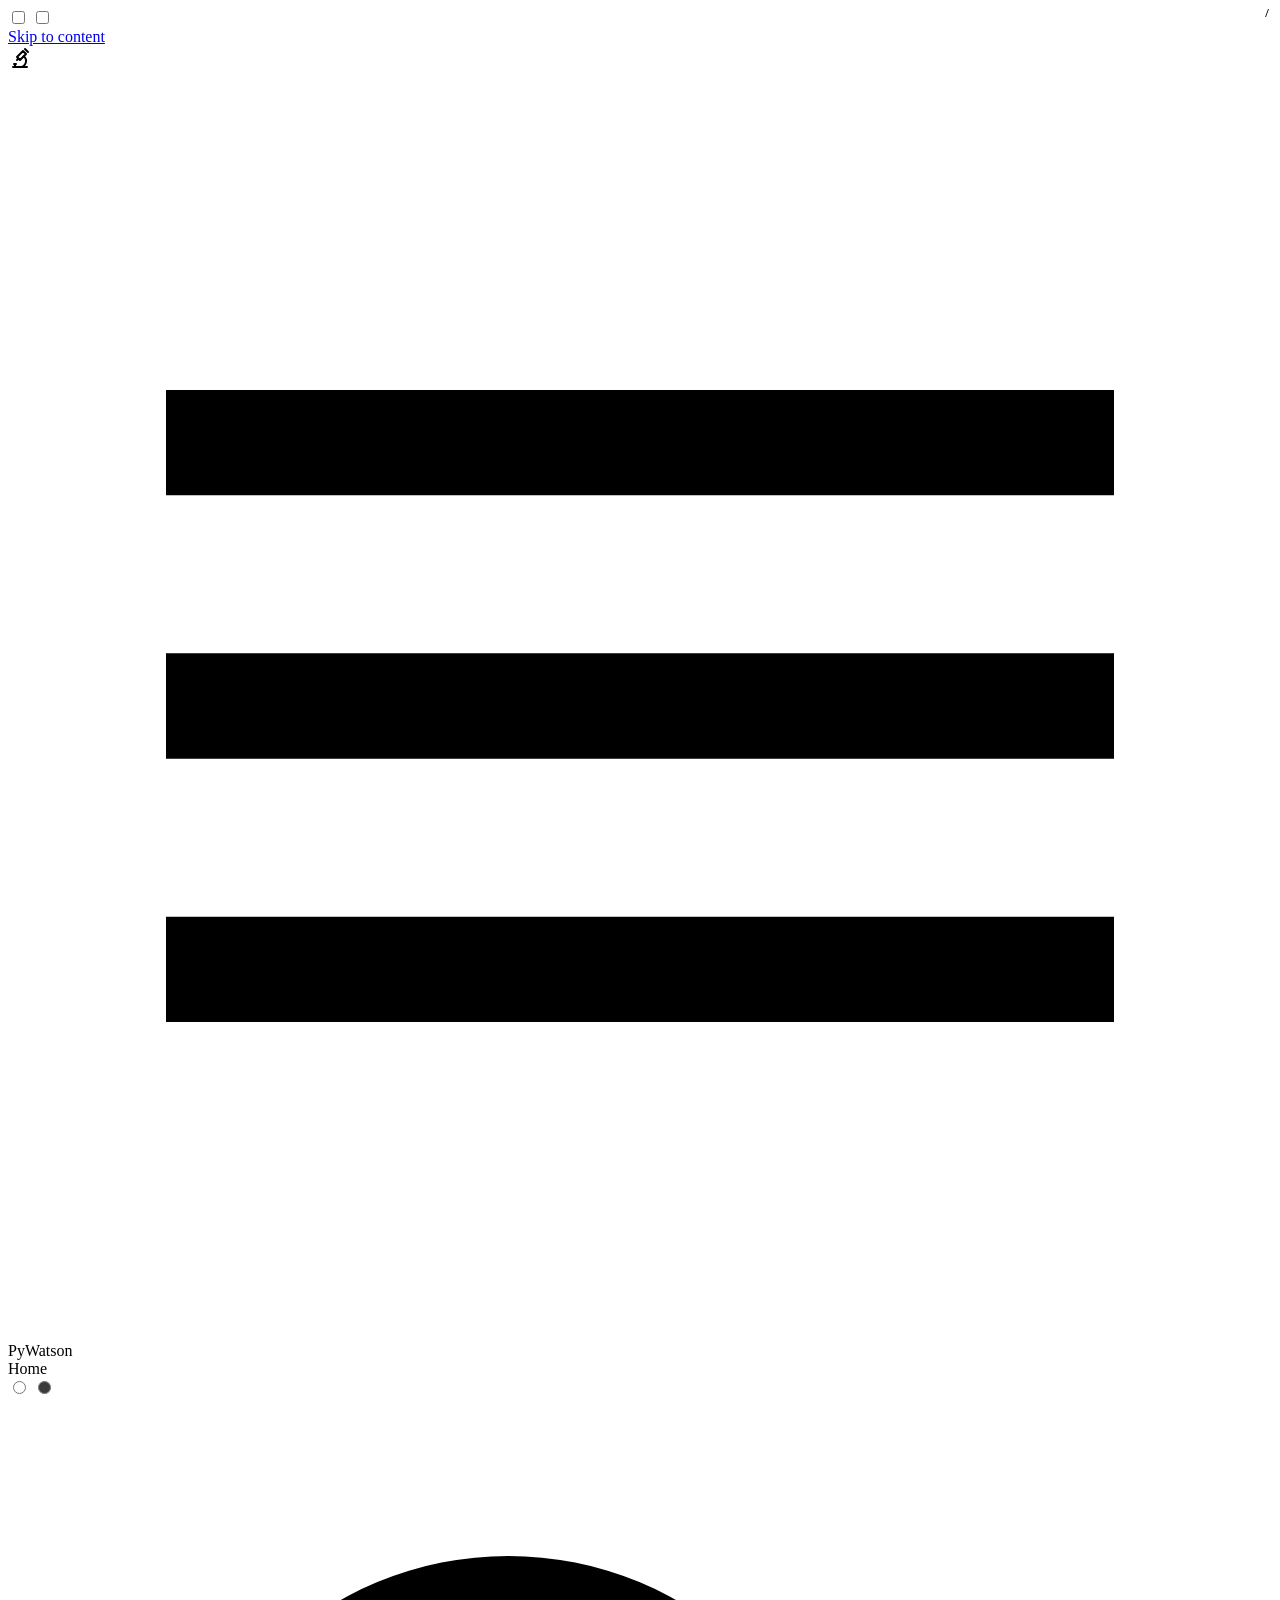
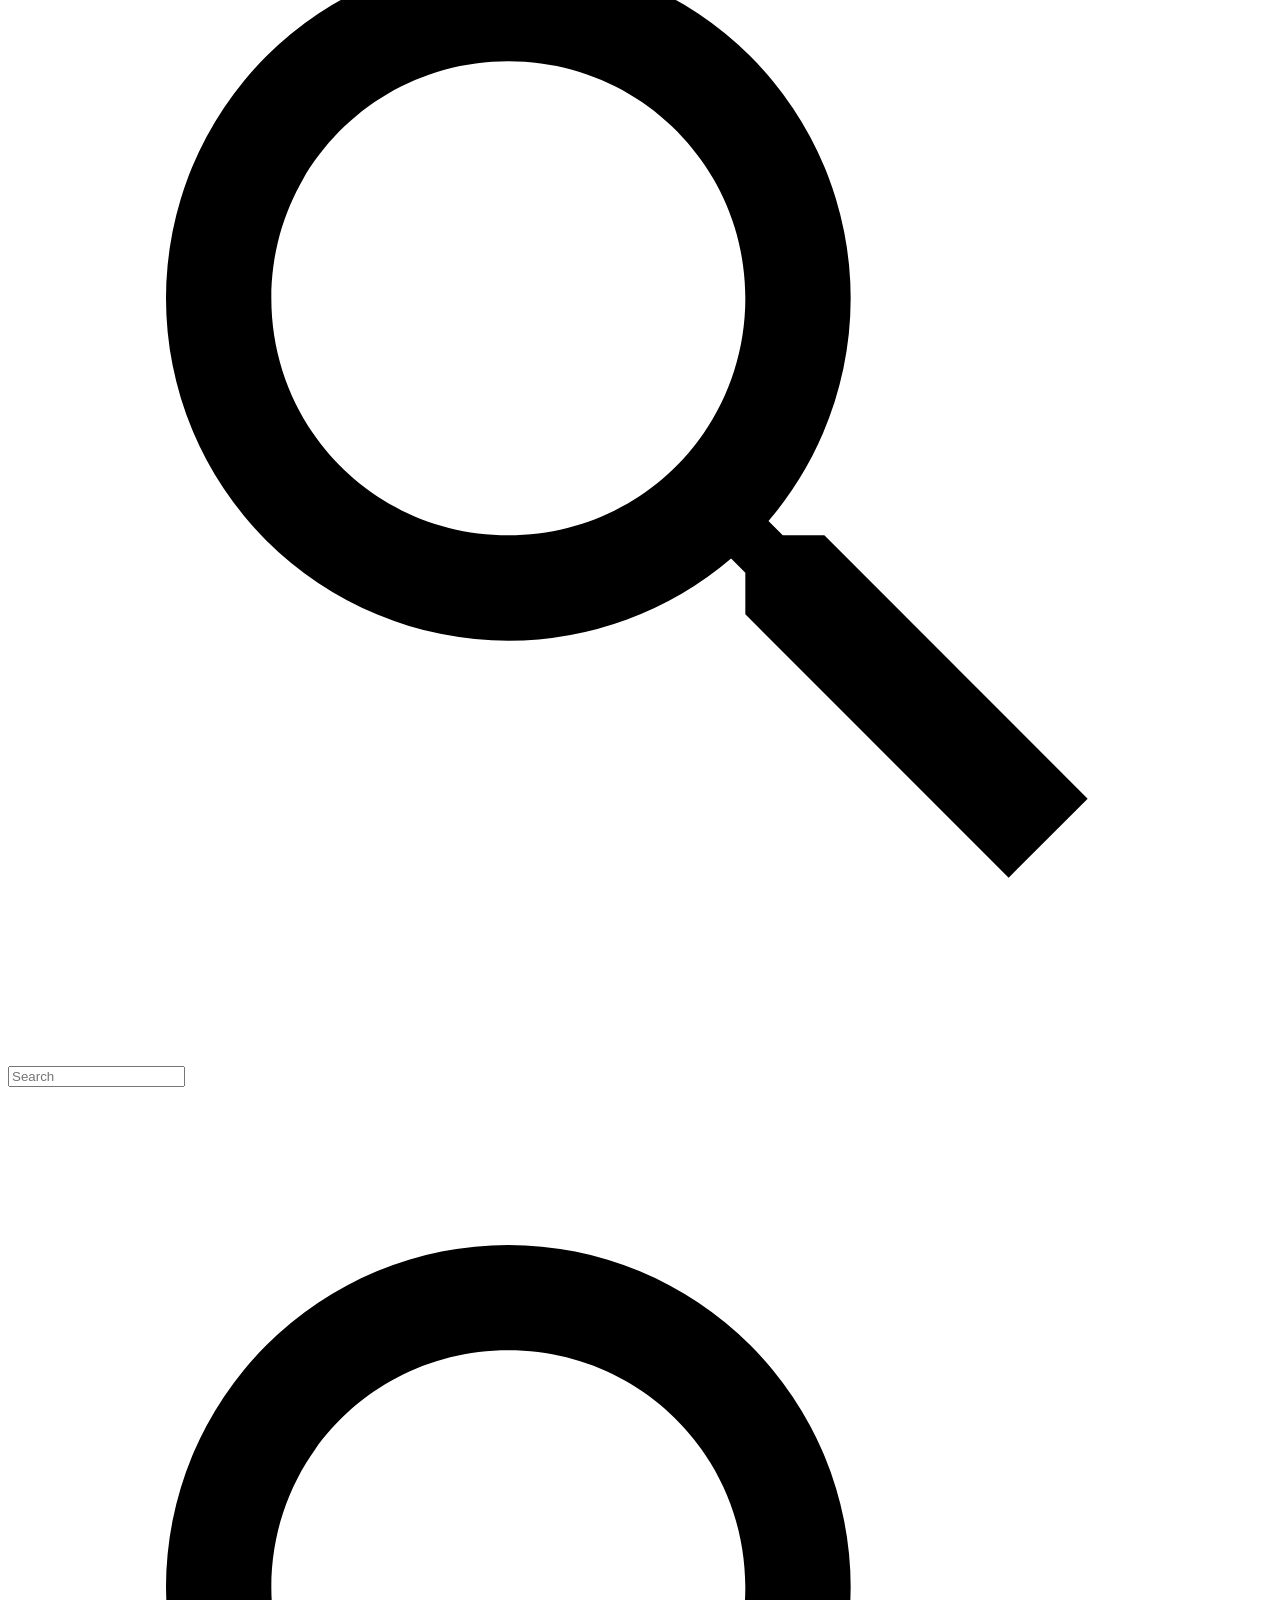
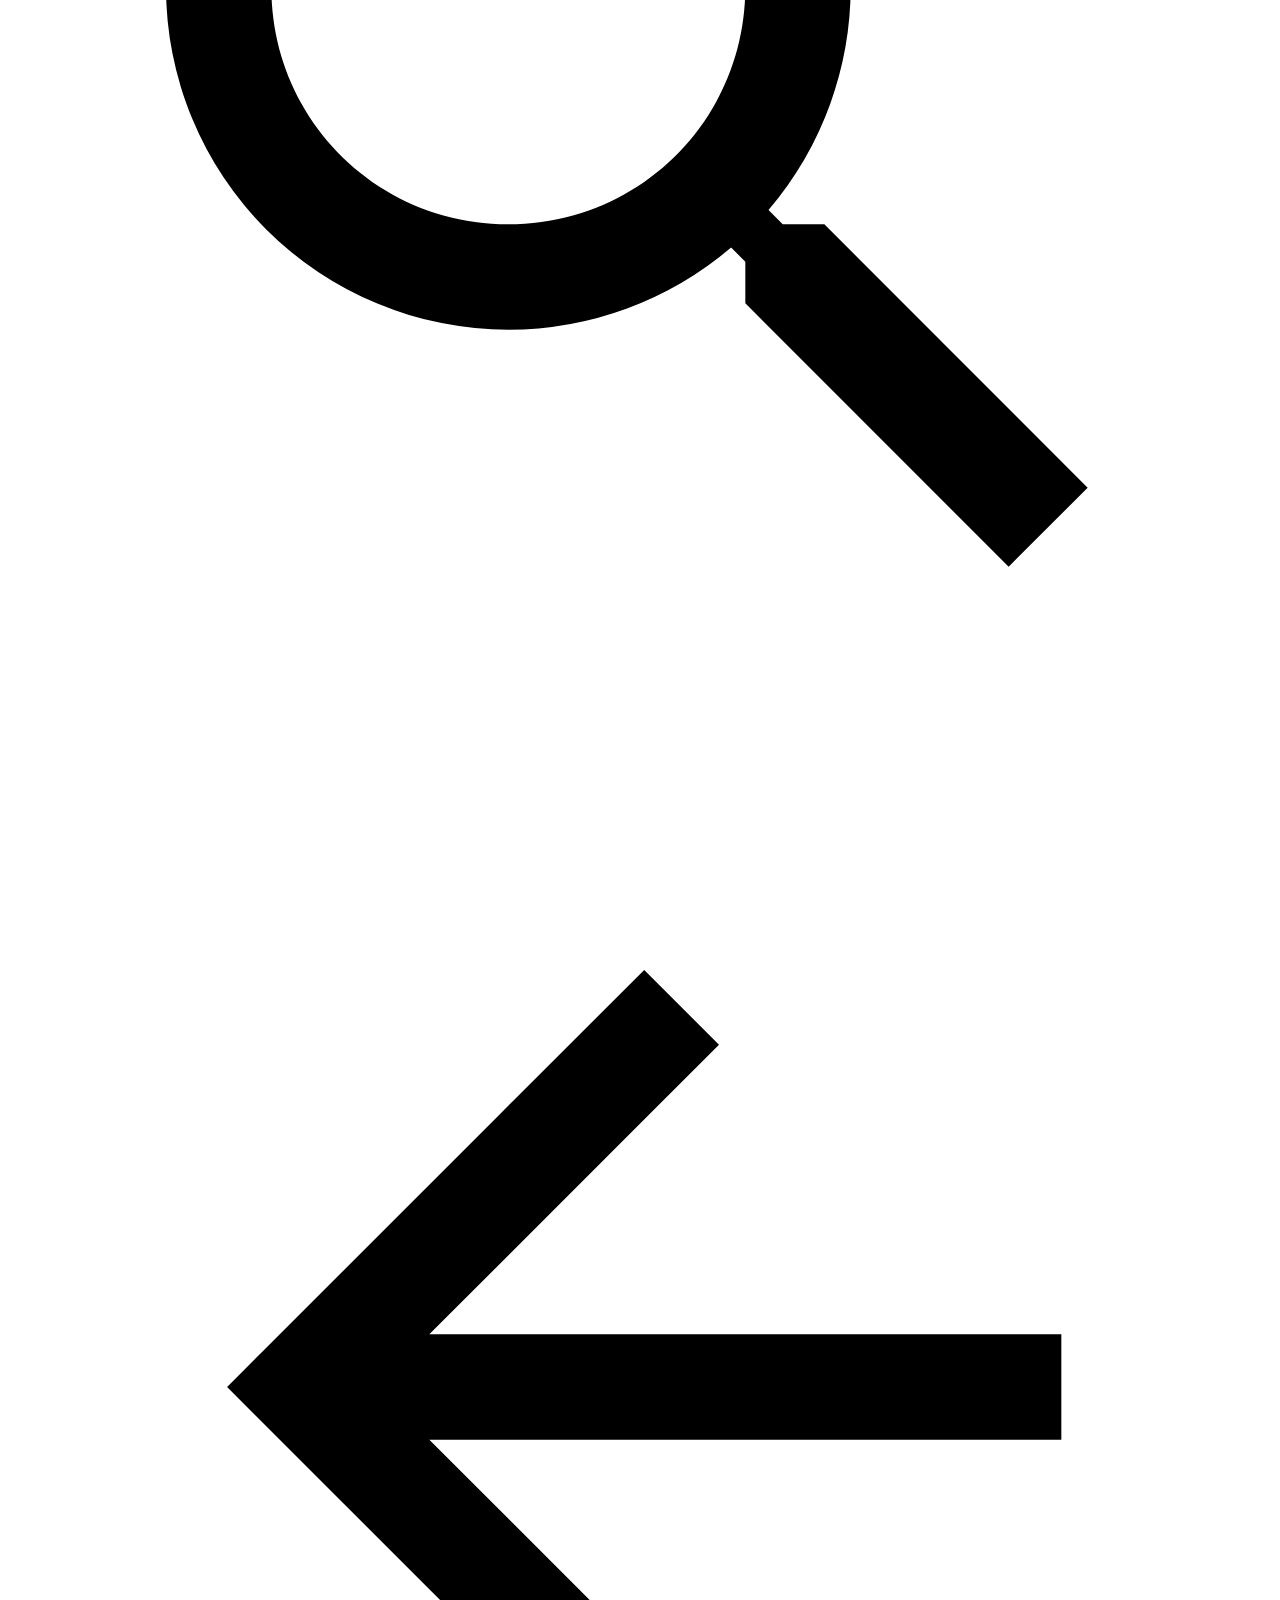
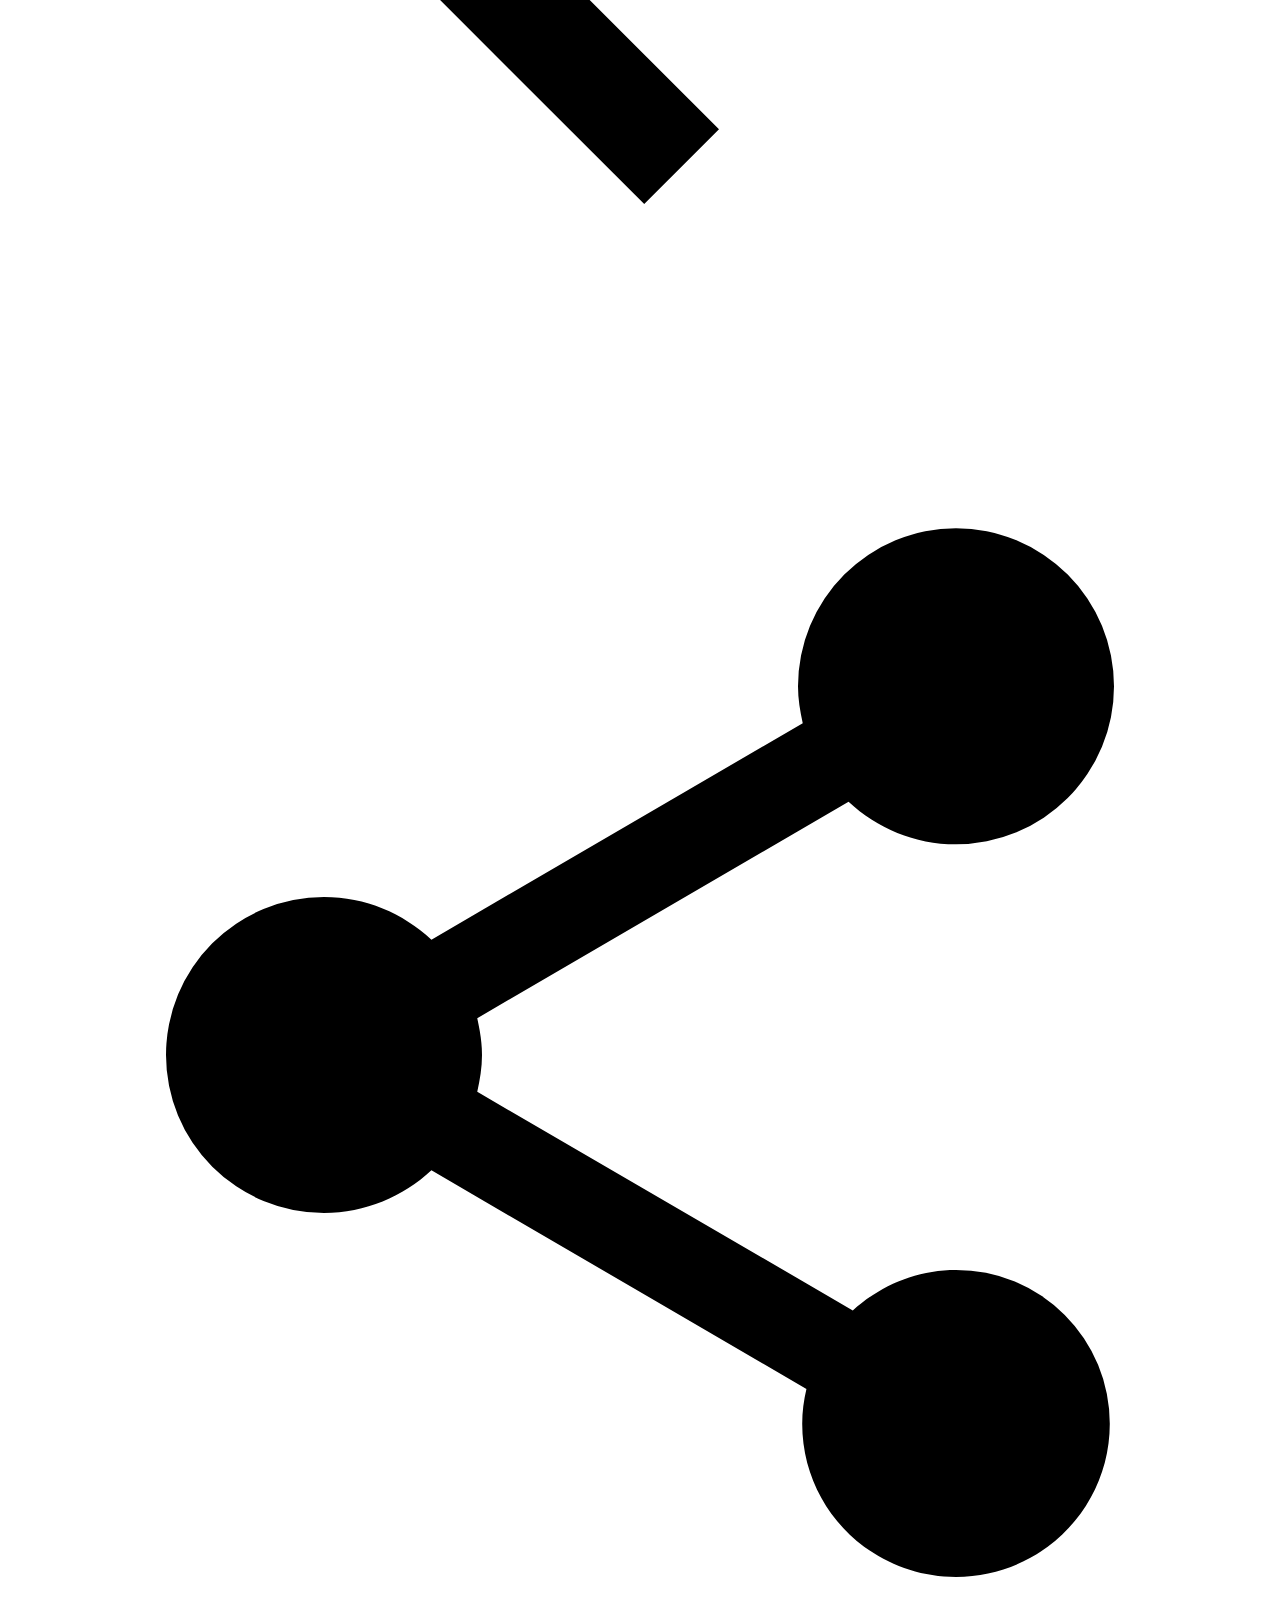
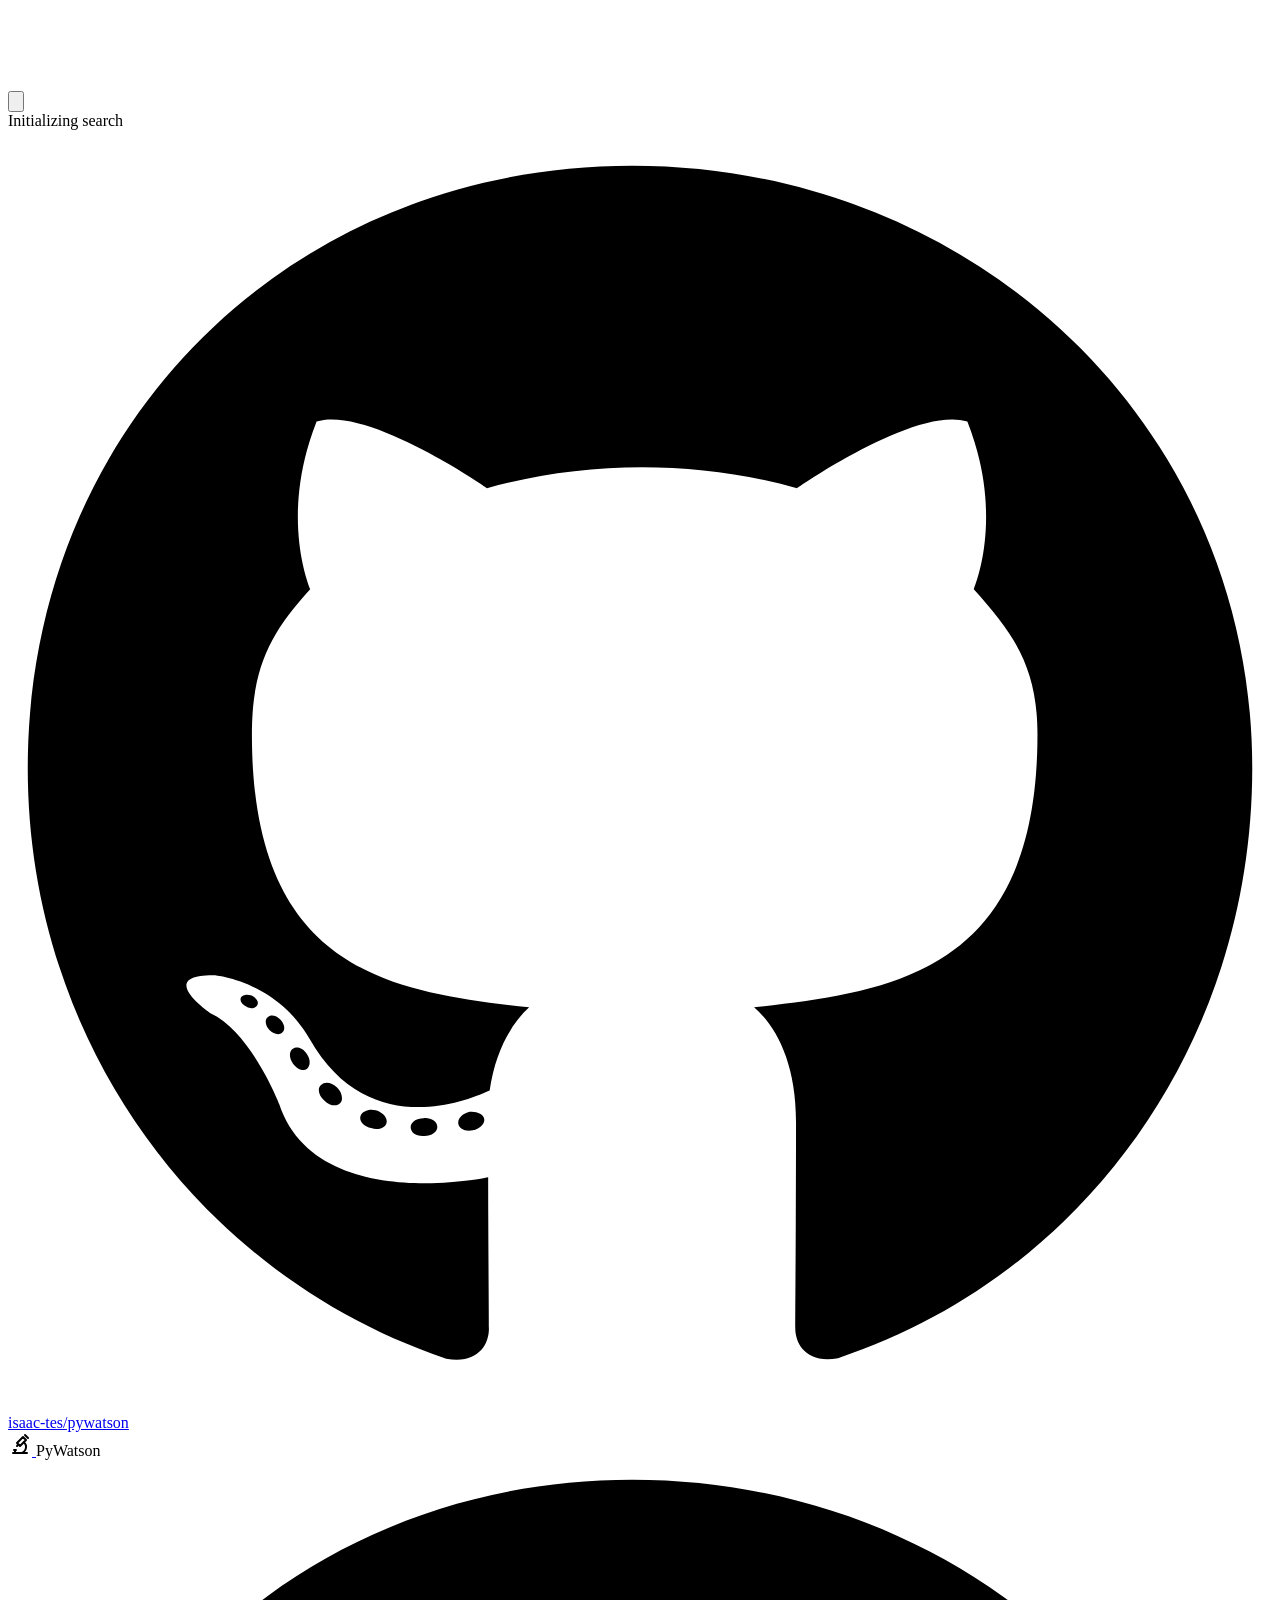
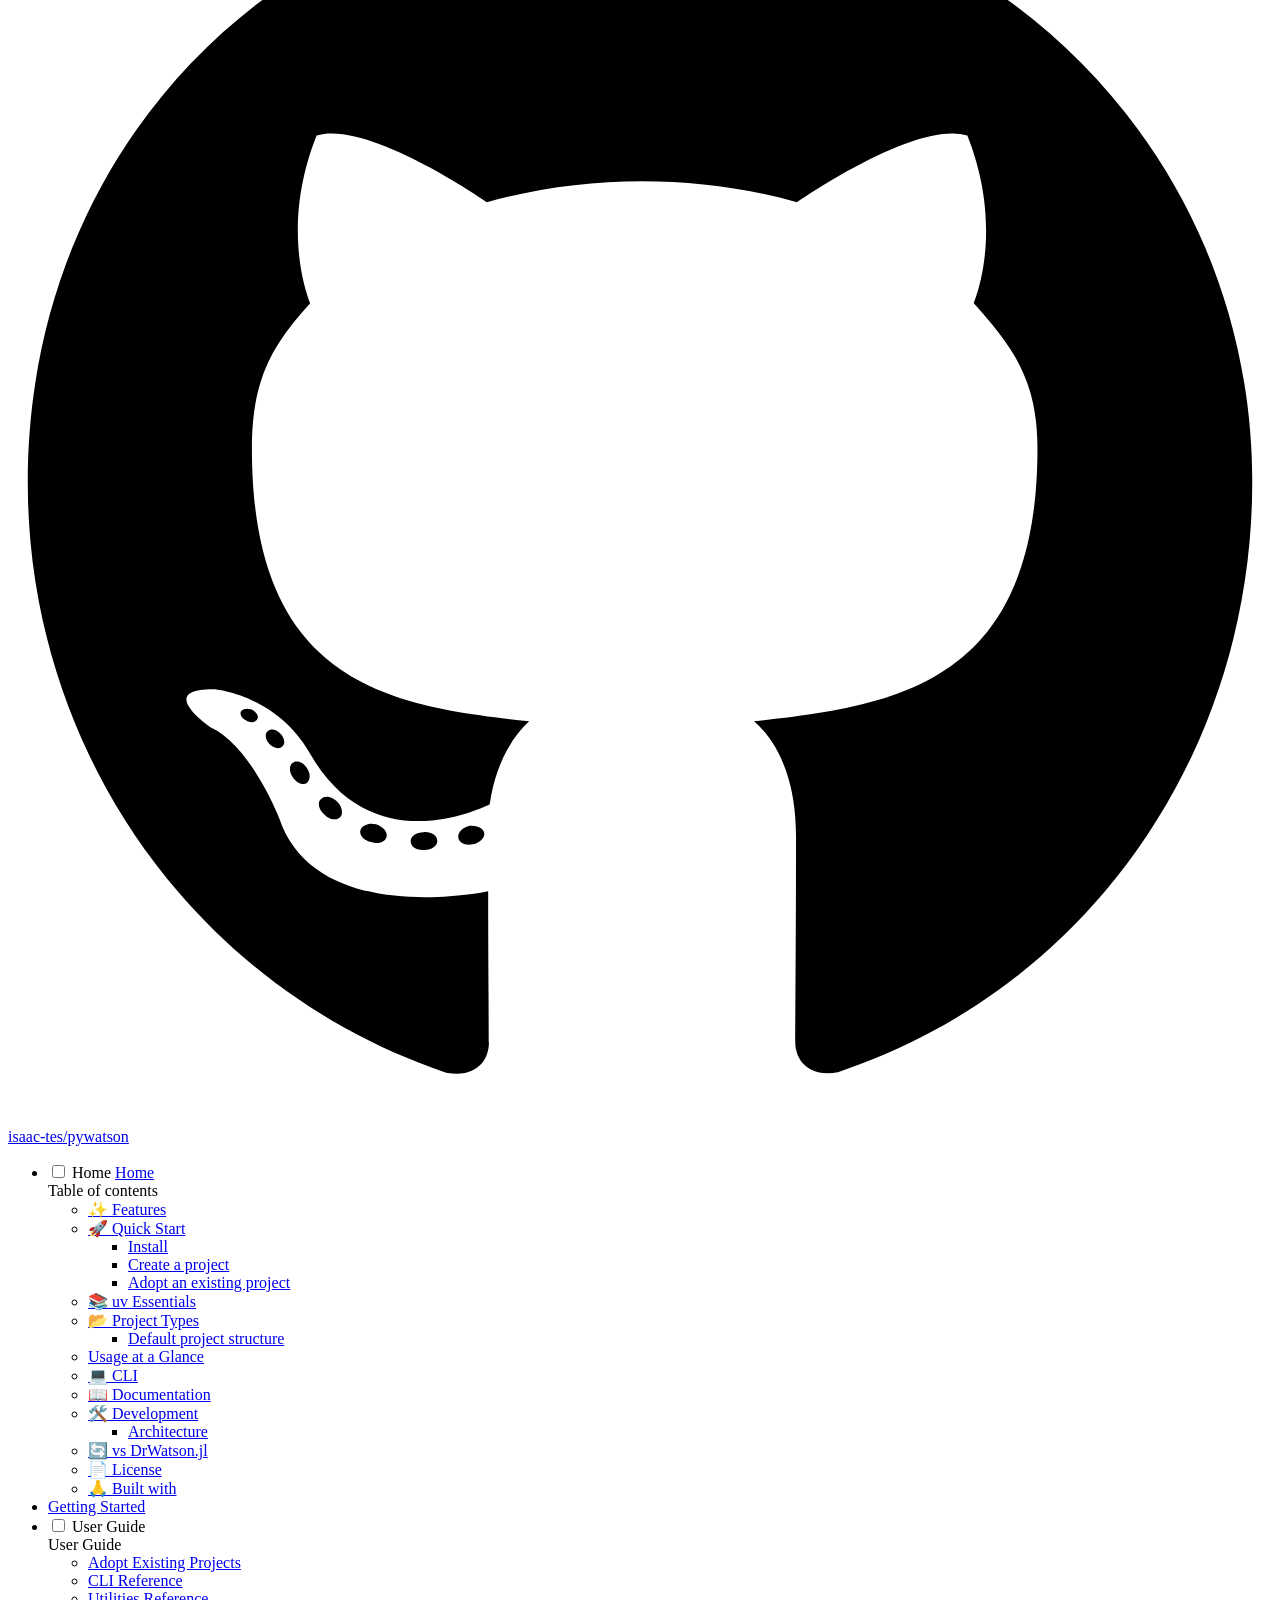
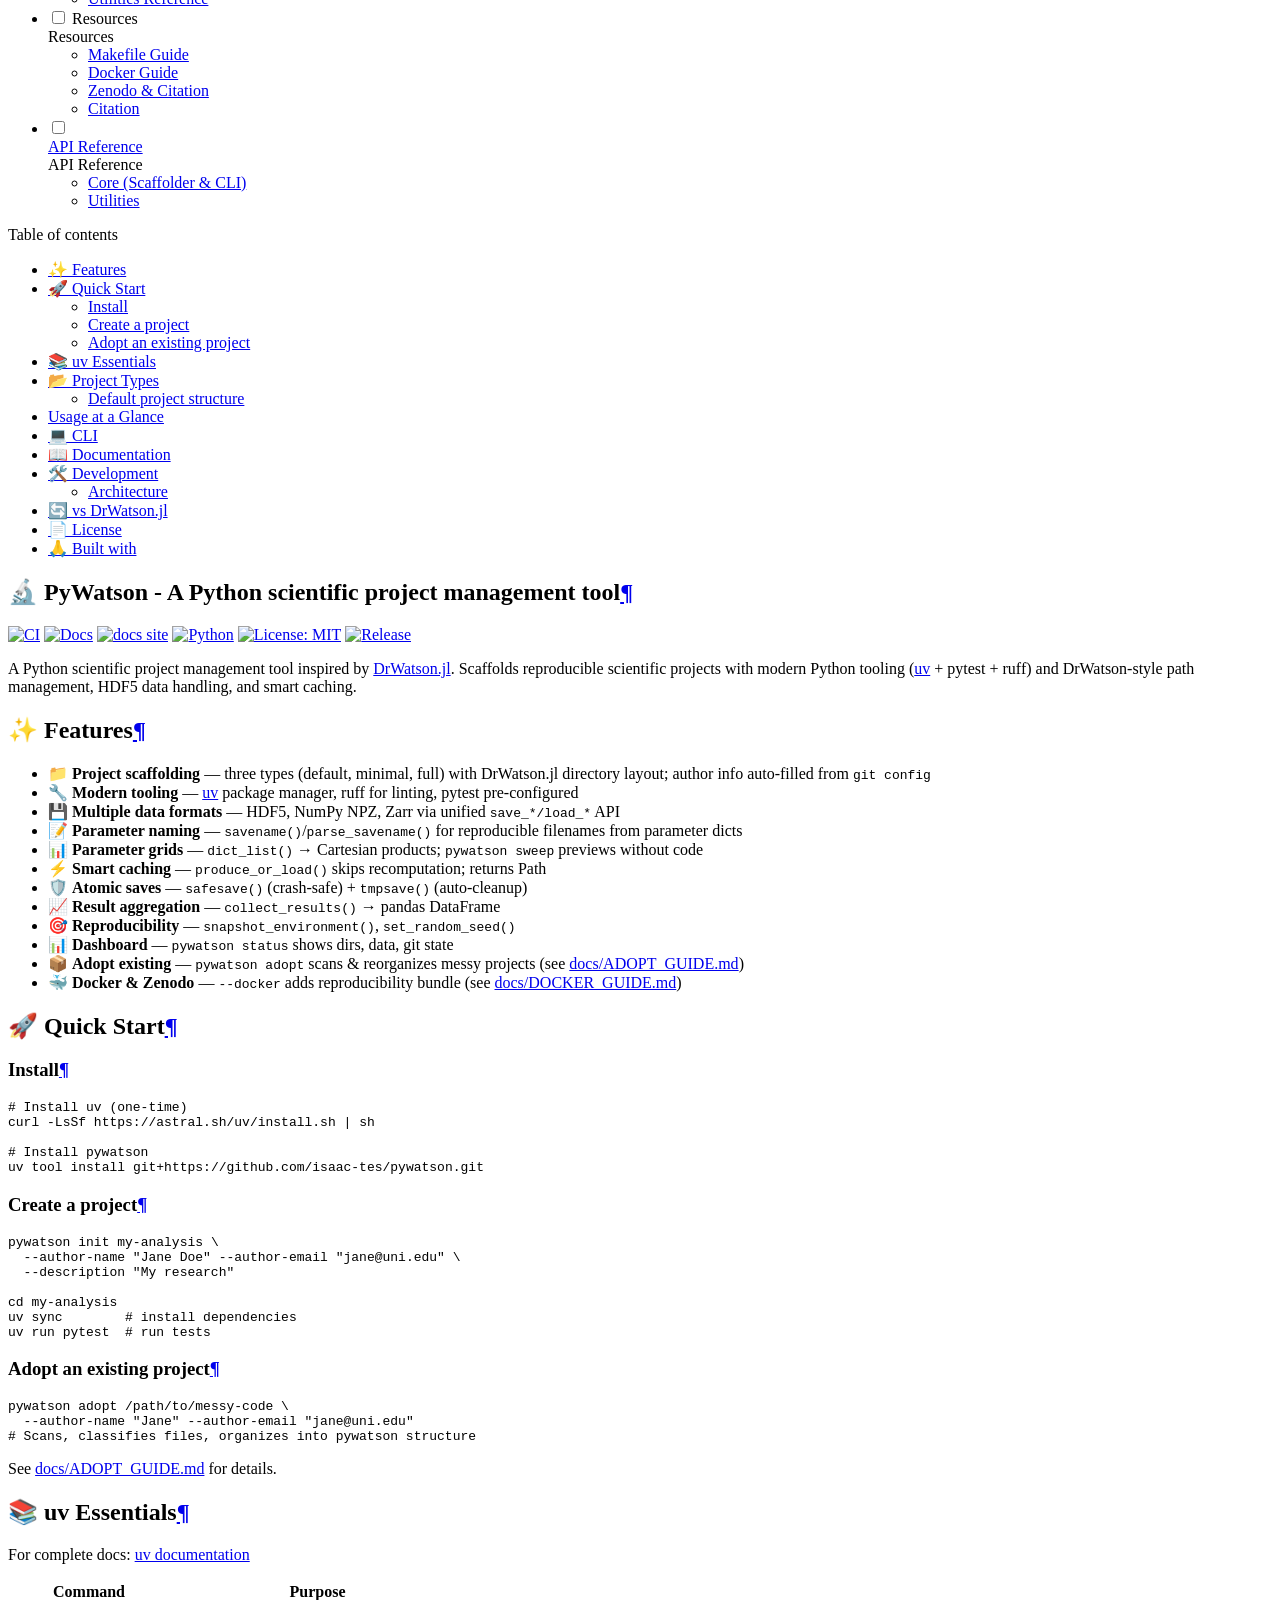
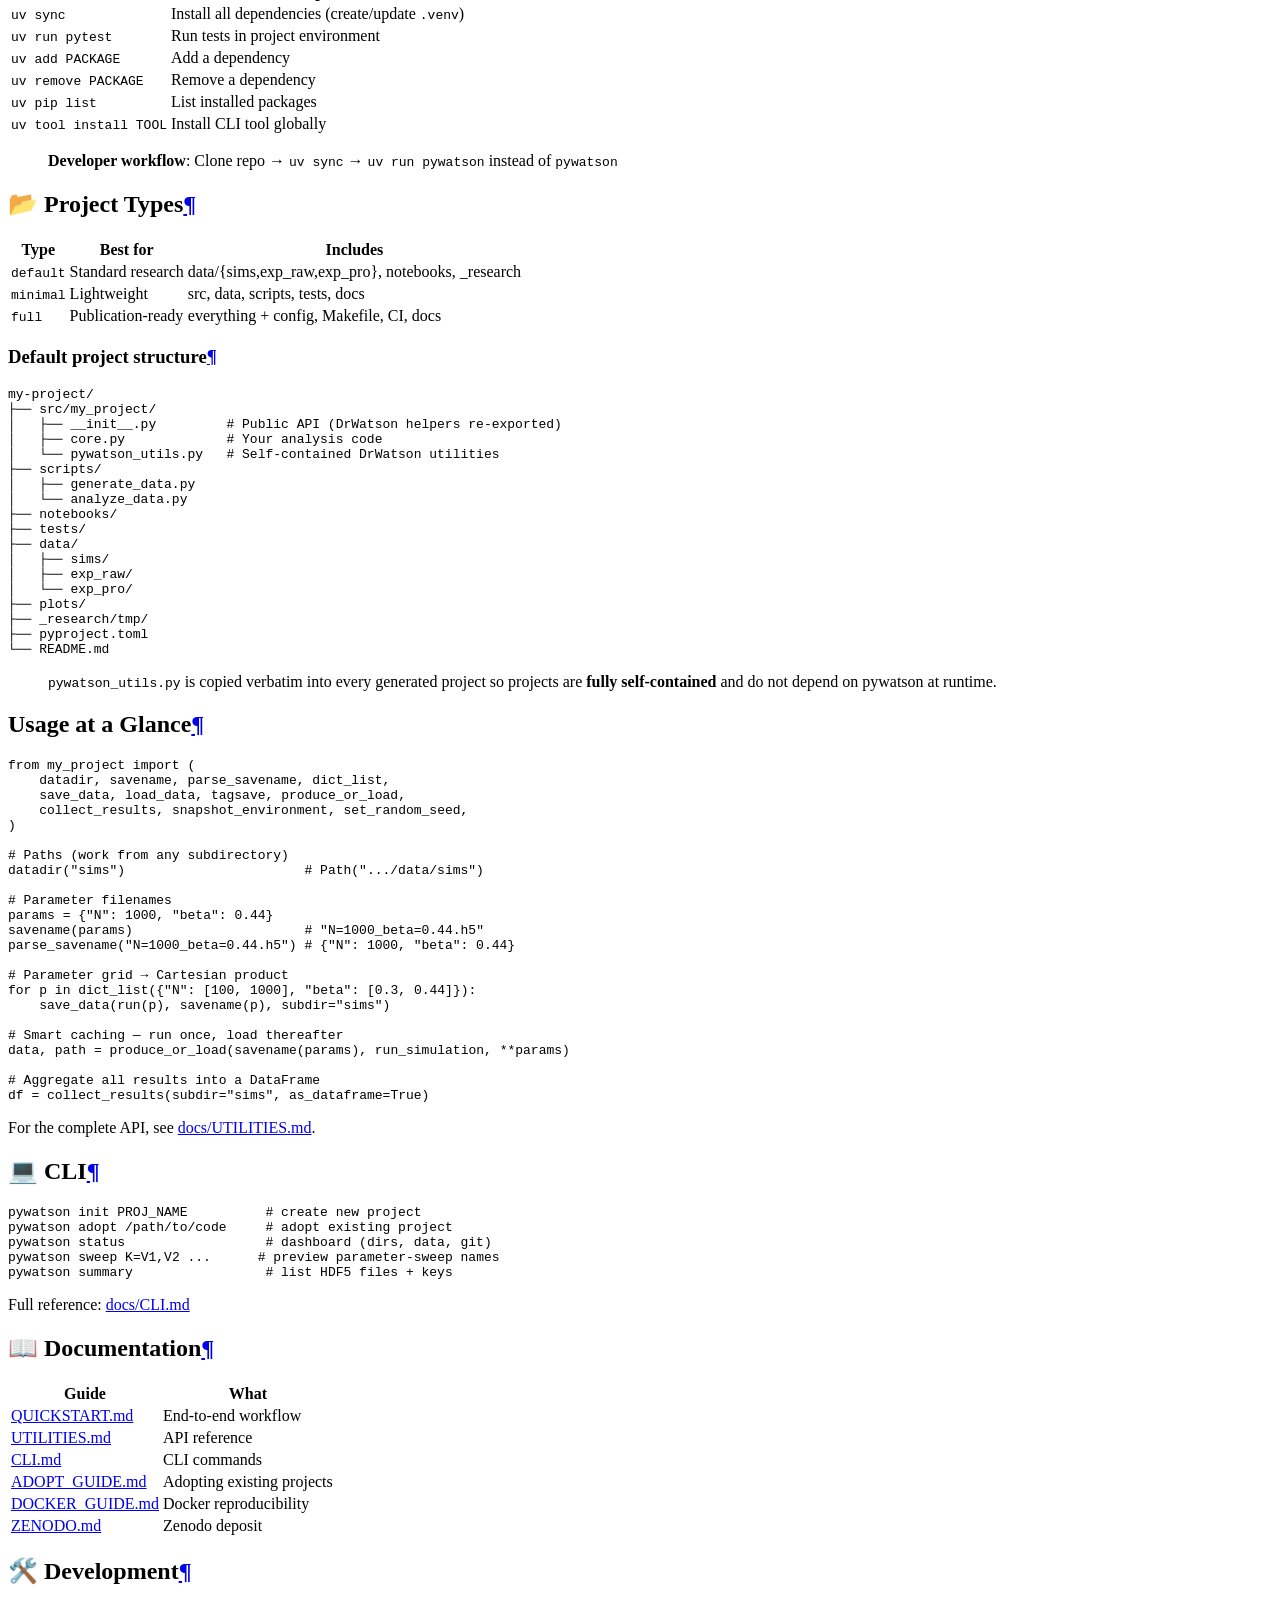
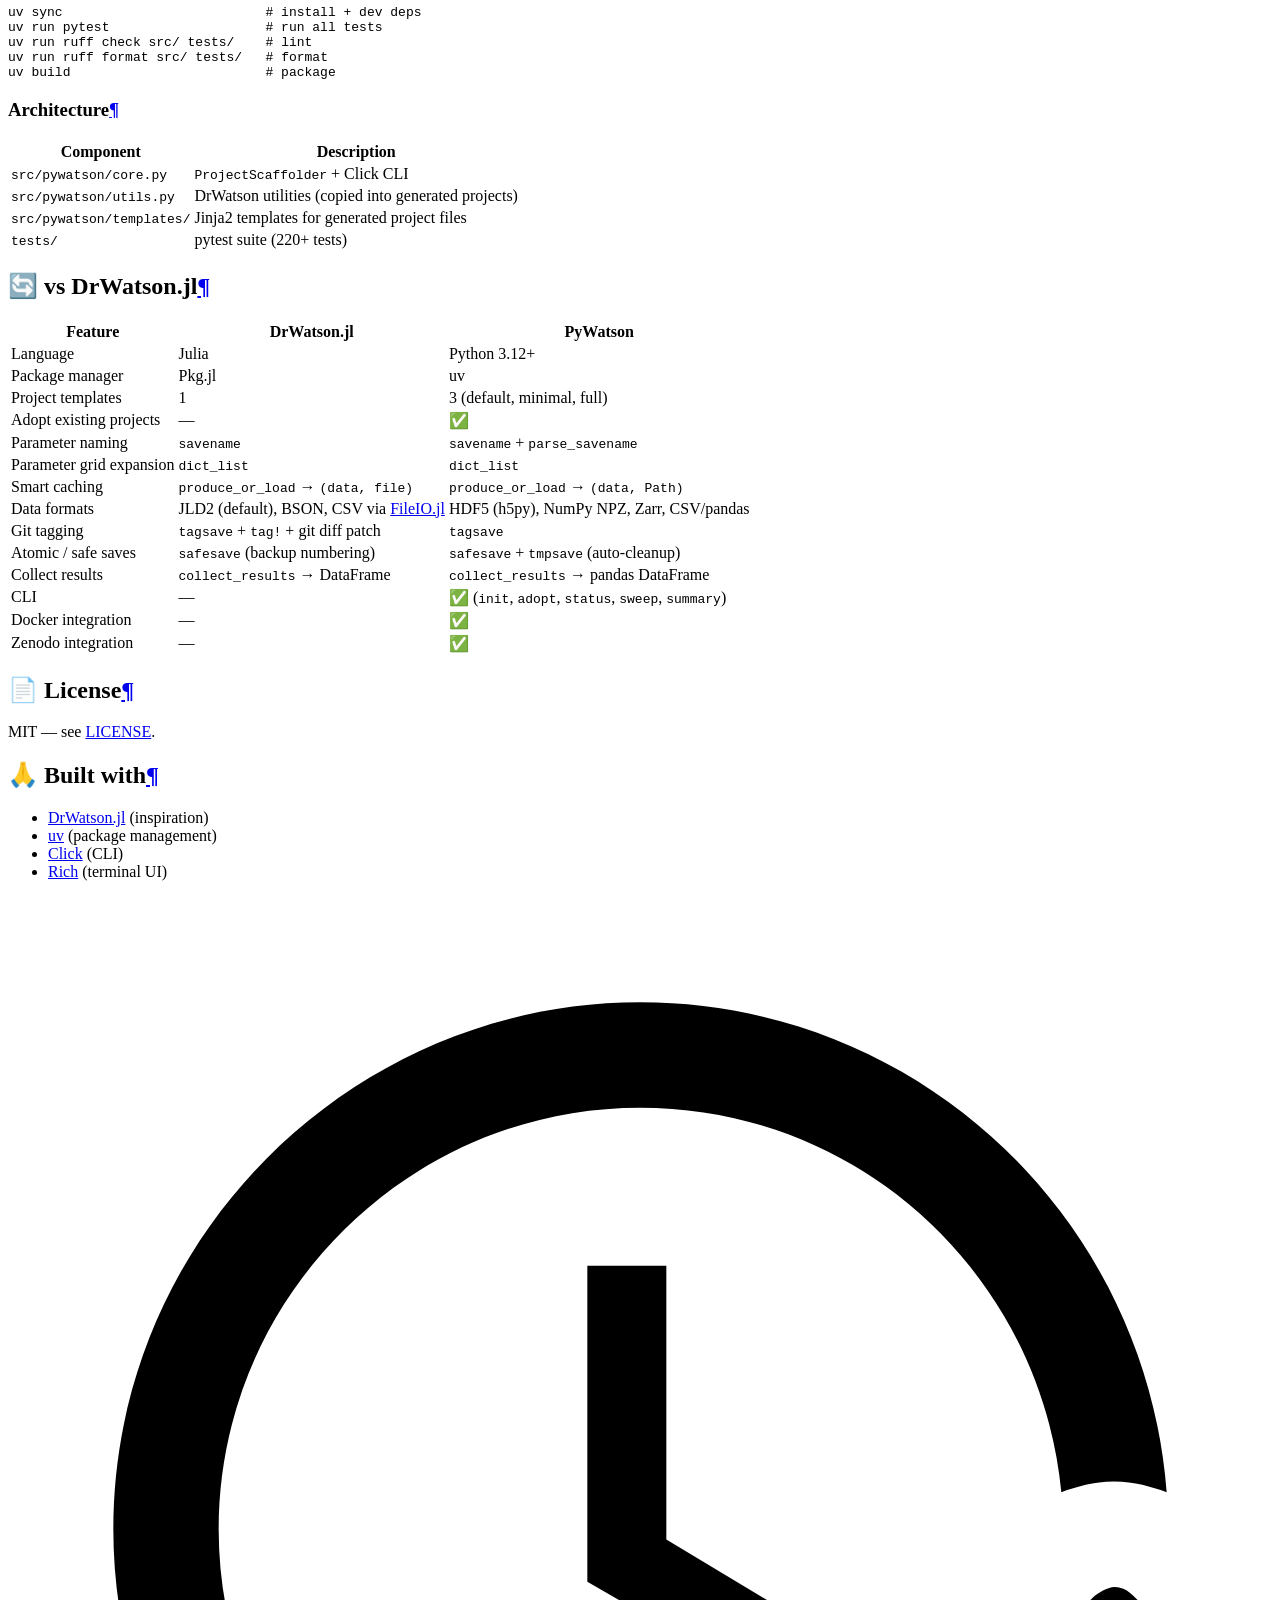
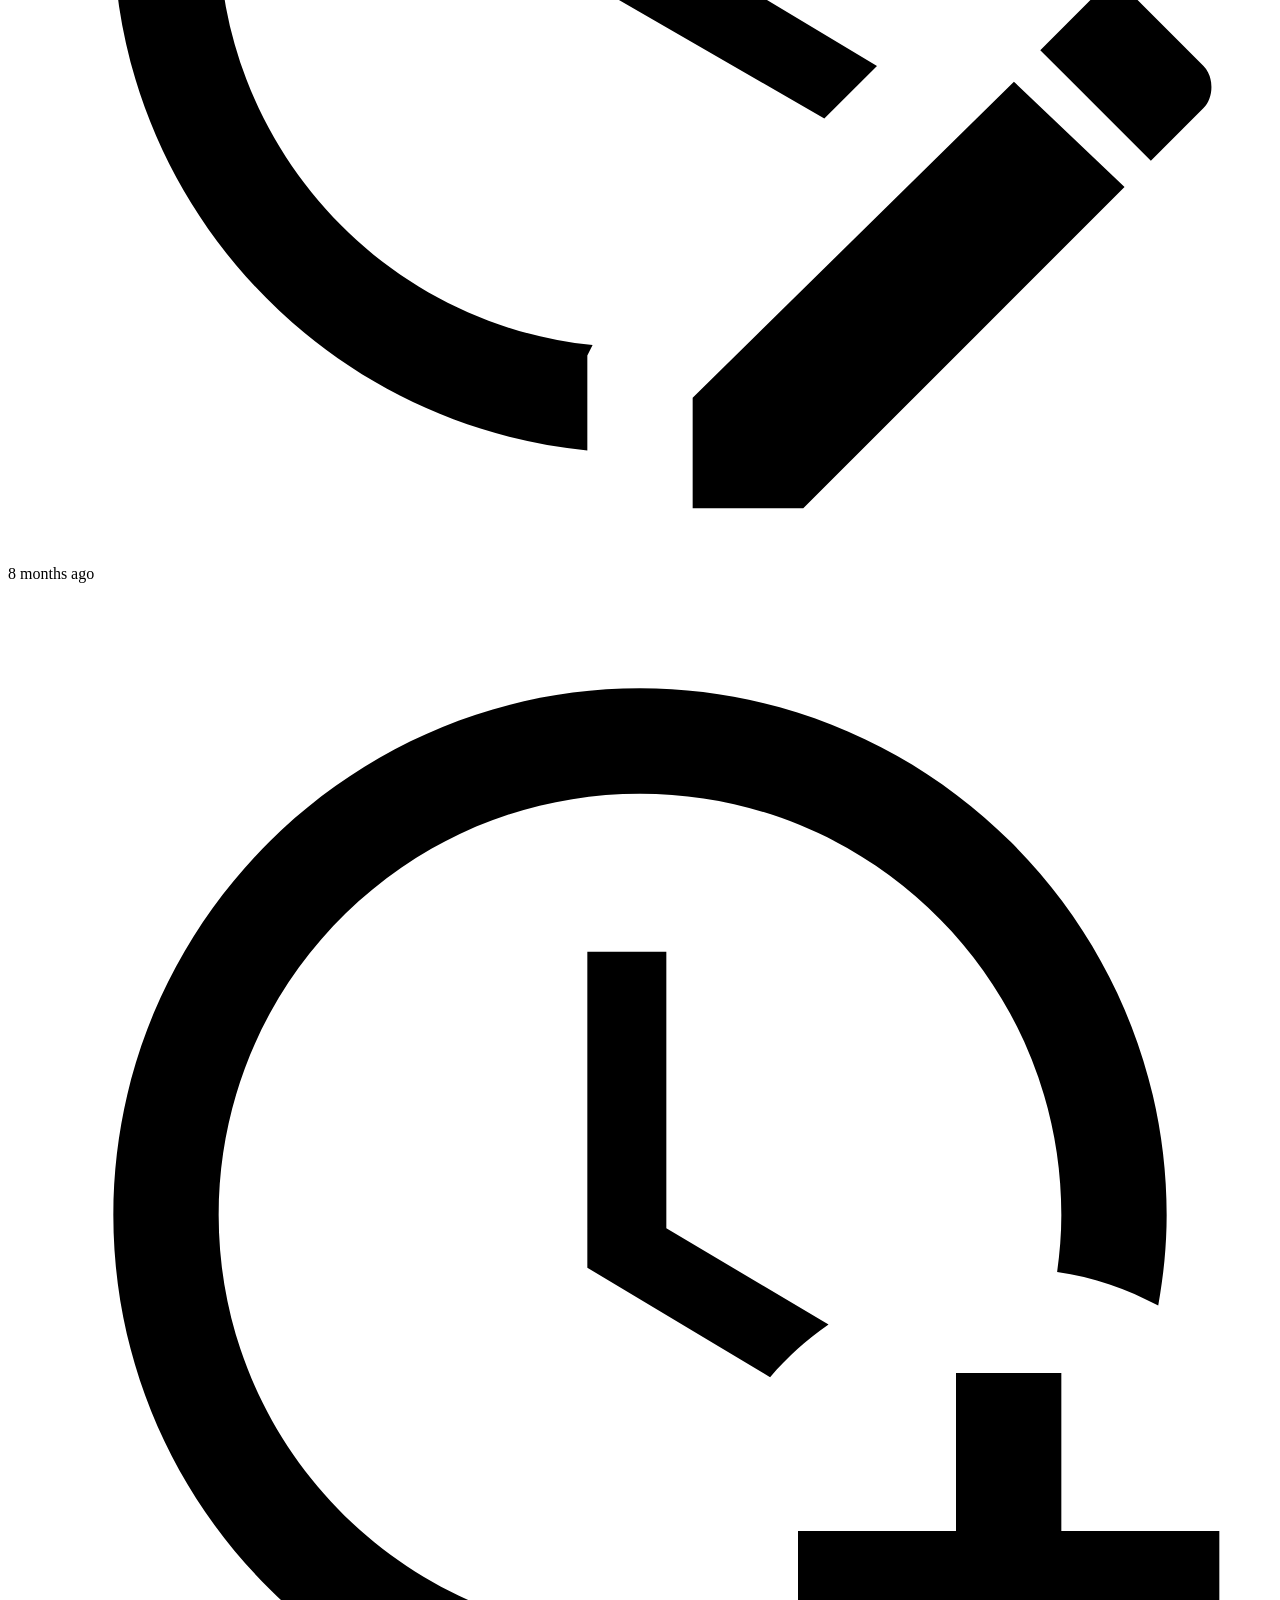
==== commit 8cd08fa7: "Deployed 2277918 with MkDocs version: 1.6.1" ====
--- a/index.html
+++ b/index.html
@@ -84,7 +84,7 @@
     <div data-md-component="skip">
       
         
-        <a href="#pywatson-python-scientific-project-management-tool" class="md-skip">
+        <a href="#pywatson-a-python-scientific-project-management-tool" class="md-skip">
           Skip to content
         </a>
       
@@ -1273,7 +1273,7 @@
   
 
 
-<h1 id="pywatson-python-scientific-project-management-tool">🔬 PyWatson - Python scientific project management tool<a class="headerlink" href="#pywatson-python-scientific-project-management-tool" title="Permanent link">&para;</a></h1>
+<h1 id="pywatson-a-python-scientific-project-management-tool">🔬 PyWatson - A Python scientific project management tool<a class="headerlink" href="#pywatson-a-python-scientific-project-management-tool" title="Permanent link">&para;</a></h1>
 <p><a href="https://github.com/isaac-tes/pywatson/actions/workflows/ci.yml"><img alt="CI" src="https://github.com/isaac-tes/pywatson/actions/workflows/ci.yml/badge.svg" /></a>
 <a href="https://github.com/isaac-tes/pywatson/actions/workflows/docs.yml"><img alt="Docs" src="https://github.com/isaac-tes/pywatson/actions/workflows/docs.yml/badge.svg" /></a>
 <a href="https://isaac-tes.github.io/pywatson/"><img alt="docs site" src="https://img.shields.io/badge/docs-material-blue" /></a>
@@ -1636,7 +1636,7 @@
     <span class="md-icon" title="Last update">
       <svg xmlns="http://www.w3.org/2000/svg" viewBox="0 0 24 24"><path d="M21 13.1c-.1 0-.3.1-.4.2l-1 1 2.1 2.1 1-1c.2-.2.2-.6 0-.8l-1.3-1.3c-.1-.1-.2-.2-.4-.2m-1.9 1.8-6.1 6V23h2.1l6.1-6.1zM12.5 7v5.2l4 2.4-1 1L11 13V7zM11 21.9c-5.1-.5-9-4.8-9-9.9C2 6.5 6.5 2 12 2c5.3 0 9.6 4.1 10 9.3-.3-.1-.6-.2-1-.2s-.7.1-1 .2C19.6 7.2 16.2 4 12 4c-4.4 0-8 3.6-8 8 0 4.1 3.1 7.5 7.1 7.9l-.1.2z"/></svg>
     </span>
-    <span class="git-revision-date-localized-plugin git-revision-date-localized-plugin-timeago" title="March 10, 2026 15:20:53 UTC"><span class="timeago" datetime="2026-03-10T15:20:53+00:00" locale="en"></span></span><span class="git-revision-date-localized-plugin git-revision-date-localized-plugin-iso_date" title="March 10, 2026 15:20:53 UTC">2026-03-10</span>
+    <span class="git-revision-date-localized-plugin git-revision-date-localized-plugin-timeago" title="March 10, 2026 15:41:28 UTC"><span class="timeago" datetime="2026-03-10T15:41:28+00:00" locale="en"></span></span><span class="git-revision-date-localized-plugin git-revision-date-localized-plugin-iso_date" title="March 10, 2026 15:41:28 UTC">2026-03-10</span>
   </span>
 
     
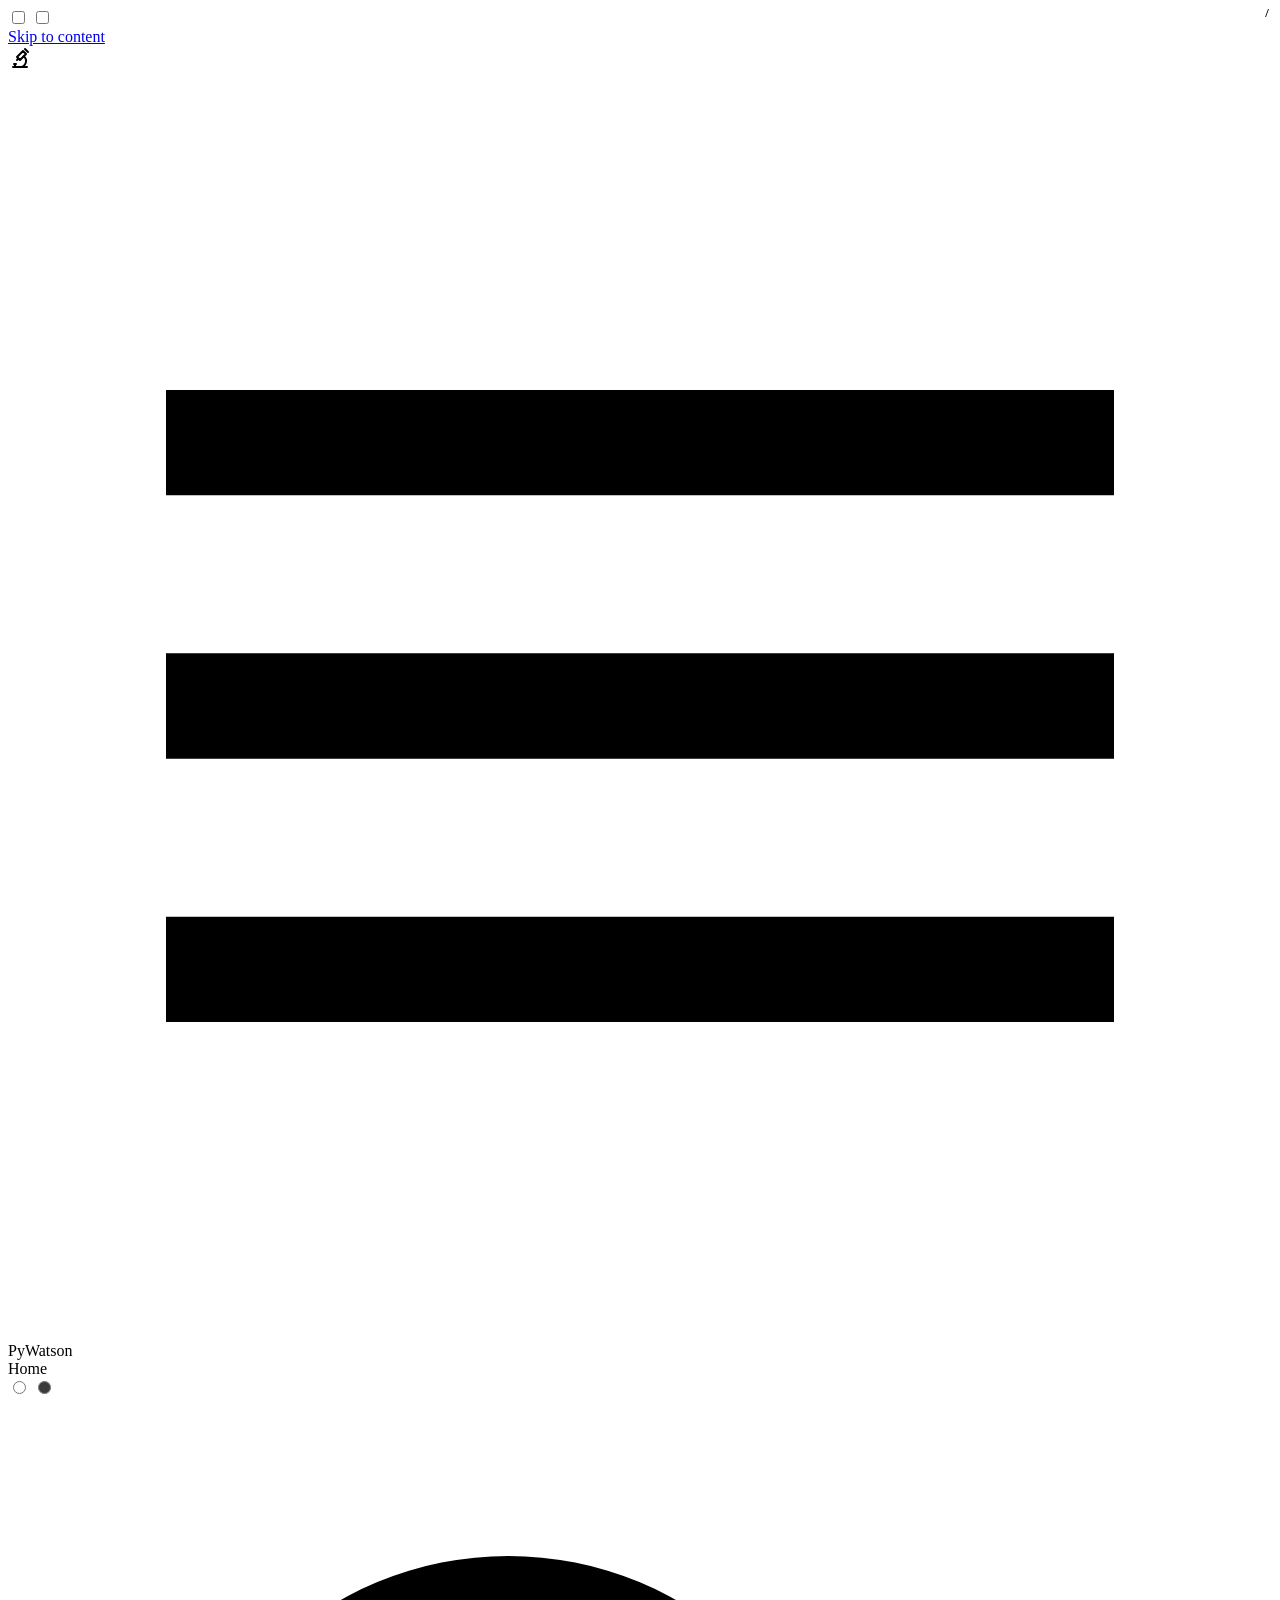
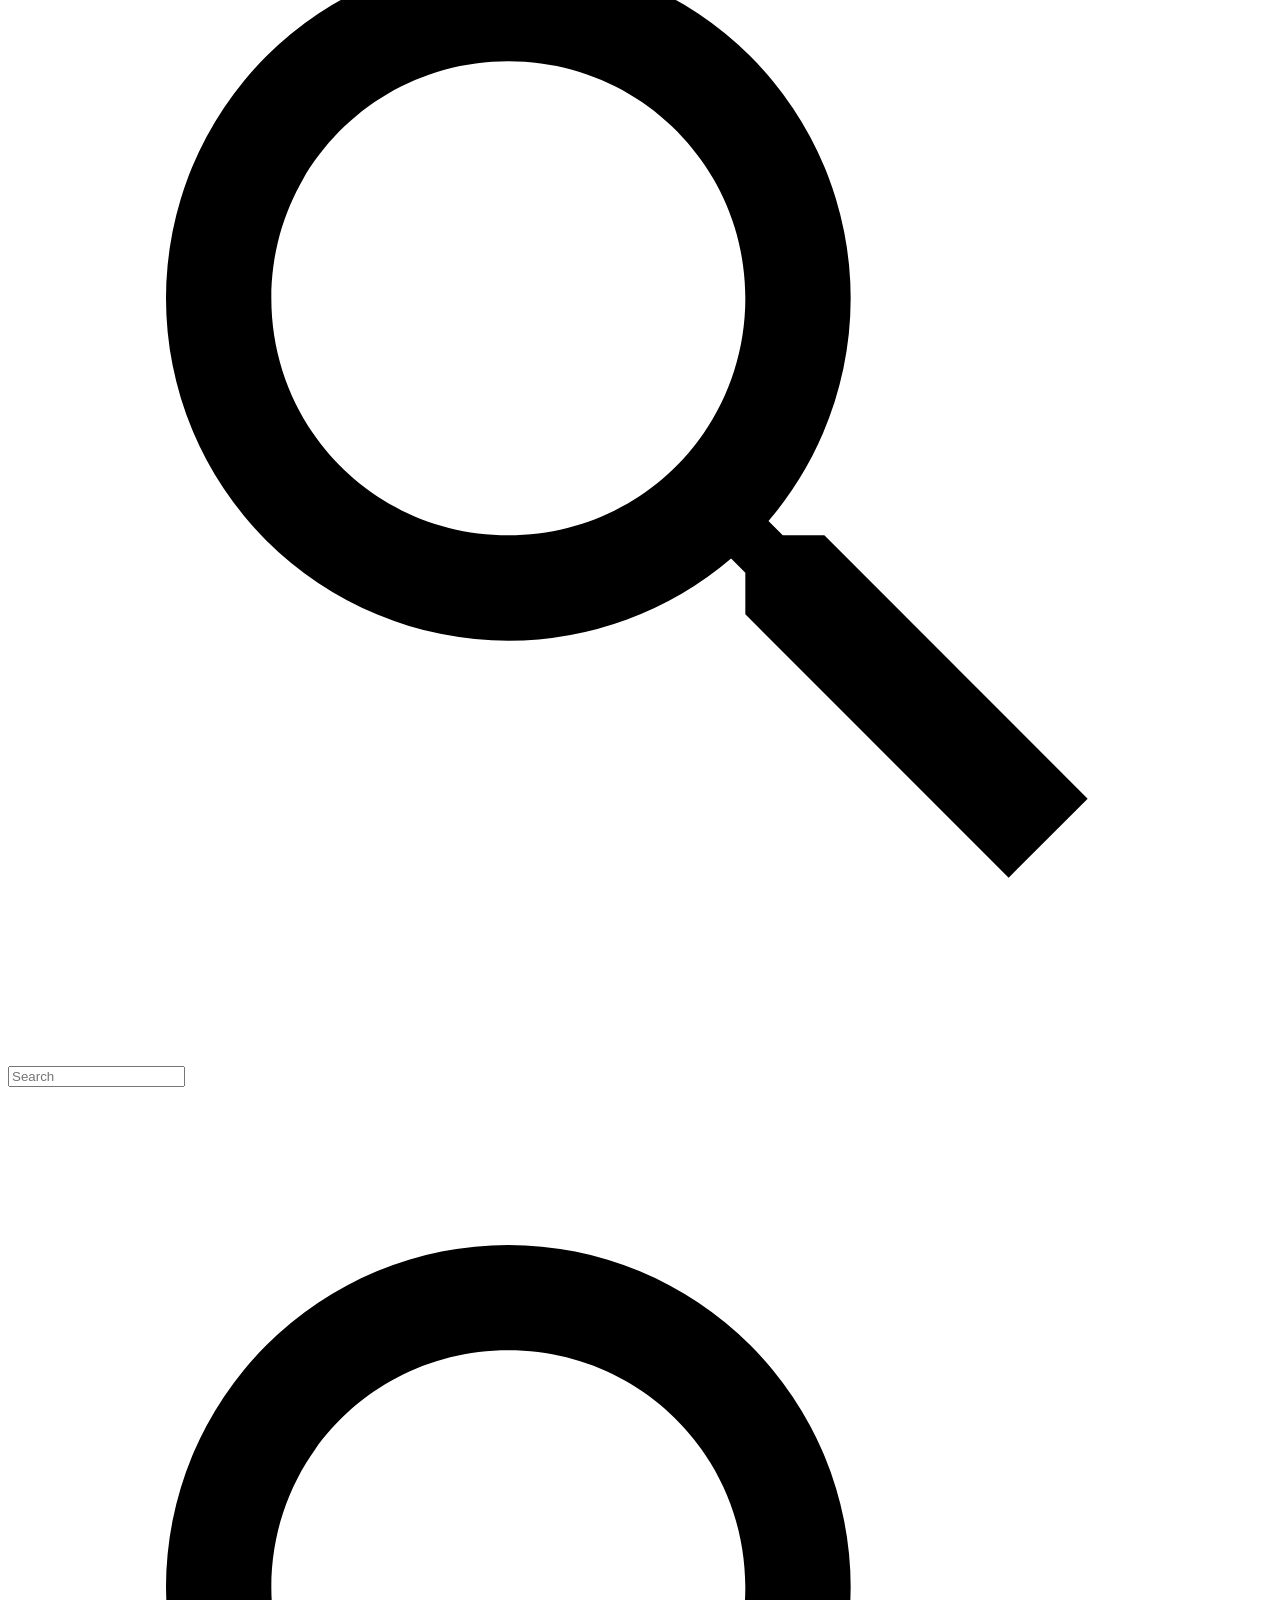
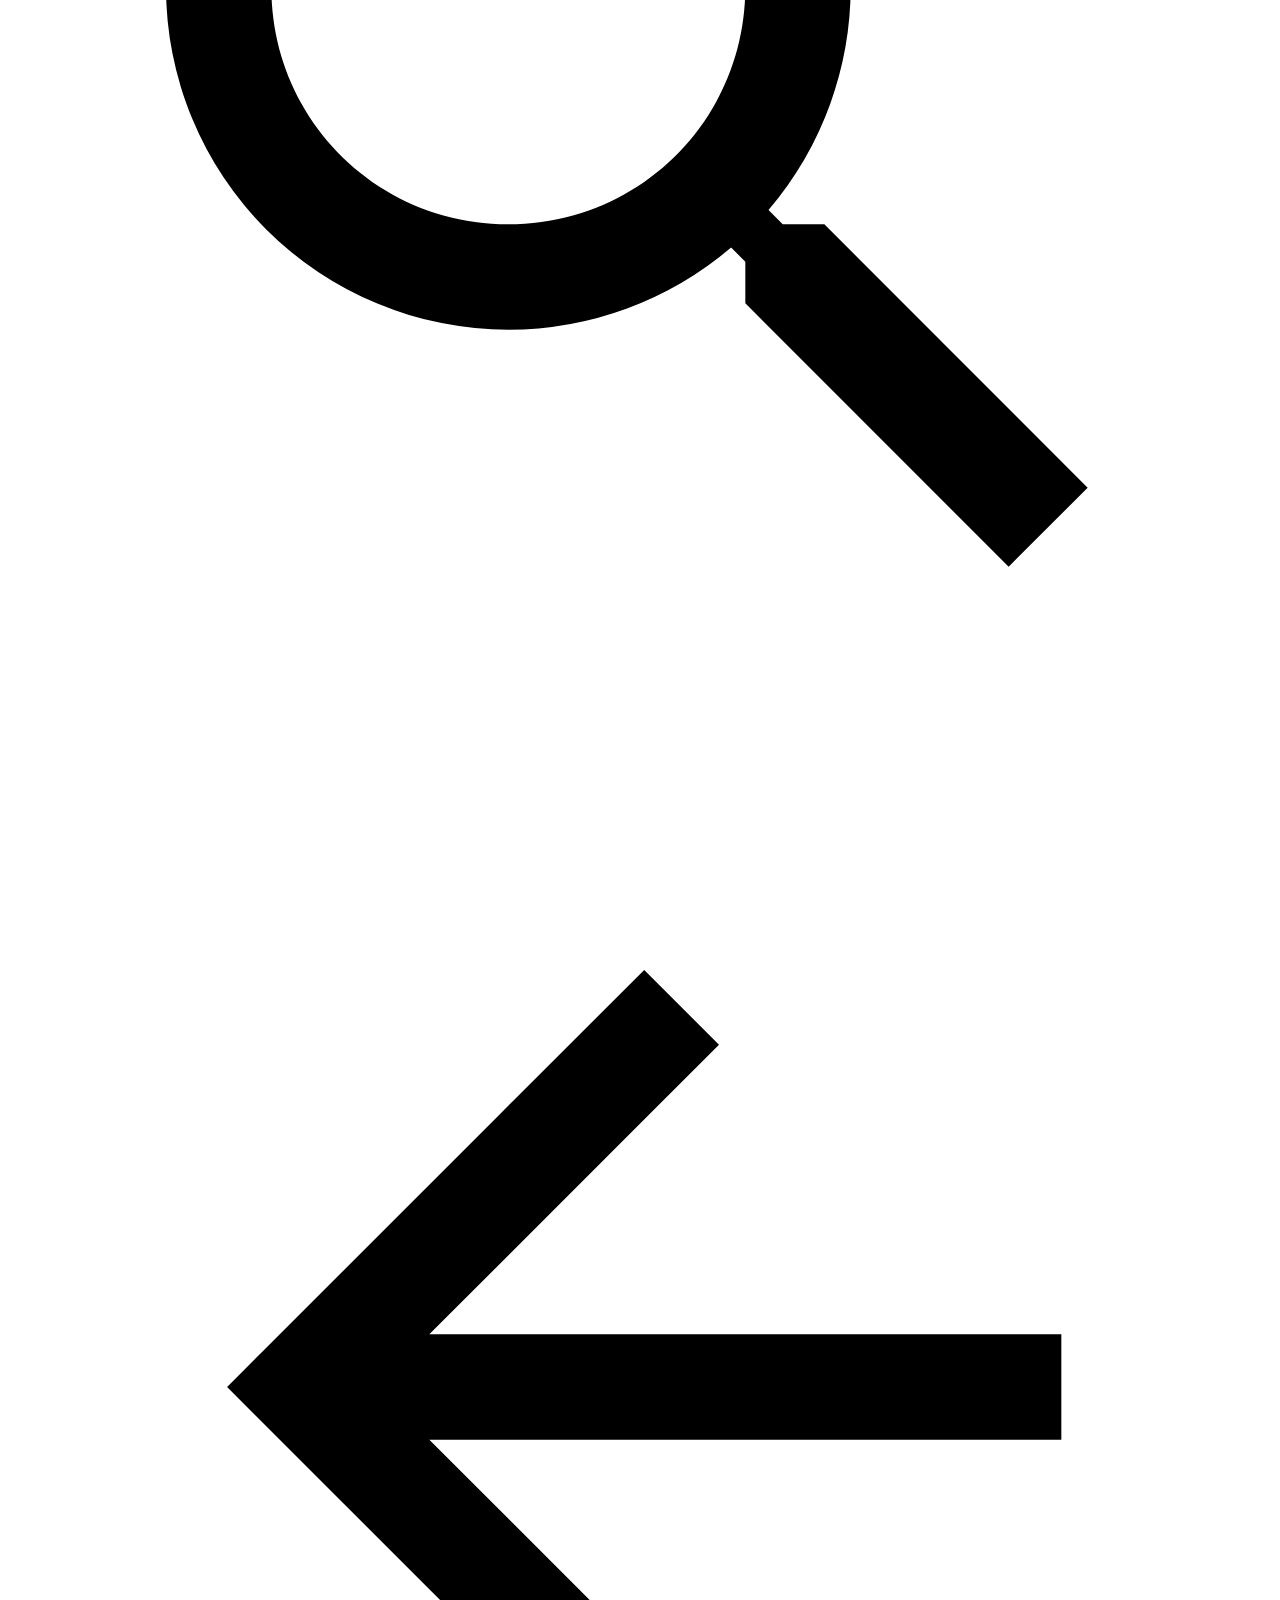
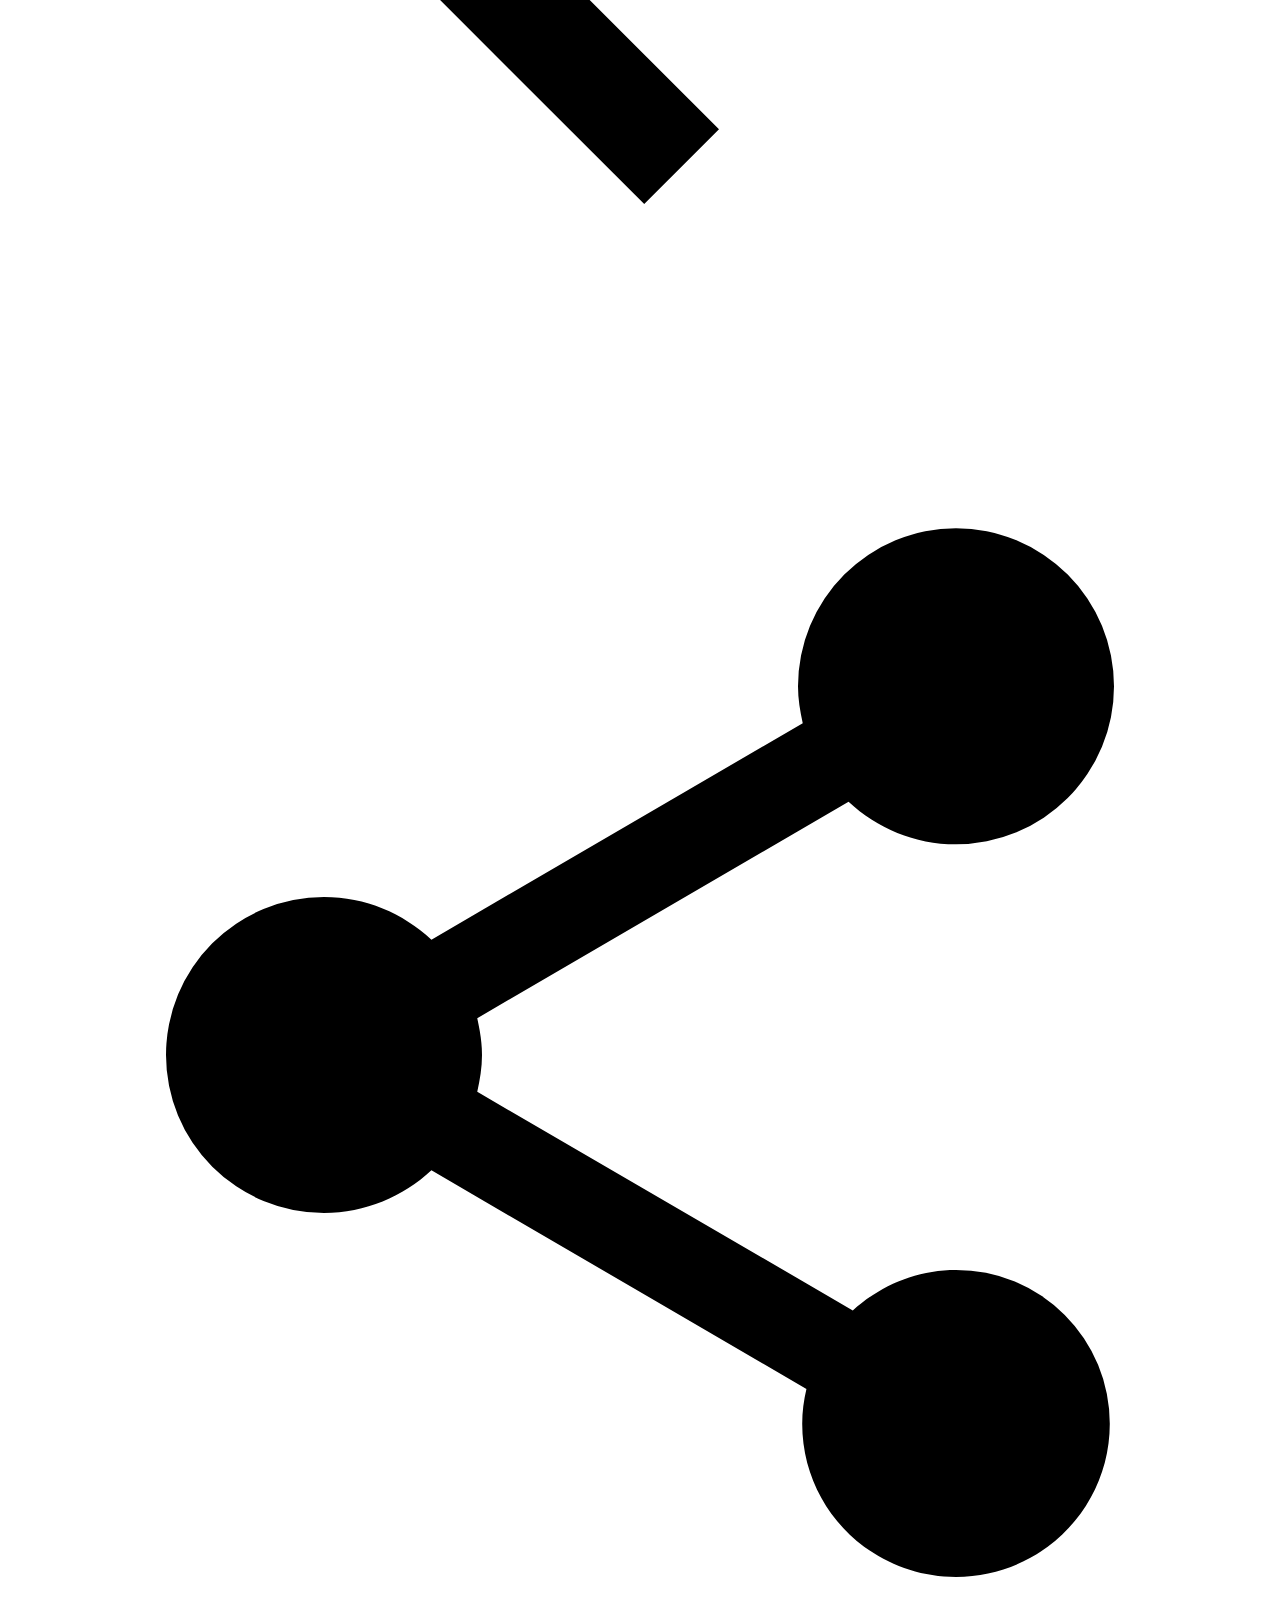
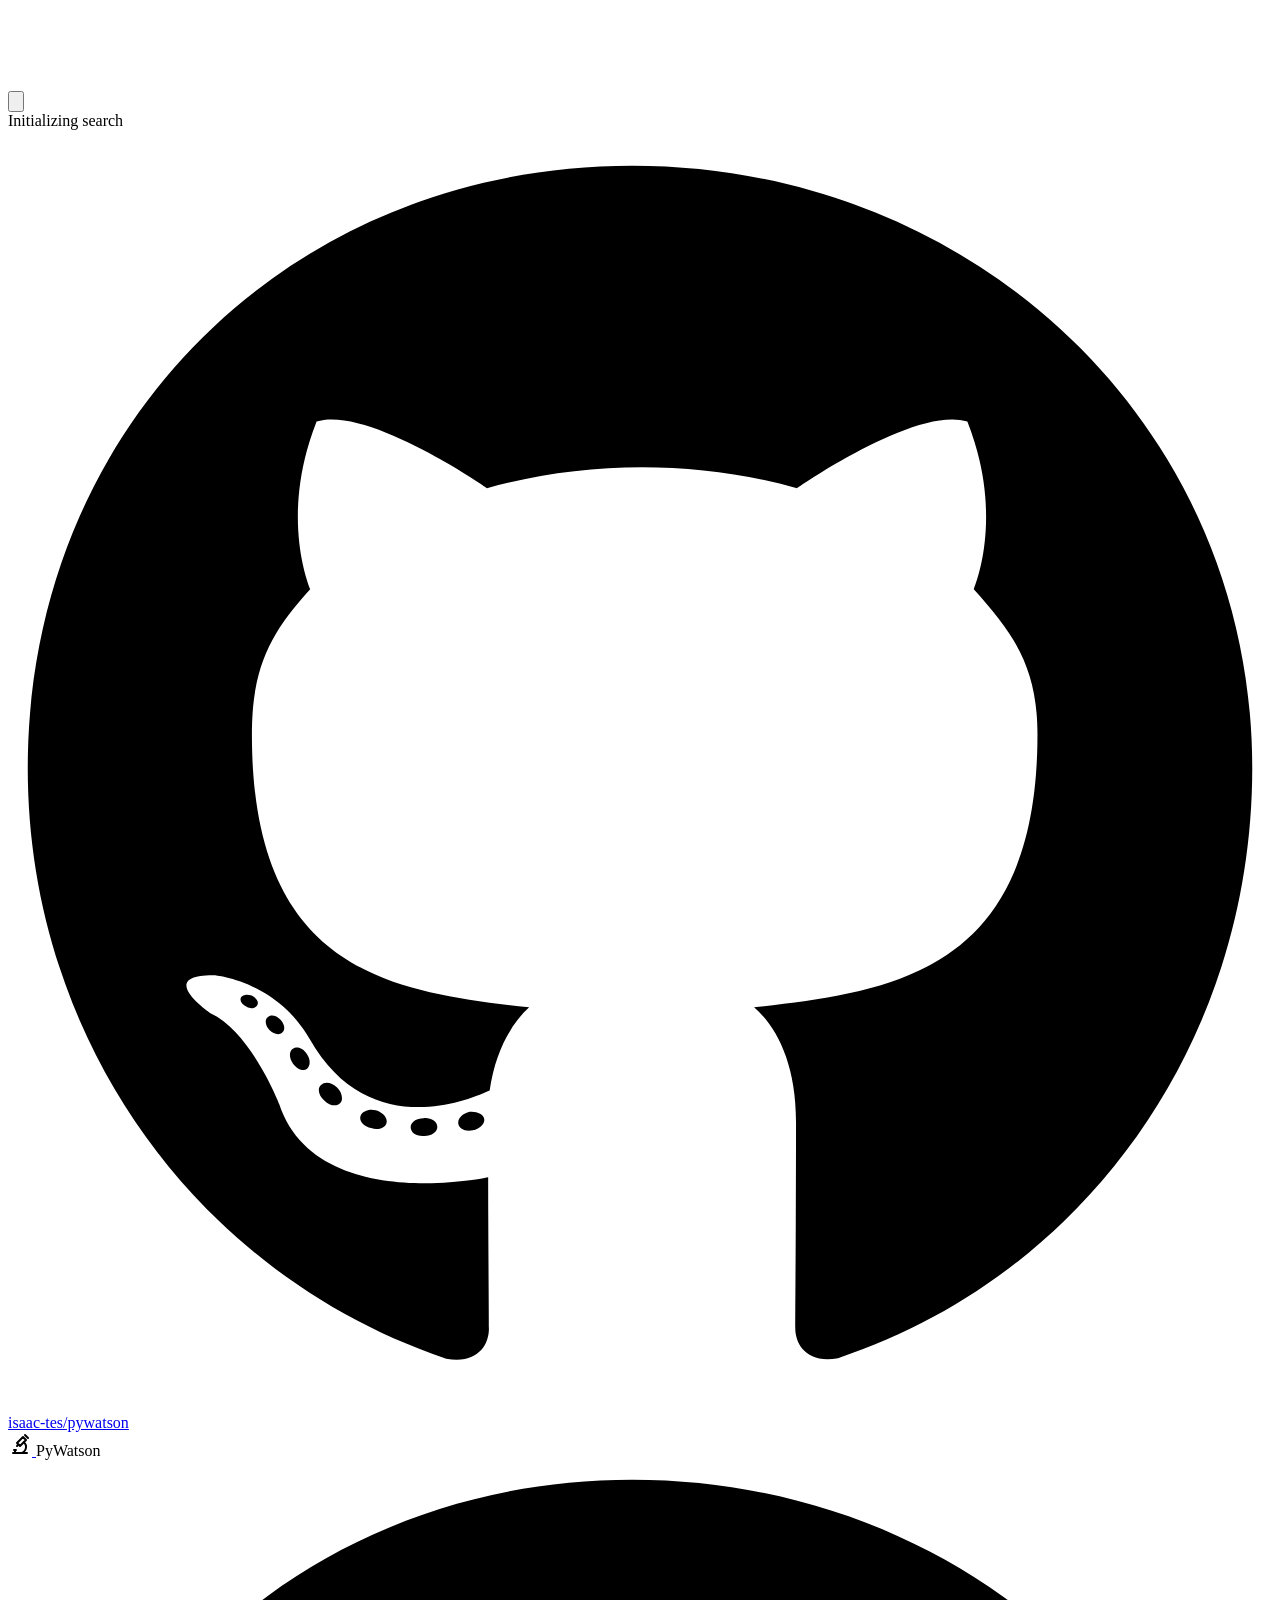
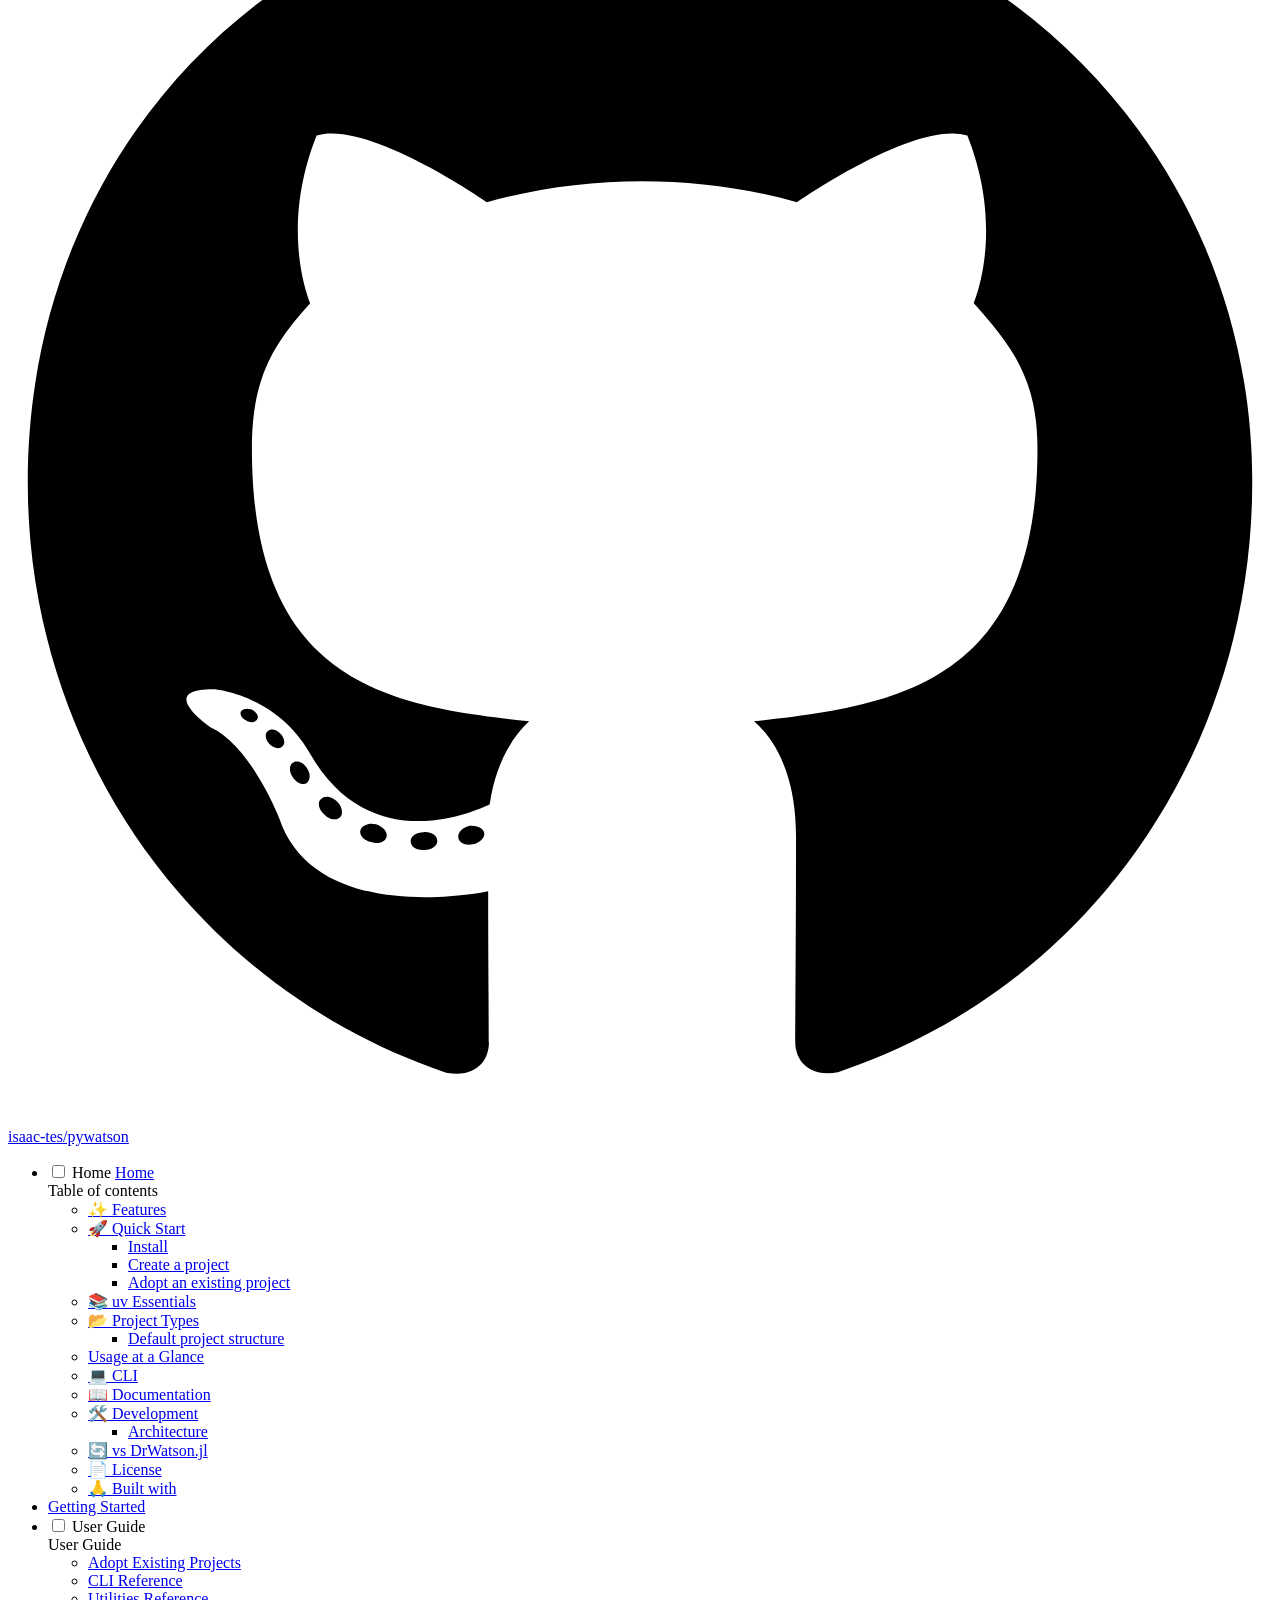
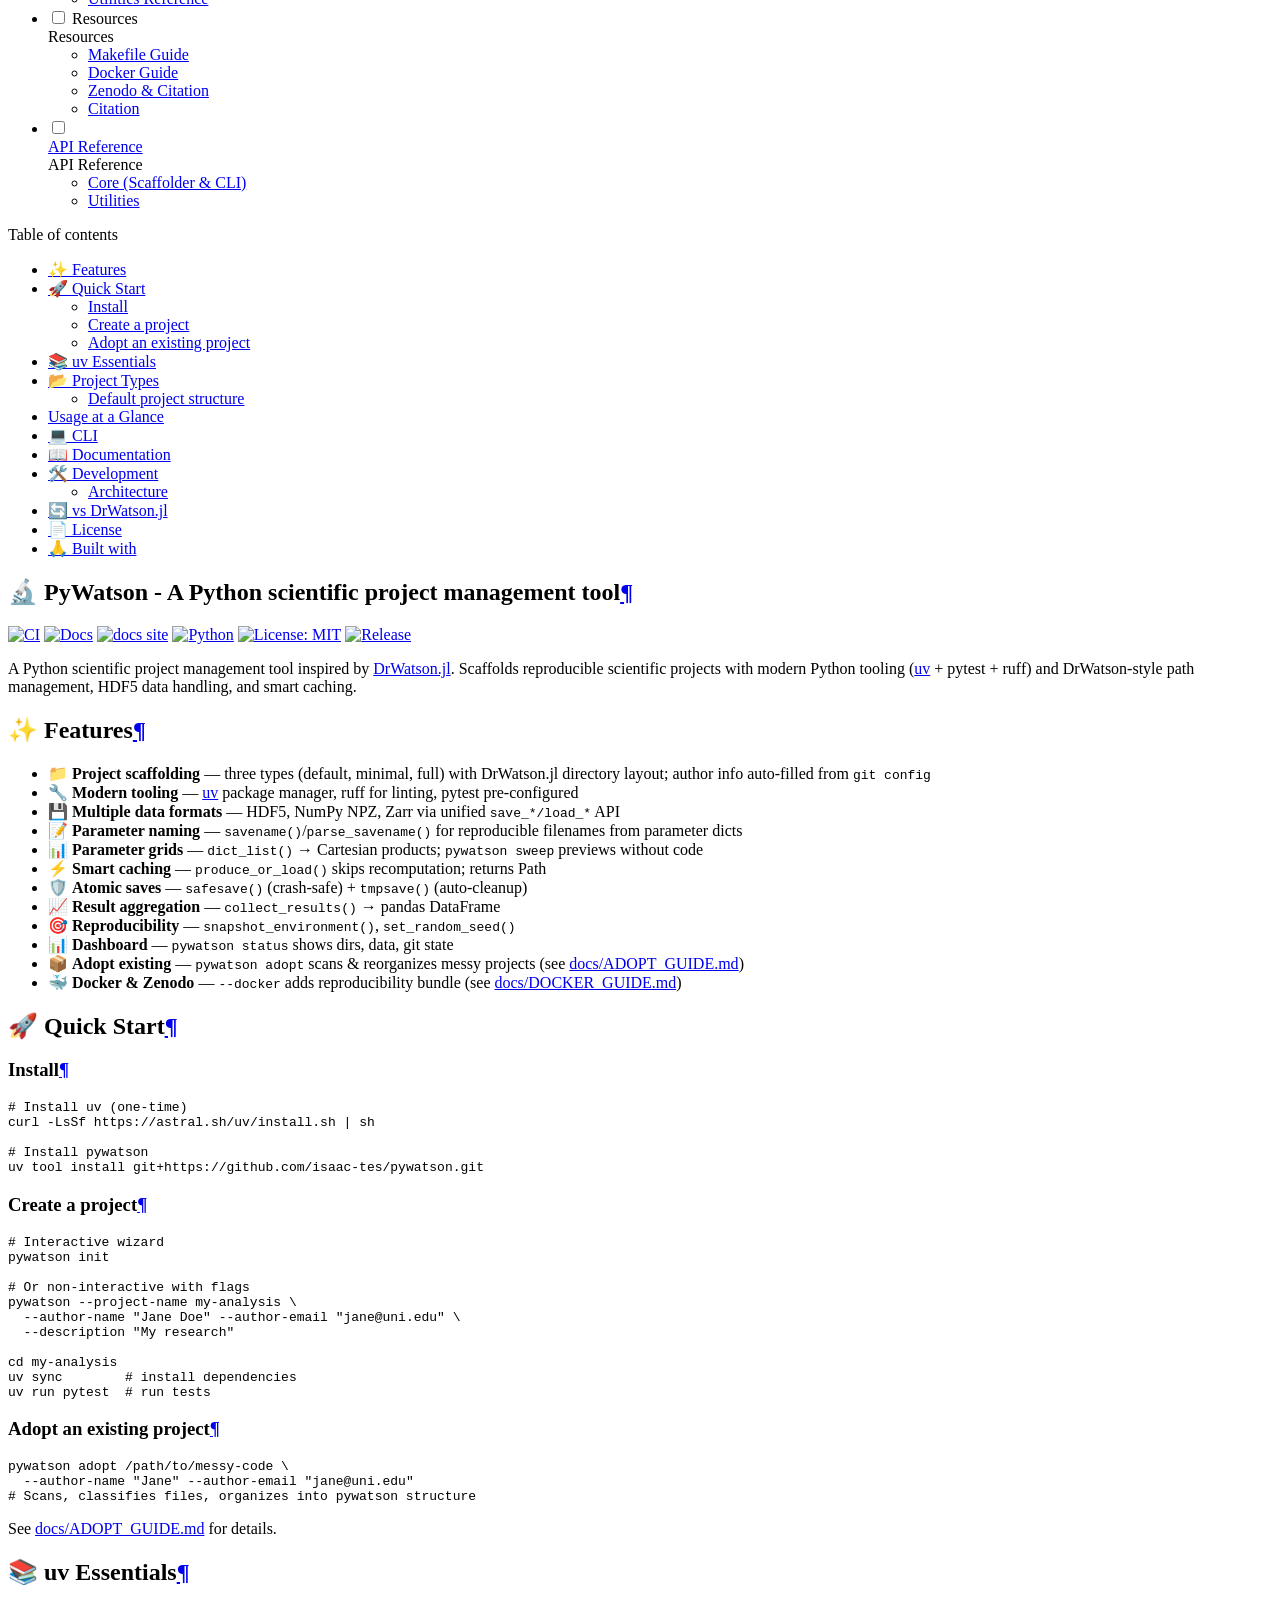
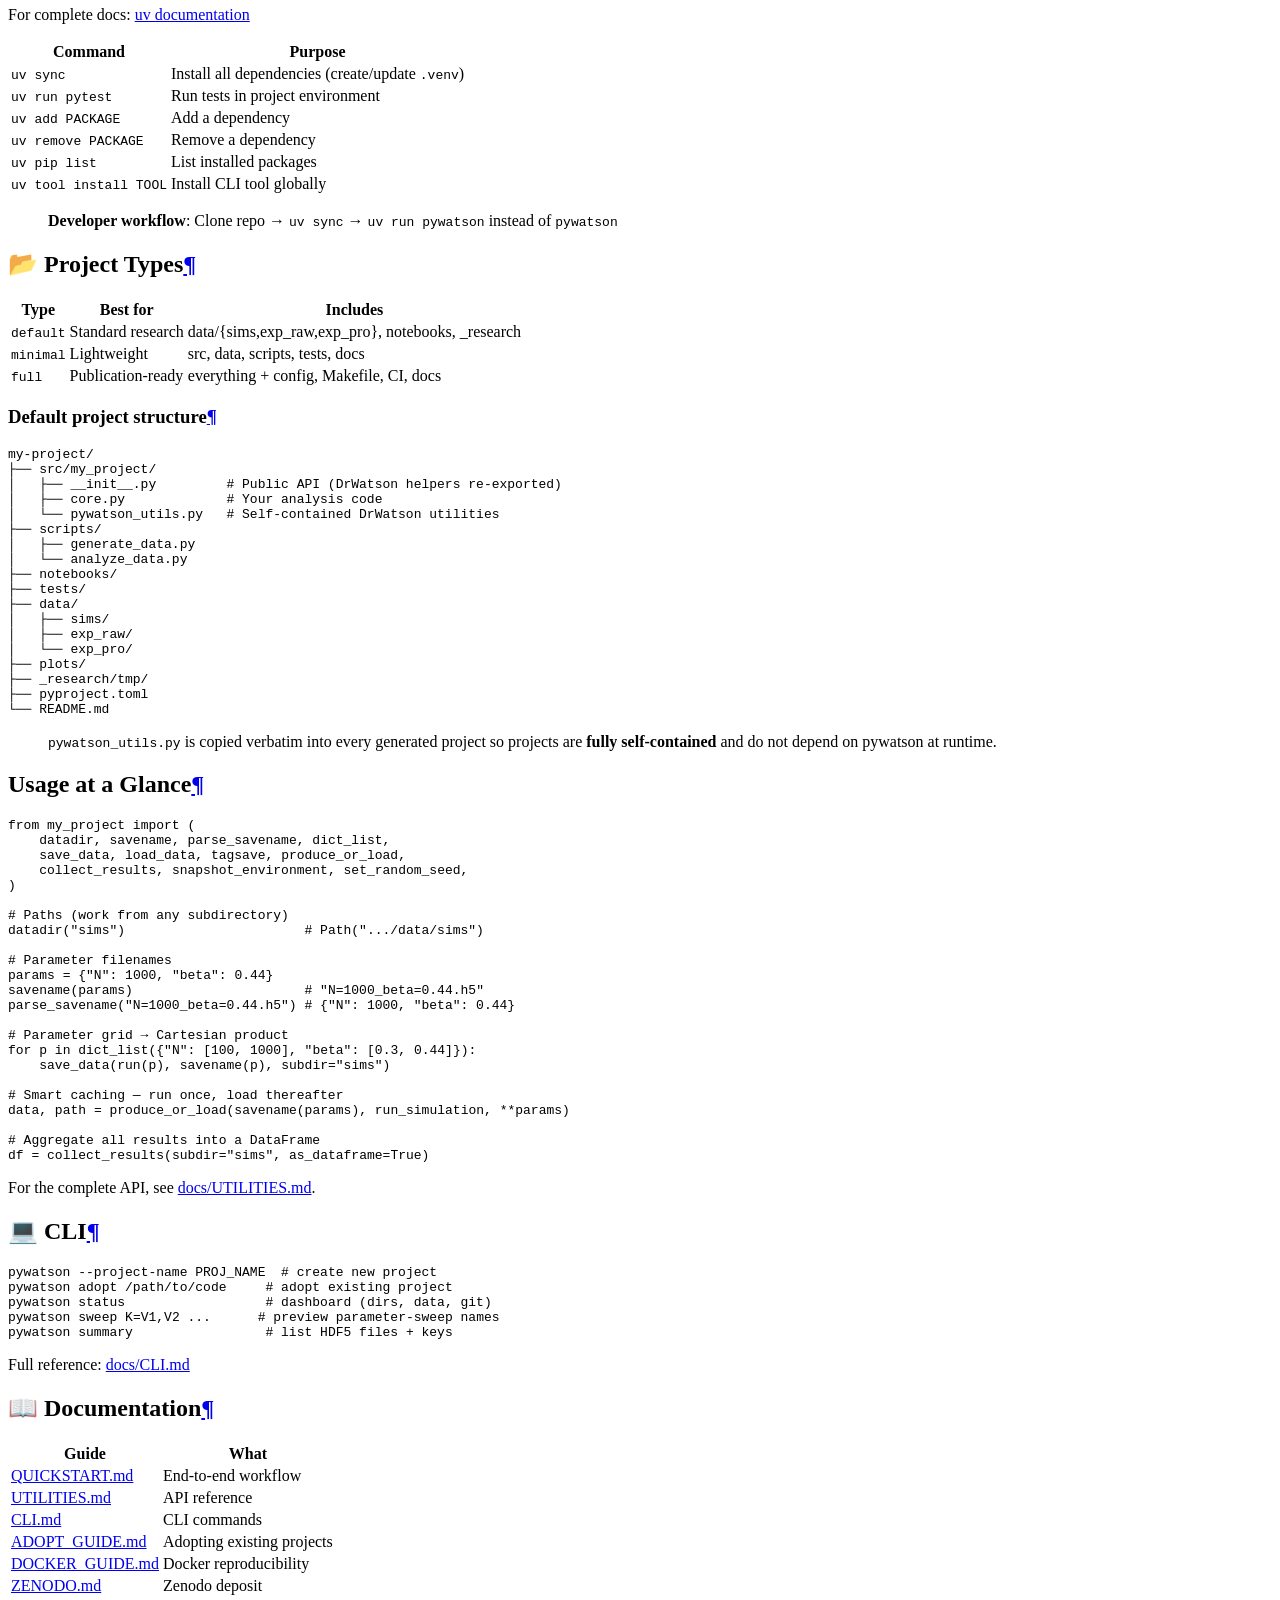
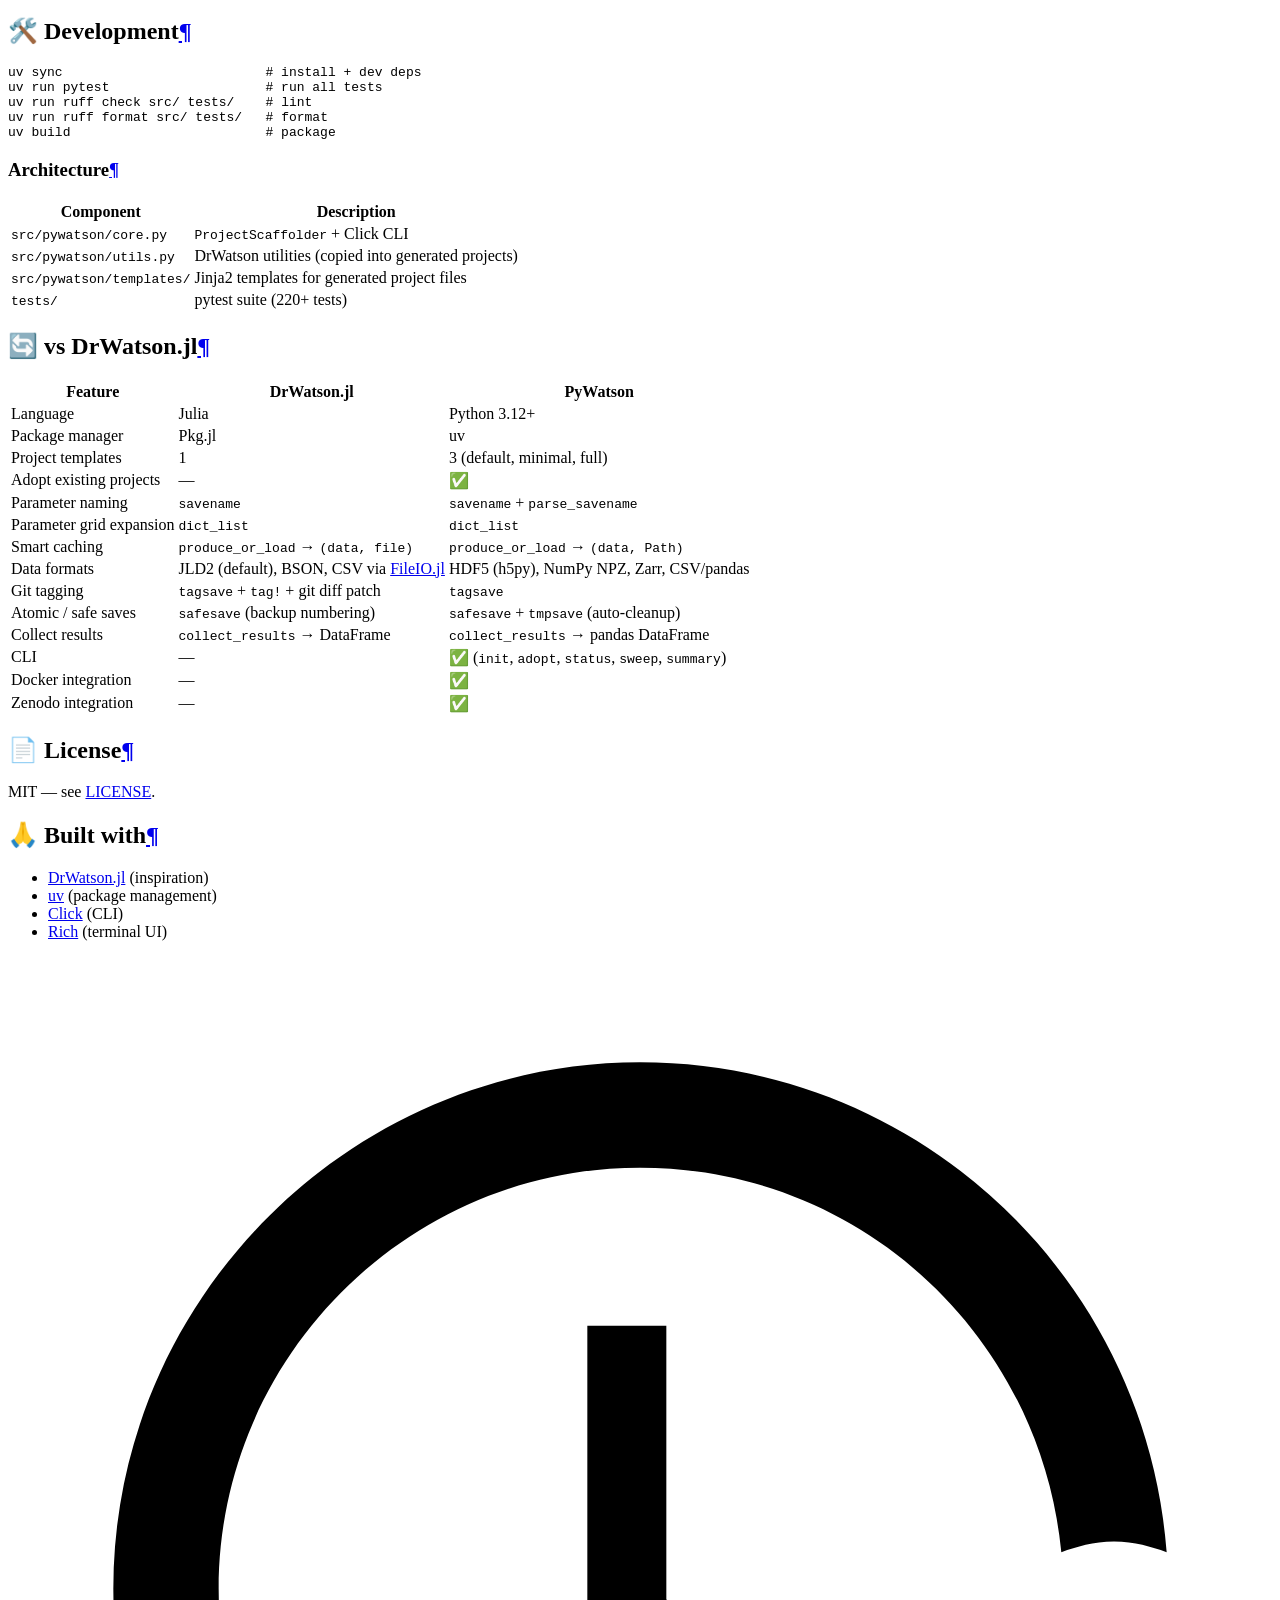
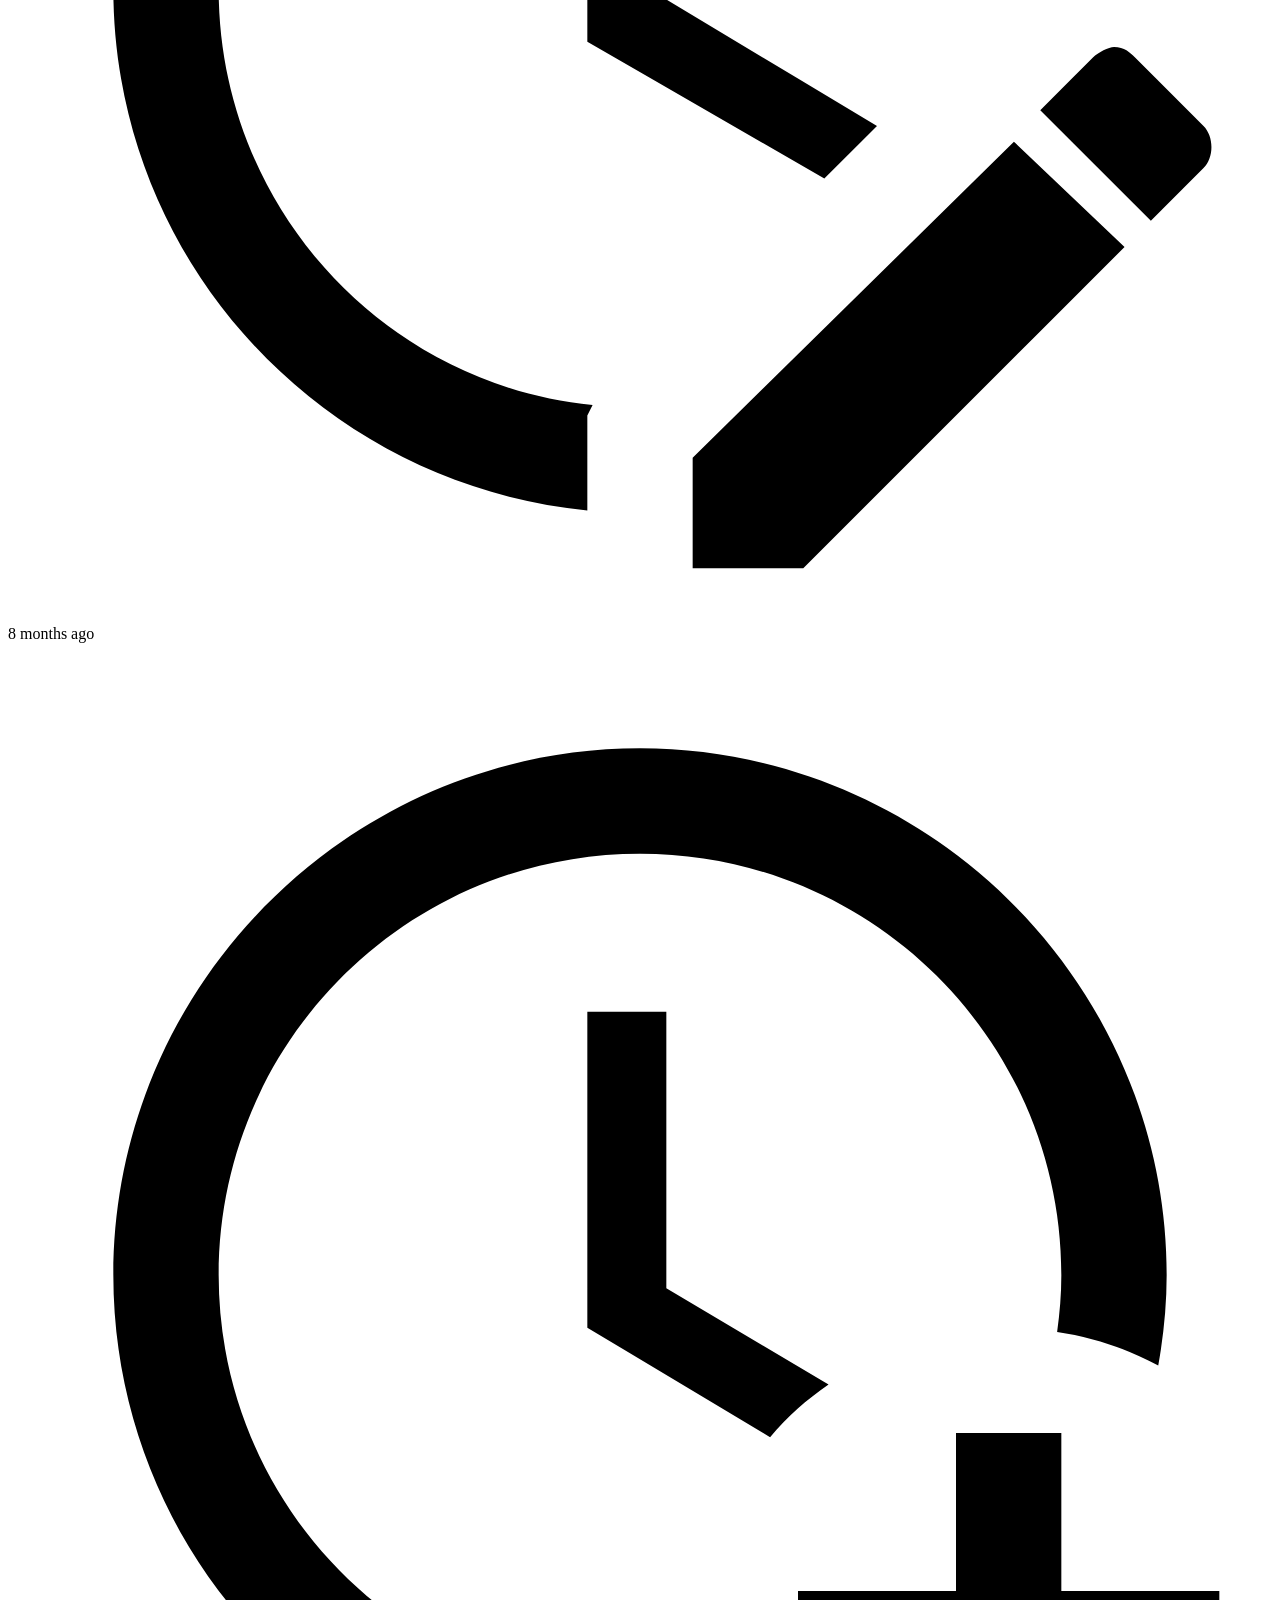
==== commit 081069e5: "Deployed f1bb03e with MkDocs version: 1.6.1" ====
--- a/index.html
+++ b/index.html
@@ -23,7 +23,7 @@
       
       
       <link rel="icon" href="assets/logo.svg">
-      <meta name="generator" content="mkdocs-1.6.1, mkdocs-material-9.7.4">
+      <meta name="generator" content="mkdocs-1.6.1, mkdocs-material-9.7.5">
     
     
       
@@ -1315,13 +1315,17 @@
 </span><span id="__span-0-5"><a id="__codelineno-0-5" name="__codelineno-0-5" href="#__codelineno-0-5"></a>uv<span class="w"> </span>tool<span class="w"> </span>install<span class="w"> </span>git+https://github.com/isaac-tes/pywatson.git
 </span></code></pre></div>
 <h3 id="create-a-project">Create a project<a class="headerlink" href="#create-a-project" title="Permanent link">&para;</a></h3>
-<div class="language-bash highlight"><pre><span></span><code><span id="__span-1-1"><a id="__codelineno-1-1" name="__codelineno-1-1" href="#__codelineno-1-1"></a>pywatson<span class="w"> </span>init<span class="w"> </span>my-analysis<span class="w"> </span><span class="se">\</span>
-</span><span id="__span-1-2"><a id="__codelineno-1-2" name="__codelineno-1-2" href="#__codelineno-1-2"></a><span class="w">  </span>--author-name<span class="w"> </span><span class="s2">&quot;Jane Doe&quot;</span><span class="w"> </span>--author-email<span class="w"> </span><span class="s2">&quot;jane@uni.edu&quot;</span><span class="w"> </span><span class="se">\</span>
-</span><span id="__span-1-3"><a id="__codelineno-1-3" name="__codelineno-1-3" href="#__codelineno-1-3"></a><span class="w">  </span>--description<span class="w"> </span><span class="s2">&quot;My research&quot;</span>
-</span><span id="__span-1-4"><a id="__codelineno-1-4" name="__codelineno-1-4" href="#__codelineno-1-4"></a>
-</span><span id="__span-1-5"><a id="__codelineno-1-5" name="__codelineno-1-5" href="#__codelineno-1-5"></a><span class="nb">cd</span><span class="w"> </span>my-analysis
-</span><span id="__span-1-6"><a id="__codelineno-1-6" name="__codelineno-1-6" href="#__codelineno-1-6"></a>uv<span class="w"> </span>sync<span class="w">        </span><span class="c1"># install dependencies</span>
-</span><span id="__span-1-7"><a id="__codelineno-1-7" name="__codelineno-1-7" href="#__codelineno-1-7"></a>uv<span class="w"> </span>run<span class="w"> </span>pytest<span class="w">  </span><span class="c1"># run tests</span>
+<div class="language-bash highlight"><pre><span></span><code><span id="__span-1-1"><a id="__codelineno-1-1" name="__codelineno-1-1" href="#__codelineno-1-1"></a><span class="c1"># Interactive wizard</span>
+</span><span id="__span-1-2"><a id="__codelineno-1-2" name="__codelineno-1-2" href="#__codelineno-1-2"></a>pywatson<span class="w"> </span>init
+</span><span id="__span-1-3"><a id="__codelineno-1-3" name="__codelineno-1-3" href="#__codelineno-1-3"></a>
+</span><span id="__span-1-4"><a id="__codelineno-1-4" name="__codelineno-1-4" href="#__codelineno-1-4"></a><span class="c1"># Or non-interactive with flags</span>
+</span><span id="__span-1-5"><a id="__codelineno-1-5" name="__codelineno-1-5" href="#__codelineno-1-5"></a>pywatson<span class="w"> </span>--project-name<span class="w"> </span>my-analysis<span class="w"> </span><span class="se">\</span>
+</span><span id="__span-1-6"><a id="__codelineno-1-6" name="__codelineno-1-6" href="#__codelineno-1-6"></a><span class="w">  </span>--author-name<span class="w"> </span><span class="s2">&quot;Jane Doe&quot;</span><span class="w"> </span>--author-email<span class="w"> </span><span class="s2">&quot;jane@uni.edu&quot;</span><span class="w"> </span><span class="se">\</span>
+</span><span id="__span-1-7"><a id="__codelineno-1-7" name="__codelineno-1-7" href="#__codelineno-1-7"></a><span class="w">  </span>--description<span class="w"> </span><span class="s2">&quot;My research&quot;</span>
+</span><span id="__span-1-8"><a id="__codelineno-1-8" name="__codelineno-1-8" href="#__codelineno-1-8"></a>
+</span><span id="__span-1-9"><a id="__codelineno-1-9" name="__codelineno-1-9" href="#__codelineno-1-9"></a><span class="nb">cd</span><span class="w"> </span>my-analysis
+</span><span id="__span-1-10"><a id="__codelineno-1-10" name="__codelineno-1-10" href="#__codelineno-1-10"></a>uv<span class="w"> </span>sync<span class="w">        </span><span class="c1"># install dependencies</span>
+</span><span id="__span-1-11"><a id="__codelineno-1-11" name="__codelineno-1-11" href="#__codelineno-1-11"></a>uv<span class="w"> </span>run<span class="w"> </span>pytest<span class="w">  </span><span class="c1"># run tests</span>
 </span></code></pre></div>
 <h3 id="adopt-an-existing-project">Adopt an existing project<a class="headerlink" href="#adopt-an-existing-project" title="Permanent link">&para;</a></h3>
 <div class="language-bash highlight"><pre><span></span><code><span id="__span-2-1"><a id="__codelineno-2-1" name="__codelineno-2-1" href="#__codelineno-2-1"></a>pywatson<span class="w"> </span>adopt<span class="w"> </span>/path/to/messy-code<span class="w"> </span><span class="se">\</span>
@@ -1447,7 +1451,7 @@
 </span></code></pre></div>
 <p>For the complete API, see <a href="UTILITIES/">docs/UTILITIES.md</a>.</p>
 <h2 id="cli">💻 CLI<a class="headerlink" href="#cli" title="Permanent link">&para;</a></h2>
-<div class="language-bash highlight"><pre><span></span><code><span id="__span-5-1"><a id="__codelineno-5-1" name="__codelineno-5-1" href="#__codelineno-5-1"></a>pywatson<span class="w"> </span>init<span class="w"> </span>PROJ_NAME<span class="w">          </span><span class="c1"># create new project</span>
+<div class="language-bash highlight"><pre><span></span><code><span id="__span-5-1"><a id="__codelineno-5-1" name="__codelineno-5-1" href="#__codelineno-5-1"></a>pywatson<span class="w"> </span>--project-name<span class="w"> </span>PROJ_NAME<span class="w">  </span><span class="c1"># create new project</span>
 </span><span id="__span-5-2"><a id="__codelineno-5-2" name="__codelineno-5-2" href="#__codelineno-5-2"></a>pywatson<span class="w"> </span>adopt<span class="w"> </span>/path/to/code<span class="w">     </span><span class="c1"># adopt existing project</span>
 </span><span id="__span-5-3"><a id="__codelineno-5-3" name="__codelineno-5-3" href="#__codelineno-5-3"></a>pywatson<span class="w"> </span>status<span class="w">                  </span><span class="c1"># dashboard (dirs, data, git)</span>
 </span><span id="__span-5-4"><a id="__codelineno-5-4" name="__codelineno-5-4" href="#__codelineno-5-4"></a>pywatson<span class="w"> </span>sweep<span class="w"> </span><span class="nv">K</span><span class="o">=</span>V1,V2<span class="w"> </span>...<span class="w">      </span><span class="c1"># preview parameter-sweep names</span>
@@ -1636,7 +1640,7 @@
     <span class="md-icon" title="Last update">
       <svg xmlns="http://www.w3.org/2000/svg" viewBox="0 0 24 24"><path d="M21 13.1c-.1 0-.3.1-.4.2l-1 1 2.1 2.1 1-1c.2-.2.2-.6 0-.8l-1.3-1.3c-.1-.1-.2-.2-.4-.2m-1.9 1.8-6.1 6V23h2.1l6.1-6.1zM12.5 7v5.2l4 2.4-1 1L11 13V7zM11 21.9c-5.1-.5-9-4.8-9-9.9C2 6.5 6.5 2 12 2c5.3 0 9.6 4.1 10 9.3-.3-.1-.6-.2-1-.2s-.7.1-1 .2C19.6 7.2 16.2 4 12 4c-4.4 0-8 3.6-8 8 0 4.1 3.1 7.5 7.1 7.9l-.1.2z"/></svg>
     </span>
-    <span class="git-revision-date-localized-plugin git-revision-date-localized-plugin-timeago" title="March 10, 2026 15:41:28 UTC"><span class="timeago" datetime="2026-03-10T15:41:28+00:00" locale="en"></span></span><span class="git-revision-date-localized-plugin git-revision-date-localized-plugin-iso_date" title="March 10, 2026 15:41:28 UTC">2026-03-10</span>
+    <span class="git-revision-date-localized-plugin git-revision-date-localized-plugin-timeago" title="March 10, 2026 16:13:03 UTC"><span class="timeago" datetime="2026-03-10T16:13:03+00:00" locale="en"></span></span><span class="git-revision-date-localized-plugin git-revision-date-localized-plugin-iso_date" title="March 10, 2026 16:13:03 UTC">2026-03-10</span>
   </span>
 
     
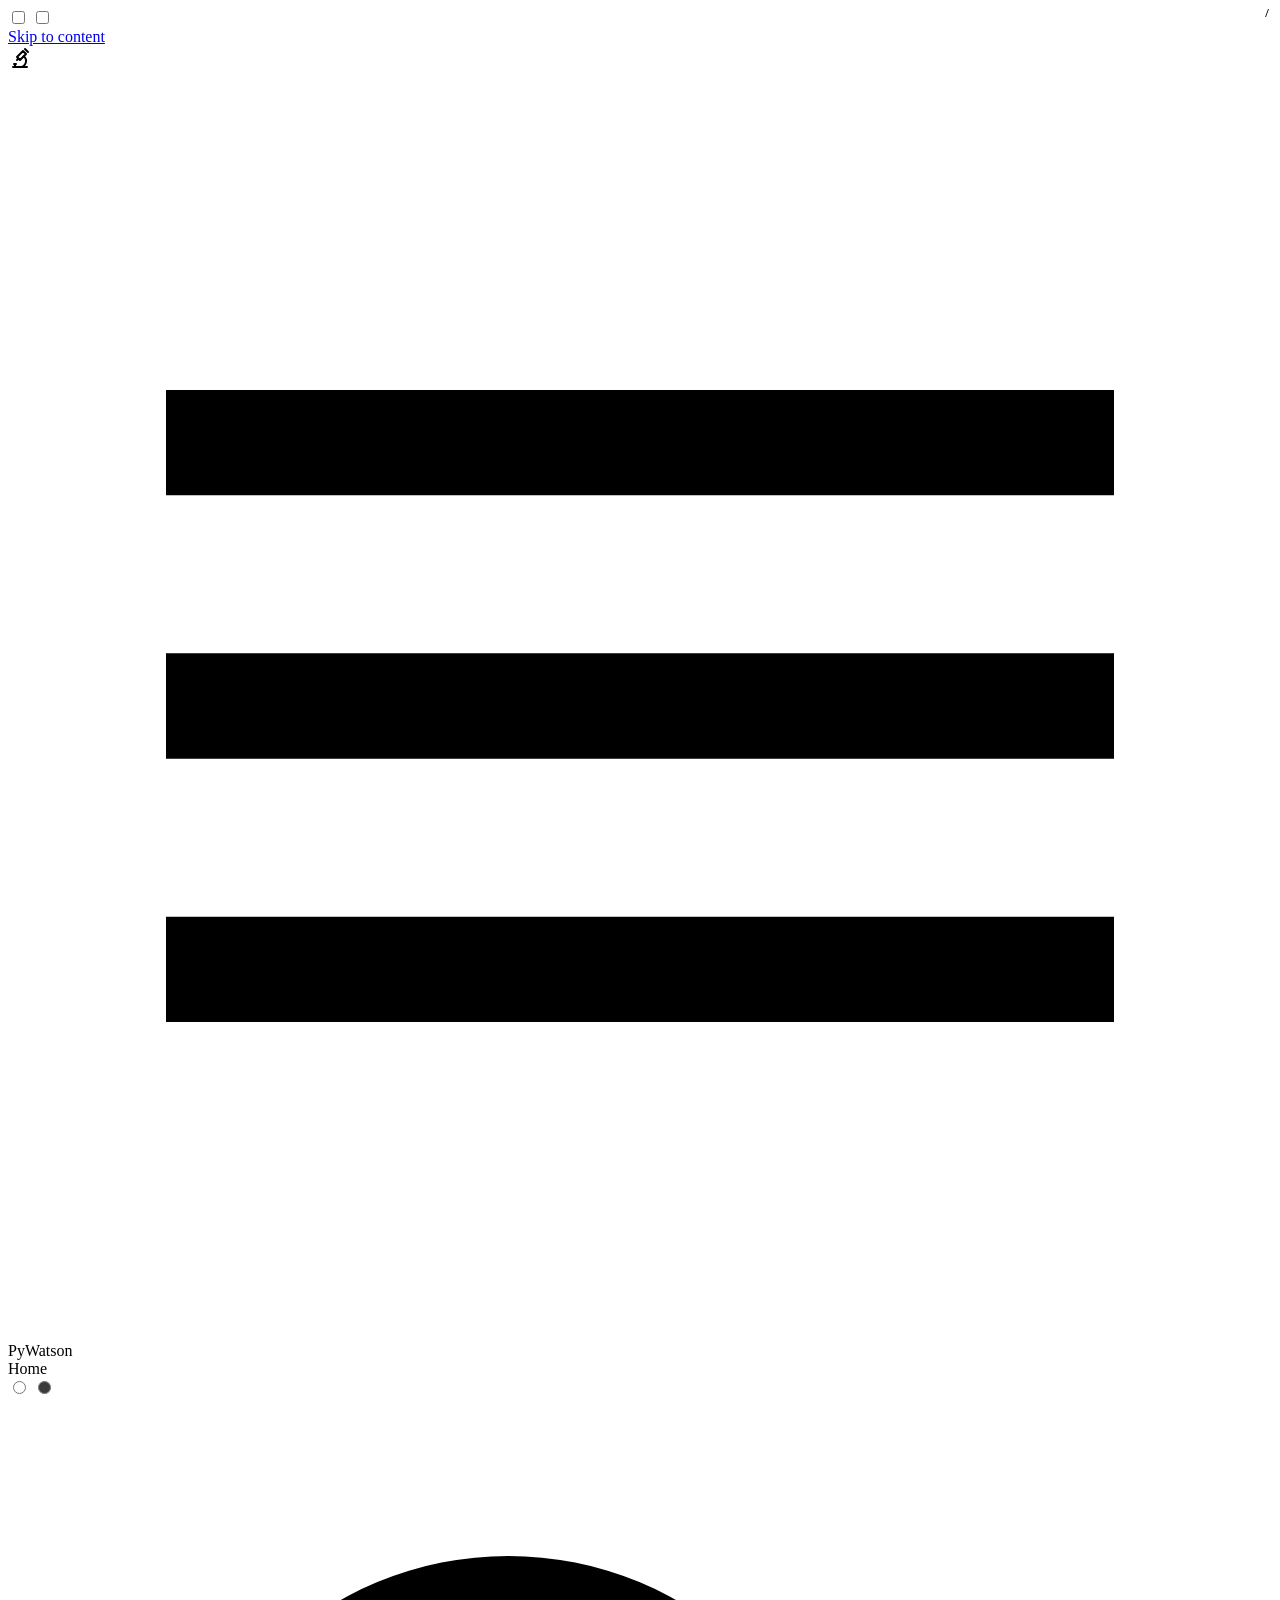
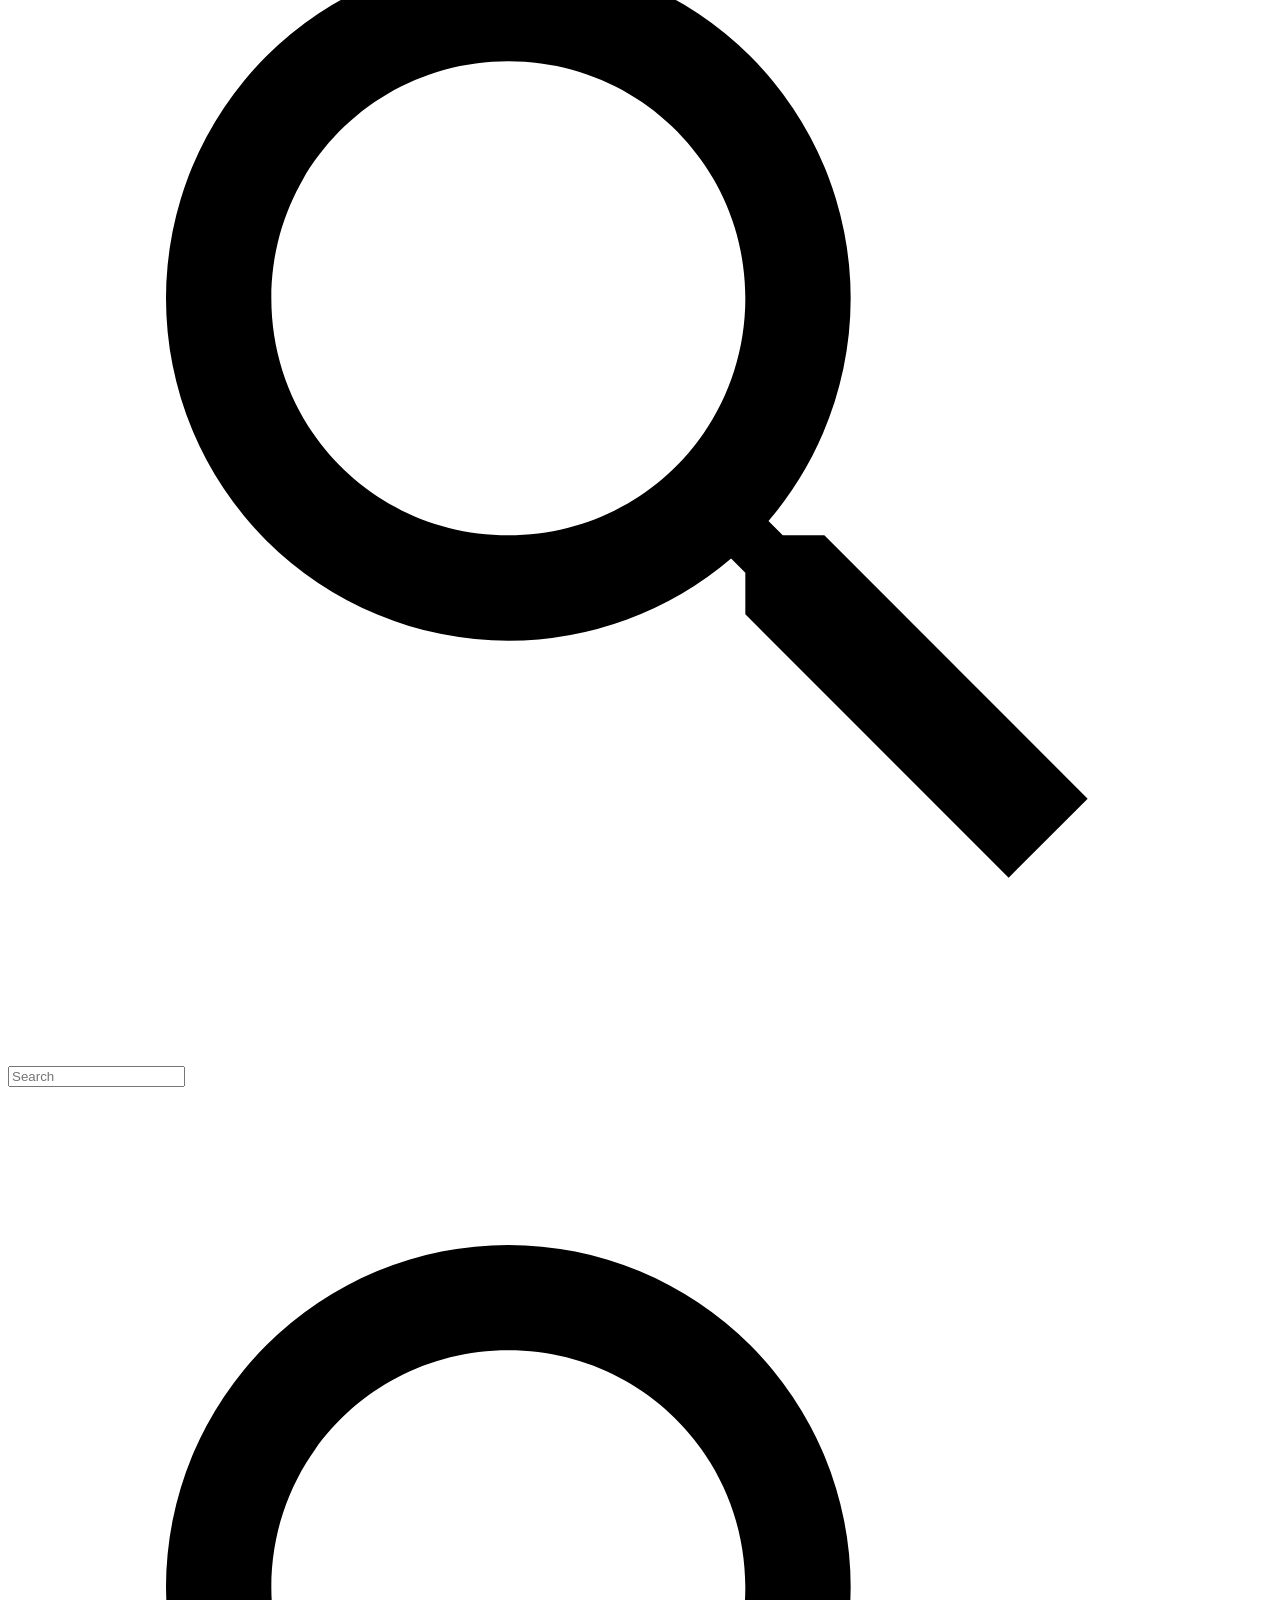
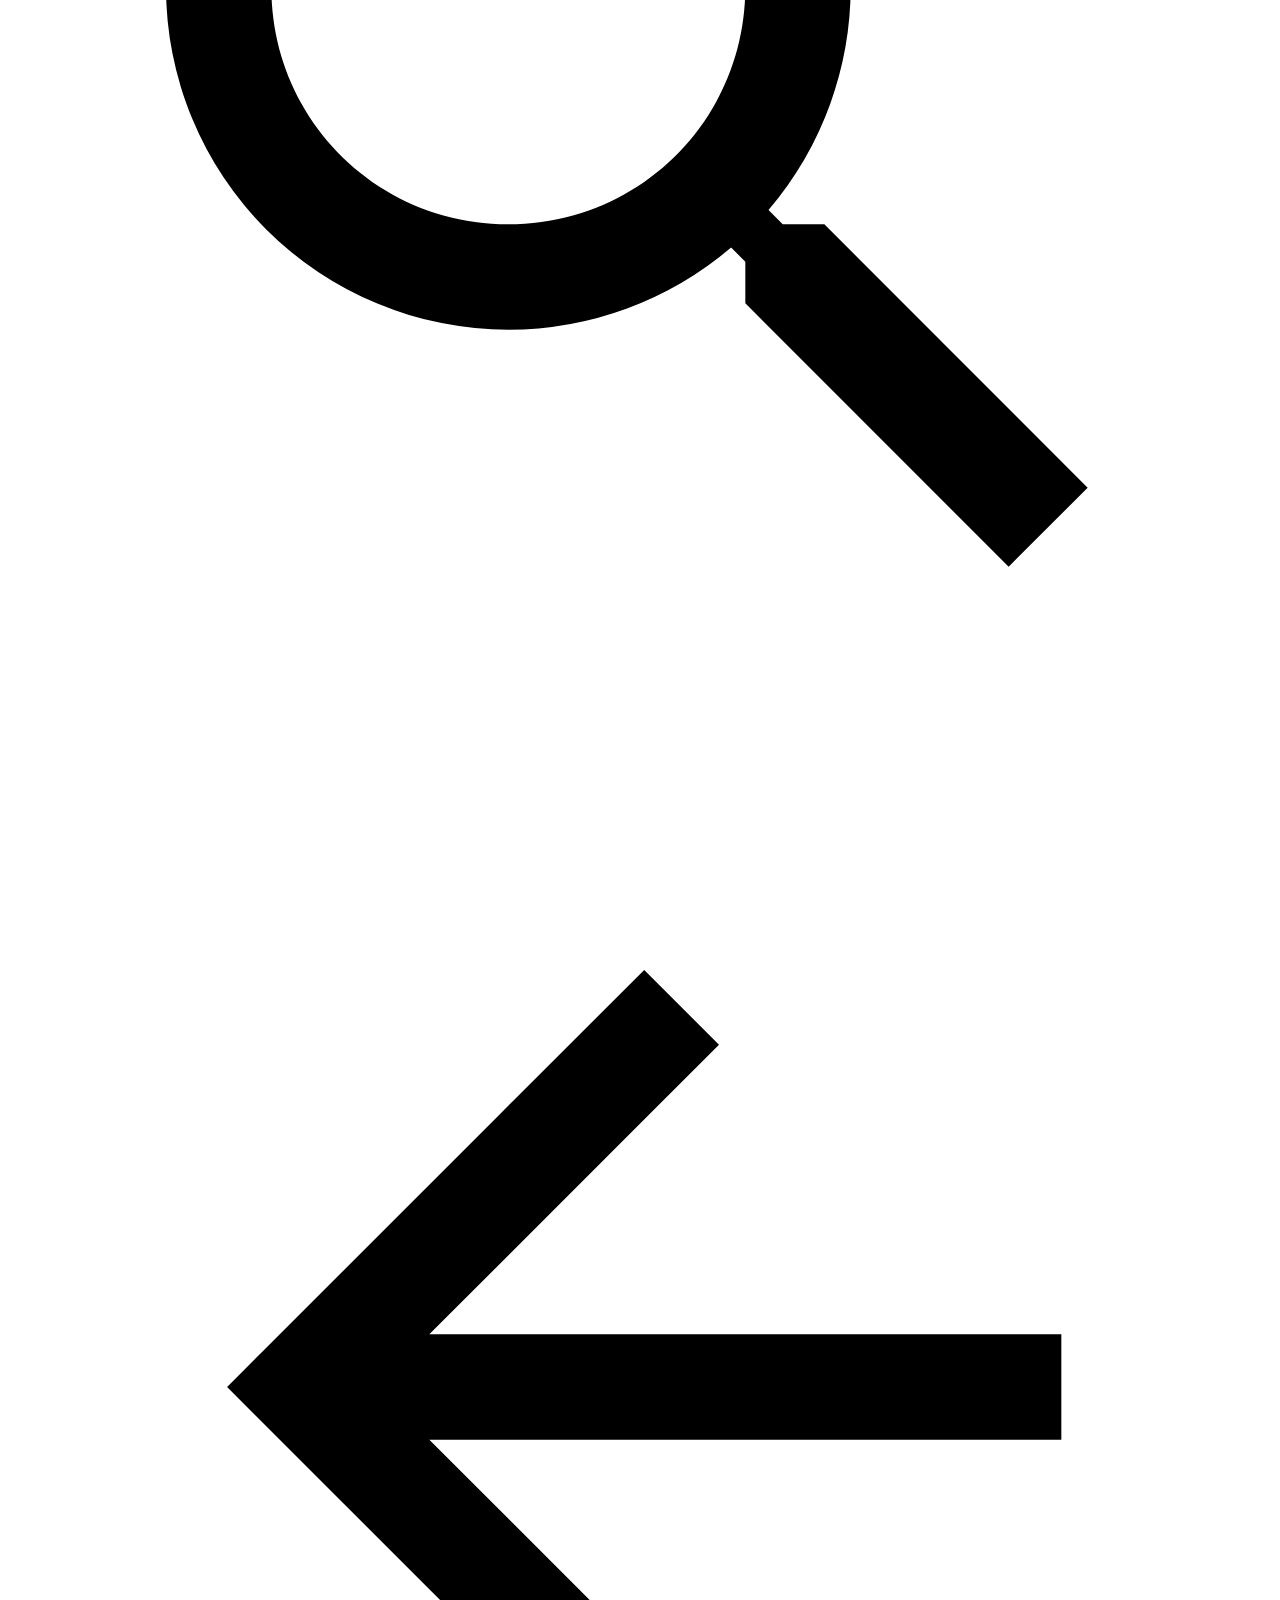
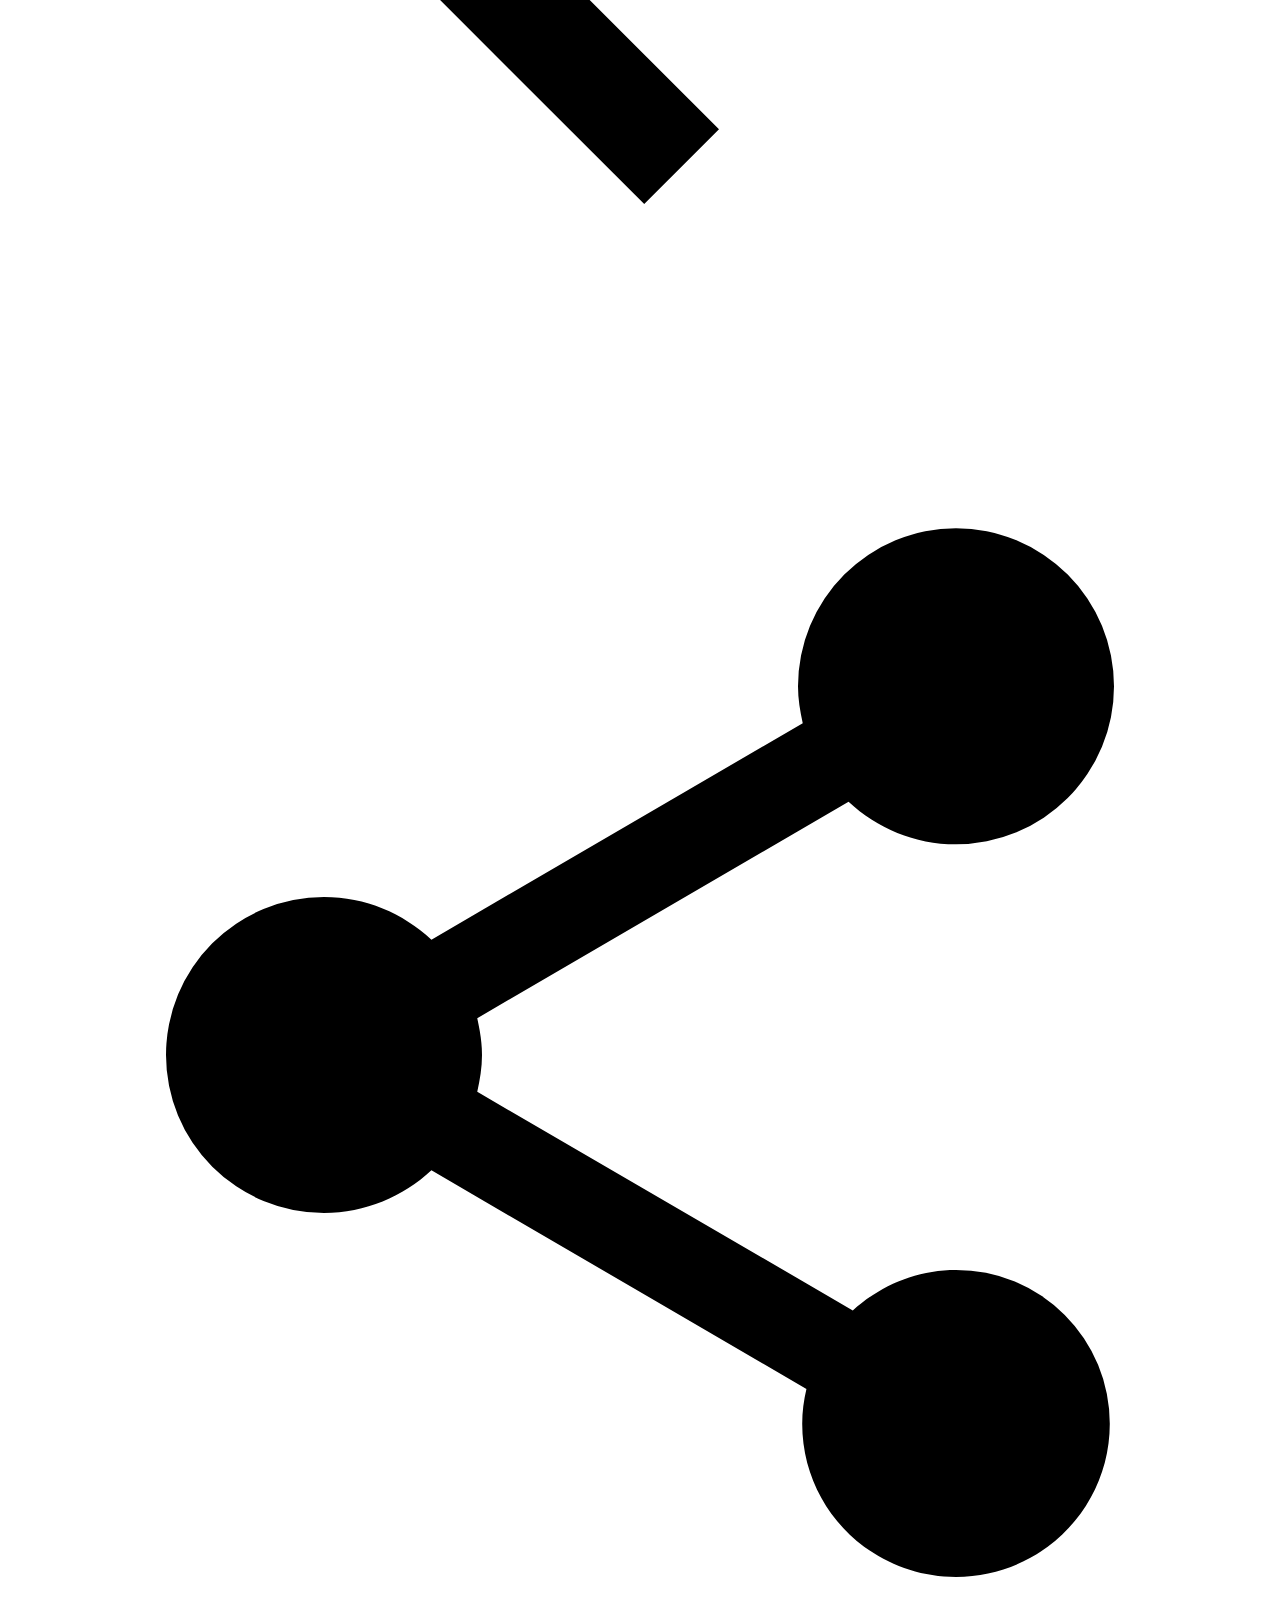
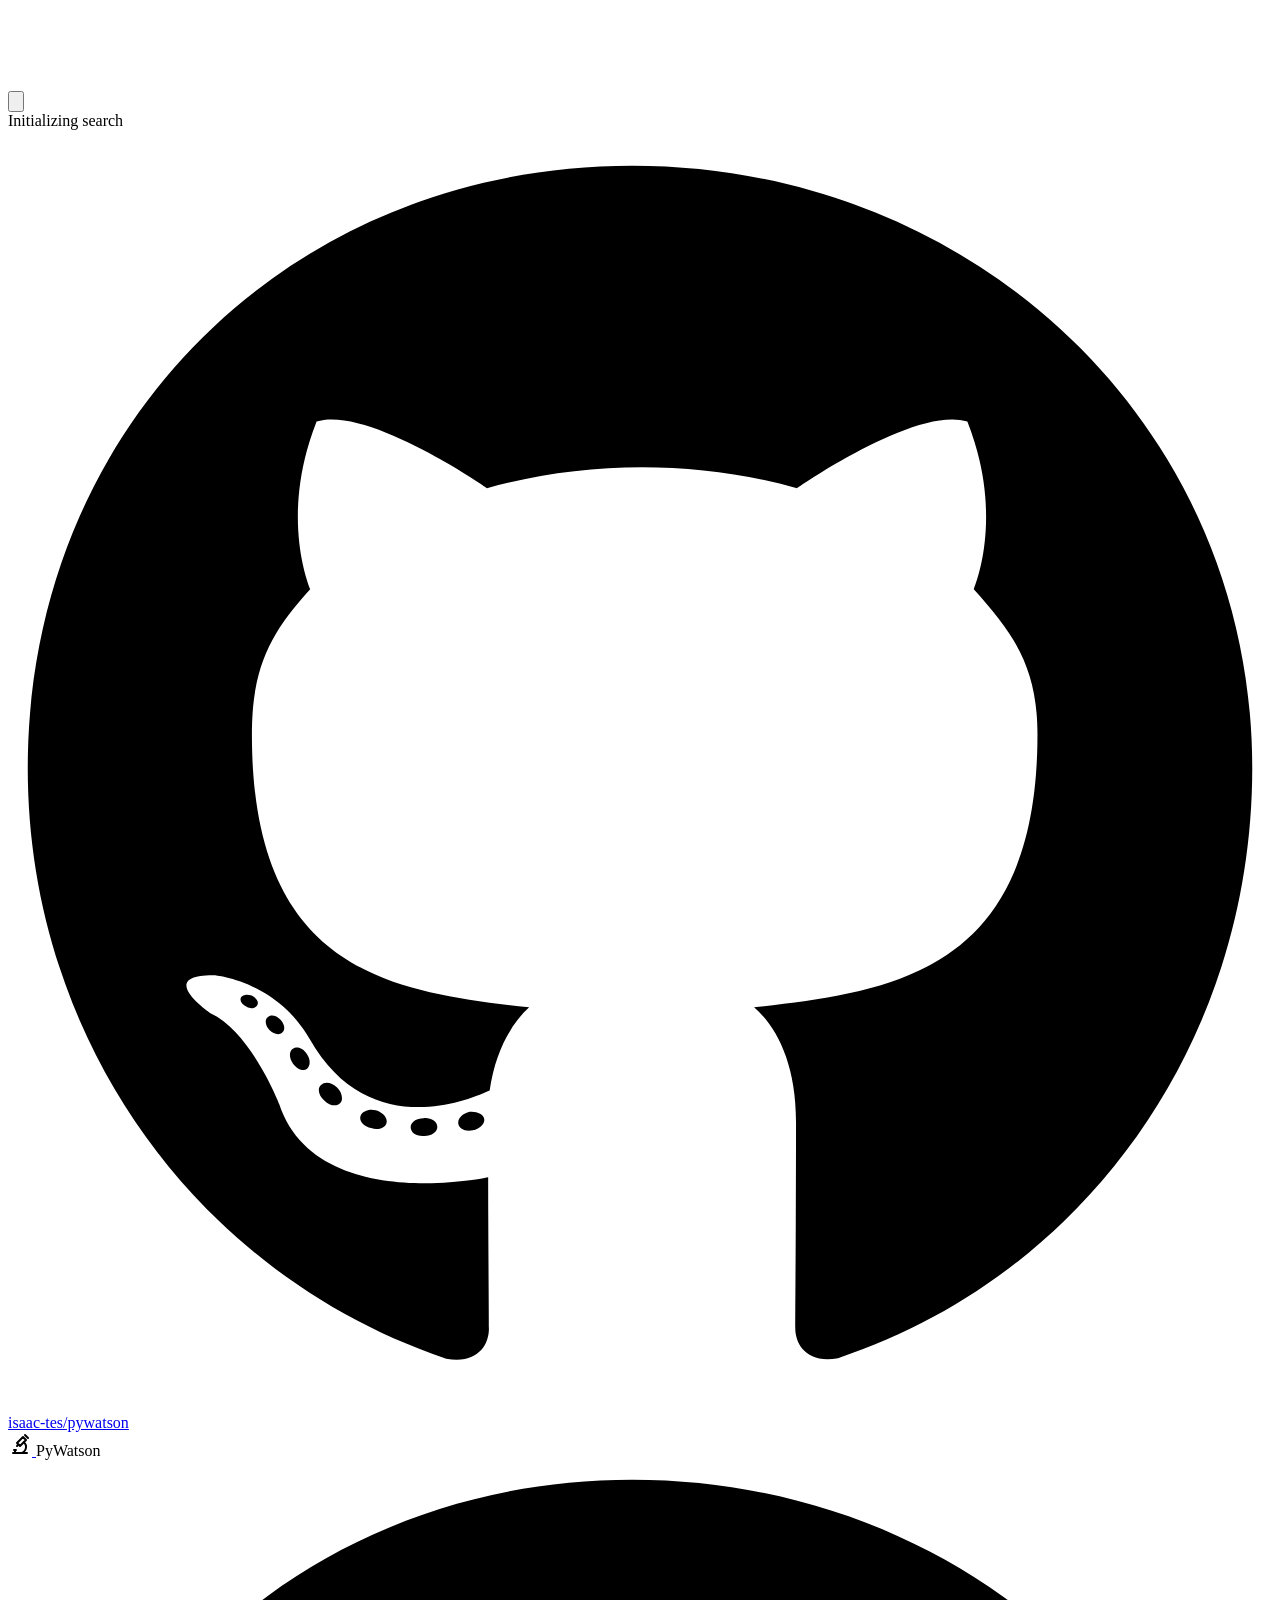
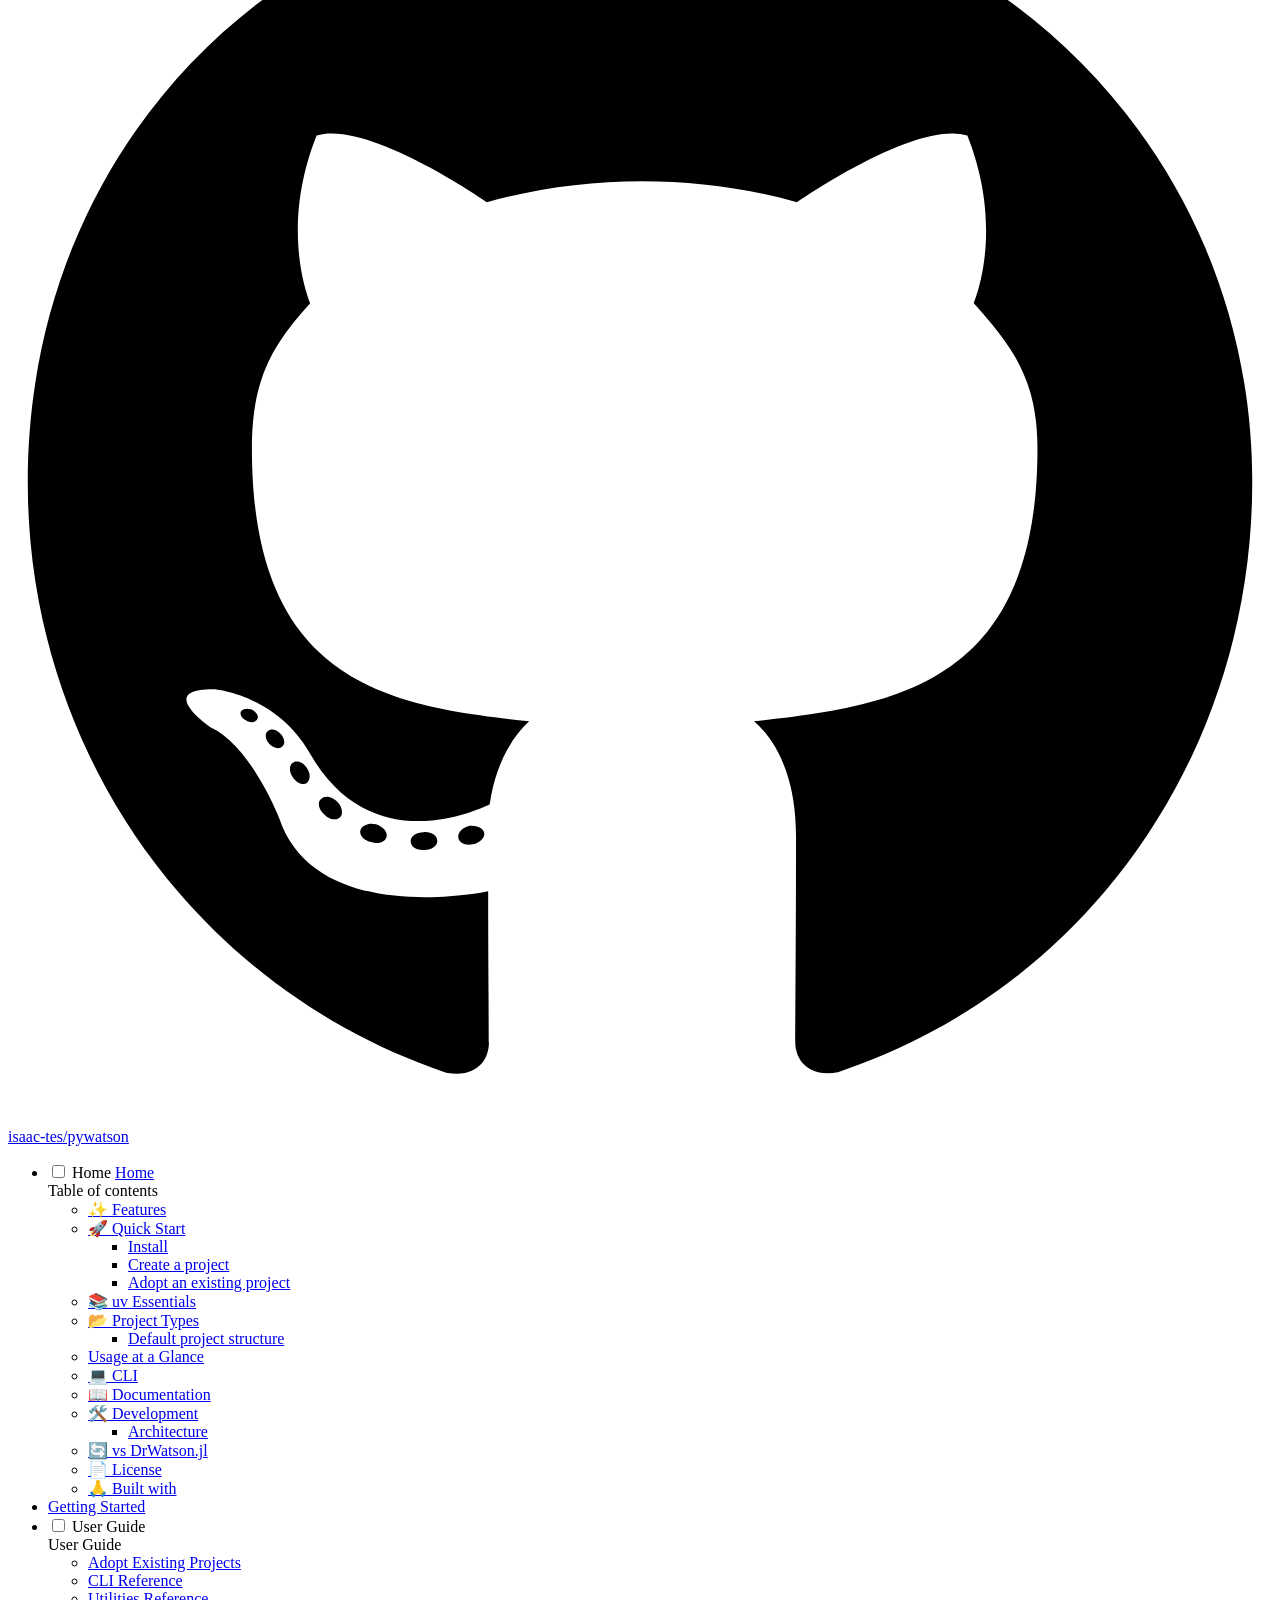
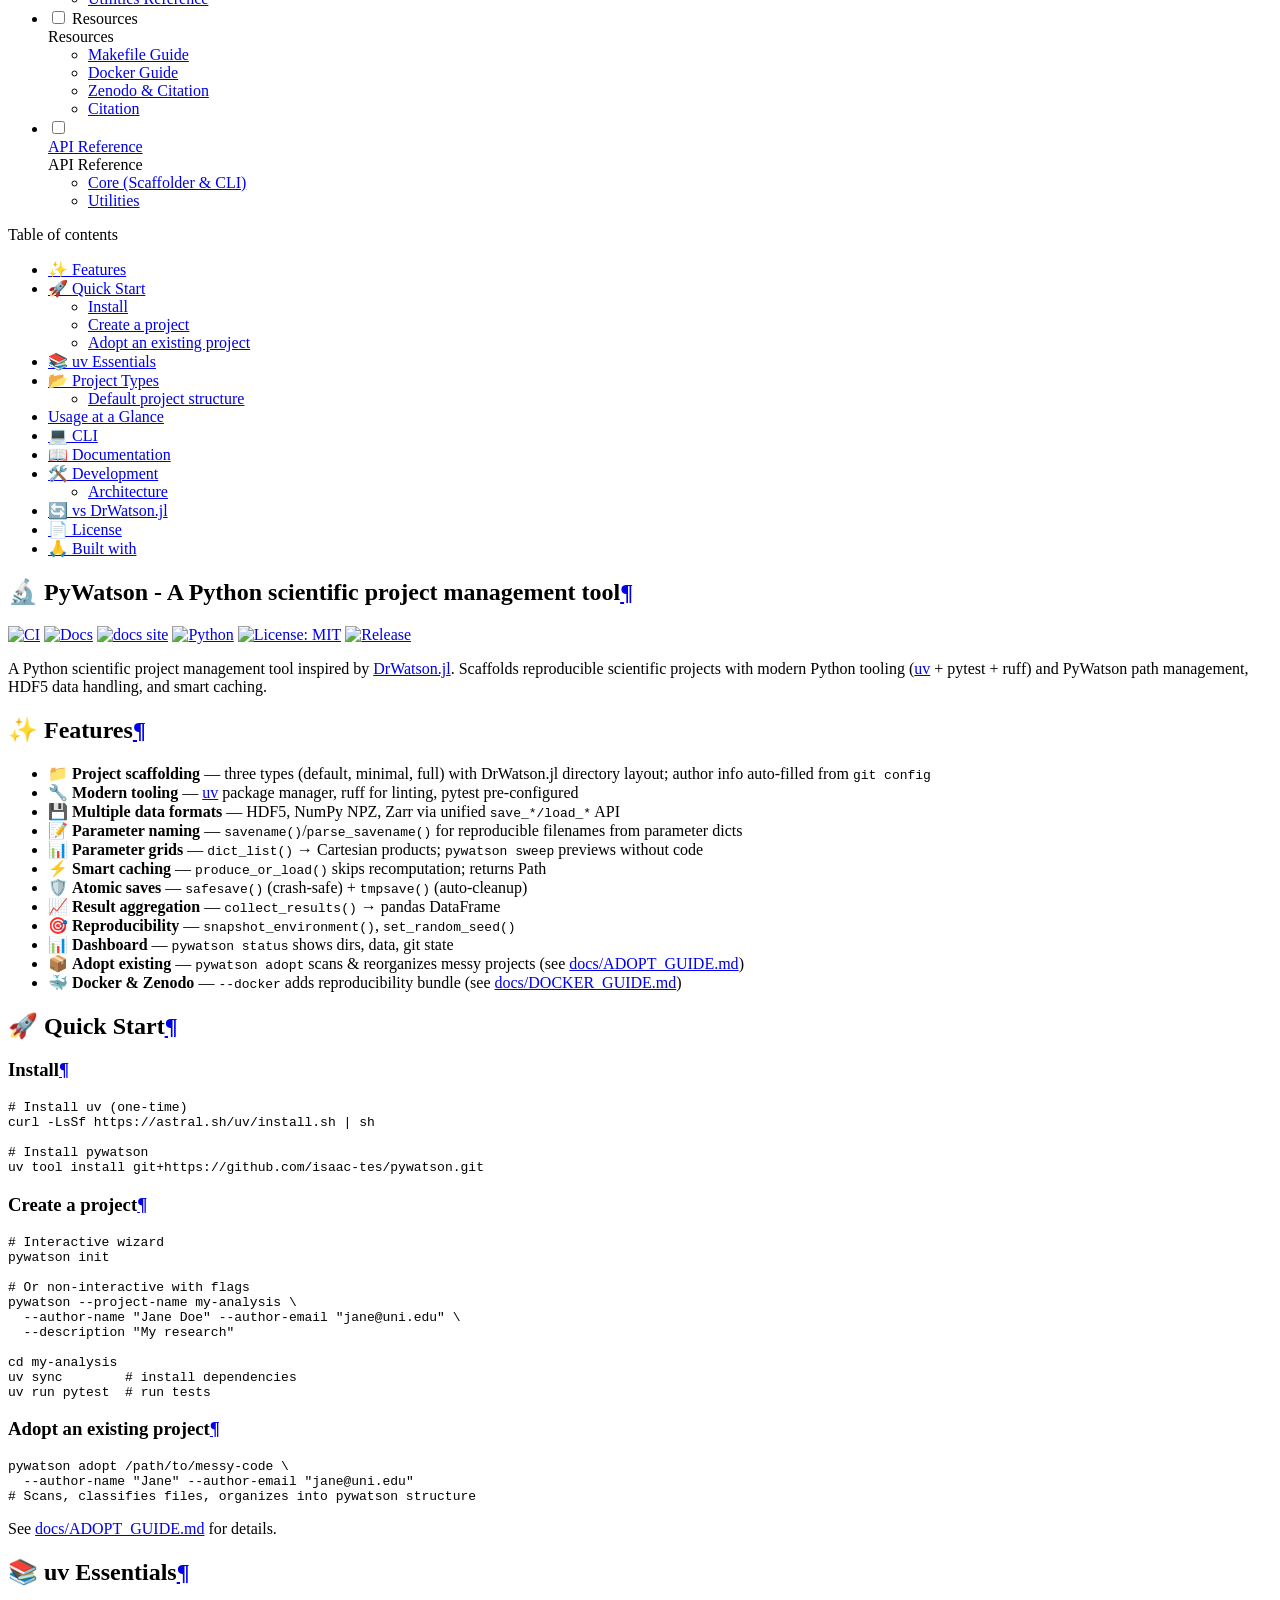
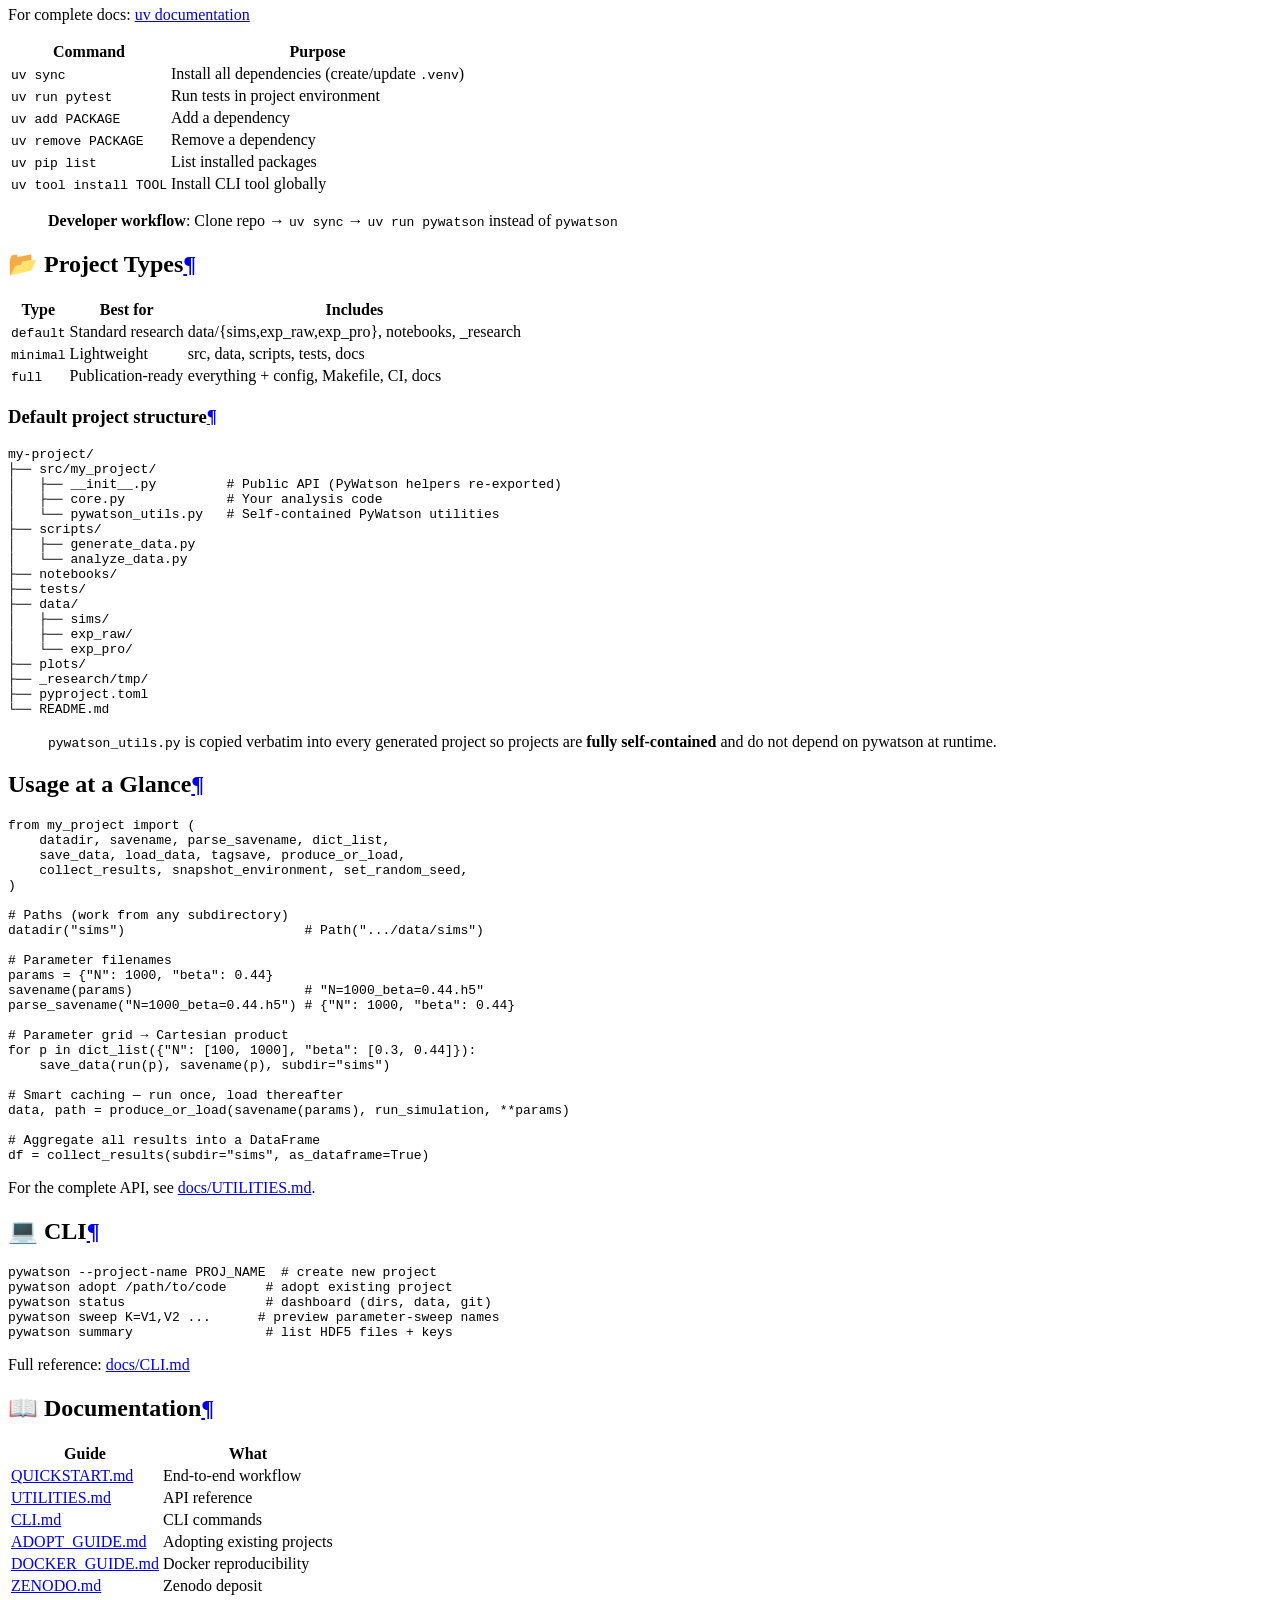
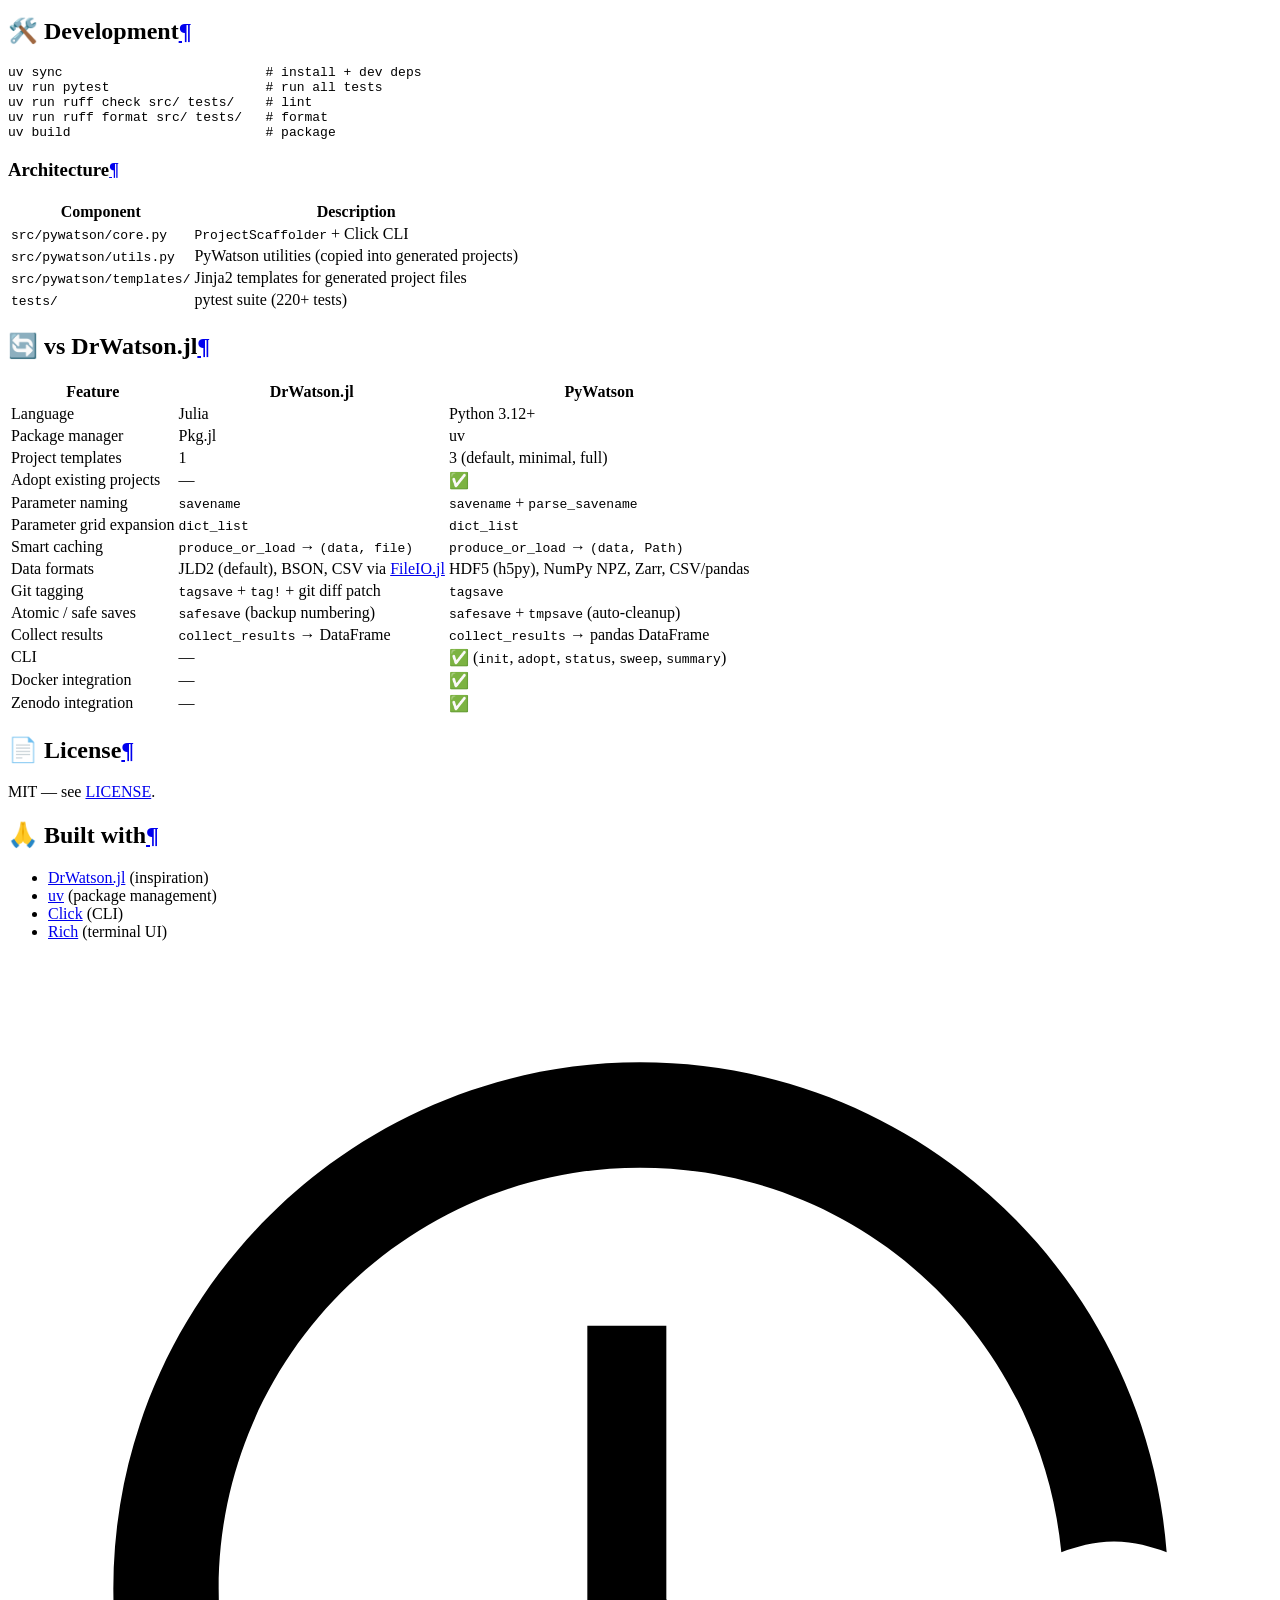
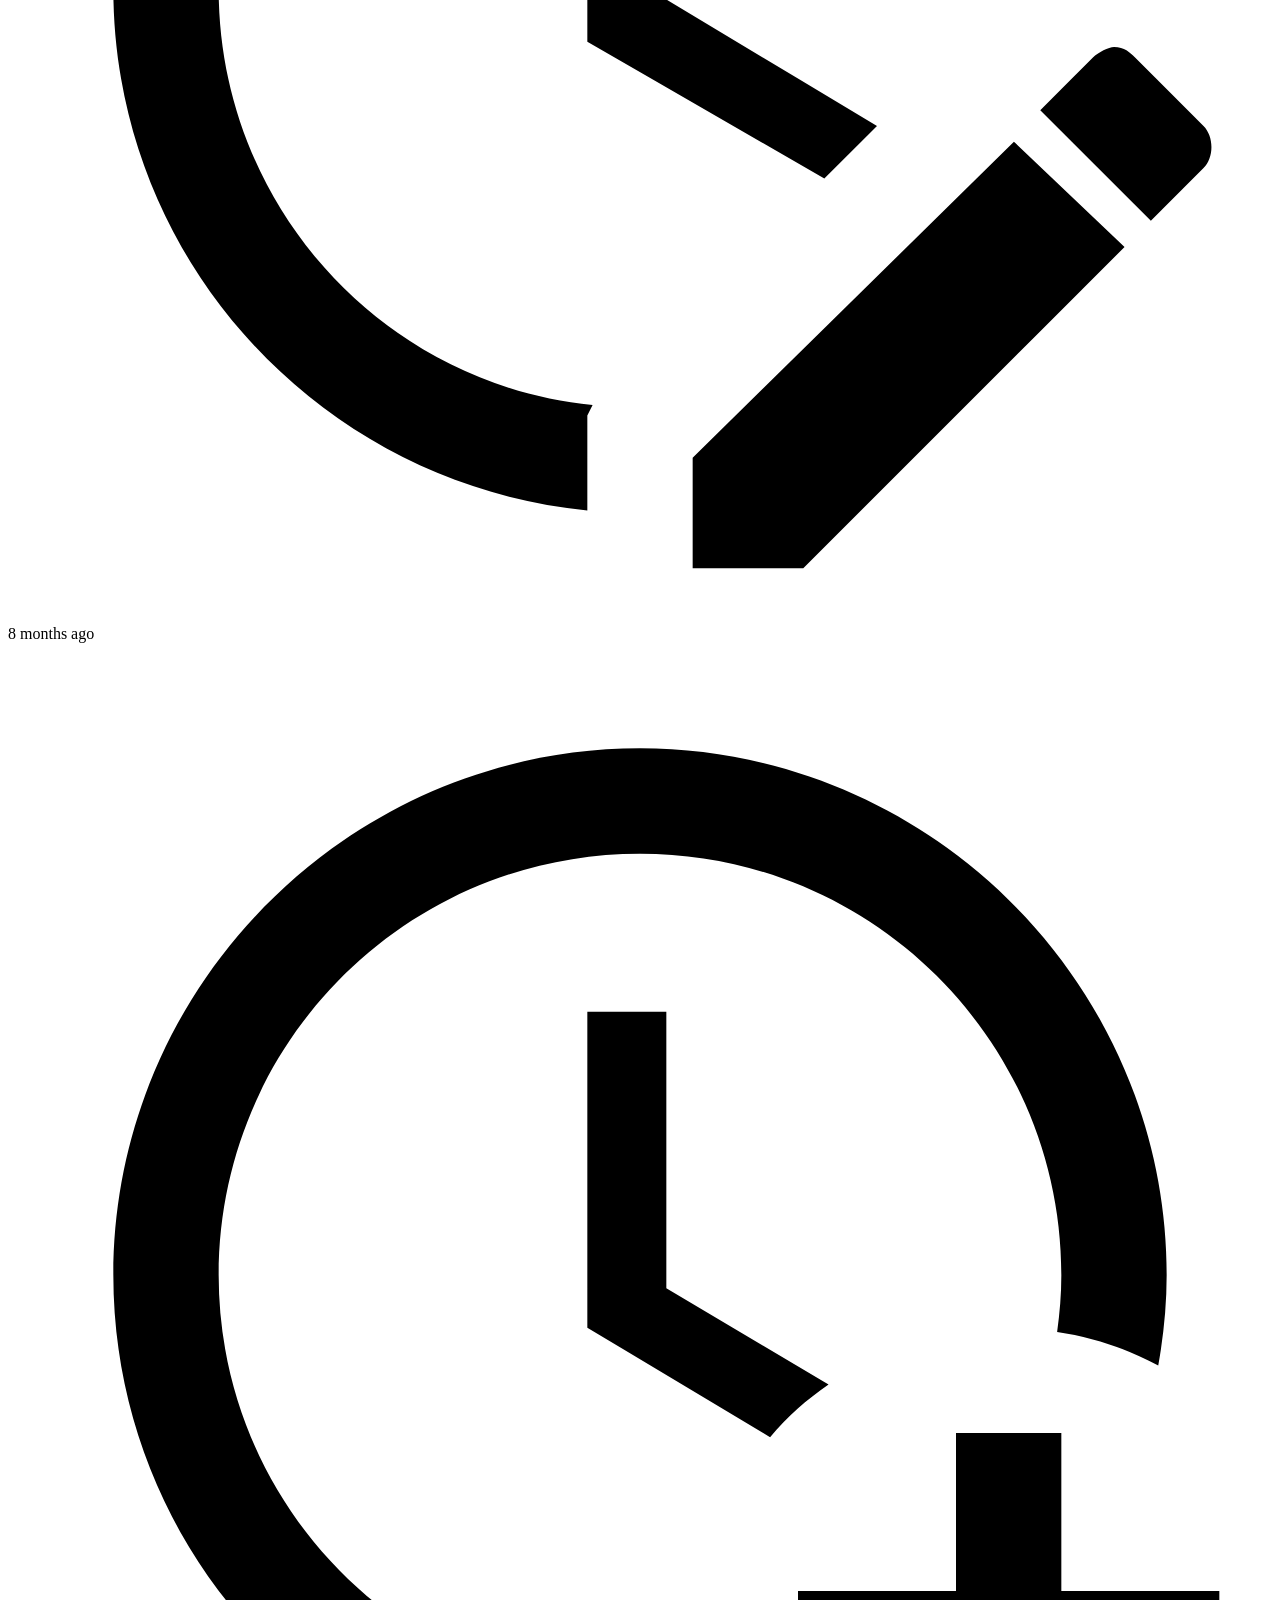
==== commit 50b3912e: "Deployed 518c0a9 with MkDocs version: 1.6.1" ====
--- a/index.html
+++ b/index.html
@@ -1283,8 +1283,8 @@
 <p>A Python scientific project management tool inspired by
 <a href="https://github.com/JuliaDynamics/DrWatson.jl">DrWatson.jl</a>.
 Scaffolds reproducible scientific projects with modern Python tooling
-(<a href="https://docs.astral.sh/uv/">uv</a> + pytest + ruff) and DrWatson-style
-path management, HDF5 data handling, and smart caching.</p>
+(<a href="https://docs.astral.sh/uv/">uv</a> + pytest + ruff) and PyWatson path
+management, HDF5 data handling, and smart caching.</p>
 <h2 id="features">✨ Features<a class="headerlink" href="#features" title="Permanent link">&para;</a></h2>
 <ul>
 <li>📁 <strong>Project scaffolding</strong> — three types (default, minimal, full) with
@@ -1402,9 +1402,9 @@
 <h3 id="default-project-structure">Default project structure<a class="headerlink" href="#default-project-structure" title="Permanent link">&para;</a></h3>
 <div class="language-text highlight"><pre><span></span><code><span id="__span-3-1"><a id="__codelineno-3-1" name="__codelineno-3-1" href="#__codelineno-3-1"></a>my-project/
 </span><span id="__span-3-2"><a id="__codelineno-3-2" name="__codelineno-3-2" href="#__codelineno-3-2"></a>├── src/my_project/
-</span><span id="__span-3-3"><a id="__codelineno-3-3" name="__codelineno-3-3" href="#__codelineno-3-3"></a>│   ├── __init__.py         # Public API (DrWatson helpers re-exported)
+</span><span id="__span-3-3"><a id="__codelineno-3-3" name="__codelineno-3-3" href="#__codelineno-3-3"></a>│   ├── __init__.py         # Public API (PyWatson helpers re-exported)
 </span><span id="__span-3-4"><a id="__codelineno-3-4" name="__codelineno-3-4" href="#__codelineno-3-4"></a>│   ├── core.py             # Your analysis code
-</span><span id="__span-3-5"><a id="__codelineno-3-5" name="__codelineno-3-5" href="#__codelineno-3-5"></a>│   └── pywatson_utils.py   # Self-contained DrWatson utilities
+</span><span id="__span-3-5"><a id="__codelineno-3-5" name="__codelineno-3-5" href="#__codelineno-3-5"></a>│   └── pywatson_utils.py   # Self-contained PyWatson utilities
 </span><span id="__span-3-6"><a id="__codelineno-3-6" name="__codelineno-3-6" href="#__codelineno-3-6"></a>├── scripts/
 </span><span id="__span-3-7"><a id="__codelineno-3-7" name="__codelineno-3-7" href="#__codelineno-3-7"></a>│   ├── generate_data.py
 </span><span id="__span-3-8"><a id="__codelineno-3-8" name="__codelineno-3-8" href="#__codelineno-3-8"></a>│   └── analyze_data.py
@@ -1515,7 +1515,7 @@
 </tr>
 <tr>
 <td><code>src/pywatson/utils.py</code></td>
-<td>DrWatson utilities (copied into generated projects)</td>
+<td>PyWatson utilities (copied into generated projects)</td>
 </tr>
 <tr>
 <td><code>src/pywatson/templates/</code></td>
@@ -1640,7 +1640,7 @@
     <span class="md-icon" title="Last update">
       <svg xmlns="http://www.w3.org/2000/svg" viewBox="0 0 24 24"><path d="M21 13.1c-.1 0-.3.1-.4.2l-1 1 2.1 2.1 1-1c.2-.2.2-.6 0-.8l-1.3-1.3c-.1-.1-.2-.2-.4-.2m-1.9 1.8-6.1 6V23h2.1l6.1-6.1zM12.5 7v5.2l4 2.4-1 1L11 13V7zM11 21.9c-5.1-.5-9-4.8-9-9.9C2 6.5 6.5 2 12 2c5.3 0 9.6 4.1 10 9.3-.3-.1-.6-.2-1-.2s-.7.1-1 .2C19.6 7.2 16.2 4 12 4c-4.4 0-8 3.6-8 8 0 4.1 3.1 7.5 7.1 7.9l-.1.2z"/></svg>
     </span>
-    <span class="git-revision-date-localized-plugin git-revision-date-localized-plugin-timeago" title="March 10, 2026 16:13:03 UTC"><span class="timeago" datetime="2026-03-10T16:13:03+00:00" locale="en"></span></span><span class="git-revision-date-localized-plugin git-revision-date-localized-plugin-iso_date" title="March 10, 2026 16:13:03 UTC">2026-03-10</span>
+    <span class="git-revision-date-localized-plugin git-revision-date-localized-plugin-timeago" title="March 10, 2026 18:19:39 UTC"><span class="timeago" datetime="2026-03-10T18:19:39+00:00" locale="en"></span></span><span class="git-revision-date-localized-plugin git-revision-date-localized-plugin-iso_date" title="March 10, 2026 18:19:39 UTC">2026-03-10</span>
   </span>
 
     
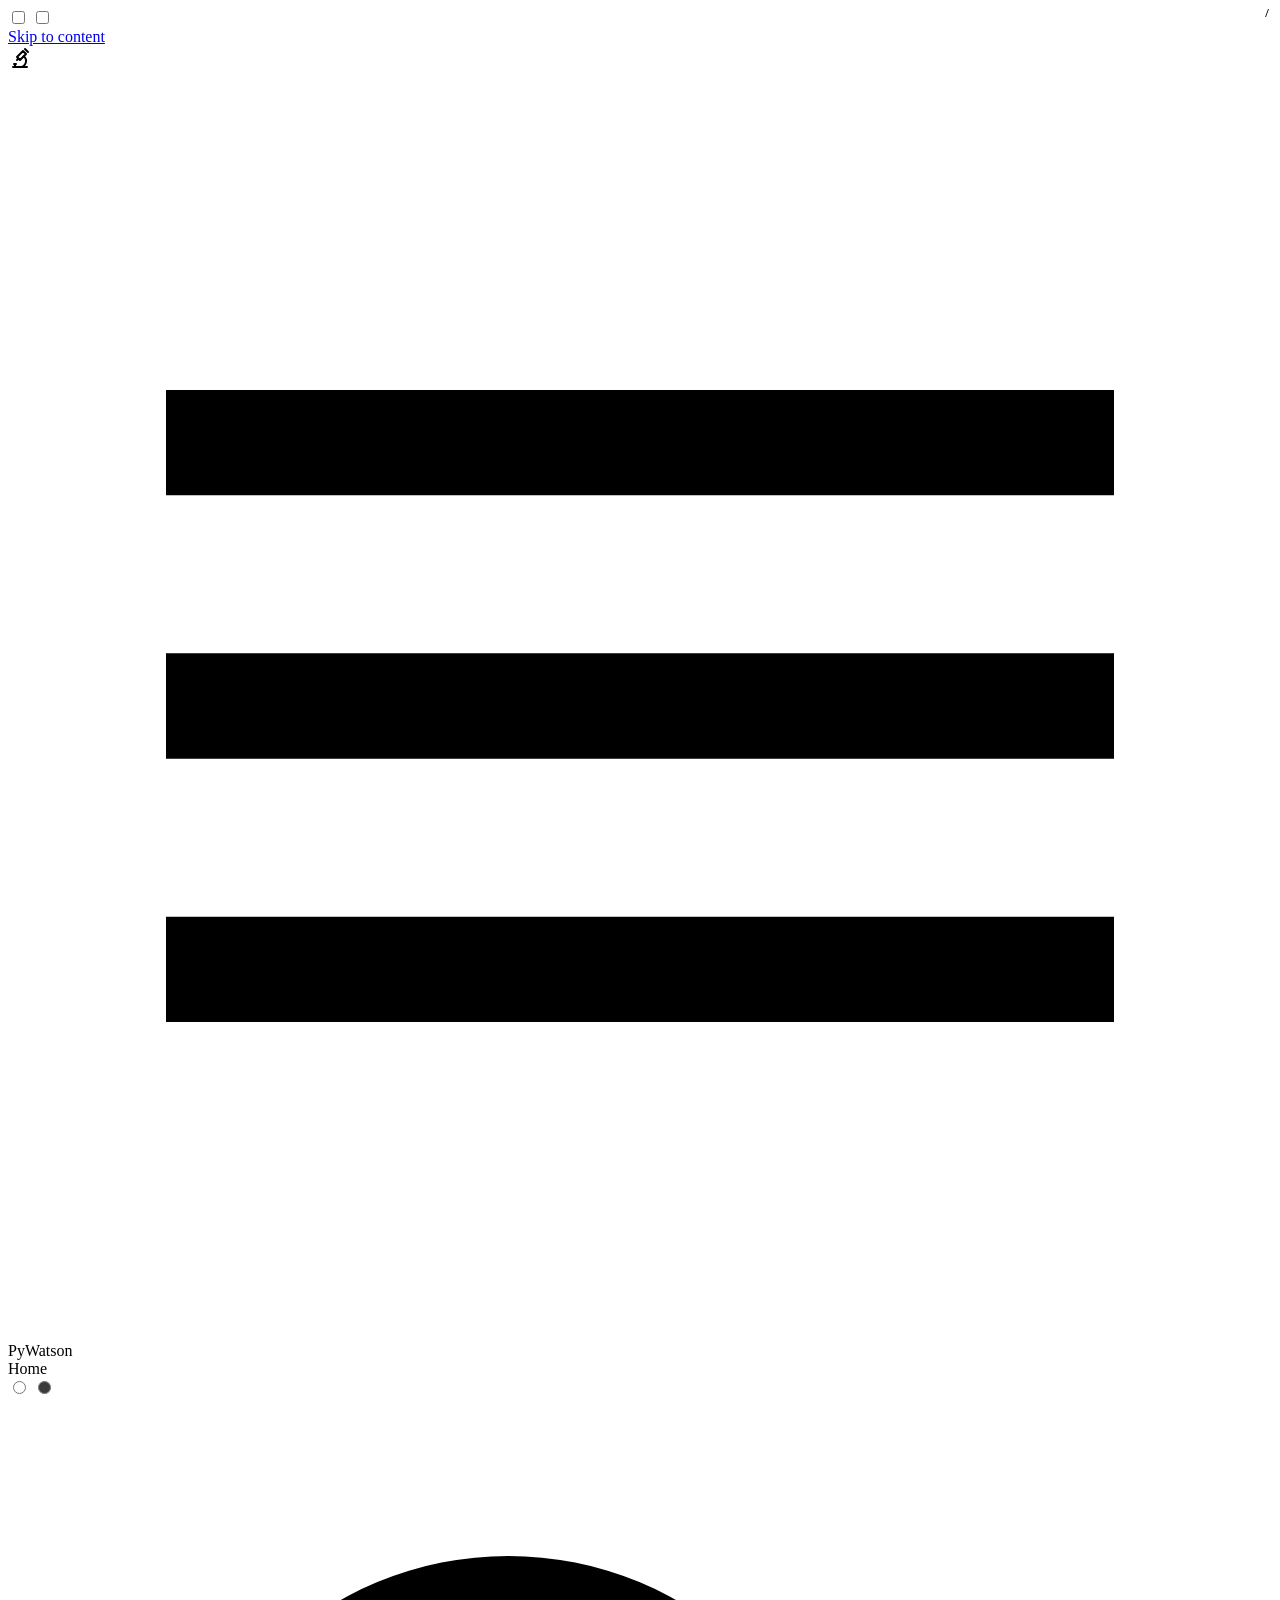
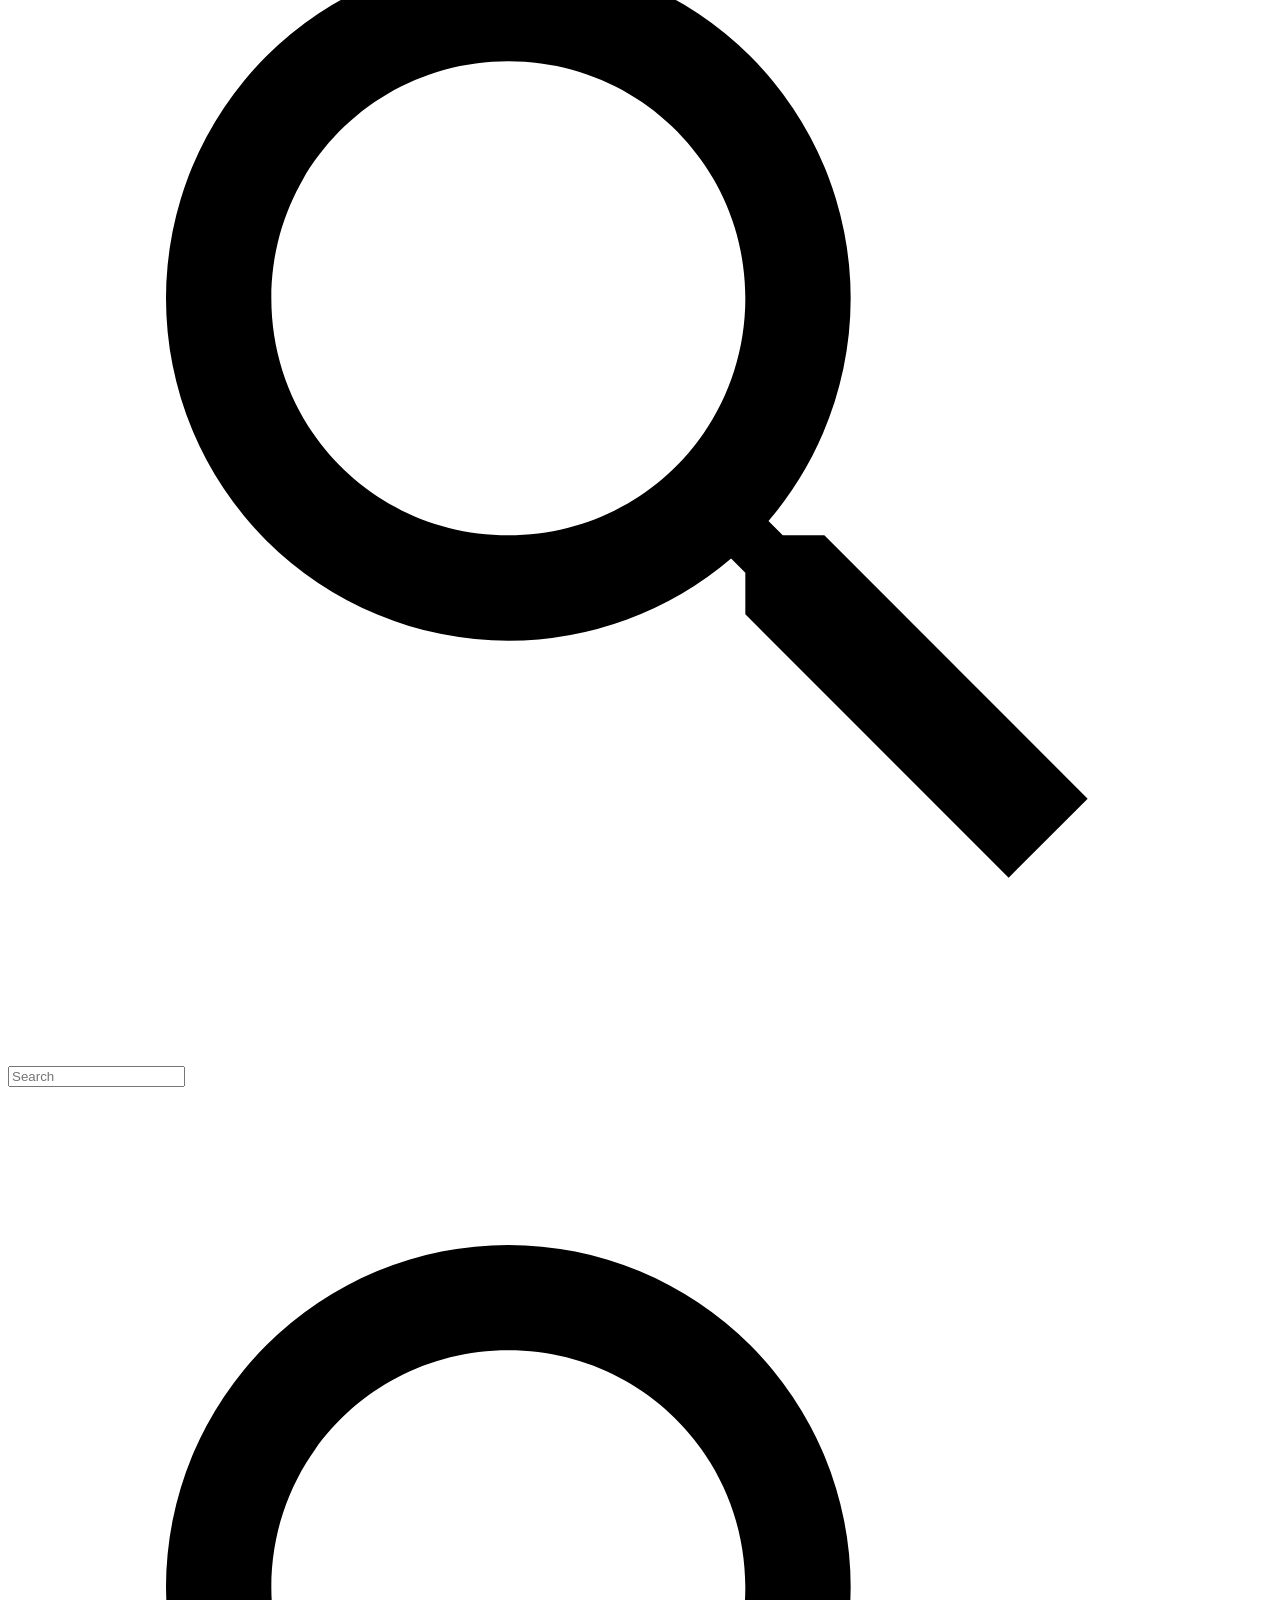
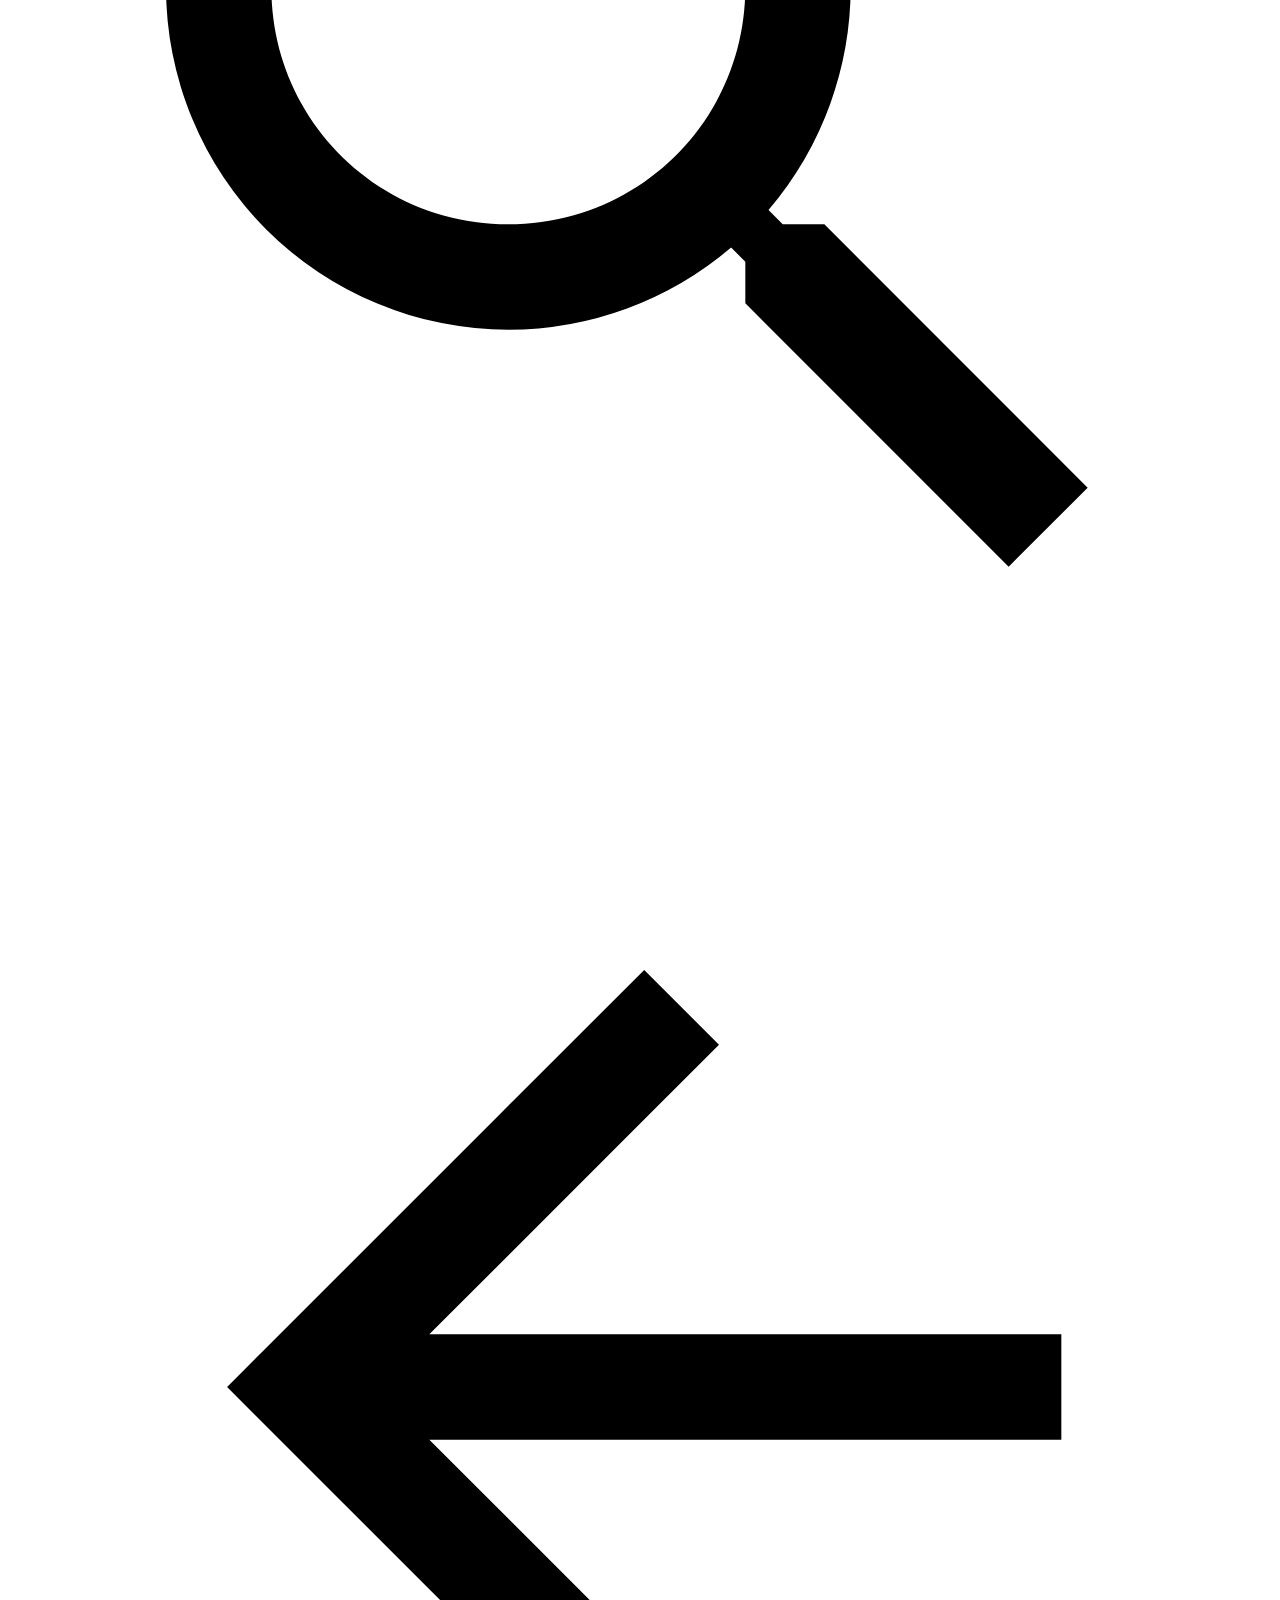
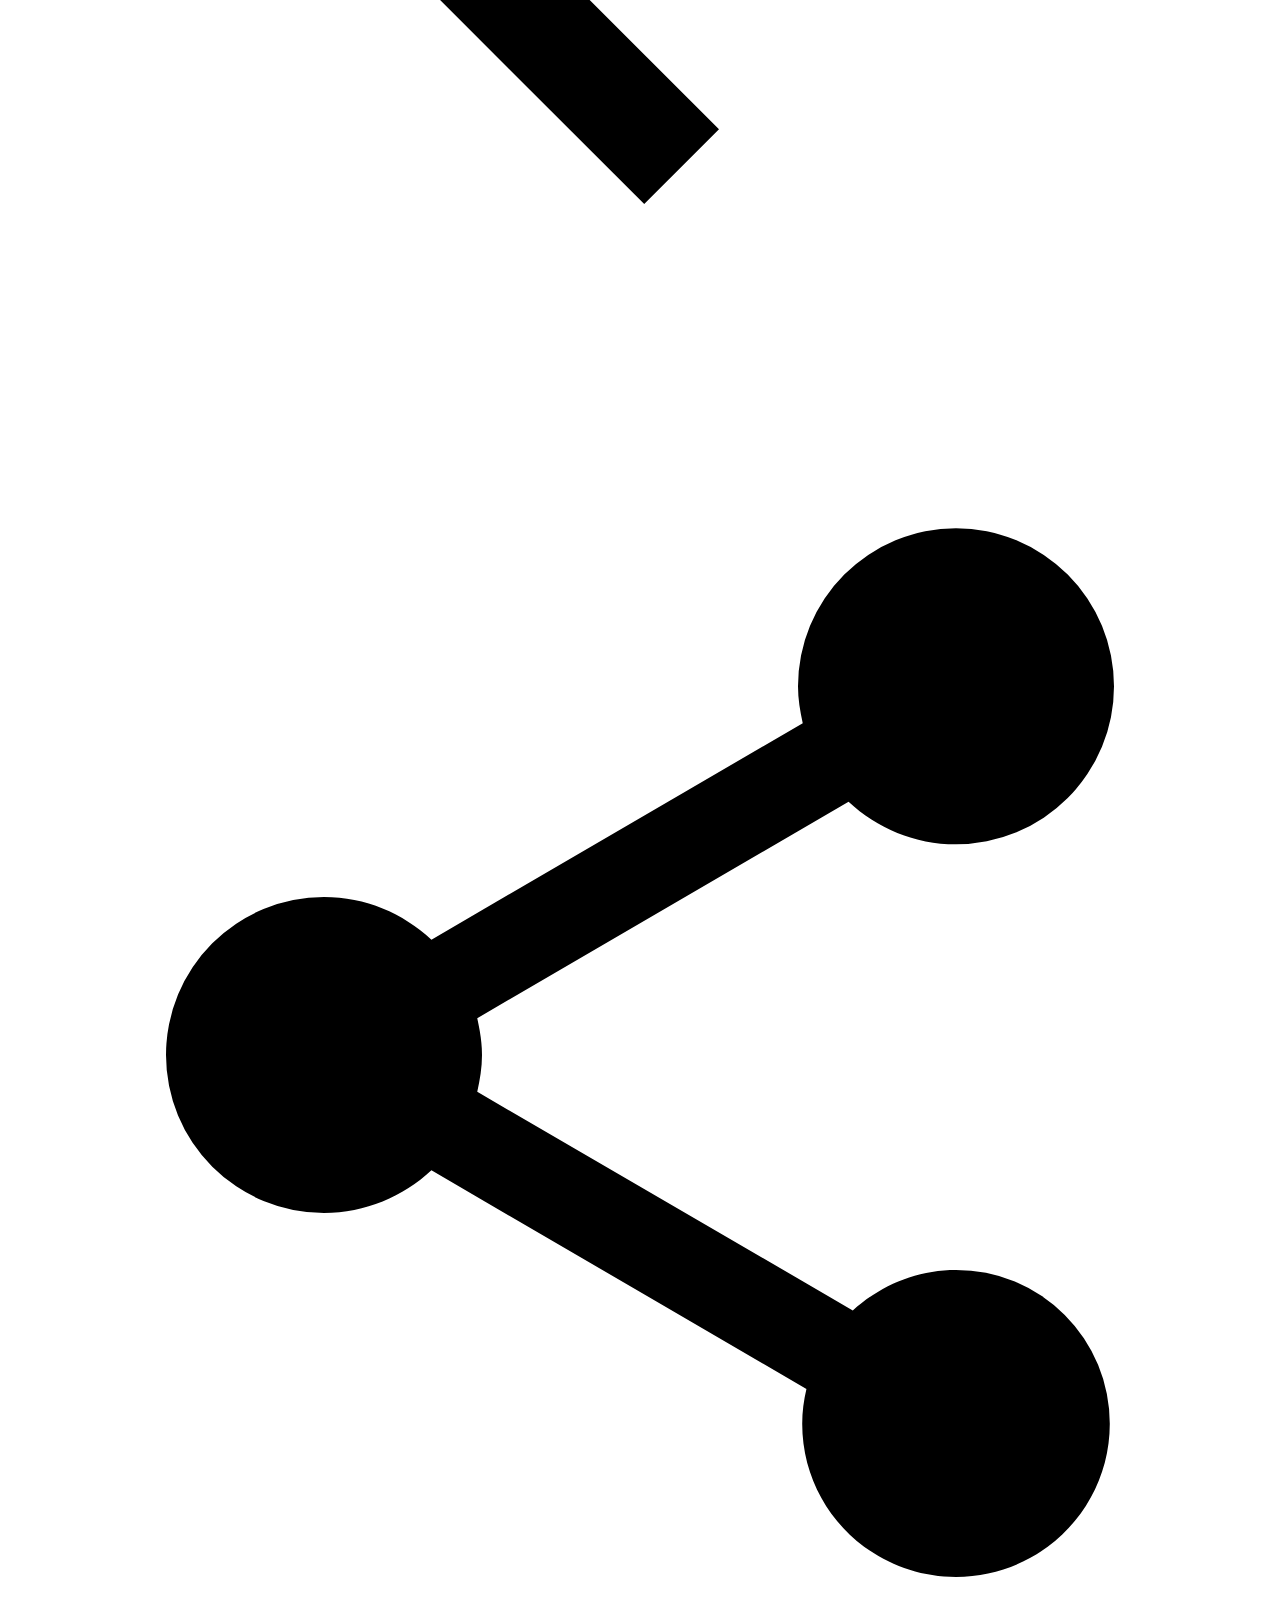
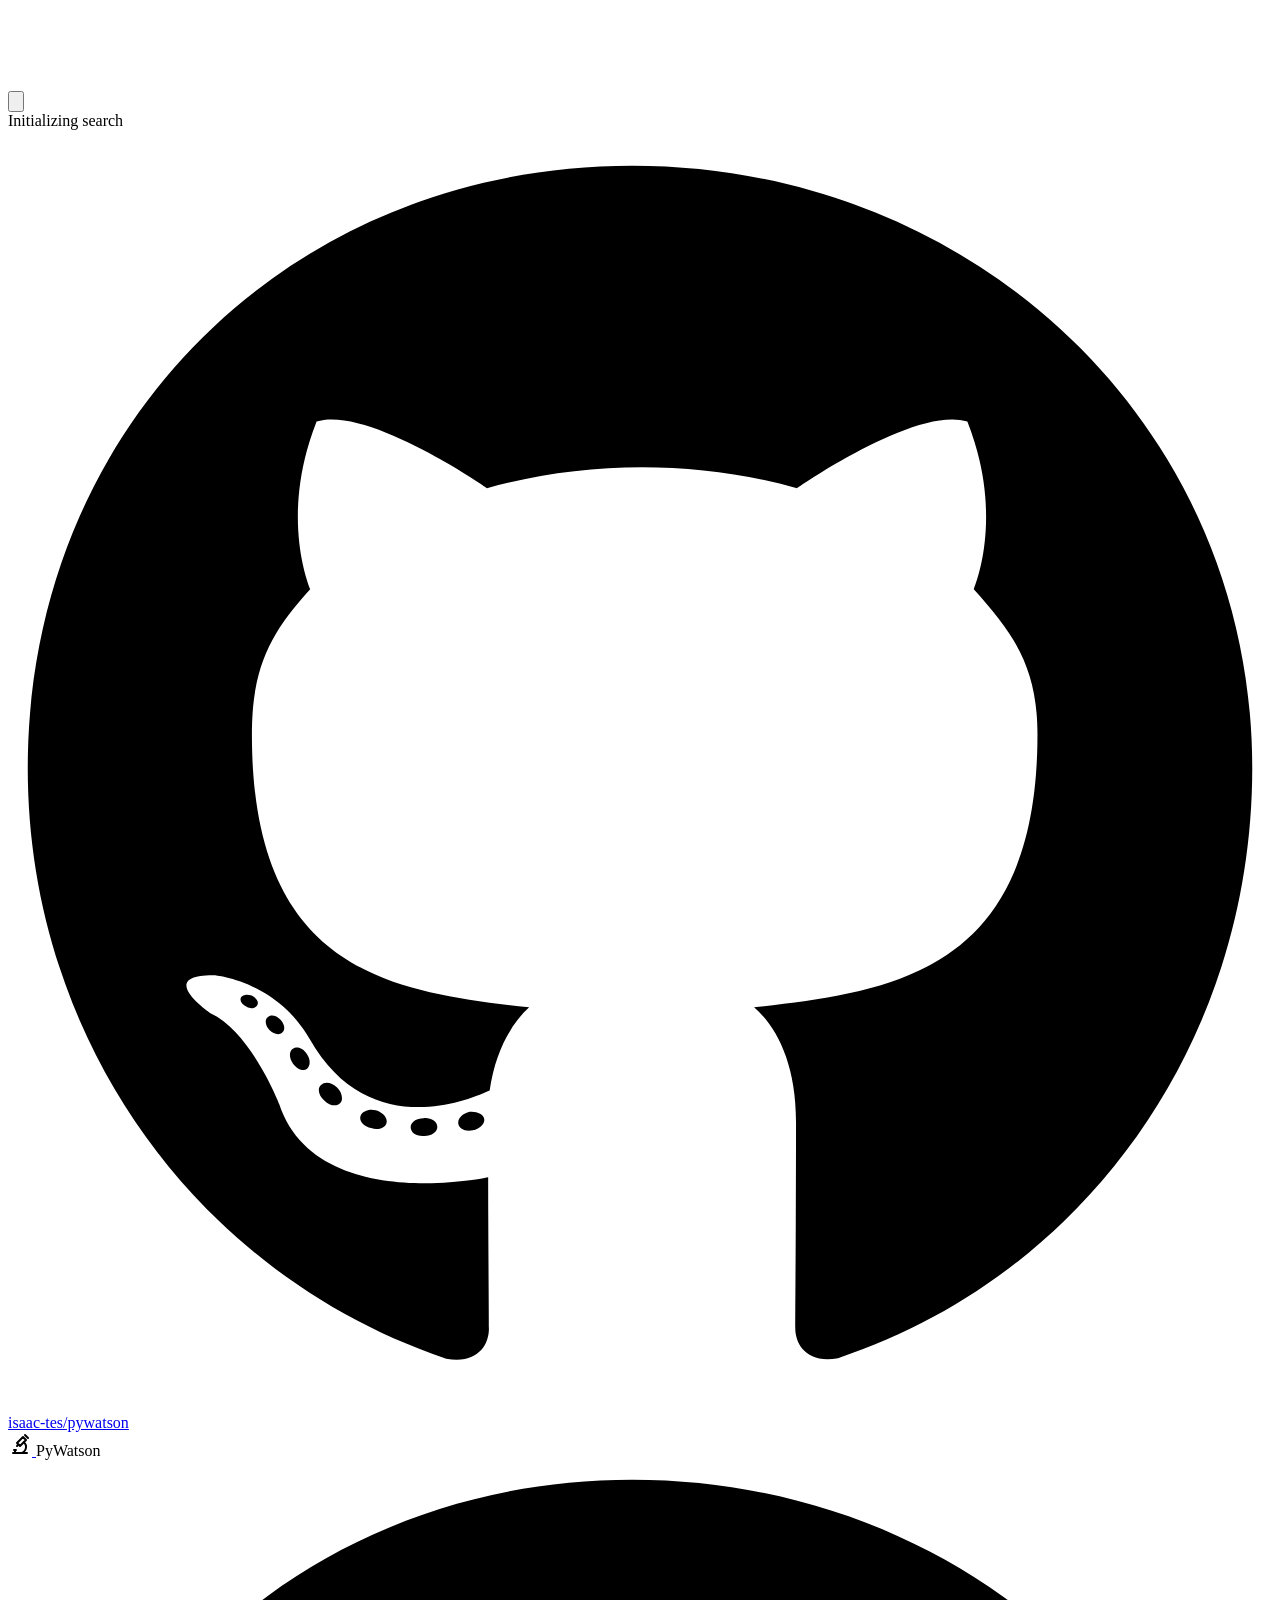
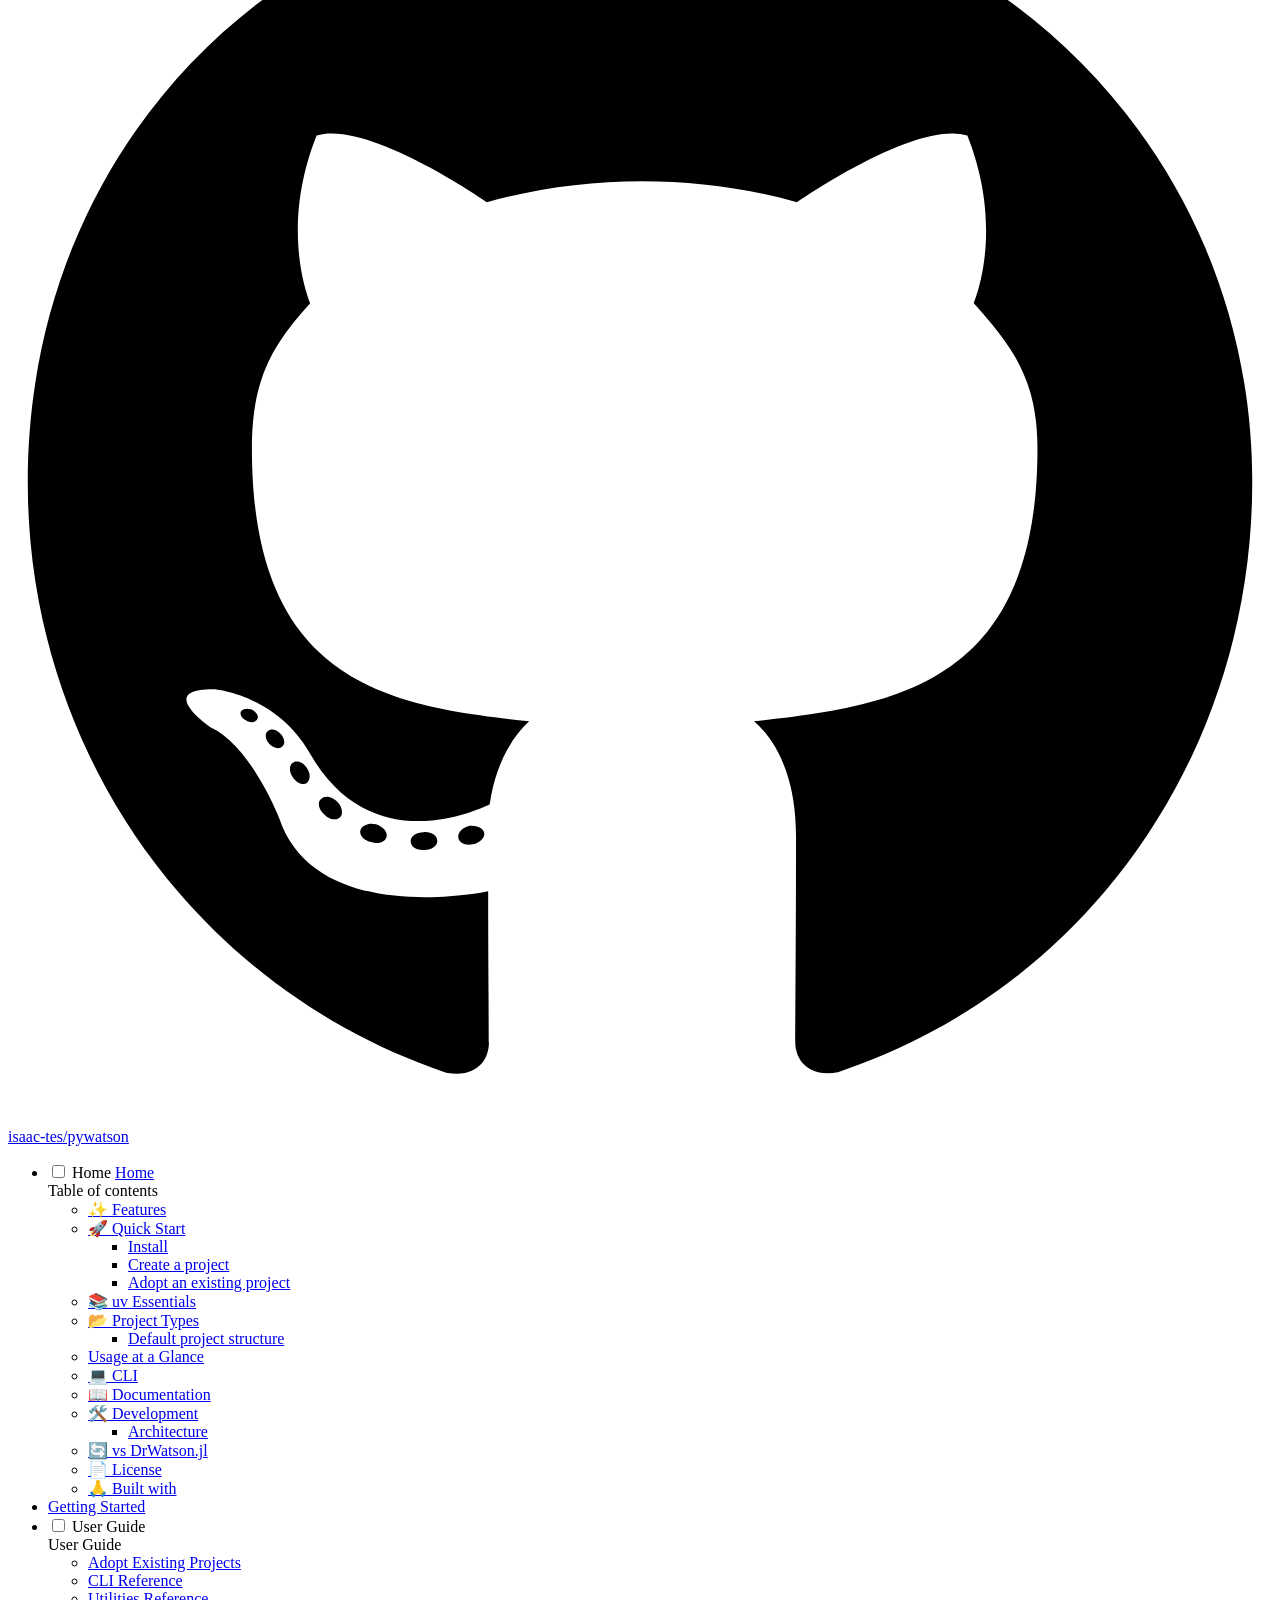
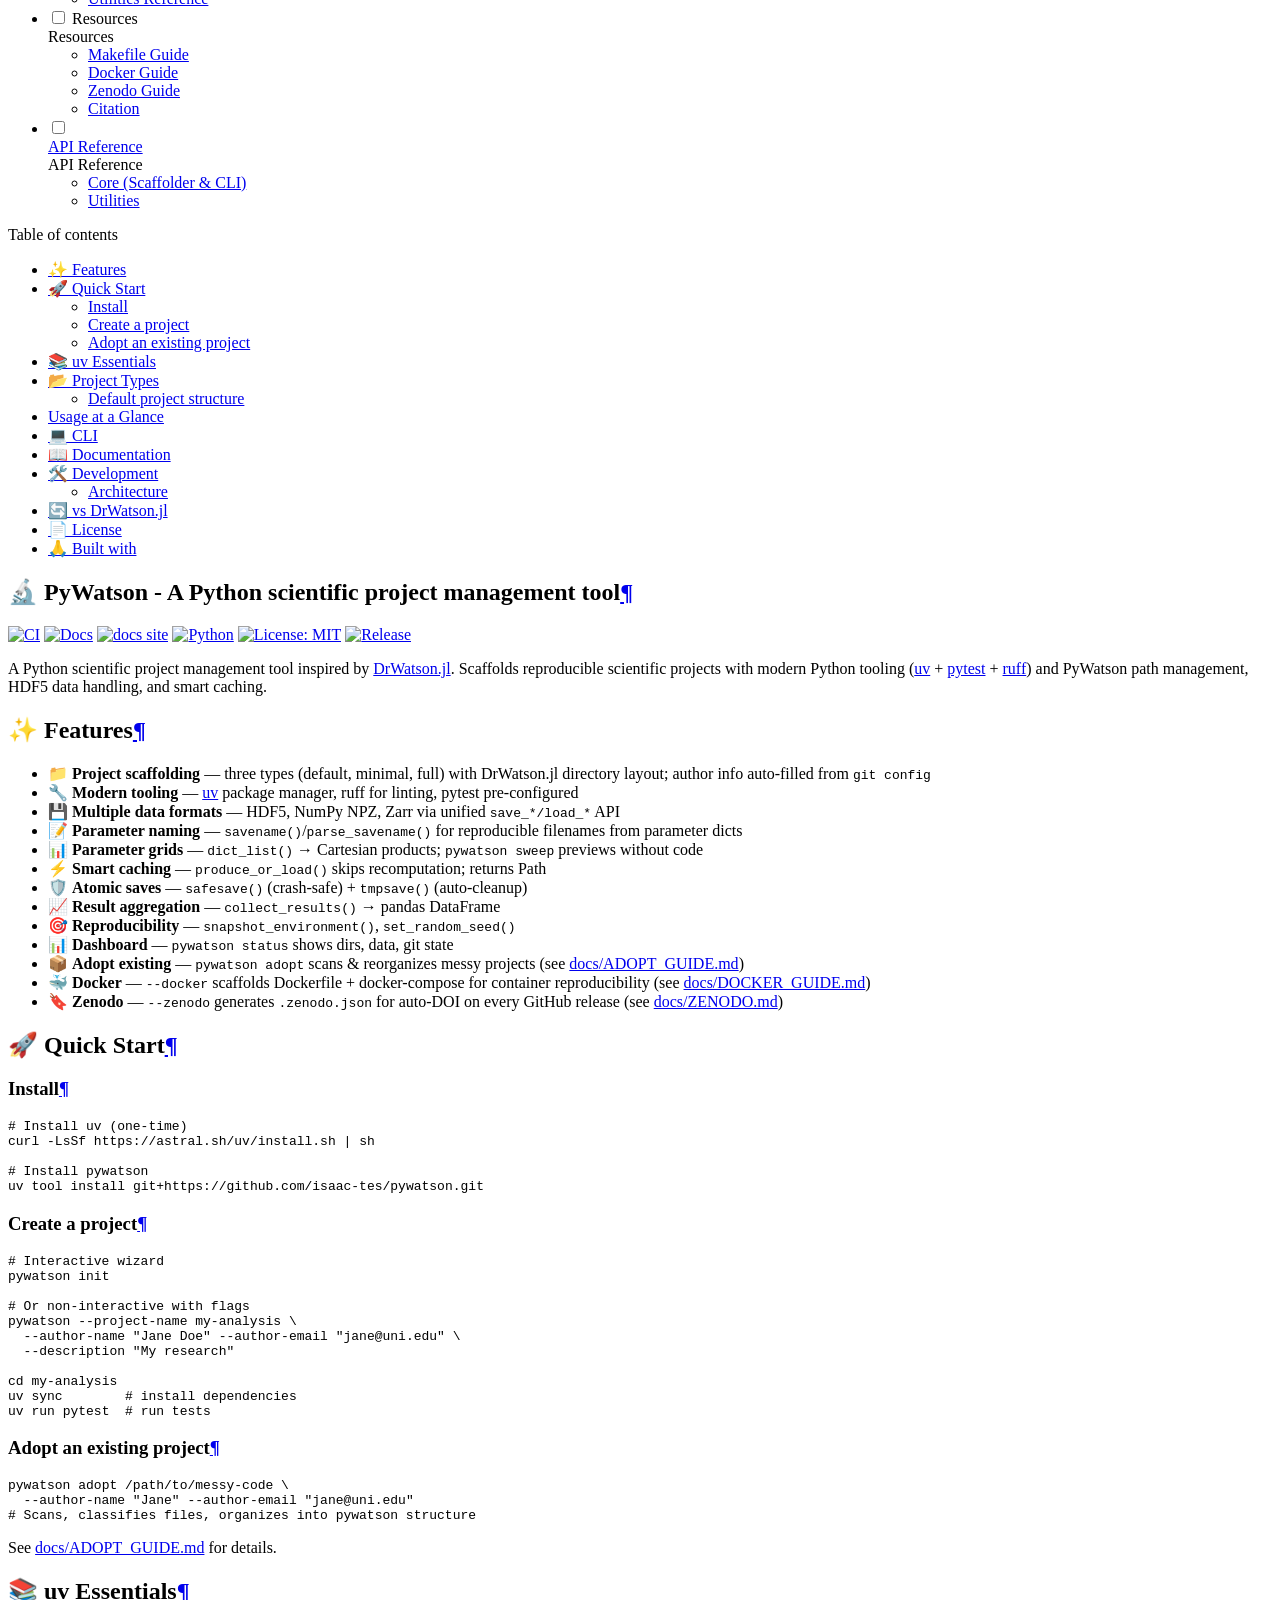
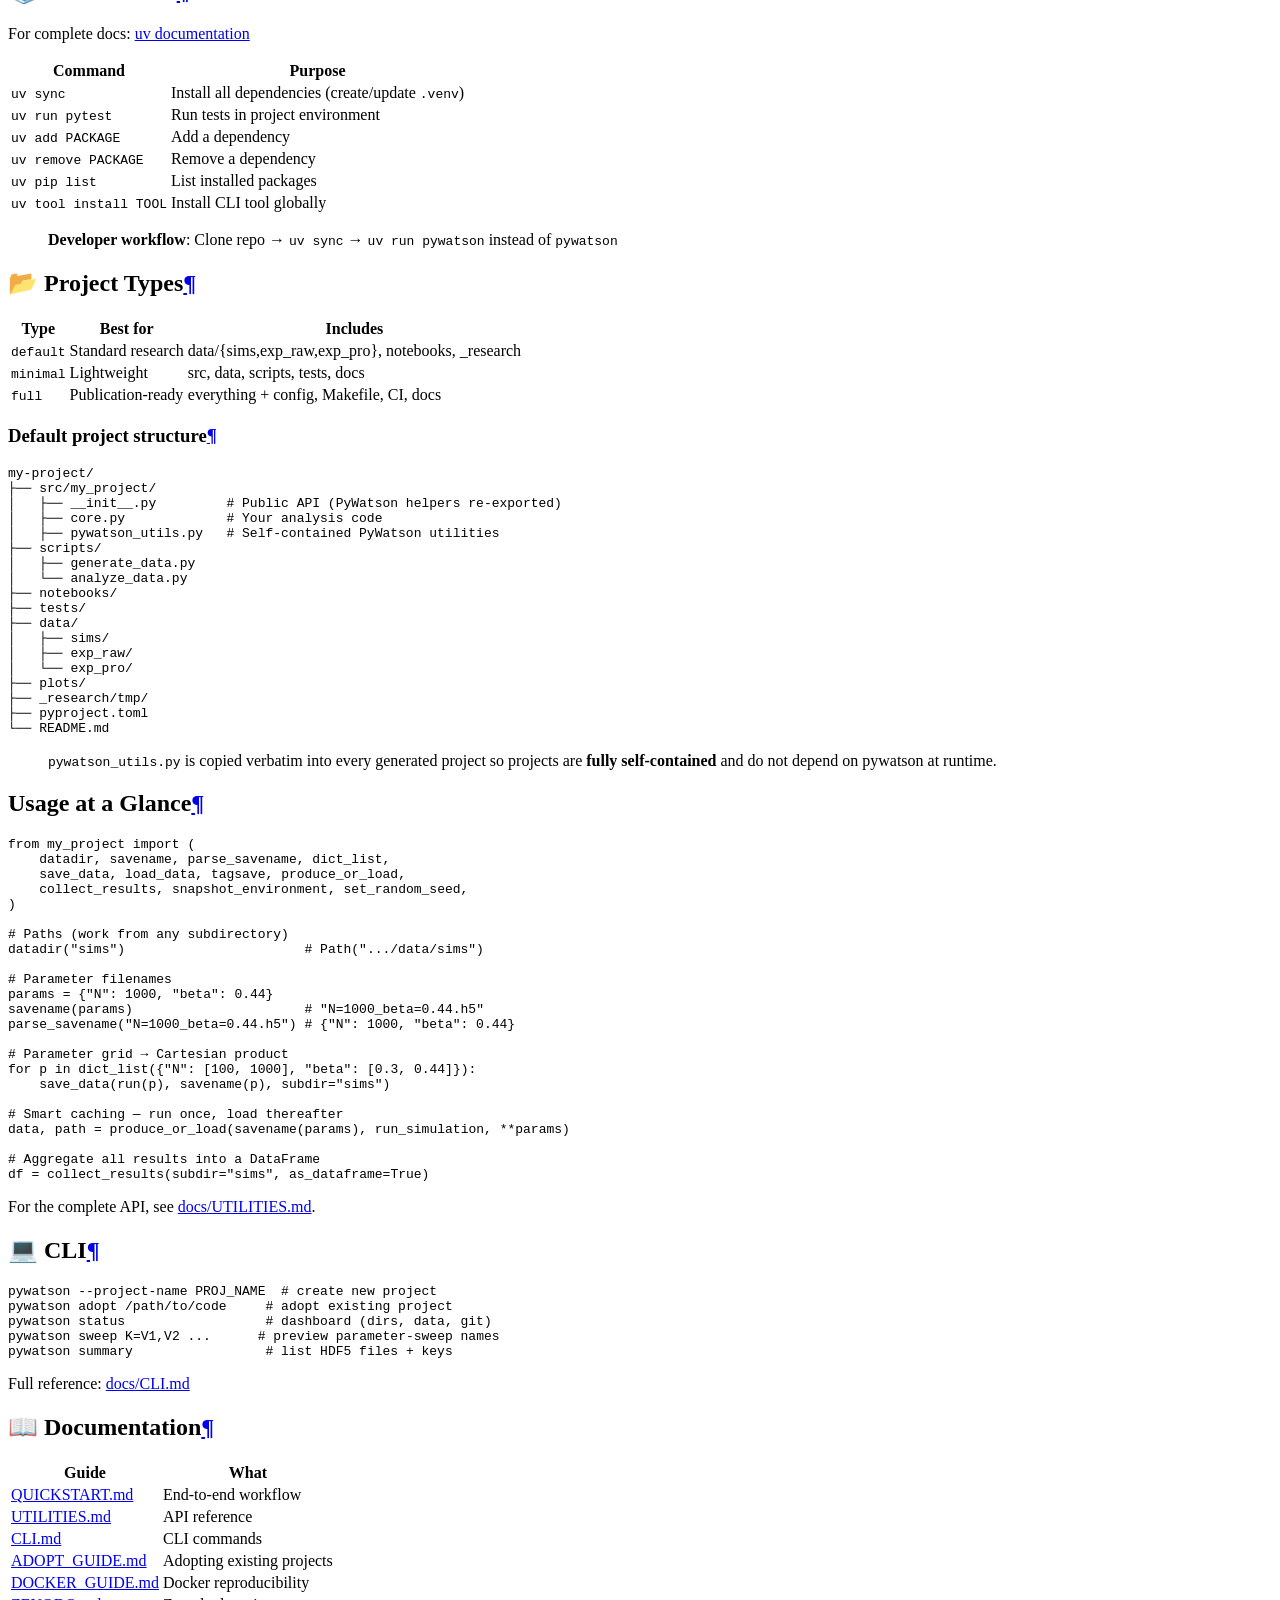
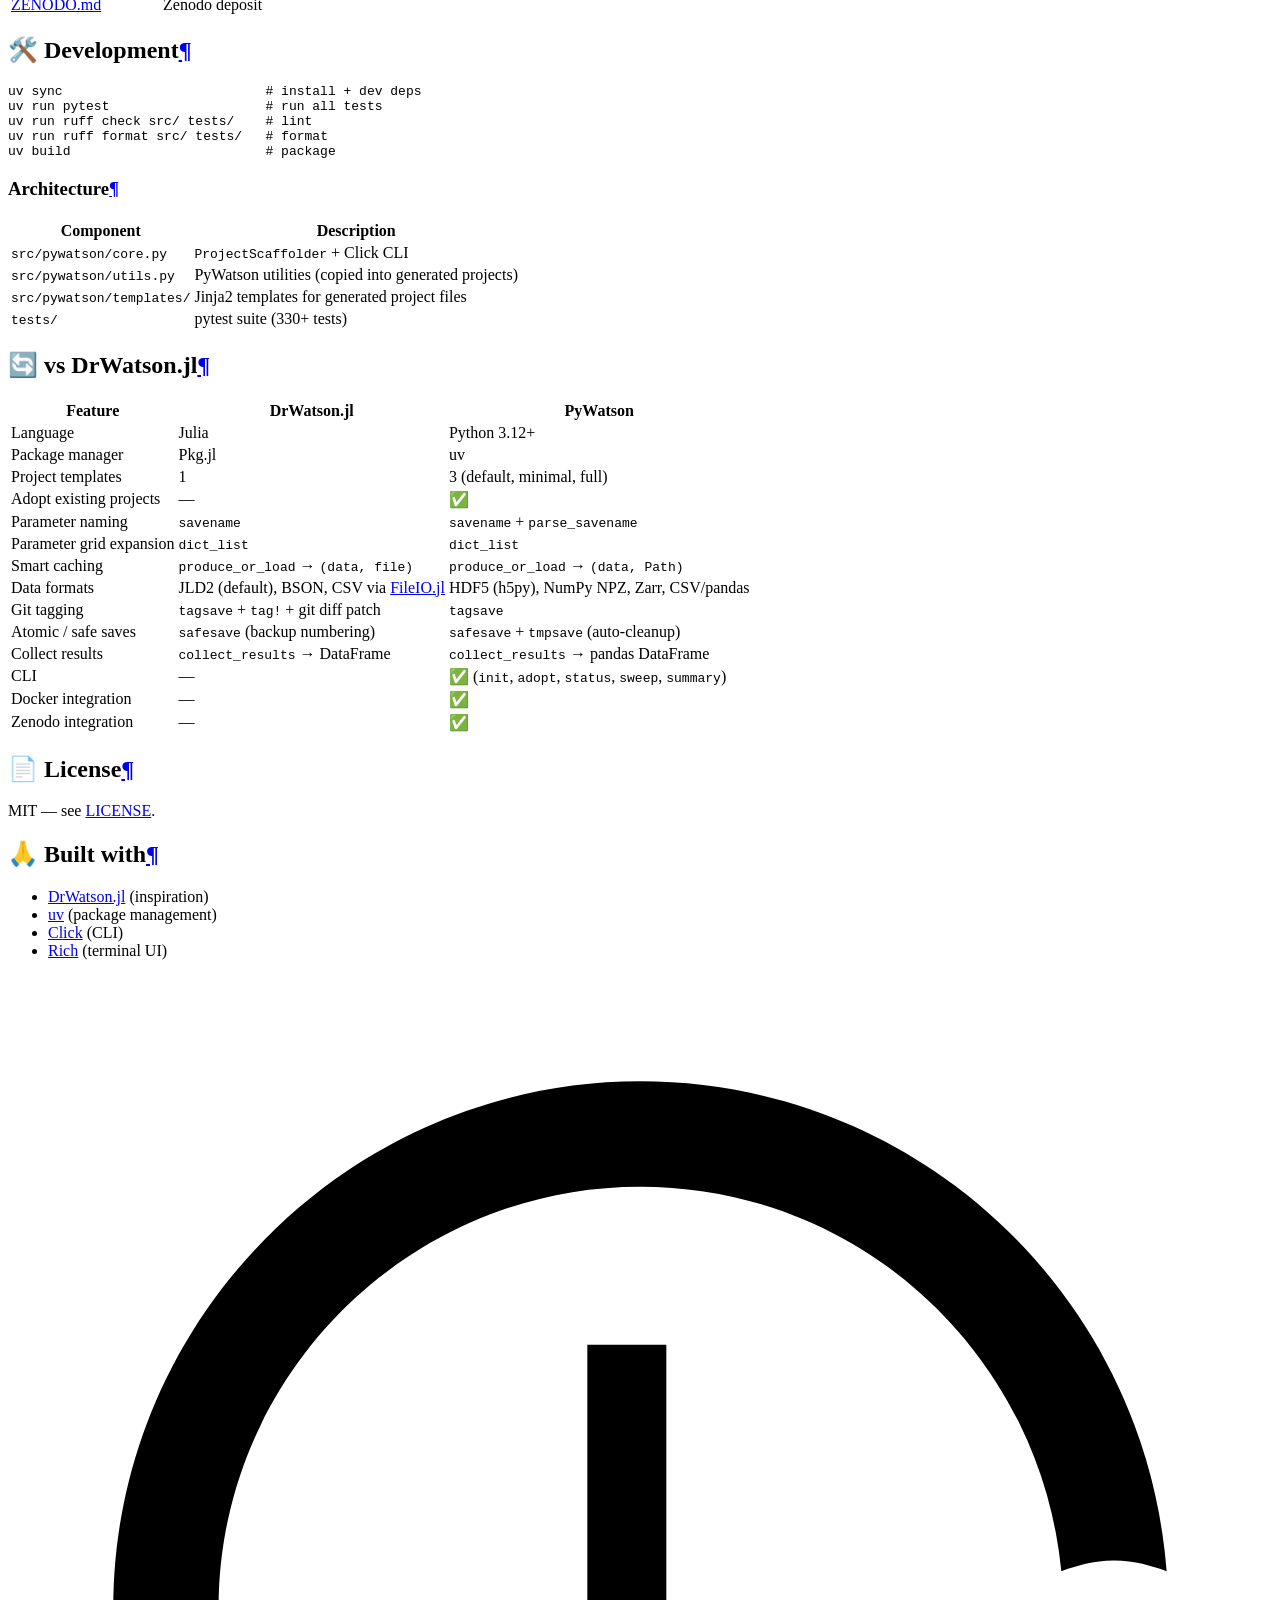
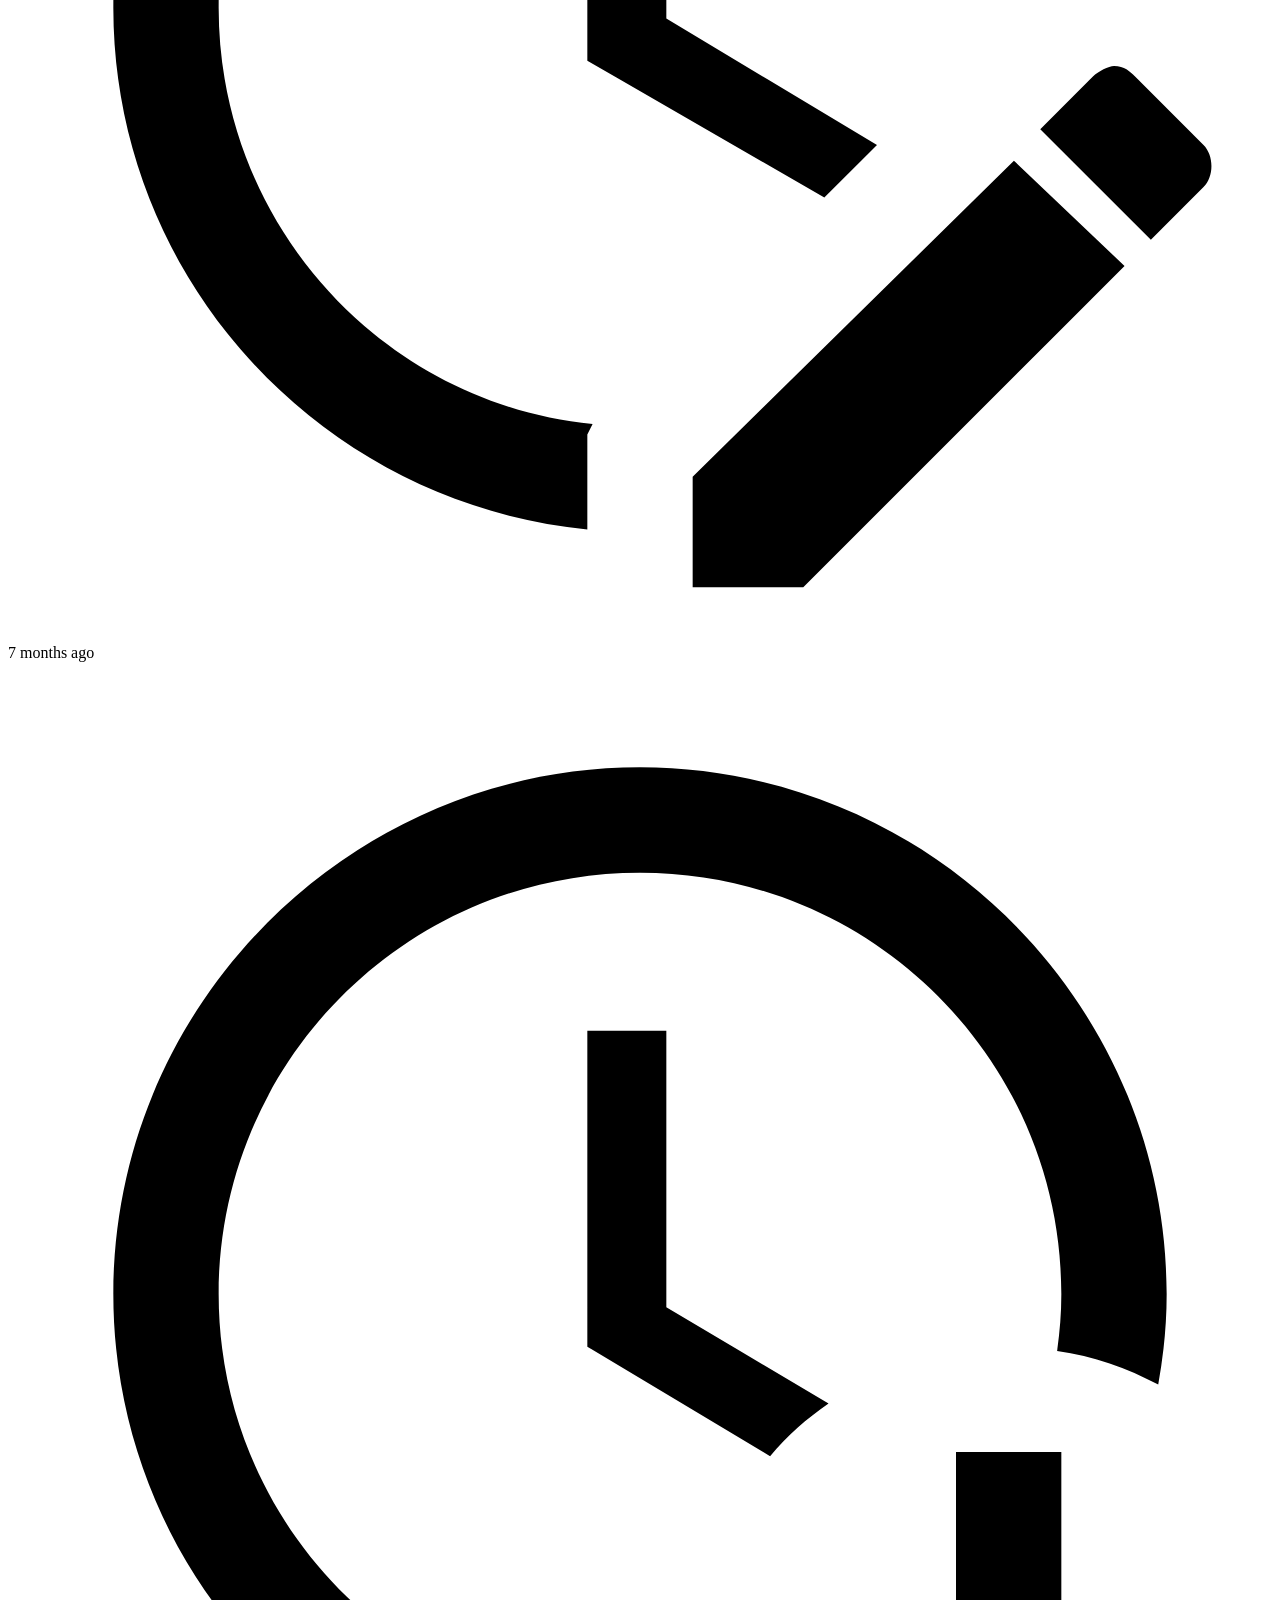
==== commit 651f27df: "Deployed c9d3f85 with MkDocs version: 1.6.1" ====
--- a/index.html
+++ b/index.html
@@ -23,7 +23,7 @@
       
       
       <link rel="icon" href="assets/logo.svg">
-      <meta name="generator" content="mkdocs-1.6.1, mkdocs-material-9.7.5">
+      <meta name="generator" content="mkdocs-1.6.1, mkdocs-material-9.7.6">
     
     
       
@@ -842,7 +842,7 @@
   <span class="md-ellipsis">
     
   
-    Zenodo & Citation
+    Zenodo Guide
   
 
     
@@ -1283,7 +1283,7 @@
 <p>A Python scientific project management tool inspired by
 <a href="https://github.com/JuliaDynamics/DrWatson.jl">DrWatson.jl</a>.
 Scaffolds reproducible scientific projects with modern Python tooling
-(<a href="https://docs.astral.sh/uv/">uv</a> + pytest + ruff) and PyWatson path
+(<a href="https://docs.astral.sh/uv/">uv</a> + <a href="https://docs.pytest.org/en/stable/">pytest</a> + <a href="https://docs.astral.sh/ruff/">ruff</a>) and PyWatson path
 management, HDF5 data handling, and smart caching.</p>
 <h2 id="features">✨ Features<a class="headerlink" href="#features" title="Permanent link">&para;</a></h2>
 <ul>
@@ -1303,8 +1303,10 @@
 <li>📊 <strong>Dashboard</strong> — <code>pywatson status</code> shows dirs, data, git state</li>
 <li>📦 <strong>Adopt existing</strong> — <code>pywatson adopt</code> scans &amp; reorganizes messy projects
   (see <a href="ADOPT_GUIDE/">docs/ADOPT_GUIDE.md</a>)</li>
-<li>🐳 <strong>Docker &amp; Zenodo</strong> — <code>--docker</code> adds reproducibility bundle
+<li>🐳 <strong>Docker</strong> — <code>--docker</code> scaffolds Dockerfile + docker-compose for container reproducibility
   (see <a href="DOCKER_GUIDE/">docs/DOCKER_GUIDE.md</a>)</li>
+<li>🔖 <strong>Zenodo</strong> — <code>--zenodo</code> generates <code>.zenodo.json</code> for auto-DOI on every GitHub release
+  (see <a href="ZENODO/">docs/ZENODO.md</a>)</li>
 </ul>
 <h2 id="quick-start">🚀 Quick Start<a class="headerlink" href="#quick-start" title="Permanent link">&para;</a></h2>
 <h3 id="install">Install<a class="headerlink" href="#install" title="Permanent link">&para;</a></h3>
@@ -1404,7 +1406,7 @@
 </span><span id="__span-3-2"><a id="__codelineno-3-2" name="__codelineno-3-2" href="#__codelineno-3-2"></a>├── src/my_project/
 </span><span id="__span-3-3"><a id="__codelineno-3-3" name="__codelineno-3-3" href="#__codelineno-3-3"></a>│   ├── __init__.py         # Public API (PyWatson helpers re-exported)
 </span><span id="__span-3-4"><a id="__codelineno-3-4" name="__codelineno-3-4" href="#__codelineno-3-4"></a>│   ├── core.py             # Your analysis code
-</span><span id="__span-3-5"><a id="__codelineno-3-5" name="__codelineno-3-5" href="#__codelineno-3-5"></a>│   └── pywatson_utils.py   # Self-contained PyWatson utilities
+</span><span id="__span-3-5"><a id="__codelineno-3-5" name="__codelineno-3-5" href="#__codelineno-3-5"></a>│   ├── pywatson_utils.py   # Self-contained PyWatson utilities
 </span><span id="__span-3-6"><a id="__codelineno-3-6" name="__codelineno-3-6" href="#__codelineno-3-6"></a>├── scripts/
 </span><span id="__span-3-7"><a id="__codelineno-3-7" name="__codelineno-3-7" href="#__codelineno-3-7"></a>│   ├── generate_data.py
 </span><span id="__span-3-8"><a id="__codelineno-3-8" name="__codelineno-3-8" href="#__codelineno-3-8"></a>│   └── analyze_data.py
@@ -1523,7 +1525,7 @@
 </tr>
 <tr>
 <td><code>tests/</code></td>
-<td>pytest suite (220+ tests)</td>
+<td>pytest suite (330+ tests)</td>
 </tr>
 </tbody>
 </table>
@@ -1640,7 +1642,7 @@
     <span class="md-icon" title="Last update">
       <svg xmlns="http://www.w3.org/2000/svg" viewBox="0 0 24 24"><path d="M21 13.1c-.1 0-.3.1-.4.2l-1 1 2.1 2.1 1-1c.2-.2.2-.6 0-.8l-1.3-1.3c-.1-.1-.2-.2-.4-.2m-1.9 1.8-6.1 6V23h2.1l6.1-6.1zM12.5 7v5.2l4 2.4-1 1L11 13V7zM11 21.9c-5.1-.5-9-4.8-9-9.9C2 6.5 6.5 2 12 2c5.3 0 9.6 4.1 10 9.3-.3-.1-.6-.2-1-.2s-.7.1-1 .2C19.6 7.2 16.2 4 12 4c-4.4 0-8 3.6-8 8 0 4.1 3.1 7.5 7.1 7.9l-.1.2z"/></svg>
     </span>
-    <span class="git-revision-date-localized-plugin git-revision-date-localized-plugin-timeago" title="March 10, 2026 18:19:39 UTC"><span class="timeago" datetime="2026-03-10T18:19:39+00:00" locale="en"></span></span><span class="git-revision-date-localized-plugin git-revision-date-localized-plugin-iso_date" title="March 10, 2026 18:19:39 UTC">2026-03-10</span>
+    <span class="git-revision-date-localized-plugin git-revision-date-localized-plugin-timeago" title="April 19, 2026 16:06:48 UTC"><span class="timeago" datetime="2026-04-19T16:06:48+00:00" locale="en"></span></span><span class="git-revision-date-localized-plugin git-revision-date-localized-plugin-iso_date" title="April 19, 2026 16:06:48 UTC">2026-04-19</span>
   </span>
 
     
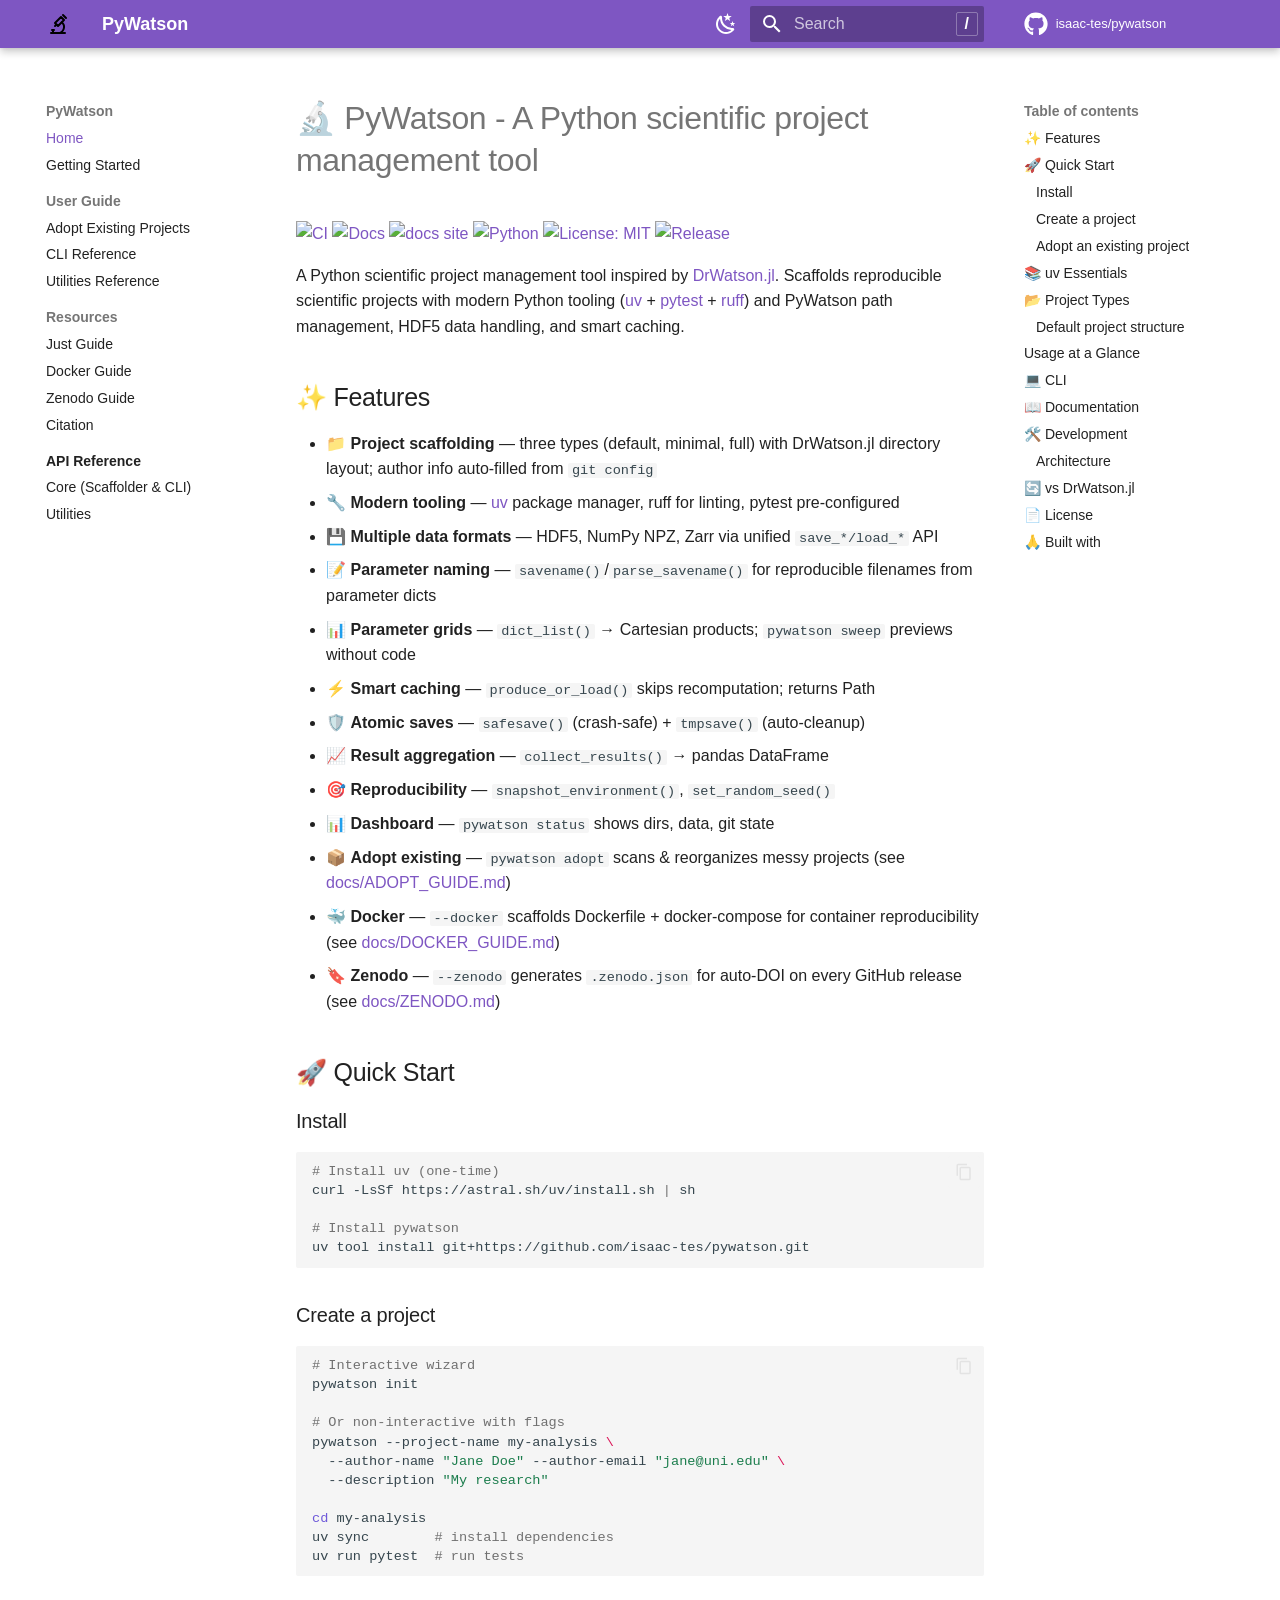
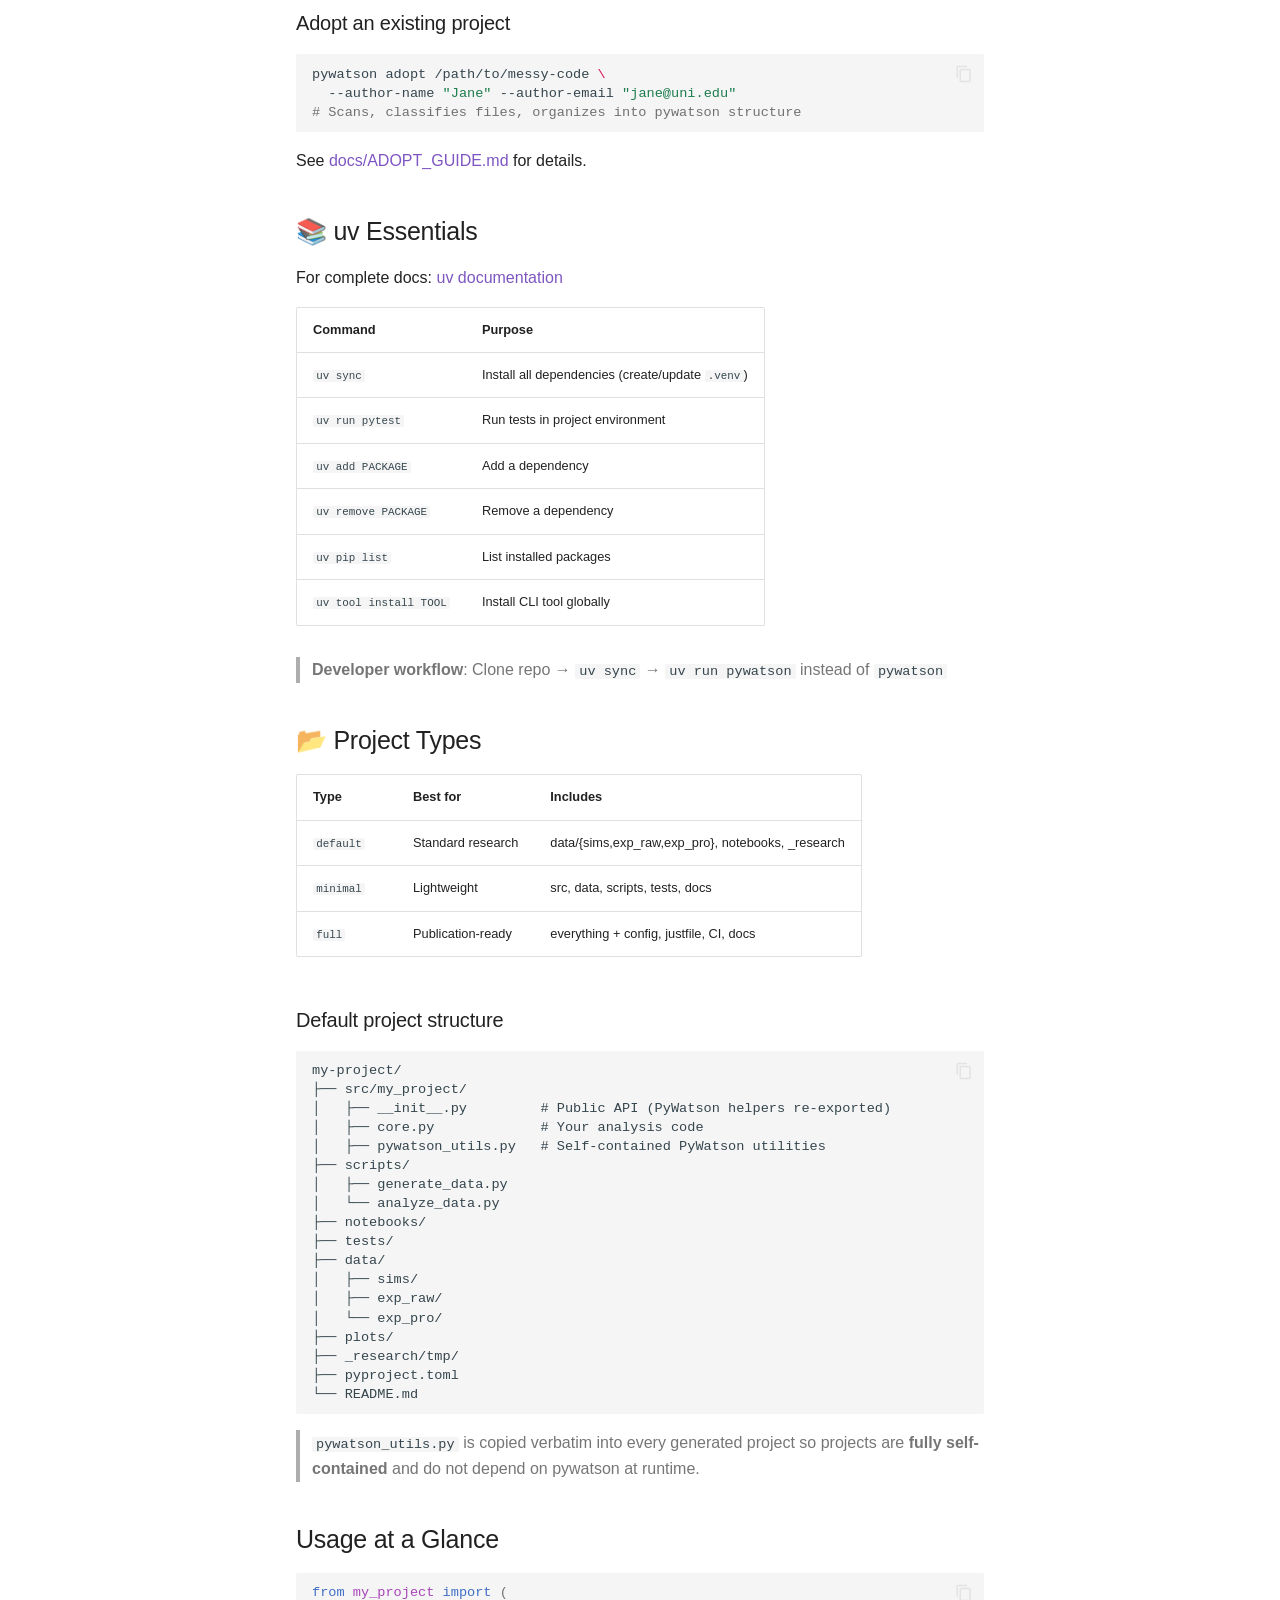
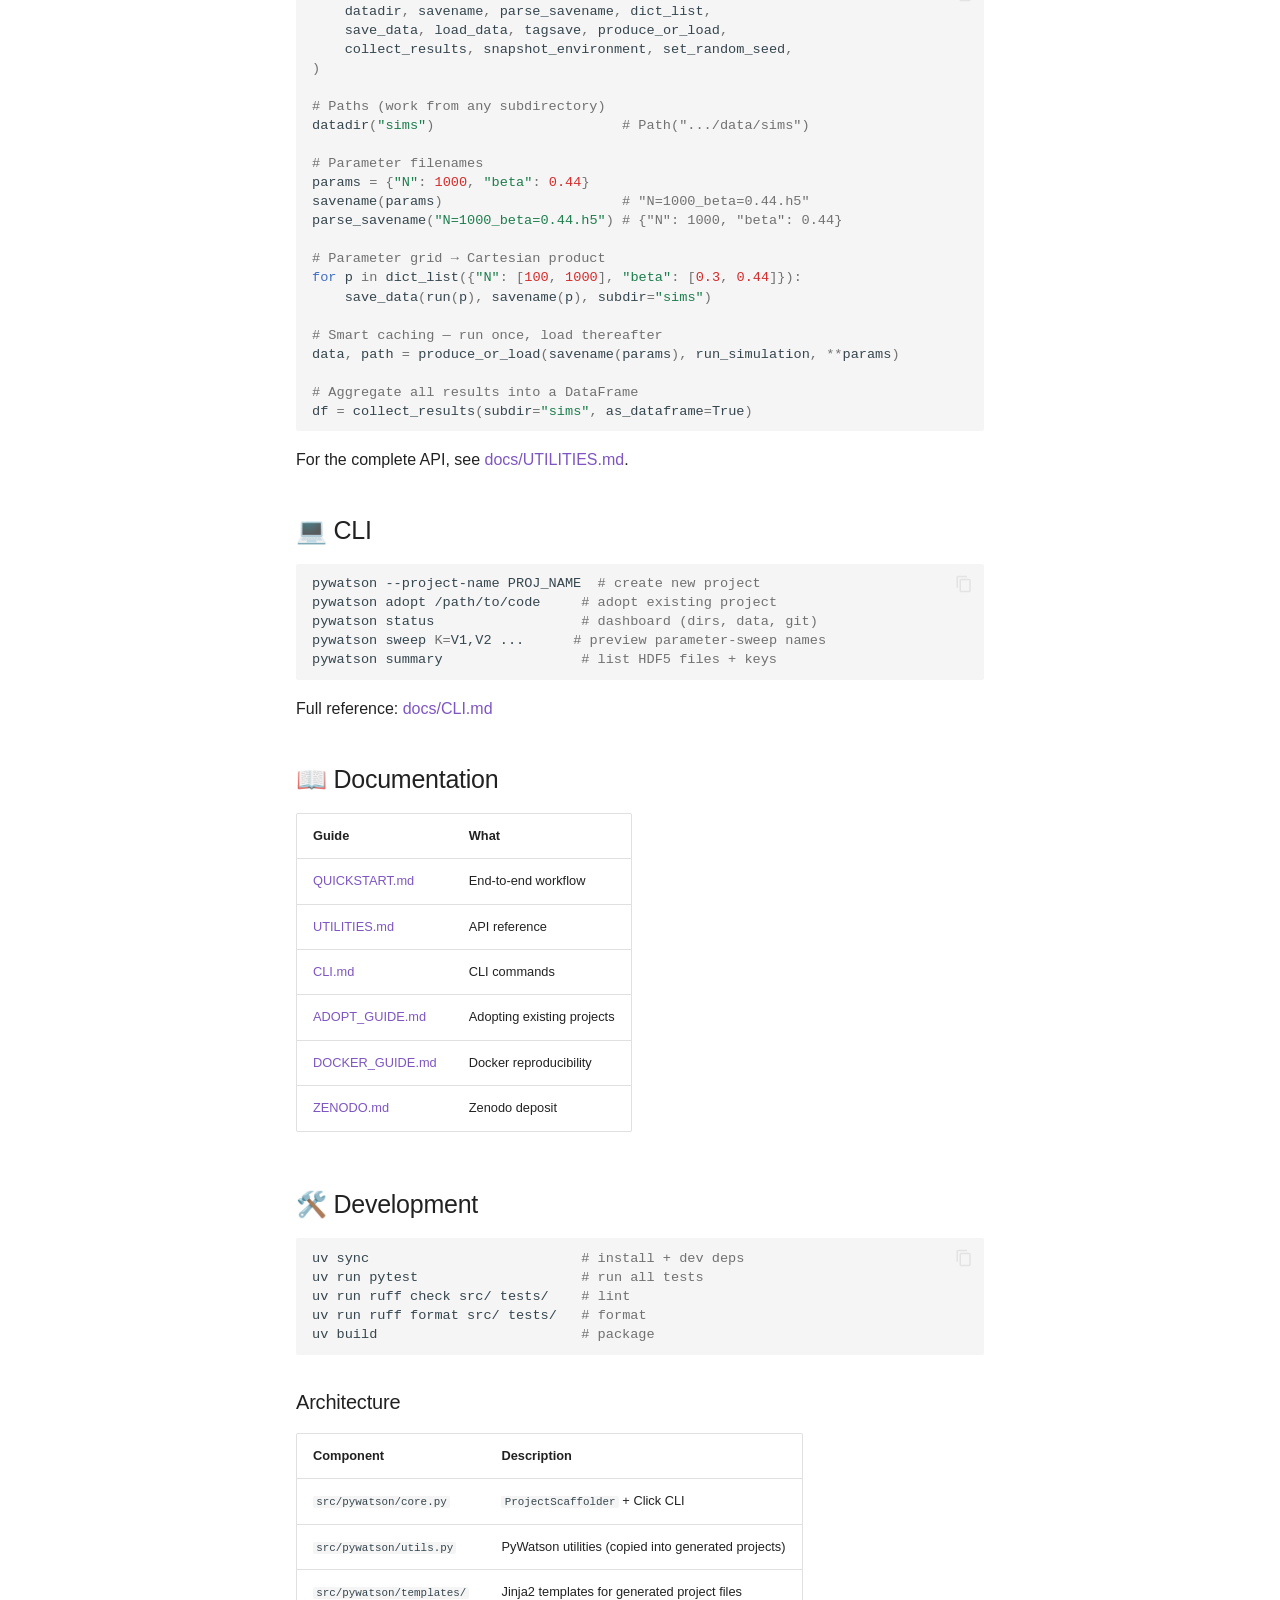
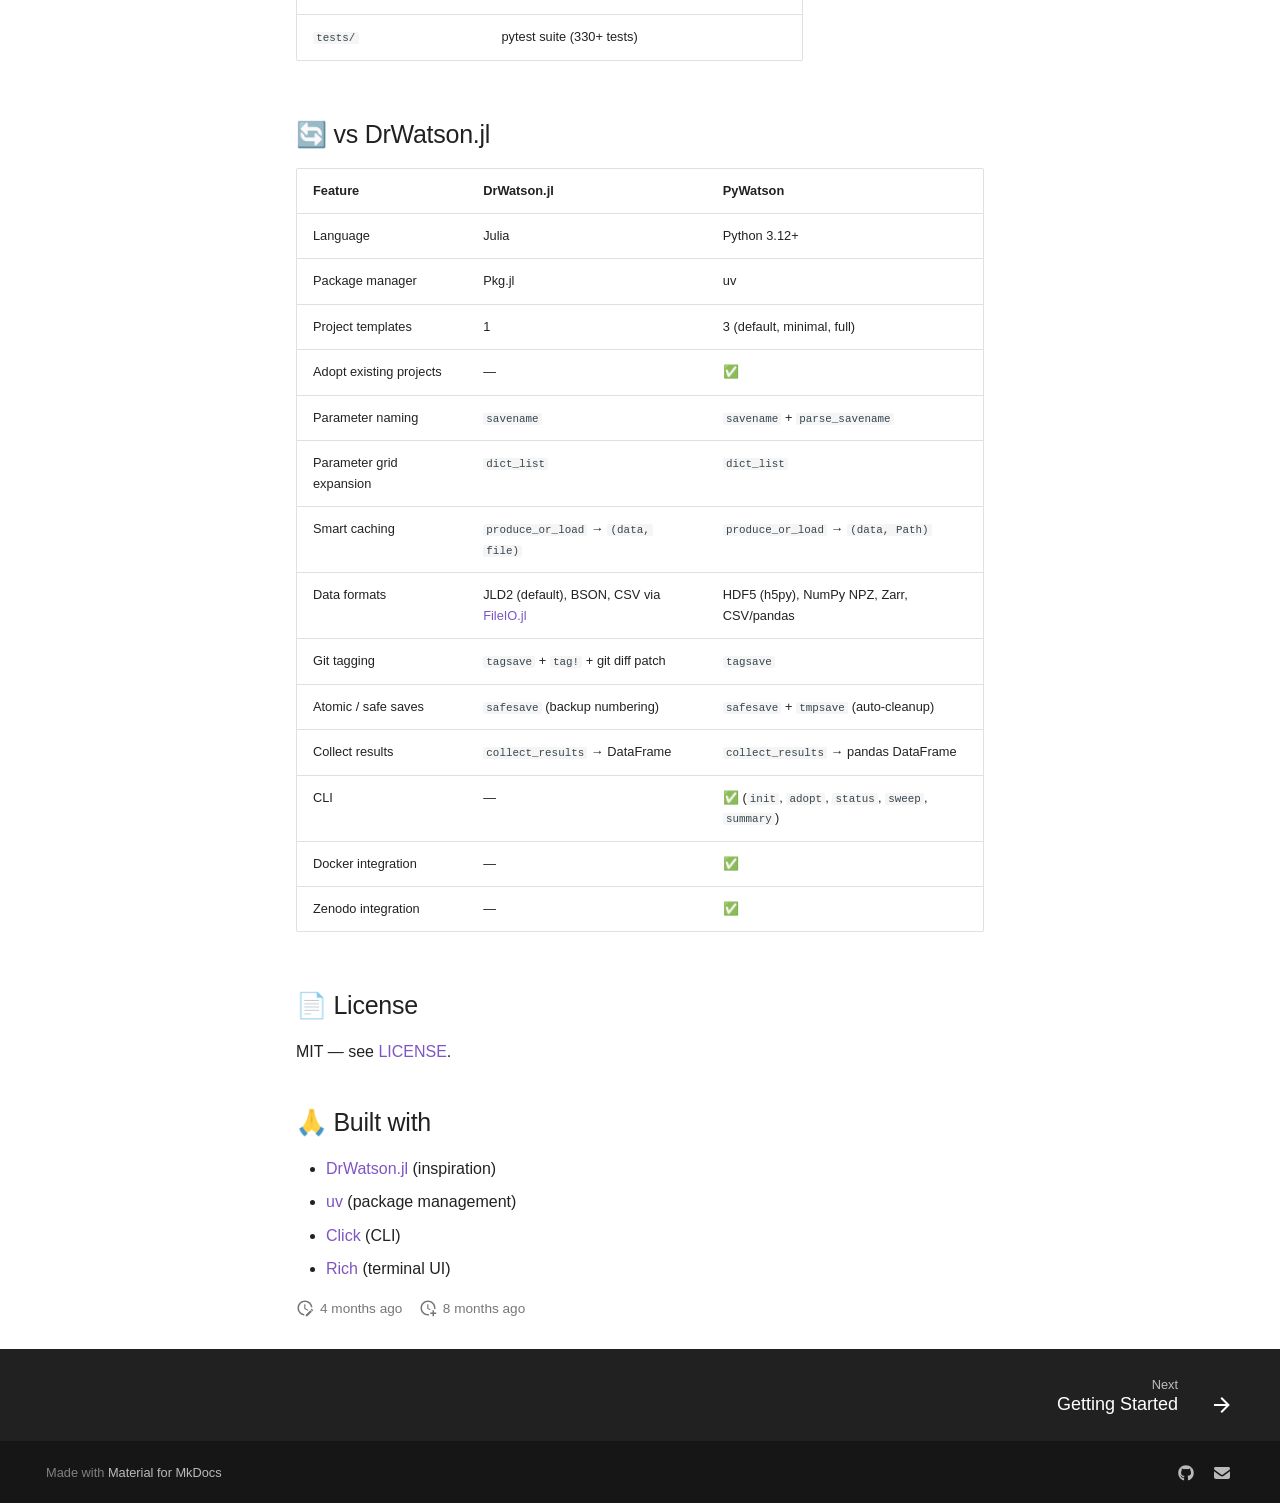
==== commit d80ab049: "Deployed 7c23169 with MkDocs version: 1.6.1" ====
--- a/index.html
+++ b/index.html
@@ -23,7 +23,7 @@
       
       
       <link rel="icon" href="assets/logo.svg">
-      <meta name="generator" content="mkdocs-1.6.1, mkdocs-material-9.7.6">
+      <meta name="generator" content="mkdocs-1.6.1, mkdocs-material-9.7.7">
     
     
       
@@ -31,7 +31,7 @@
       
     
     
-      <link rel="stylesheet" href="assets/stylesheets/main.484c7ddc.min.css">
+      <link rel="stylesheet" href="assets/stylesheets/main.ec1eaa64.min.css">
       
         
         <link rel="stylesheet" href="assets/stylesheets/palette.ab4e12ef.min.css">
@@ -779,14 +779,14 @@
   
   
     <li class="md-nav__item">
-      <a href="MAKEFILE_GUIDE/" class="md-nav__link">
+      <a href="JUST_GUIDE/" class="md-nav__link">
         
   
   
   <span class="md-ellipsis">
     
   
-    Makefile Guide
+    Just Guide
   
 
     
@@ -1397,7 +1397,7 @@
 <tr>
 <td><code>full</code></td>
 <td>Publication-ready</td>
-<td>everything + config, Makefile, CI, docs</td>
+<td>everything + config, justfile, CI, docs</td>
 </tr>
 </tbody>
 </table>
@@ -1642,7 +1642,7 @@
     <span class="md-icon" title="Last update">
       <svg xmlns="http://www.w3.org/2000/svg" viewBox="0 0 24 24"><path d="M21 13.1c-.1 0-.3.1-.4.2l-1 1 2.1 2.1 1-1c.2-.2.2-.6 0-.8l-1.3-1.3c-.1-.1-.2-.2-.4-.2m-1.9 1.8-6.1 6V23h2.1l6.1-6.1zM12.5 7v5.2l4 2.4-1 1L11 13V7zM11 21.9c-5.1-.5-9-4.8-9-9.9C2 6.5 6.5 2 12 2c5.3 0 9.6 4.1 10 9.3-.3-.1-.6-.2-1-.2s-.7.1-1 .2C19.6 7.2 16.2 4 12 4c-4.4 0-8 3.6-8 8 0 4.1 3.1 7.5 7.1 7.9l-.1.2z"/></svg>
     </span>
-    <span class="git-revision-date-localized-plugin git-revision-date-localized-plugin-timeago" title="April 19, 2026 16:06:48 UTC"><span class="timeago" datetime="2026-04-19T16:06:48+00:00" locale="en"></span></span><span class="git-revision-date-localized-plugin git-revision-date-localized-plugin-iso_date" title="April 19, 2026 16:06:48 UTC">2026-04-19</span>
+    <span class="git-revision-date-localized-plugin git-revision-date-localized-plugin-timeago" title="August 4, 2026 09:50:09 UTC"><span class="timeago" datetime="2026-08-04T09:50:09+00:00" locale="en"></span></span><span class="git-revision-date-localized-plugin git-revision-date-localized-plugin-iso_date" title="August 4, 2026 09:50:09 UTC">2026-08-04</span>
   </span>
 
     
@@ -1757,7 +1757,7 @@
       <script id="__config" type="application/json">{"annotate": null, "base": ".", "features": ["navigation.instant", "navigation.instant.prefetch", "navigation.instant.progress", "navigation.tracking", "navigation.sections", "navigation.path", "navigation.indexes", "navigation.top", "navigation.footer", "search.suggest", "search.highlight", "search.share", "header.autohide", "content.code.copy", "content.tooltips", "toc.follow"], "search": "assets/javascripts/workers/search.2c215733.min.js", "tags": null, "translations": {"clipboard.copied": "Copied to clipboard", "clipboard.copy": "Copy to clipboard", "search.result.more.one": "1 more on this page", "search.result.more.other": "# more on this page", "search.result.none": "No matching documents", "search.result.one": "1 matching document", "search.result.other": "# matching documents", "search.result.placeholder": "Type to start searching", "search.result.term.missing": "Missing", "select.version": "Select version"}, "version": null}</script>
     
     
-      <script src="assets/javascripts/bundle.79ae519e.min.js"></script>
+      <script src="assets/javascripts/bundle.d7400e89.min.js"></script>
       
         <script src="js/timeago.min.js"></script>
       
--- a/assets/stylesheets/main.ec1eaa64.min.css
+++ b/assets/stylesheets/main.ec1eaa64.min.css
@@ -0,0 +1 @@
+@charset "UTF-8";html{-webkit-text-size-adjust:none;-moz-text-size-adjust:none;text-size-adjust:none;box-sizing:border-box}*,:after,:before{box-sizing:inherit}@media (prefers-reduced-motion){*,:after,:before{transition:none!important}}body{margin:0}a,button,input,label{-webkit-tap-highlight-color:transparent}a{color:inherit;text-decoration:none}hr{border:0;box-sizing:initial;display:block;height:.05rem;overflow:visible;padding:0}small{font-size:80%}sub,sup{line-height:1em}img{border-style:none}table{border-collapse:initial;border-spacing:0}td,th{font-weight:400;vertical-align:top}button{background:#0000;border:0;font-family:inherit;font-size:inherit;margin:0;padding:0}input{border:0;outline:none}:root{--md-primary-fg-color:#4051b5;--md-primary-fg-color--light:#5d6cc0;--md-primary-fg-color--dark:#303fa1;--md-primary-bg-color:#fff;--md-primary-bg-color--light:#ffffffb3;--md-accent-fg-color:#526cfe;--md-accent-fg-color--transparent:#526cfe1a;--md-accent-bg-color:#fff;--md-accent-bg-color--light:#ffffffb3}[data-md-color-scheme=default]{color-scheme:light}[data-md-color-scheme=default] img[src$="#gh-dark-mode-only"],[data-md-color-scheme=default] img[src$="#only-dark"]{display:none}:root,[data-md-color-scheme=default]{--md-hue:225deg;--md-default-fg-color:#000000de;--md-default-fg-color--light:#0000008a;--md-default-fg-color--lighter:#00000052;--md-default-fg-color--lightest:#00000012;--md-default-bg-color:#fff;--md-default-bg-color--light:#ffffffb3;--md-default-bg-color--lighter:#ffffff4d;--md-default-bg-color--lightest:#ffffff1f;--md-code-fg-color:#36464e;--md-code-bg-color:#f5f5f5;--md-code-bg-color--light:#f5f5f5b3;--md-code-bg-color--lighter:#f5f5f54d;--md-code-hl-color:#4287ff;--md-code-hl-color--light:#4287ff1a;--md-code-hl-number-color:#d52a2a;--md-code-hl-special-color:#db1457;--md-code-hl-function-color:#a846b9;--md-code-hl-constant-color:#6e59d9;--md-code-hl-keyword-color:#3f6ec6;--md-code-hl-string-color:#1c7d4d;--md-code-hl-name-color:var(--md-code-fg-color);--md-code-hl-operator-color:var(--md-default-fg-color--light);--md-code-hl-punctuation-color:var(--md-default-fg-color--light);--md-code-hl-comment-color:var(--md-default-fg-color--light);--md-code-hl-generic-color:var(--md-default-fg-color--light);--md-code-hl-variable-color:var(--md-default-fg-color--light);--md-typeset-color:var(--md-default-fg-color);--md-typeset-a-color:var(--md-primary-fg-color);--md-typeset-del-color:#f5503d26;--md-typeset-ins-color:#0bd57026;--md-typeset-kbd-color:#fafafa;--md-typeset-kbd-accent-color:#fff;--md-typeset-kbd-border-color:#b8b8b8;--md-typeset-mark-color:#ffff0080;--md-typeset-table-color:#0000001f;--md-typeset-table-color--light:rgba(0,0,0,.035);--md-admonition-fg-color:var(--md-default-fg-color);--md-admonition-bg-color:var(--md-default-bg-color);--md-warning-fg-color:#000000de;--md-warning-bg-color:#ff9;--md-footer-fg-color:#fff;--md-footer-fg-color--light:#ffffffb3;--md-footer-fg-color--lighter:#ffffff73;--md-footer-bg-color:#000000de;--md-footer-bg-color--dark:#00000052;--md-shadow-z1:0 0.2rem 0.5rem #0000000d,0 0 0.05rem #0000001a;--md-shadow-z2:0 0.2rem 0.5rem #0000001a,0 0 0.05rem #00000040;--md-shadow-z3:0 0.2rem 0.5rem #0003,0 0 0.05rem #00000059}.md-icon svg{fill:currentcolor;display:block;height:1.2rem;width:1.2rem}body{-webkit-font-smoothing:antialiased;-moz-osx-font-smoothing:grayscale;--md-text-font-family:var(--md-text-font,_),-apple-system,BlinkMacSystemFont,Helvetica,Arial,sans-serif;--md-code-font-family:var(--md-code-font,_),SFMono-Regular,Consolas,Menlo,monospace}aside,body,input{font-feature-settings:"kern","liga";color:var(--md-typeset-color);font-family:var(--md-text-font-family)}code,kbd,pre{font-feature-settings:"kern";font-family:var(--md-code-font-family)}:root{--md-typeset-table-sort-icon:url('data:image/svg+xml;charset=utf-8,<svg xmlns="http://www.w3.org/2000/svg" viewBox="0 0 24 24"><path d="m18 21-4-4h3V7h-3l4-4 4 4h-3v10h3M2 19v-2h10v2M2 13v-2h7v2M2 7V5h4v2z"/></svg>');--md-typeset-table-sort-icon--asc:url('data:image/svg+xml;charset=utf-8,<svg xmlns="http://www.w3.org/2000/svg" viewBox="0 0 24 24"><path d="M19 17h3l-4 4-4-4h3V3h2M2 17h10v2H2M6 5v2H2V5m0 6h7v2H2z"/></svg>');--md-typeset-table-sort-icon--desc:url('data:image/svg+xml;charset=utf-8,<svg xmlns="http://www.w3.org/2000/svg" viewBox="0 0 24 24"><path d="M19 7h3l-4-4-4 4h3v14h2M2 17h10v2H2M6 5v2H2V5m0 6h7v2H2z"/></svg>')}.md-typeset{-webkit-print-color-adjust:exact;color-adjust:exact;font-size:.8rem;line-height:1.6;overflow-wrap:break-word}@media print{.md-typeset{font-size:.68rem}}.md-typeset blockquote,.md-typeset dl,.md-typeset figure,.md-typeset ol,.md-typeset pre,.md-typeset ul{margin-bottom:1em;margin-top:1em}.md-typeset h1{color:var(--md-default-fg-color--light);font-size:2em;line-height:1.3;margin:0 0 1.25em}.md-typeset h1,.md-typeset h2{font-weight:300;letter-spacing:-.01em}.md-typeset h2{font-size:1.5625em;line-height:1.4;margin:1.6em 0 .64em}.md-typeset h3{font-size:1.25em;font-weight:400;letter-spacing:-.01em;line-height:1.5;margin:1.6em 0 .8em}.md-typeset h2+h3{margin-top:.8em}.md-typeset h4{font-weight:700;letter-spacing:-.01em;margin:1em 0}.md-typeset h5,.md-typeset h6{color:var(--md-default-fg-color--light);font-size:.8em;font-weight:700;letter-spacing:-.01em;margin:1.25em 0}.md-typeset h5{text-transform:uppercase}.md-typeset h5 code{text-transform:none}.md-typeset hr{border-bottom:.05rem solid var(--md-default-fg-color--lightest);display:flow-root;margin:1.5em 0}.md-typeset a{color:var(--md-typeset-a-color);word-break:break-word}.md-typeset a,.md-typeset a:before{transition:color 125ms}.md-typeset a:focus,.md-typeset a:hover{color:var(--md-accent-fg-color)}.md-typeset a:focus code,.md-typeset a:hover code{background-color:var(--md-accent-fg-color--transparent);color:var(--md-accent-fg-color)}.md-typeset a code{color:var(--md-typeset-a-color)}.md-typeset a.focus-visible{outline-color:var(--md-accent-fg-color);outline-offset:.2rem}.md-typeset code,.md-typeset kbd,.md-typeset pre{color:var(--md-code-fg-color);direction:ltr;font-variant-ligatures:none;transition:background-color 125ms}@media print{.md-typeset code,.md-typeset kbd,.md-typeset pre{white-space:pre-wrap}}.md-typeset code{background-color:var(--md-code-bg-color);border-radius:.1rem;-webkit-box-decoration-break:clone;box-decoration-break:clone;font-size:.85em;padding:0 .2941176471em;transition:color 125ms,background-color 125ms;word-break:break-word}.md-typeset code:not(.focus-visible){-webkit-tap-highlight-color:transparent;outline:none}.md-typeset pre{display:flow-root;line-height:1.4;position:relative}.md-typeset pre>code{-webkit-box-decoration-break:slice;box-decoration-break:slice;box-shadow:none;display:block;margin:0;outline-color:var(--md-accent-fg-color);overflow:auto;padding:.7720588235em 1.1764705882em;scrollbar-color:var(--md-default-fg-color--lighter) #0000;scrollbar-width:thin;touch-action:auto;word-break:normal}.md-typeset pre>code:hover{scrollbar-color:var(--md-accent-fg-color) #0000}.md-typeset pre>code::-webkit-scrollbar{height:.2rem;width:.2rem}.md-typeset pre>code::-webkit-scrollbar-thumb{background-color:var(--md-default-fg-color--lighter)}.md-typeset pre>code::-webkit-scrollbar-thumb:hover{background-color:var(--md-accent-fg-color)}.md-typeset kbd{background-color:var(--md-typeset-kbd-color);border-radius:.1rem;box-shadow:0 .1rem 0 .05rem var(--md-typeset-kbd-border-color),0 .1rem 0 var(--md-typeset-kbd-border-color),0 -.1rem .2rem var(--md-typeset-kbd-accent-color) inset;color:var(--md-default-fg-color);display:inline-block;font-size:.75em;padding:0 .6666666667em;vertical-align:text-top;word-break:break-word}.md-typeset mark{background-color:var(--md-typeset-mark-color);-webkit-box-decoration-break:clone;box-decoration-break:clone;color:inherit;word-break:break-word}.md-typeset abbr{cursor:help;text-decoration:none}.md-typeset [data-preview],.md-typeset abbr{border-bottom:.05rem dotted var(--md-default-fg-color--light)}.md-typeset small{opacity:.75}[dir=ltr] .md-typeset sub,[dir=ltr] .md-typeset sup{margin-left:.078125em}[dir=rtl] .md-typeset sub,[dir=rtl] .md-typeset sup{margin-right:.078125em}[dir=ltr] .md-typeset blockquote{padding-left:.6rem}[dir=rtl] .md-typeset blockquote{padding-right:.6rem}[dir=ltr] .md-typeset blockquote{border-left:.2rem solid var(--md-default-fg-color--lighter)}[dir=rtl] .md-typeset blockquote{border-right:.2rem solid var(--md-default-fg-color--lighter)}.md-typeset blockquote{color:var(--md-default-fg-color--light);margin-left:0;margin-right:0}.md-typeset ul{list-style-type:disc}.md-typeset ul[type]{list-style-type:revert-layer}[dir=ltr] .md-typeset ol,[dir=ltr] .md-typeset ul{margin-left:.625em}[dir=rtl] .md-typeset ol,[dir=rtl] .md-typeset ul{margin-right:.625em}.md-typeset ol,.md-typeset ul{padding:0}.md-typeset ol:not([hidden]),.md-typeset ul:not([hidden]){display:flow-root}.md-typeset ol ol,.md-typeset ul ol{list-style-type:lower-alpha}.md-typeset ol ol ol,.md-typeset ul ol ol{list-style-type:lower-roman}.md-typeset ol ol ol ol,.md-typeset ul ol ol ol{list-style-type:upper-alpha}.md-typeset ol ol ol ol ol,.md-typeset ul ol ol ol ol{list-style-type:upper-roman}.md-typeset ol[type],.md-typeset ul[type]{list-style-type:revert-layer}[dir=ltr] .md-typeset ol li,[dir=ltr] .md-typeset ul li{margin-left:1.25em}[dir=rtl] .md-typeset ol li,[dir=rtl] .md-typeset ul li{margin-right:1.25em}.md-typeset ol li,.md-typeset ul li{margin-bottom:.5em}.md-typeset ol li blockquote,.md-typeset ol li p,.md-typeset ul li blockquote,.md-typeset ul li p{margin:.5em 0}.md-typeset ol li:last-child,.md-typeset ul li:last-child{margin-bottom:0}[dir=ltr] .md-typeset ol li ol,[dir=ltr] .md-typeset ol li ul,[dir=ltr] .md-typeset ul li ol,[dir=ltr] .md-typeset ul li ul{margin-left:.625em}[dir=rtl] .md-typeset ol li ol,[dir=rtl] .md-typeset ol li ul,[dir=rtl] .md-typeset ul li ol,[dir=rtl] .md-typeset ul li ul{margin-right:.625em}.md-typeset ol li ol,.md-typeset ol li ul,.md-typeset ul li ol,.md-typeset ul li ul{margin-bottom:.5em;margin-top:.5em}[dir=ltr] .md-typeset dd{margin-left:1.875em}[dir=rtl] .md-typeset dd{margin-right:1.875em}.md-typeset dd{margin-bottom:1.5em;margin-top:1em}.md-typeset img,.md-typeset svg,.md-typeset video{height:auto;max-width:100%}.md-typeset img[align=left]{margin:1em 1em 1em 0}.md-typeset img[align=right]{margin:1em 0 1em 1em}.md-typeset img[align]:only-child{margin-top:0}.md-typeset figure{display:flow-root;margin:1em auto;max-width:100%;text-align:center;width:fit-content}.md-typeset figure img{display:block;margin:0 auto}.md-typeset figcaption{font-style:italic;margin:1em auto;max-width:24rem}.md-typeset iframe{max-width:100%}.md-typeset table:not([class]){background-color:var(--md-default-bg-color);border:.05rem solid var(--md-typeset-table-color);border-radius:.1rem;display:inline-block;font-size:.64rem;max-width:100%;overflow:auto;touch-action:auto}@media print{.md-typeset table:not([class]){display:table}}.md-typeset table:not([class])+*{margin-top:1.5em}.md-typeset table:not([class]) td>:first-child,.md-typeset table:not([class]) th>:first-child{margin-top:0}.md-typeset table:not([class]) td>:last-child,.md-typeset table:not([class]) th>:last-child{margin-bottom:0}.md-typeset table:not([class]) td:not([align]),.md-typeset table:not([class]) th:not([align]){text-align:left}[dir=rtl] .md-typeset table:not([class]) td:not([align]),[dir=rtl] .md-typeset table:not([class]) th:not([align]){text-align:right}.md-typeset table:not([class]) th{font-weight:700;min-width:5rem;padding:.9375em 1.25em;vertical-align:top}.md-typeset table:not([class]) td{border-top:.05rem solid var(--md-typeset-table-color);padding:.9375em 1.25em;vertical-align:top}.md-typeset table:not([class]) tbody tr{transition:background-color 125ms}.md-typeset table:not([class]) tbody tr:hover{background-color:var(--md-typeset-table-color--light);box-shadow:0 .05rem 0 var(--md-default-bg-color) inset}.md-typeset table:not([class]) a{word-break:normal}.md-typeset table th[role=columnheader]{cursor:pointer}[dir=ltr] .md-typeset table th[role=columnheader]:after{margin-left:.5em}[dir=rtl] .md-typeset table th[role=columnheader]:after{margin-right:.5em}.md-typeset table th[role=columnheader]:after{content:"";display:inline-block;height:1.2em;-webkit-mask-image:var(--md-typeset-table-sort-icon);mask-image:var(--md-typeset-table-sort-icon);-webkit-mask-repeat:no-repeat;mask-repeat:no-repeat;-webkit-mask-size:contain;mask-size:contain;transition:background-color 125ms;vertical-align:text-bottom;width:1.2em}.md-typeset table th[role=columnheader]:hover:after{background-color:var(--md-default-fg-color--lighter)}.md-typeset table th[role=columnheader][aria-sort=ascending]:after{background-color:var(--md-default-fg-color--light);-webkit-mask-image:var(--md-typeset-table-sort-icon--asc);mask-image:var(--md-typeset-table-sort-icon--asc)}.md-typeset table th[role=columnheader][aria-sort=descending]:after{background-color:var(--md-default-fg-color--light);-webkit-mask-image:var(--md-typeset-table-sort-icon--desc);mask-image:var(--md-typeset-table-sort-icon--desc)}.md-typeset__scrollwrap{margin:1em -.8rem;overflow-x:auto;touch-action:auto}.md-typeset__table{display:inline-block;margin-bottom:.5em;padding:0 .8rem}@media print{.md-typeset__table{display:block}}html .md-typeset__table table{display:table;margin:0;overflow:hidden;width:100%}@media screen and (max-width:44.984375em){.md-content__inner>pre{margin:1em -.8rem}.md-content__inner>pre code{border-radius:0}}.md-typeset .md-author{border-radius:100%;display:block;flex-shrink:0;height:1.6rem;overflow:hidden;position:relative;transition:color 125ms,transform 125ms;width:1.6rem}.md-typeset .md-author img{display:block}.md-typeset .md-author--more{background:var(--md-default-fg-color--lightest);color:var(--md-default-fg-color--lighter);font-size:.6rem;font-weight:700;line-height:1.6rem;text-align:center}.md-typeset .md-author--long{height:2.4rem;width:2.4rem}.md-typeset a.md-author{transform:scale(1)}.md-typeset a.md-author img{border-radius:100%;filter:grayscale(100%) opacity(75%);transition:filter 125ms}.md-typeset a.md-author:focus,.md-typeset a.md-author:hover{transform:scale(1.1);z-index:1}.md-typeset a.md-author:focus img,.md-typeset a.md-author:hover img{filter:grayscale(0)}.md-banner{background-color:var(--md-footer-bg-color);color:var(--md-footer-fg-color);overflow:auto}@media print{.md-banner{display:none}}.md-banner--warning{background-color:var(--md-warning-bg-color);color:var(--md-warning-fg-color)}.md-banner__inner{font-size:.7rem;margin:.6rem auto;padding:0 .8rem}[dir=ltr] .md-banner__button{float:right}[dir=rtl] .md-banner__button{float:left}.md-banner__button{color:inherit;cursor:pointer;transition:opacity .25s}.no-js .md-banner__button{display:none}.md-banner__button:hover{opacity:.7}html{font-size:125%;height:100%;overflow-x:hidden}@media screen and (min-width:100em){html{font-size:137.5%}}@media screen and (min-width:125em){html{font-size:150%}}body{background-color:var(--md-default-bg-color);display:flex;flex-direction:column;font-size:.5rem;min-height:100%;position:relative;width:100%}@media print{body{display:block}}@media screen and (max-width:59.984375em){body[data-md-scrolllock]{position:fixed}}.md-grid{margin-left:auto;margin-right:auto;max-width:61rem}.md-container{display:flex;flex-direction:column;flex-grow:1}@media print{.md-container{display:block}}.md-main{flex-grow:1}.md-main__inner{display:flex;height:100%;margin-top:1.5rem}.md-ellipsis{overflow:hidden;text-overflow:ellipsis}.md-toggle{display:none}.md-option{height:0;opacity:0;position:absolute;width:0}.md-option:checked+label:not([hidden]){display:block}.md-option.focus-visible+label{outline-color:var(--md-accent-fg-color);outline-style:auto}.md-skip{background-color:var(--md-default-fg-color);border-radius:.1rem;color:var(--md-default-bg-color);font-size:.64rem;margin:.5rem;opacity:0;outline-color:var(--md-accent-fg-color);padding:.3rem .5rem;position:fixed;transform:translateY(.4rem);z-index:-1}.md-skip:focus{opacity:1;transform:translateY(0);transition:transform .25s cubic-bezier(.4,0,.2,1),opacity 175ms 75ms;z-index:10}@page{margin:25mm}:root{--md-clipboard-icon:url('data:image/svg+xml;charset=utf-8,<svg xmlns="http://www.w3.org/2000/svg" viewBox="0 0 24 24"><path d="M19 21H8V7h11m0-2H8a2 2 0 0 0-2 2v14a2 2 0 0 0 2 2h11a2 2 0 0 0 2-2V7a2 2 0 0 0-2-2m-3-4H4a2 2 0 0 0-2 2v14h2V3h12z"/></svg>')}.md-clipboard{border-radius:.1rem;color:var(--md-default-fg-color--lightest);cursor:pointer;height:1.5em;outline-color:var(--md-accent-fg-color);outline-offset:.1rem;transition:color .25s;width:1.5em;z-index:1}@media print{.md-clipboard{display:none}}.md-clipboard:not(.focus-visible){-webkit-tap-highlight-color:transparent;outline:none}:hover>.md-clipboard{color:var(--md-default-fg-color--light)}.md-clipboard:focus,.md-clipboard:hover{color:var(--md-accent-fg-color)}.md-clipboard:after{background-color:currentcolor;content:"";display:block;height:1.125em;margin:0 auto;-webkit-mask-image:var(--md-clipboard-icon);mask-image:var(--md-clipboard-icon);-webkit-mask-position:center;mask-position:center;-webkit-mask-repeat:no-repeat;mask-repeat:no-repeat;-webkit-mask-size:contain;mask-size:contain;width:1.125em}.md-clipboard--inline{cursor:pointer}.md-clipboard--inline code{transition:color .25s,background-color .25s}.md-clipboard--inline:focus code,.md-clipboard--inline:hover code{background-color:var(--md-accent-fg-color--transparent);color:var(--md-accent-fg-color)}:root{--md-code-select-icon:url('data:image/svg+xml;charset=utf-8,<svg xmlns="http://www.w3.org/2000/svg" viewBox="0 0 24 24"><path d="M19 19h-4v2h4c1.1 0 2-.9 2-2v-4h-2m0-12h-4v2h4v4h2V5c0-1.1-.9-2-2-2M5 5h4V3H5c-1.1 0-2 .9-2 2v4h2m0 6H3v4c0 1.1.9 2 2 2h4v-2H5zm2-4h2v2H7zm4 0h2v2h-2zm4 0h2v2h-2zM7 7h2v2H7zm4 0h2v2h-2zm4 0h2v2h-2zm-8 8h2v2H7zm4 0h2v2h-2zm4 0h2v2h-2z"/></svg>');--md-code-copy-icon:url('data:image/svg+xml;charset=utf-8,<svg xmlns="http://www.w3.org/2000/svg" viewBox="0 0 24 24"><path d="M19 21H8V7h11m0-2H8a2 2 0 0 0-2 2v14a2 2 0 0 0 2 2h11a2 2 0 0 0 2-2V7a2 2 0 0 0-2-2m-3-4H4a2 2 0 0 0-2 2v14h2V3h12z"/></svg>')}.md-typeset .md-code__content{display:grid}.md-code__nav{background-color:var(--md-code-bg-color--lighter);border-radius:.1rem;display:flex;gap:.2rem;padding:.2rem;position:absolute;right:.25em;top:.25em;transition:background-color .25s;z-index:1}:hover>.md-code__nav{background-color:var(--md-code-bg-color--light)}.md-code__button{color:var(--md-default-fg-color--lightest);cursor:pointer;display:block;height:1.5em;outline-color:var(--md-accent-fg-color);outline-offset:.1rem;transition:color .25s;width:1.5em}:hover>*>.md-code__button{color:var(--md-default-fg-color--light)}.md-code__button.focus-visible,.md-code__button:hover{color:var(--md-accent-fg-color)}.md-code__button--active{color:var(--md-default-fg-color)!important}.md-code__button:after{background-color:currentcolor;content:"";display:block;height:1.125em;margin:0 auto;-webkit-mask-position:center;mask-position:center;-webkit-mask-repeat:no-repeat;mask-repeat:no-repeat;-webkit-mask-size:contain;mask-size:contain;width:1.125em}.md-code__button[data-md-type=select]:after{-webkit-mask-image:var(--md-code-select-icon);mask-image:var(--md-code-select-icon)}.md-code__button[data-md-type=copy]:after{-webkit-mask-image:var(--md-code-copy-icon);mask-image:var(--md-code-copy-icon)}@keyframes consent{0%{opacity:0;transform:translateY(100%)}to{opacity:1;transform:translateY(0)}}@keyframes overlay{0%{opacity:0}to{opacity:1}}.md-consent__overlay{animation:overlay .25s both;-webkit-backdrop-filter:blur(.1rem);backdrop-filter:blur(.1rem);background-color:#0000008a;height:100%;opacity:1;position:fixed;top:0;width:100%;z-index:5}.md-consent__inner{animation:consent .5s cubic-bezier(.1,.7,.1,1) both;background-color:var(--md-default-bg-color);border:0;border-radius:.1rem;bottom:0;box-shadow:0 0 .2rem #0000001a,0 .2rem .4rem #0003;max-height:100%;overflow:auto;padding:0;position:fixed;width:100%;z-index:5}.md-consent__form{padding:.8rem}.md-consent__settings{display:none;margin:1em 0}input:checked+.md-consent__settings{display:block}.md-consent__controls{margin-bottom:.8rem}.md-typeset .md-consent__controls .md-button{display:inline}@media screen and (max-width:44.984375em){.md-typeset .md-consent__controls .md-button{display:block;margin-top:.4rem;text-align:center;width:100%}}.md-consent label{cursor:pointer}.md-content{flex-grow:1;min-width:0}.md-content__inner{margin:0 .8rem 1.2rem;padding-top:.6rem}@media screen and (min-width:76.25em){[dir=ltr] .md-sidebar--primary:not([hidden])~.md-content>.md-content__inner{margin-left:1.2rem}[dir=ltr] .md-sidebar--secondary:not([hidden])~.md-content>.md-content__inner,[dir=rtl] .md-sidebar--primary:not([hidden])~.md-content>.md-content__inner{margin-right:1.2rem}[dir=rtl] .md-sidebar--secondary:not([hidden])~.md-content>.md-content__inner{margin-left:1.2rem}}.md-content__inner:before{content:"";display:block;height:.4rem}.md-content__inner>:last-child{margin-bottom:0}[dir=ltr] .md-content__button{float:right}[dir=rtl] .md-content__button{float:left}[dir=ltr] .md-content__button{margin-left:.4rem}[dir=rtl] .md-content__button{margin-right:.4rem}.md-content__button{margin:.4rem 0;padding:0}@media print{.md-content__button{display:none}}.md-typeset .md-content__button{color:var(--md-default-fg-color--lighter)}.md-content__button svg{display:inline;vertical-align:top}[dir=rtl] .md-content__button svg{transform:scaleX(-1)}[dir=ltr] .md-dialog{right:.8rem}[dir=rtl] .md-dialog{left:.8rem}.md-dialog{background-color:var(--md-default-fg-color);border-radius:.1rem;bottom:.8rem;box-shadow:var(--md-shadow-z3);min-width:11.1rem;opacity:0;padding:.4rem .6rem;pointer-events:none;position:fixed;transform:translateY(100%);transition:transform 0ms .4s,opacity .4s;z-index:4}@media print{.md-dialog{display:none}}.md-dialog--active{opacity:1;pointer-events:auto;transform:translateY(0);transition:transform .4s cubic-bezier(.075,.85,.175,1),opacity .4s}.md-dialog__inner{color:var(--md-default-bg-color);font-size:.7rem}.md-feedback{margin:2em 0 1em;text-align:center}.md-feedback fieldset{border:none;margin:0;padding:0}.md-feedback__title{font-weight:700;margin:1em auto}.md-feedback__inner{position:relative}.md-feedback__list{display:flex;flex-wrap:wrap;place-content:baseline center;position:relative}.md-feedback__list:hover .md-icon:not(:disabled){color:var(--md-default-fg-color--lighter)}:disabled .md-feedback__list{min-height:1.8rem}.md-feedback__icon{color:var(--md-default-fg-color--light);cursor:pointer;flex-shrink:0;margin:0 .1rem;transition:color 125ms}.md-feedback__icon:not(:disabled).md-icon:hover{color:var(--md-accent-fg-color)}.md-feedback__icon:disabled{color:var(--md-default-fg-color--lightest);pointer-events:none}.md-feedback__note{opacity:0;position:relative;transform:translateY(.4rem);transition:transform .4s cubic-bezier(.1,.7,.1,1),opacity .15s}.md-feedback__note>*{margin:0 auto;max-width:16rem}:disabled .md-feedback__note{opacity:1;transform:translateY(0)}@media print{.md-feedback{display:none}}.md-footer{background-color:var(--md-footer-bg-color);color:var(--md-footer-fg-color)}@media print{.md-footer{display:none}}.md-footer__inner{justify-content:space-between;overflow:auto;padding:.2rem}.md-footer__inner:not([hidden]){display:flex}.md-footer__link{align-items:end;display:flex;flex-grow:0.01;margin-bottom:.4rem;margin-top:1rem;max-width:100%;outline-color:var(--md-accent-fg-color);overflow:hidden;transition:opacity .25s}.md-footer__link:focus,.md-footer__link:hover{opacity:.7}[dir=rtl] .md-footer__link svg{transform:scaleX(-1)}@media screen and (max-width:44.984375em){.md-footer__link--prev{flex-shrink:0}.md-footer__link--prev .md-footer__title{display:none}}[dir=ltr] .md-footer__link--next{margin-left:auto}[dir=rtl] .md-footer__link--next{margin-right:auto}.md-footer__link--next{text-align:right}[dir=rtl] .md-footer__link--next{text-align:left}.md-footer__title{flex-grow:1;font-size:.9rem;margin-bottom:.7rem;max-width:calc(100% - 2.4rem);padding:0 1rem;white-space:nowrap}.md-footer__button{margin:.2rem;padding:.4rem}.md-footer__direction{font-size:.64rem;opacity:.7}.md-footer-meta{background-color:var(--md-footer-bg-color--dark)}.md-footer-meta__inner{display:flex;flex-wrap:wrap;justify-content:space-between;padding:.2rem}html .md-footer-meta.md-typeset a{color:var(--md-footer-fg-color--light)}html .md-footer-meta.md-typeset a:focus,html .md-footer-meta.md-typeset a:hover{color:var(--md-footer-fg-color)}.md-copyright{color:var(--md-footer-fg-color--lighter);font-size:.64rem;margin:auto .6rem;padding:.4rem 0;width:100%}@media screen and (min-width:45em){.md-copyright{width:auto}}.md-copyright__highlight{color:var(--md-footer-fg-color--light)}.md-social{display:inline-flex;gap:.2rem;margin:0 .4rem;padding:.2rem 0 .6rem}@media screen and (min-width:45em){.md-social{padding:.6rem 0}}.md-social__link{display:inline-block;height:1.6rem;text-align:center;width:1.6rem}.md-social__link:before{line-height:1.9}.md-social__link svg{fill:currentcolor;max-height:.8rem;vertical-align:-25%}.md-typeset .md-button{border:.1rem solid;border-radius:.1rem;color:var(--md-primary-fg-color);cursor:pointer;display:inline-block;font-weight:700;padding:.625em 2em;transition:color 125ms,background-color 125ms,border-color 125ms}.md-typeset .md-button--primary{background-color:var(--md-primary-fg-color);border-color:var(--md-primary-fg-color);color:var(--md-primary-bg-color)}.md-typeset .md-button:focus,.md-typeset .md-button:hover{background-color:var(--md-accent-fg-color);border-color:var(--md-accent-fg-color);color:var(--md-accent-bg-color)}[dir=ltr] .md-typeset .md-input{border-top-left-radius:.1rem}[dir=ltr] .md-typeset .md-input,[dir=rtl] .md-typeset .md-input{border-top-right-radius:.1rem}[dir=rtl] .md-typeset .md-input{border-top-left-radius:.1rem}.md-typeset .md-input{border-bottom:.1rem solid var(--md-default-fg-color--lighter);box-shadow:var(--md-shadow-z1);font-size:.8rem;height:1.8rem;padding:0 .6rem;transition:border .25s,box-shadow .25s}.md-typeset .md-input:focus,.md-typeset .md-input:hover{border-bottom-color:var(--md-accent-fg-color);box-shadow:var(--md-shadow-z2)}.md-typeset .md-input--stretch{width:100%}.md-header{background-color:var(--md-primary-fg-color);box-shadow:0 0 .2rem #0000,0 .2rem .4rem #0000;color:var(--md-primary-bg-color);display:block;left:0;position:sticky;right:0;top:0;z-index:4}@media print{.md-header{display:none}}.md-header[hidden]{transform:translateY(-100%);transition:transform .25s cubic-bezier(.8,0,.6,1),box-shadow .25s}.md-header--shadow{box-shadow:0 0 .2rem #0000001a,0 .2rem .4rem #0003;transition:transform .25s cubic-bezier(.1,.7,.1,1),box-shadow .25s}.md-header__inner{align-items:center;display:flex;padding:0 .2rem}.md-header__button{color:currentcolor;cursor:pointer;margin:.2rem;outline-color:var(--md-accent-fg-color);padding:.4rem;position:relative;transition:opacity .25s;vertical-align:middle;z-index:1}.md-header__button:hover{opacity:.7}.md-header__button:not([hidden]){display:inline-block}.md-header__button:not(.focus-visible){-webkit-tap-highlight-color:transparent;outline:none}.md-header__button.md-logo{margin:.2rem;padding:.4rem}@media screen and (max-width:76.234375em){.md-header__button.md-logo{display:none}}.md-header__button.md-logo img,.md-header__button.md-logo svg{fill:currentcolor;display:block;height:1.2rem;width:auto}@media screen and (min-width:60em){.md-header__button[for=__search]{display:none}}.no-js .md-header__button[for=__search]{display:none}[dir=rtl] .md-header__button[for=__search] svg{transform:scaleX(-1)}@media screen and (min-width:76.25em){.md-header__button[for=__drawer]{display:none}}.md-header__topic{display:flex;max-width:100%;position:absolute;transition:transform .4s cubic-bezier(.1,.7,.1,1),opacity .15s;white-space:nowrap}.md-header__topic+.md-header__topic{opacity:0;pointer-events:none;transform:translateX(1.25rem);transition:transform .4s cubic-bezier(1,.7,.1,.1),opacity .15s;z-index:-1}[dir=rtl] .md-header__topic+.md-header__topic{transform:translateX(-1.25rem)}.md-header__topic:first-child{font-weight:700}[dir=ltr] .md-header__title{margin-left:1rem;margin-right:.4rem}[dir=rtl] .md-header__title{margin-left:.4rem;margin-right:1rem}.md-header__title{flex-grow:1;font-size:.9rem;height:2.4rem;line-height:2.4rem}.md-header__title--active .md-header__topic{opacity:0;pointer-events:none;transform:translateX(-1.25rem);transition:transform .4s cubic-bezier(1,.7,.1,.1),opacity .15s;z-index:-1}[dir=rtl] .md-header__title--active .md-header__topic{transform:translateX(1.25rem)}.md-header__title--active .md-header__topic+.md-header__topic{opacity:1;pointer-events:auto;transform:translateX(0);transition:transform .4s cubic-bezier(.1,.7,.1,1),opacity .15s;z-index:0}.md-header__title>.md-header__ellipsis{height:100%;position:relative;width:100%}.md-header__option{display:flex;flex-shrink:0;max-width:100%;transition:max-width 0ms .25s,opacity .25s .25s;white-space:nowrap}[data-md-toggle=search]:checked~.md-header .md-header__option{max-width:0;opacity:0;transition:max-width 0ms,opacity 0ms}.md-header__option>input{bottom:0}.md-header__source{display:none}@media screen and (min-width:60em){[dir=ltr] .md-header__source{margin-left:1rem}[dir=rtl] .md-header__source{margin-right:1rem}.md-header__source{display:block;max-width:11.7rem;width:11.7rem}}@media screen and (min-width:76.25em){[dir=ltr] .md-header__source{margin-left:1.4rem}[dir=rtl] .md-header__source{margin-right:1.4rem}}.md-meta{color:var(--md-default-fg-color--light);font-size:.7rem;line-height:1.3}.md-meta__list{display:inline-flex;flex-wrap:wrap;list-style:none;margin:0;padding:0}.md-meta__item:not(:last-child):after{content:"·";margin-left:.2rem;margin-right:.2rem}.md-meta__link{color:var(--md-typeset-a-color)}.md-meta__link:focus,.md-meta__link:hover{color:var(--md-accent-fg-color)}.md-draft{background-color:#ff1744;border-radius:.125em;color:#fff;display:inline-block;font-weight:700;padding-left:.5714285714em;padding-right:.5714285714em}:root{--md-nav-icon--prev:url('data:image/svg+xml;charset=utf-8,<svg xmlns="http://www.w3.org/2000/svg" viewBox="0 0 24 24"><path d="M20 11v2H8l5.5 5.5-1.42 1.42L4.16 12l7.92-7.92L13.5 5.5 8 11z"/></svg>');--md-nav-icon--next:url('data:image/svg+xml;charset=utf-8,<svg xmlns="http://www.w3.org/2000/svg" viewBox="0 0 24 24"><path d="M8.59 16.58 13.17 12 8.59 7.41 10 6l6 6-6 6z"/></svg>');--md-toc-icon:url('data:image/svg+xml;charset=utf-8,<svg xmlns="http://www.w3.org/2000/svg" viewBox="0 0 24 24"><path d="M3 9h14V7H3zm0 4h14v-2H3zm0 4h14v-2H3zm16 0h2v-2h-2zm0-10v2h2V7zm0 6h2v-2h-2z"/></svg>')}.md-nav{font-size:.7rem;line-height:1.3}.md-nav__title{color:var(--md-default-fg-color--light);display:block;font-weight:700;overflow:hidden;padding:0 .6rem;text-overflow:ellipsis}.md-nav__title .md-nav__button{display:none}.md-nav__title .md-nav__button img{height:100%;width:auto}.md-nav__title .md-nav__button.md-logo img,.md-nav__title .md-nav__button.md-logo svg{fill:currentcolor;display:block;height:2.4rem;max-width:100%;object-fit:contain;width:auto}.md-nav__list{list-style:none;margin:0;padding:0}.md-nav__link{align-items:flex-start;display:flex;gap:.4rem;margin-top:.625em;scroll-snap-align:start;transition:color 125ms}.md-nav__link--passed,.md-nav__link--passed code{color:var(--md-default-fg-color--light)}.md-nav__item .md-nav__link--active,.md-nav__item .md-nav__link--active code{color:var(--md-typeset-a-color)}.md-nav__link .md-ellipsis{position:relative}.md-nav__link .md-ellipsis code{word-break:normal}[dir=ltr] .md-nav__link .md-icon:last-child{margin-left:auto}[dir=rtl] .md-nav__link .md-icon:last-child{margin-right:auto}.md-nav__link .md-typeset{font-size:.7rem;line-height:1.3}.md-nav__link svg{fill:currentcolor;flex-shrink:0;height:1.3em;position:relative}.md-nav__link[for]:focus,.md-nav__link[for]:hover,.md-nav__link[href]:focus,.md-nav__link[href]:hover{color:var(--md-accent-fg-color);cursor:pointer}.md-nav__link[for]:focus code,.md-nav__link[for]:hover code,.md-nav__link[href]:focus code,.md-nav__link[href]:hover code{background-color:var(--md-accent-fg-color--transparent);color:var(--md-accent-fg-color)}.md-nav__link.focus-visible{outline-color:var(--md-accent-fg-color);outline-offset:.2rem}.md-nav--primary .md-nav__link[for=__toc]{display:none}.md-nav--primary .md-nav__link[for=__toc] .md-icon:after{background-color:currentcolor;display:block;height:100%;-webkit-mask-image:var(--md-toc-icon);mask-image:var(--md-toc-icon);width:100%}.md-nav--primary .md-nav__link[for=__toc]~.md-nav{display:none}.md-nav__container>.md-nav__link{margin-top:0}.md-nav__container>.md-nav__link:first-child{flex-grow:1;min-width:0}.md-nav__icon{flex-shrink:0}.md-nav__source{display:none}@media screen and (max-width:76.234375em){.md-nav--primary,.md-nav--primary .md-nav{background-color:var(--md-default-bg-color);display:flex;flex-direction:column;height:100%;left:0;position:absolute;right:0;top:0;z-index:1}.md-nav--primary .md-nav__item,.md-nav--primary .md-nav__title{font-size:.8rem;line-height:1.5}.md-nav--primary .md-nav__title{background-color:var(--md-default-fg-color--lightest);color:var(--md-default-fg-color--light);cursor:pointer;height:5.6rem;line-height:2.4rem;padding:3rem .8rem .2rem;position:relative;white-space:nowrap}[dir=ltr] .md-nav--primary .md-nav__title .md-nav__icon{left:.4rem}[dir=rtl] .md-nav--primary .md-nav__title .md-nav__icon{right:.4rem}.md-nav--primary .md-nav__title .md-nav__icon{display:block;height:1.2rem;margin:.2rem;position:absolute;top:.4rem;width:1.2rem}.md-nav--primary .md-nav__title .md-nav__icon:after{background-color:currentcolor;content:"";display:block;height:100%;-webkit-mask-image:var(--md-nav-icon--prev);mask-image:var(--md-nav-icon--prev);-webkit-mask-position:center;mask-position:center;-webkit-mask-repeat:no-repeat;mask-repeat:no-repeat;-webkit-mask-size:contain;mask-size:contain;width:100%}.md-nav--primary .md-nav__title~.md-nav__list{background-color:var(--md-default-bg-color);box-shadow:0 .05rem 0 var(--md-default-fg-color--lightest) inset;overflow-y:auto;scroll-snap-type:y mandatory;touch-action:pan-y}.md-nav--primary .md-nav__title~.md-nav__list>:first-child{border-top:0}.md-nav--primary .md-nav__title[for=__drawer]{background-color:var(--md-primary-fg-color);color:var(--md-primary-bg-color);font-weight:700}.md-nav--primary .md-nav__title .md-logo{display:block;left:.2rem;margin:.2rem;padding:.4rem;position:absolute;right:.2rem;top:.2rem}.md-nav--primary .md-nav__list{flex:1}.md-nav--primary .md-nav__item{border-top:.05rem solid var(--md-default-fg-color--lightest)}.md-nav--primary .md-nav__item--active>.md-nav__link{color:var(--md-typeset-a-color)}.md-nav--primary .md-nav__item--active>.md-nav__link:focus,.md-nav--primary .md-nav__item--active>.md-nav__link:hover{color:var(--md-accent-fg-color)}.md-nav--primary .md-nav__link{margin-top:0;padding:.6rem .8rem}.md-nav--primary .md-nav__link svg{margin-top:.1em}.md-nav--primary .md-nav__link>.md-nav__link{padding:0}[dir=ltr] .md-nav--primary .md-nav__link .md-nav__icon{margin-right:-.2rem}[dir=rtl] .md-nav--primary .md-nav__link .md-nav__icon{margin-left:-.2rem}.md-nav--primary .md-nav__link .md-nav__icon{font-size:1.2rem;height:1.2rem;width:1.2rem}.md-nav--primary .md-nav__link .md-nav__icon:after{background-color:currentcolor;content:"";display:block;height:100%;-webkit-mask-image:var(--md-nav-icon--next);mask-image:var(--md-nav-icon--next);-webkit-mask-position:center;mask-position:center;-webkit-mask-repeat:no-repeat;mask-repeat:no-repeat;-webkit-mask-size:contain;mask-size:contain;width:100%}[dir=rtl] .md-nav--primary .md-nav__icon:after{transform:scale(-1)}.md-nav--primary .md-nav--secondary .md-nav{background-color:initial;position:static}[dir=ltr] .md-nav--primary .md-nav--secondary .md-nav .md-nav__link{padding-left:1.4rem}[dir=rtl] .md-nav--primary .md-nav--secondary .md-nav .md-nav__link{padding-right:1.4rem}[dir=ltr] .md-nav--primary .md-nav--secondary .md-nav .md-nav .md-nav__link{padding-left:2rem}[dir=rtl] .md-nav--primary .md-nav--secondary .md-nav .md-nav .md-nav__link{padding-right:2rem}[dir=ltr] .md-nav--primary .md-nav--secondary .md-nav .md-nav .md-nav .md-nav__link{padding-left:2.6rem}[dir=rtl] .md-nav--primary .md-nav--secondary .md-nav .md-nav .md-nav .md-nav__link{padding-right:2.6rem}[dir=ltr] .md-nav--primary .md-nav--secondary .md-nav .md-nav .md-nav .md-nav .md-nav__link{padding-left:3.2rem}[dir=rtl] .md-nav--primary .md-nav--secondary .md-nav .md-nav .md-nav .md-nav .md-nav__link{padding-right:3.2rem}.md-nav--secondary{background-color:initial}.md-nav__toggle~.md-nav{display:flex;opacity:0;transform:translateX(100%);transition:transform .25s cubic-bezier(.8,0,.6,1),opacity 125ms 50ms}[dir=rtl] .md-nav__toggle~.md-nav{transform:translateX(-100%)}.md-nav__toggle:checked~.md-nav{opacity:1;transform:translateX(0);transition:transform .25s cubic-bezier(.4,0,.2,1),opacity 125ms 125ms}.md-nav__toggle:checked~.md-nav>.md-nav__list{backface-visibility:hidden}}@media screen and (max-width:59.984375em){.md-nav--primary .md-nav__link[for=__toc]{display:flex}.md-nav--primary .md-nav__link[for=__toc] .md-icon:after{content:""}.md-nav--primary .md-nav__link[for=__toc]+.md-nav__link{display:none}.md-nav--primary .md-nav__link[for=__toc]~.md-nav{display:flex}.md-nav__source{background-color:var(--md-primary-fg-color--dark);color:var(--md-primary-bg-color);display:block;padding:0 .2rem}}@media screen and (min-width:60em) and (max-width:76.234375em){.md-nav--integrated .md-nav__link[for=__toc]{display:flex}.md-nav--integrated .md-nav__link[for=__toc] .md-icon:after{content:""}.md-nav--integrated .md-nav__link[for=__toc]+.md-nav__link{display:none}.md-nav--integrated .md-nav__link[for=__toc]~.md-nav{display:flex}}@media screen and (min-width:60em){.md-nav{margin-bottom:-.4rem}.md-nav--secondary .md-nav__title{background:var(--md-default-bg-color);box-shadow:0 0 .4rem .4rem var(--md-default-bg-color);position:sticky;top:0;z-index:1}.md-nav--secondary .md-nav__title[for=__toc]{scroll-snap-align:start}.md-nav--secondary .md-nav__title .md-nav__icon{display:none}[dir=ltr] .md-nav--secondary .md-nav__list{padding-left:.6rem}[dir=rtl] .md-nav--secondary .md-nav__list{padding-right:.6rem}.md-nav--secondary .md-nav__list{padding-bottom:.4rem}[dir=ltr] .md-nav--secondary .md-nav__item>.md-nav__link{margin-right:.4rem}[dir=rtl] .md-nav--secondary .md-nav__item>.md-nav__link{margin-left:.4rem}}@media screen and (min-width:76.25em){.md-nav{margin-bottom:-.4rem;transition:max-height .25s cubic-bezier(.86,0,.07,1)}.md-nav--primary .md-nav__title{background:var(--md-default-bg-color);box-shadow:0 0 .4rem .4rem var(--md-default-bg-color);position:sticky;top:0;z-index:1}.md-nav--primary .md-nav__title[for=__drawer]{scroll-snap-align:start}.md-nav--primary .md-nav__title .md-nav__icon{display:none}[dir=ltr] .md-nav--primary .md-nav__list{padding-left:.6rem}[dir=rtl] .md-nav--primary .md-nav__list{padding-right:.6rem}.md-nav--primary .md-nav__list{padding-bottom:.4rem}[dir=ltr] .md-nav--primary .md-nav__item>.md-nav__link{margin-right:.4rem}[dir=rtl] .md-nav--primary .md-nav__item>.md-nav__link{margin-left:.4rem}.md-nav__toggle~.md-nav{display:grid;grid-template-rows:minmax(.4rem,0fr);opacity:0;transition:grid-template-rows .25s cubic-bezier(.86,0,.07,1),opacity .25s,visibility 0ms .25s;visibility:collapse}.md-nav__toggle~.md-nav>.md-nav__list{overflow:hidden}.md-nav__toggle.md-toggle--indeterminate~.md-nav,.md-nav__toggle:checked~.md-nav{grid-template-rows:minmax(.4rem,1fr);opacity:1;transition:grid-template-rows .25s cubic-bezier(.86,0,.07,1),opacity .15s .1s,visibility 0ms;visibility:visible}.md-nav__toggle.md-toggle--indeterminate~.md-nav{transition:none}.md-nav__item--nested>.md-nav>.md-nav__title{display:none}.md-nav__item--section{display:block;margin:1.25em 0}.md-nav__item--section:last-child{margin-bottom:0}.md-nav__item--section>.md-nav__link{font-weight:700}.md-nav__item--section>.md-nav__link[for]{color:var(--md-default-fg-color--light)}.md-nav__item--section>.md-nav__link:not(.md-nav__container){pointer-events:none}.md-nav__item--section>.md-nav__link .md-icon,.md-nav__item--section>.md-nav__link>[for]{display:none}[dir=ltr] .md-nav__item--section>.md-nav{margin-left:-.6rem}[dir=rtl] .md-nav__item--section>.md-nav{margin-right:-.6rem}.md-nav__item--section>.md-nav{display:block;opacity:1;visibility:visible}.md-nav__item--section>.md-nav>.md-nav__list>.md-nav__item{padding:0}.md-nav__icon{border-radius:100%;height:.9rem;transition:background-color .25s;width:.9rem}.md-nav__icon:hover{background-color:var(--md-accent-fg-color--transparent)}.md-nav__icon:after{background-color:currentcolor;border-radius:100%;content:"";display:inline-block;height:100%;-webkit-mask-image:var(--md-nav-icon--next);mask-image:var(--md-nav-icon--next);-webkit-mask-position:center;mask-position:center;-webkit-mask-repeat:no-repeat;mask-repeat:no-repeat;-webkit-mask-size:contain;mask-size:contain;transition:transform .25s;vertical-align:-.1rem;width:100%}[dir=rtl] .md-nav__icon:after{transform:rotate(180deg)}.md-nav__item--nested .md-nav__toggle:checked~.md-nav__link .md-nav__icon:after,.md-nav__item--nested .md-toggle--indeterminate~.md-nav__link .md-nav__icon:after{transform:rotate(90deg)}.md-nav--lifted>.md-nav__list>.md-nav__item,.md-nav--lifted>.md-nav__title{display:none}.md-nav--lifted>.md-nav__list>.md-nav__item--active{display:block}.md-nav--lifted>.md-nav__list>.md-nav__item--active>.md-nav__link{background:var(--md-default-bg-color);box-shadow:0 0 .4rem .4rem var(--md-default-bg-color);margin-top:0;position:sticky;top:0;z-index:1}.md-nav--lifted>.md-nav__list>.md-nav__item--active>.md-nav__link:not(.md-nav__container){pointer-events:none}.md-nav--lifted>.md-nav__list>.md-nav__item--active.md-nav__item--section{margin:0}[dir=ltr] .md-nav--lifted>.md-nav__list>.md-nav__item>.md-nav:not(.md-nav--secondary){margin-left:-.6rem}[dir=rtl] .md-nav--lifted>.md-nav__list>.md-nav__item>.md-nav:not(.md-nav--secondary){margin-right:-.6rem}.md-nav--lifted>.md-nav__list>.md-nav__item>[for]{color:var(--md-default-fg-color--light)}.md-nav--lifted .md-nav[data-md-level="1"]{grid-template-rows:minmax(.4rem,1fr);opacity:1;visibility:visible}[dir=ltr] .md-nav--integrated>.md-nav__list>.md-nav__item--active .md-nav--secondary{border-left:.05rem solid var(--md-primary-fg-color)}[dir=rtl] .md-nav--integrated>.md-nav__list>.md-nav__item--active .md-nav--secondary{border-right:.05rem solid var(--md-primary-fg-color)}.md-nav--integrated>.md-nav__list>.md-nav__item--active .md-nav--secondary{display:block;margin-bottom:1.25em;opacity:1;visibility:visible}.md-nav--integrated>.md-nav__list>.md-nav__item--active .md-nav--secondary>.md-nav__list{overflow:visible;padding-bottom:0}.md-nav--integrated>.md-nav__list>.md-nav__item--active .md-nav--secondary>.md-nav__title{display:none}}.md-pagination{font-size:.8rem;font-weight:700;gap:.4rem}.md-pagination,.md-pagination>*{align-items:center;display:flex;justify-content:center}.md-pagination>*{border-radius:.2rem;height:1.8rem;min-width:1.8rem;text-align:center}.md-pagination__current{background-color:var(--md-default-fg-color--lightest);color:var(--md-default-fg-color--light)}.md-pagination__link{transition:color 125ms,background-color 125ms}.md-pagination__link:focus,.md-pagination__link:hover{background-color:var(--md-accent-fg-color--transparent);color:var(--md-accent-fg-color)}.md-pagination__link:focus svg,.md-pagination__link:hover svg{color:var(--md-accent-fg-color)}.md-pagination__link.focus-visible{outline-color:var(--md-accent-fg-color);outline-offset:.2rem}.md-pagination__link svg{fill:currentcolor;color:var(--md-default-fg-color--lighter);display:block;max-height:100%;width:1.2rem}:root{--md-path-icon:url('data:image/svg+xml;charset=utf-8,<svg xmlns="http://www.w3.org/2000/svg" viewBox="0 0 24 24"><path d="M8.59 16.58 13.17 12 8.59 7.41 10 6l6 6-6 6z"/></svg>')}.md-path{font-size:.7rem;margin:0 .8rem;overflow:auto;padding-top:1.2rem}.md-path:not([hidden]){display:block}@media screen and (min-width:76.25em){.md-path{margin:0 1.2rem}}.md-path__list{align-items:center;display:flex;gap:.2rem;list-style:none;margin:0;padding:0}.md-path__item:not(:first-child){display:inline-flex;gap:.2rem;white-space:nowrap}.md-path__item:not(:first-child):before{background-color:var(--md-default-fg-color--lighter);content:"";display:inline;height:.8rem;-webkit-mask-image:var(--md-path-icon);mask-image:var(--md-path-icon);width:.8rem}.md-path__link{align-items:center;color:var(--md-default-fg-color--light);display:flex}.md-path__link:focus,.md-path__link:hover{color:var(--md-accent-fg-color)}:root{--md-post-pin-icon:url('data:image/svg+xml;charset=utf-8,<svg xmlns="http://www.w3.org/2000/svg" viewBox="0 0 24 24"><path d="M16 12V4h1V2H7v2h1v8l-2 2v2h5.2v6h1.6v-6H18v-2z"/></svg>')}.md-post__back{border-bottom:.05rem solid var(--md-default-fg-color--lightest);margin-bottom:1.2rem;padding-bottom:1.2rem}@media screen and (max-width:76.234375em){.md-post__back{display:none}}[dir=rtl] .md-post__back svg{transform:scaleX(-1)}.md-post__authors{display:flex;flex-direction:column;gap:.6rem;margin:0 .6rem 1.2rem}.md-post .md-post__meta a{transition:color 125ms}.md-post .md-post__meta a:focus,.md-post .md-post__meta a:hover{color:var(--md-accent-fg-color)}.md-post__title{color:var(--md-default-fg-color--light);font-weight:700}.md-post--excerpt{margin-bottom:3.2rem}.md-post--excerpt .md-post__header{align-items:center;display:flex;gap:.6rem;min-height:1.6rem}.md-post--excerpt .md-post__authors{align-items:center;display:inline-flex;flex-direction:row;gap:.2rem;margin:0;min-height:2.4rem}[dir=ltr] .md-post--excerpt .md-post__meta .md-meta__list{margin-right:.4rem}[dir=rtl] .md-post--excerpt .md-post__meta .md-meta__list{margin-left:.4rem}.md-post--excerpt .md-post__content>:first-child{--md-scroll-margin:6rem;margin-top:0}.md-post>.md-nav--secondary{margin:1em 0}.md-pin{background:var(--md-default-fg-color--lightest);border-radius:1rem;margin-top:-.05rem;padding:.2rem}.md-pin:after{background-color:currentcolor;content:"";display:block;height:.6rem;margin:0 auto;-webkit-mask-image:var(--md-post-pin-icon);mask-image:var(--md-post-pin-icon);-webkit-mask-position:center;mask-position:center;-webkit-mask-repeat:no-repeat;mask-repeat:no-repeat;-webkit-mask-size:contain;mask-size:contain;width:.6rem}.md-profile{align-items:center;display:flex;font-size:.7rem;gap:.6rem;line-height:1.4;width:100%}.md-profile__description{flex-grow:1}.md-content--post{display:flex}@media screen and (max-width:76.234375em){.md-content--post{flex-flow:column-reverse}}.md-content--post>.md-content__inner{flex-grow:1;min-width:0}@media screen and (min-width:76.25em){[dir=ltr] .md-content--post>.md-content__inner{margin-left:1.2rem}[dir=rtl] .md-content--post>.md-content__inner{margin-right:1.2rem}}@media screen and (max-width:76.234375em){.md-sidebar.md-sidebar--post{padding:0;position:static;width:100%}.md-sidebar.md-sidebar--post .md-sidebar__scrollwrap{overflow:visible}.md-sidebar.md-sidebar--post .md-sidebar__inner{padding:0}.md-sidebar.md-sidebar--post .md-post__meta{margin-left:.6rem;margin-right:.6rem}.md-sidebar.md-sidebar--post .md-nav__item{border:none;display:inline}.md-sidebar.md-sidebar--post .md-nav__list{display:inline-flex;flex-wrap:wrap;gap:.6rem;padding-bottom:.6rem;padding-top:.6rem}.md-sidebar.md-sidebar--post .md-nav__link{padding:0}.md-sidebar.md-sidebar--post .md-nav{height:auto;margin-bottom:0;position:static}}:root{--md-progress-value:0;--md-progress-delay:400ms}.md-progress{background:var(--md-primary-bg-color);height:.075rem;opacity:min(clamp(0,var(--md-progress-value),1),clamp(0,100 - var(--md-progress-value),1));position:fixed;top:0;transform:scaleX(calc(var(--md-progress-value)*1%));transform-origin:left;transition:transform .5s cubic-bezier(.19,1,.22,1),opacity .25s var(--md-progress-delay);width:100%;z-index:4}:root{--md-search-result-icon:url('data:image/svg+xml;charset=utf-8,<svg xmlns="http://www.w3.org/2000/svg" viewBox="0 0 24 24"><path d="M14 2H6a2 2 0 0 0-2 2v16a2 2 0 0 0 2 2h7c-.41-.25-.8-.56-1.14-.9-.33-.33-.61-.7-.86-1.1H6V4h7v5h5v1.18c.71.16 1.39.43 2 .82V8zm6.31 16.9c1.33-2.11.69-4.9-1.4-6.22-2.11-1.33-4.91-.68-6.22 1.4-1.34 2.11-.69 4.89 1.4 6.22 1.46.93 3.32.93 4.79.02L22 23.39 23.39 22zm-3.81.1a2.5 2.5 0 0 1-2.5-2.5 2.5 2.5 0 0 1 2.5-2.5 2.5 2.5 0 0 1 2.5 2.5 2.5 2.5 0 0 1-2.5 2.5"/></svg>')}.md-search{position:relative}@media screen and (min-width:60em){.md-search{padding:.2rem 0}}.no-js .md-search{display:none}.md-search__overlay{opacity:0;z-index:1}@media screen and (max-width:59.984375em){[dir=ltr] .md-search__overlay{left:-2.2rem}[dir=rtl] .md-search__overlay{right:-2.2rem}.md-search__overlay{background-color:var(--md-default-bg-color);border-radius:1rem;height:2rem;overflow:hidden;pointer-events:none;position:absolute;top:-1rem;transform-origin:center;transition:transform .3s .1s,opacity .2s .2s;width:2rem}[data-md-toggle=search]:checked~.md-header .md-search__overlay{opacity:1;transition:transform .4s,opacity .1s}}@media screen and (min-width:60em){[dir=ltr] .md-search__overlay{left:0}[dir=rtl] .md-search__overlay{right:0}.md-search__overlay{background-color:#0000008a;cursor:pointer;height:0;position:fixed;top:0;transition:width 0ms .25s,height 0ms .25s,opacity .25s;width:0}[data-md-toggle=search]:checked~.md-header .md-search__overlay{height:200vh;opacity:1;transition:width 0ms,height 0ms,opacity .25s;width:100%}}@media screen and (max-width:29.984375em){[data-md-toggle=search]:checked~.md-header .md-search__overlay{transform:scale(45)}}@media screen and (min-width:30em) and (max-width:44.984375em){[data-md-toggle=search]:checked~.md-header .md-search__overlay{transform:scale(60)}}@media screen and (min-width:45em) and (max-width:59.984375em){[data-md-toggle=search]:checked~.md-header .md-search__overlay{transform:scale(75)}}.md-search__inner{backface-visibility:hidden}@media screen and (max-width:59.984375em){[dir=ltr] .md-search__inner{left:0}[dir=rtl] .md-search__inner{right:0}.md-search__inner{height:0;opacity:0;overflow:hidden;position:fixed;top:0;transform:translateX(5%);transition:width 0ms .3s,height 0ms .3s,transform .15s cubic-bezier(.4,0,.2,1) .15s,opacity .15s .15s;width:0;z-index:2}[dir=rtl] .md-search__inner{transform:translateX(-5%)}[data-md-toggle=search]:checked~.md-header .md-search__inner{height:100%;opacity:1;transform:translateX(0);transition:width 0ms 0ms,height 0ms 0ms,transform .15s cubic-bezier(.1,.7,.1,1) .15s,opacity .15s .15s;width:100%}}@media screen and (min-width:60em){[dir=ltr] .md-search__inner{float:right}[dir=rtl] .md-search__inner{float:left}.md-search__inner{padding:.1rem 0;position:relative;transition:width .25s cubic-bezier(.1,.7,.1,1);width:11.7rem}}@media screen and (min-width:60em) and (max-width:76.234375em){[data-md-toggle=search]:checked~.md-header .md-search__inner{width:23.4rem}}@media screen and (min-width:76.25em){[data-md-toggle=search]:checked~.md-header .md-search__inner{width:34.4rem}}.md-search__form{background-color:var(--md-default-bg-color);box-shadow:0 0 .6rem #0000;height:2.4rem;position:relative;transition:color .25s,background-color .25s;z-index:2}@media screen and (min-width:60em){.md-search__form{background-color:#00000042;border-radius:.1rem;height:1.8rem}.md-search__form:hover{background-color:#ffffff1f}}[data-md-toggle=search]:checked~.md-header .md-search__form{background-color:var(--md-default-bg-color);border-radius:.1rem .1rem 0 0;box-shadow:0 0 .6rem #00000012;color:var(--md-default-fg-color)}[dir=ltr] .md-search__input{padding-left:3.6rem;padding-right:2.2rem}[dir=rtl] .md-search__input{padding-left:2.2rem;padding-right:3.6rem}.md-search__input{background:#0000;font-size:.9rem;height:100%;position:relative;text-overflow:ellipsis;width:100%;z-index:2}.md-search__input::placeholder{transition:color .25s}.md-search__input::placeholder,.md-search__input~.md-search__icon{color:var(--md-default-fg-color--light)}.md-search__input::-ms-clear{display:none}@media screen and (max-width:59.984375em){.md-search__input{font-size:.9rem;height:2.4rem;width:100%}}@media screen and (min-width:60em){[dir=ltr] .md-search__input{padding-left:2.2rem}[dir=rtl] .md-search__input{padding-right:2.2rem}.md-search__input{color:inherit;font-size:.8rem}.md-search__input::placeholder{color:var(--md-primary-bg-color--light)}.md-search__input+.md-search__icon{color:var(--md-primary-bg-color)}[data-md-toggle=search]:checked~.md-header .md-search__input{text-overflow:clip}[data-md-toggle=search]:checked~.md-header .md-search__input+.md-search__icon{color:var(--md-default-fg-color--light)}[data-md-toggle=search]:checked~.md-header .md-search__input::placeholder{color:#0000}}.md-search__icon{cursor:pointer;display:inline-block;height:1.2rem;transition:color .25s,opacity .25s;width:1.2rem}.md-search__icon:hover{opacity:.7}[dir=ltr] .md-search__icon[for=__search]{left:.5rem}[dir=rtl] .md-search__icon[for=__search]{right:.5rem}.md-search__icon[for=__search]{position:absolute;top:.3rem;z-index:2}[dir=rtl] .md-search__icon[for=__search] svg{transform:scaleX(-1)}@media screen and (max-width:59.984375em){[dir=ltr] .md-search__icon[for=__search]{left:.8rem}[dir=rtl] .md-search__icon[for=__search]{right:.8rem}.md-search__icon[for=__search]{top:.6rem}.md-search__icon[for=__search] svg:first-child{display:none}}@media screen and (min-width:60em){.md-search__icon[for=__search]{pointer-events:none}.md-search__icon[for=__search] svg:last-child{display:none}}[dir=ltr] .md-search__options{right:.5rem}[dir=rtl] .md-search__options{left:.5rem}.md-search__options{pointer-events:none;position:absolute;top:.3rem;z-index:2}@media screen and (max-width:59.984375em){[dir=ltr] .md-search__options{right:.8rem}[dir=rtl] .md-search__options{left:.8rem}.md-search__options{top:.6rem}}[dir=ltr] .md-search__options>.md-icon{margin-left:.2rem}[dir=rtl] .md-search__options>.md-icon{margin-right:.2rem}.md-search__options>.md-icon{color:var(--md-default-fg-color--light);opacity:0;transform:scale(.75);transition:transform .15s cubic-bezier(.1,.7,.1,1),opacity .15s}.md-search__options>.md-icon:not(.focus-visible){-webkit-tap-highlight-color:transparent;outline:none}[data-md-toggle=search]:checked~.md-header .md-search__input:valid~.md-search__options>.md-icon{opacity:1;pointer-events:auto;transform:scale(1)}[data-md-toggle=search]:checked~.md-header .md-search__input:valid~.md-search__options>.md-icon:hover{opacity:.7}[dir=ltr] .md-search__suggest{padding-left:3.6rem;padding-right:2.2rem}[dir=rtl] .md-search__suggest{padding-left:2.2rem;padding-right:3.6rem}.md-search__suggest{align-items:center;color:var(--md-default-fg-color--lighter);display:flex;font-size:.9rem;height:100%;opacity:0;position:absolute;top:0;transition:opacity 50ms;white-space:pre;width:100%}@media screen and (min-width:60em){[dir=ltr] .md-search__suggest{padding-left:2.2rem}[dir=rtl] .md-search__suggest{padding-right:2.2rem}.md-search__suggest{font-size:.8rem}}[data-md-toggle=search]:checked~.md-header .md-search__suggest{opacity:1;transition:opacity .3s .1s}[dir=ltr] .md-search__output{border-bottom-left-radius:.1rem}[dir=ltr] .md-search__output,[dir=rtl] .md-search__output{border-bottom-right-radius:.1rem}[dir=rtl] .md-search__output{border-bottom-left-radius:.1rem}.md-search__output{overflow:hidden;position:absolute;width:100%;z-index:1}@media screen and (max-width:59.984375em){.md-search__output{bottom:0;top:2.4rem}}@media screen and (min-width:60em){.md-search__output{opacity:0;top:1.9rem;transition:opacity .4s}[data-md-toggle=search]:checked~.md-header .md-search__output{box-shadow:var(--md-shadow-z3);opacity:1}}.md-search__scrollwrap{backface-visibility:hidden;background-color:var(--md-default-bg-color);height:100%;overflow-y:auto;touch-action:pan-y}@media (-webkit-max-device-pixel-ratio:1),(max-resolution:1dppx){.md-search__scrollwrap{transform:translateZ(0)}}@media screen and (min-width:60em) and (max-width:76.234375em){.md-search__scrollwrap{width:23.4rem}}@media screen and (min-width:76.25em){.md-search__scrollwrap{width:34.4rem}}@media screen and (min-width:60em){.md-search__scrollwrap{max-height:0;scrollbar-color:var(--md-default-fg-color--lighter) #0000;scrollbar-width:thin}[data-md-toggle=search]:checked~.md-header .md-search__scrollwrap{max-height:75vh}.md-search__scrollwrap:hover{scrollbar-color:var(--md-accent-fg-color) #0000}.md-search__scrollwrap::-webkit-scrollbar{height:.2rem;width:.2rem}.md-search__scrollwrap::-webkit-scrollbar-thumb{background-color:var(--md-default-fg-color--lighter)}.md-search__scrollwrap::-webkit-scrollbar-thumb:hover{background-color:var(--md-accent-fg-color)}}.md-search-result{color:var(--md-default-fg-color);word-break:break-word}.md-search-result__meta{background-color:var(--md-default-fg-color--lightest);color:var(--md-default-fg-color--light);font-size:.64rem;line-height:1.8rem;padding:0 .8rem;scroll-snap-align:start}@media screen and (min-width:60em){[dir=ltr] .md-search-result__meta{padding-left:2.2rem}[dir=rtl] .md-search-result__meta{padding-right:2.2rem}}.md-search-result__list{list-style:none;margin:0;padding:0;-webkit-user-select:none;user-select:none}.md-search-result__item{box-shadow:0 -.05rem var(--md-default-fg-color--lightest)}.md-search-result__item:first-child{box-shadow:none}.md-search-result__link{display:block;outline:none;scroll-snap-align:start;transition:background-color .25s}.md-search-result__link:focus,.md-search-result__link:hover{background-color:var(--md-accent-fg-color--transparent)}.md-search-result__link:last-child p:last-child{margin-bottom:.6rem}.md-search-result__more>summary{cursor:pointer;display:block;outline:none;position:sticky;scroll-snap-align:start;top:0;z-index:1}.md-search-result__more>summary::marker{display:none}.md-search-result__more>summary::-webkit-details-marker{display:none}.md-search-result__more>summary>div{color:var(--md-typeset-a-color);font-size:.64rem;padding:.75em .8rem;transition:color .25s,background-color .25s}@media screen and (min-width:60em){[dir=ltr] .md-search-result__more>summary>div{padding-left:2.2rem}[dir=rtl] .md-search-result__more>summary>div{padding-right:2.2rem}}.md-search-result__more>summary:focus>div,.md-search-result__more>summary:hover>div{background-color:var(--md-accent-fg-color--transparent);color:var(--md-accent-fg-color)}.md-search-result__more[open]>summary{background-color:var(--md-default-bg-color)}.md-search-result__article{overflow:hidden;padding:0 .8rem;position:relative}@media screen and (min-width:60em){[dir=ltr] .md-search-result__article{padding-left:2.2rem}[dir=rtl] .md-search-result__article{padding-right:2.2rem}}[dir=ltr] .md-search-result__icon{left:0}[dir=rtl] .md-search-result__icon{right:0}.md-search-result__icon{color:var(--md-default-fg-color--light);height:1.2rem;margin:.5rem;position:absolute;width:1.2rem}@media screen and (max-width:59.984375em){.md-search-result__icon{display:none}}.md-search-result__icon:after{background-color:currentcolor;content:"";display:inline-block;height:100%;-webkit-mask-image:var(--md-search-result-icon);mask-image:var(--md-search-result-icon);-webkit-mask-position:center;mask-position:center;-webkit-mask-repeat:no-repeat;mask-repeat:no-repeat;-webkit-mask-size:contain;mask-size:contain;width:100%}[dir=rtl] .md-search-result__icon:after{transform:scaleX(-1)}.md-search-result .md-typeset{color:var(--md-default-fg-color--light);font-size:.64rem;line-height:1.6}.md-search-result .md-typeset h1{color:var(--md-default-fg-color);font-size:.8rem;font-weight:400;line-height:1.4;margin:.55rem 0}.md-search-result .md-typeset h1 mark{text-decoration:none}.md-search-result .md-typeset h2{color:var(--md-default-fg-color);font-size:.64rem;font-weight:700;line-height:1.6;margin:.5em 0}.md-search-result .md-typeset h2 mark{text-decoration:none}.md-search-result__terms{color:var(--md-default-fg-color);display:block;font-size:.64rem;font-style:italic;margin:.5em 0}.md-search-result mark{background-color:initial;color:var(--md-accent-fg-color);text-decoration:underline}.md-select{position:relative;z-index:1}.md-select__inner{background-color:var(--md-default-bg-color);border-radius:.1rem;box-shadow:var(--md-shadow-z2);color:var(--md-default-fg-color);left:50%;margin-top:.2rem;max-height:0;opacity:0;position:absolute;top:calc(100% - .2rem);transform:translate3d(-50%,.3rem,0);transition:transform .25s 375ms,opacity .25s .25s,max-height 0ms .5s}.md-select:focus-within .md-select__inner,.md-select:hover .md-select__inner{max-height:10rem;opacity:1;transform:translate3d(-50%,0,0);transition:transform .25s cubic-bezier(.1,.7,.1,1),opacity .25s,max-height 0ms}.md-select__inner:after{border-bottom:.2rem solid #0000;border-bottom-color:var(--md-default-bg-color);border-left:.2rem solid #0000;border-right:.2rem solid #0000;border-top:0;content:"";height:0;left:50%;margin-left:-.2rem;margin-top:-.2rem;position:absolute;top:0;width:0}.md-select__list{border-radius:.1rem;font-size:.8rem;list-style-type:none;margin:0;max-height:inherit;overflow:auto;padding:0}.md-select__item{line-height:1.8rem}[dir=ltr] .md-select__link{padding-left:.6rem;padding-right:1.2rem}[dir=rtl] .md-select__link{padding-left:1.2rem;padding-right:.6rem}.md-select__link{cursor:pointer;display:block;outline:none;scroll-snap-align:start;transition:background-color .25s,color .25s;width:100%}.md-select__link:focus,.md-select__link:hover{color:var(--md-accent-fg-color)}.md-select__link:focus{background-color:var(--md-default-fg-color--lightest)}.md-sidebar{align-self:flex-start;flex-shrink:0;padding:1.2rem 0;position:sticky;top:2.4rem;width:12.1rem}@media print{.md-sidebar{display:none}}@media screen and (max-width:76.234375em){[dir=ltr] .md-sidebar--primary{left:-12.1rem}[dir=rtl] .md-sidebar--primary{right:-12.1rem}.md-sidebar--primary{background-color:var(--md-default-bg-color);display:block;height:100%;position:fixed;top:0;transform:translateX(0);transition:transform .25s cubic-bezier(.4,0,.2,1),box-shadow .25s;width:12.1rem;z-index:5}[data-md-toggle=drawer]:checked~.md-container .md-sidebar--primary{box-shadow:var(--md-shadow-z3);transform:translateX(12.1rem)}[dir=rtl] [data-md-toggle=drawer]:checked~.md-container .md-sidebar--primary{transform:translateX(-12.1rem)}.md-sidebar--primary .md-sidebar__scrollwrap{bottom:0;left:0;margin:0;overflow:hidden;position:absolute;right:0;scroll-snap-type:none;top:0}}@media screen and (min-width:76.25em){.md-sidebar{height:0}.no-js .md-sidebar{height:auto}.md-header--lifted~.md-container .md-sidebar{top:4.8rem}}.md-sidebar--secondary{display:none;order:2}@media screen and (min-width:60em){.md-sidebar--secondary{height:0}.no-js .md-sidebar--secondary{height:auto}.md-sidebar--secondary:not([hidden]){display:block}.md-sidebar--secondary .md-sidebar__scrollwrap{touch-action:pan-y}}.md-sidebar__scrollwrap{backface-visibility:hidden;margin:0 .2rem;overflow-y:auto;scrollbar-color:var(--md-default-fg-color--lighter) #0000}@media screen and (min-width:60em){.md-sidebar__scrollwrap{scrollbar-gutter:stable;scrollbar-width:thin}}.md-sidebar__scrollwrap::-webkit-scrollbar{height:.2rem;width:.2rem}.md-sidebar__scrollwrap:focus-within,.md-sidebar__scrollwrap:hover{scrollbar-color:var(--md-accent-fg-color) #0000}.md-sidebar__scrollwrap:focus-within::-webkit-scrollbar-thumb,.md-sidebar__scrollwrap:hover::-webkit-scrollbar-thumb{background-color:var(--md-default-fg-color--lighter)}.md-sidebar__scrollwrap:focus-within::-webkit-scrollbar-thumb:hover,.md-sidebar__scrollwrap:hover::-webkit-scrollbar-thumb:hover{background-color:var(--md-accent-fg-color)}@supports selector(::-webkit-scrollbar){.md-sidebar__scrollwrap{scrollbar-gutter:auto}[dir=ltr] .md-sidebar__inner{padding-right:calc(100% - 11.5rem)}[dir=rtl] .md-sidebar__inner{padding-left:calc(100% - 11.5rem)}}@media screen and (max-width:76.234375em){.md-overlay{background-color:#0000008a;height:0;opacity:0;position:fixed;top:0;transition:width 0ms .25s,height 0ms .25s,opacity .25s;width:0;z-index:5}[data-md-toggle=drawer]:checked~.md-overlay{height:100%;opacity:1;transition:width 0ms,height 0ms,opacity .25s;width:100%}}@keyframes facts{0%{height:0}to{height:.65rem}}@keyframes fact{0%{opacity:0;transform:translateY(100%)}50%{opacity:0}to{opacity:1;transform:translateY(0)}}:root{--md-source-forks-icon:url('data:image/svg+xml;charset=utf-8,<svg xmlns="http://www.w3.org/2000/svg" viewBox="0 0 16 16"><path d="M5 5.372v.878c0 .414.336.75.75.75h4.5a.75.75 0 0 0 .75-.75v-.878a2.25 2.25 0 1 1 1.5 0v.878a2.25 2.25 0 0 1-2.25 2.25h-1.5v2.128a2.251 2.251 0 1 1-1.5 0V8.5h-1.5A2.25 2.25 0 0 1 3.5 6.25v-.878a2.25 2.25 0 1 1 1.5 0M5 3.25a.75.75 0 1 0-1.5 0 .75.75 0 0 0 1.5 0m6.75.75a.75.75 0 1 0 0-1.5.75.75 0 0 0 0 1.5m-3 8.75a.75.75 0 1 0-1.5 0 .75.75 0 0 0 1.5 0"/></svg>');--md-source-repositories-icon:url('data:image/svg+xml;charset=utf-8,<svg xmlns="http://www.w3.org/2000/svg" viewBox="0 0 16 16"><path d="M2 2.5A2.5 2.5 0 0 1 4.5 0h8.75a.75.75 0 0 1 .75.75v12.5a.75.75 0 0 1-.75.75h-2.5a.75.75 0 0 1 0-1.5h1.75v-2h-8a1 1 0 0 0-.714 1.7.75.75 0 1 1-1.072 1.05A2.5 2.5 0 0 1 2 11.5Zm10.5-1h-8a1 1 0 0 0-1 1v6.708A2.5 2.5 0 0 1 4.5 9h8ZM5 12.25a.25.25 0 0 1 .25-.25h3.5a.25.25 0 0 1 .25.25v3.25a.25.25 0 0 1-.4.2l-1.45-1.087a.25.25 0 0 0-.3 0L5.4 15.7a.25.25 0 0 1-.4-.2Z"/></svg>');--md-source-stars-icon:url('data:image/svg+xml;charset=utf-8,<svg xmlns="http://www.w3.org/2000/svg" viewBox="0 0 16 16"><path d="M8 .25a.75.75 0 0 1 .673.418l1.882 3.815 4.21.612a.75.75 0 0 1 .416 1.279l-3.046 2.97.719 4.192a.751.751 0 0 1-1.088.791L8 12.347l-3.766 1.98a.75.75 0 0 1-1.088-.79l.72-4.194L.818 6.374a.75.75 0 0 1 .416-1.28l4.21-.611L7.327.668A.75.75 0 0 1 8 .25m0 2.445L6.615 5.5a.75.75 0 0 1-.564.41l-3.097.45 2.24 2.184a.75.75 0 0 1 .216.664l-.528 3.084 2.769-1.456a.75.75 0 0 1 .698 0l2.77 1.456-.53-3.084a.75.75 0 0 1 .216-.664l2.24-2.183-3.096-.45a.75.75 0 0 1-.564-.41z"/></svg>');--md-source-version-icon:url('data:image/svg+xml;charset=utf-8,<svg xmlns="http://www.w3.org/2000/svg" viewBox="0 0 16 16"><path d="M1 7.775V2.75C1 1.784 1.784 1 2.75 1h5.025c.464 0 .91.184 1.238.513l6.25 6.25a1.75 1.75 0 0 1 0 2.474l-5.026 5.026a1.75 1.75 0 0 1-2.474 0l-6.25-6.25A1.75 1.75 0 0 1 1 7.775m1.5 0c0 .066.026.13.073.177l6.25 6.25a.25.25 0 0 0 .354 0l5.025-5.025a.25.25 0 0 0 0-.354l-6.25-6.25a.25.25 0 0 0-.177-.073H2.75a.25.25 0 0 0-.25.25ZM6 5a1 1 0 1 1 0 2 1 1 0 0 1 0-2"/></svg>')}.md-source{backface-visibility:hidden;display:block;font-size:.65rem;line-height:1.2;outline-color:var(--md-accent-fg-color);transition:opacity .25s;white-space:nowrap}.md-source:hover{opacity:.7}.md-source__icon{display:inline-block;height:2.4rem;vertical-align:middle;width:2rem}[dir=ltr] .md-source__icon svg{margin-left:.6rem}[dir=rtl] .md-source__icon svg{margin-right:.6rem}.md-source__icon svg{margin-top:.6rem}[dir=ltr] .md-source__icon+.md-source__repository{padding-left:2rem}[dir=rtl] .md-source__icon+.md-source__repository{padding-right:2rem}[dir=ltr] .md-source__icon+.md-source__repository{margin-left:-2rem}[dir=rtl] .md-source__icon+.md-source__repository{margin-right:-2rem}[dir=ltr] .md-source__repository{margin-left:.6rem}[dir=rtl] .md-source__repository{margin-right:.6rem}.md-source__repository{display:inline-block;max-width:calc(100% - 1.2rem);overflow:hidden;text-overflow:ellipsis;vertical-align:middle}.md-source__facts{display:flex;font-size:.55rem;gap:.4rem;list-style-type:none;margin:.1rem 0 0;opacity:.75;overflow:hidden;padding:0;width:100%}.md-source__repository--active .md-source__facts{animation:facts .25s ease-in}.md-source__fact{overflow:hidden;text-overflow:ellipsis}.md-source__repository--active .md-source__fact{animation:fact .4s ease-out}[dir=ltr] .md-source__fact:before{margin-right:.1rem}[dir=rtl] .md-source__fact:before{margin-left:.1rem}.md-source__fact:before{background-color:currentcolor;content:"";display:inline-block;height:.6rem;-webkit-mask-position:center;mask-position:center;-webkit-mask-repeat:no-repeat;mask-repeat:no-repeat;-webkit-mask-size:contain;mask-size:contain;vertical-align:text-top;width:.6rem}.md-source__fact:nth-child(1n+2){flex-shrink:0}.md-source__fact--version:before{-webkit-mask-image:var(--md-source-version-icon);mask-image:var(--md-source-version-icon)}.md-source__fact--stars:before{-webkit-mask-image:var(--md-source-stars-icon);mask-image:var(--md-source-stars-icon)}.md-source__fact--forks:before{-webkit-mask-image:var(--md-source-forks-icon);mask-image:var(--md-source-forks-icon)}.md-source__fact--repositories:before{-webkit-mask-image:var(--md-source-repositories-icon);mask-image:var(--md-source-repositories-icon)}.md-source-file{margin:1em 0}[dir=ltr] .md-source-file__fact{margin-right:.6rem}[dir=rtl] .md-source-file__fact{margin-left:.6rem}.md-source-file__fact{align-items:center;color:var(--md-default-fg-color--light);display:inline-flex;font-size:.68rem;gap:.3rem}.md-source-file__fact .md-icon{flex-shrink:0;margin-bottom:.05rem}[dir=ltr] .md-source-file__fact .md-author{float:left}[dir=rtl] .md-source-file__fact .md-author{float:right}.md-source-file__fact .md-author{margin-right:.2rem}.md-source-file__fact svg{width:.9rem}:root{--md-status:url('data:image/svg+xml;charset=utf-8,<svg xmlns="http://www.w3.org/2000/svg" viewBox="0 0 24 24"><path d="M11 9h2V7h-2m1 13c-4.41 0-8-3.59-8-8s3.59-8 8-8 8 3.59 8 8-3.59 8-8 8m0-18A10 10 0 0 0 2 12a10 10 0 0 0 10 10 10 10 0 0 0 10-10A10 10 0 0 0 12 2m-1 15h2v-6h-2z"/></svg>');--md-status--new:url('data:image/svg+xml;charset=utf-8,<svg xmlns="http://www.w3.org/2000/svg" viewBox="0 0 24 24"><path d="m23 12-2.44-2.78.34-3.68-3.61-.82-1.89-3.18L12 3 8.6 1.54 6.71 4.72l-3.61.81.34 3.68L1 12l2.44 2.78-.34 3.69 3.61.82 1.89 3.18L12 21l3.4 1.46 1.89-3.18 3.61-.82-.34-3.68zm-10 5h-2v-2h2zm0-4h-2V7h2z"/></svg>');--md-status--deprecated:url('data:image/svg+xml;charset=utf-8,<svg xmlns="http://www.w3.org/2000/svg" viewBox="0 0 24 24"><path d="M9 3v1H4v2h1v13a2 2 0 0 0 2 2h10a2 2 0 0 0 2-2V6h1V4h-5V3zm0 5h2v9H9zm4 0h2v9h-2z"/></svg>');--md-status--encrypted:url('data:image/svg+xml;charset=utf-8,<svg xmlns="http://www.w3.org/2000/svg" viewBox="0 0 24 24"><path d="M12 1 3 5v6c0 5.55 3.84 10.74 9 12 5.16-1.26 9-6.45 9-12V5zm0 6c1.4 0 2.8 1.1 2.8 2.5V11c.6 0 1.2.6 1.2 1.3v3.5c0 .6-.6 1.2-1.3 1.2H9.2c-.6 0-1.2-.6-1.2-1.3v-3.5c0-.6.6-1.2 1.2-1.2V9.5C9.2 8.1 10.6 7 12 7m0 1.2c-.8 0-1.5.5-1.5 1.3V11h3V9.5c0-.8-.7-1.3-1.5-1.3"/></svg>')}.md-status:after{background-color:var(--md-default-fg-color--light);content:"";display:inline-block;height:1.125em;-webkit-mask-image:var(--md-status);mask-image:var(--md-status);-webkit-mask-position:center;mask-position:center;-webkit-mask-repeat:no-repeat;mask-repeat:no-repeat;-webkit-mask-size:contain;mask-size:contain;vertical-align:text-bottom;width:1.125em}.md-status:hover:after{background-color:currentcolor}.md-status--new:after{-webkit-mask-image:var(--md-status--new);mask-image:var(--md-status--new)}.md-status--deprecated:after{-webkit-mask-image:var(--md-status--deprecated);mask-image:var(--md-status--deprecated)}.md-status--encrypted:after{-webkit-mask-image:var(--md-status--encrypted);mask-image:var(--md-status--encrypted)}.md-tabs{background-color:var(--md-primary-fg-color);color:var(--md-primary-bg-color);display:block;line-height:1.3;overflow:auto;width:100%;z-index:3}@media print{.md-tabs{display:none}}@media screen and (max-width:76.234375em){.md-tabs{display:none}}.md-tabs[hidden]{pointer-events:none}[dir=ltr] .md-tabs__list{margin-left:.2rem}[dir=rtl] .md-tabs__list{margin-right:.2rem}.md-tabs__list{contain:content;display:flex;list-style:none;margin:0;overflow:auto;padding:0;scrollbar-width:none;white-space:nowrap}.md-tabs__list::-webkit-scrollbar{display:none}.md-tabs__item{height:2.4rem;padding-left:.6rem;padding-right:.6rem}.md-tabs__item--active .md-tabs__link{color:inherit;opacity:1}.md-tabs__link{backface-visibility:hidden;display:flex;font-size:.7rem;margin-top:.8rem;opacity:.7;outline-color:var(--md-accent-fg-color);outline-offset:.2rem;transition:transform .4s cubic-bezier(.1,.7,.1,1),opacity .25s}.md-tabs__link:focus,.md-tabs__link:hover{color:inherit;opacity:1}[dir=ltr] .md-tabs__link svg{margin-right:.4rem}[dir=rtl] .md-tabs__link svg{margin-left:.4rem}.md-tabs__link svg{fill:currentcolor;height:1.3em}.md-tabs__item:nth-child(2) .md-tabs__link{transition-delay:20ms}.md-tabs__item:nth-child(3) .md-tabs__link{transition-delay:40ms}.md-tabs__item:nth-child(4) .md-tabs__link{transition-delay:60ms}.md-tabs__item:nth-child(5) .md-tabs__link{transition-delay:80ms}.md-tabs__item:nth-child(6) .md-tabs__link{transition-delay:.1s}.md-tabs__item:nth-child(7) .md-tabs__link{transition-delay:.12s}.md-tabs__item:nth-child(8) .md-tabs__link{transition-delay:.14s}.md-tabs__item:nth-child(9) .md-tabs__link{transition-delay:.16s}.md-tabs__item:nth-child(10) .md-tabs__link{transition-delay:.18s}.md-tabs__item:nth-child(11) .md-tabs__link{transition-delay:.2s}.md-tabs__item:nth-child(12) .md-tabs__link{transition-delay:.22s}.md-tabs__item:nth-child(13) .md-tabs__link{transition-delay:.24s}.md-tabs__item:nth-child(14) .md-tabs__link{transition-delay:.26s}.md-tabs__item:nth-child(15) .md-tabs__link{transition-delay:.28s}.md-tabs__item:nth-child(16) .md-tabs__link{transition-delay:.3s}.md-tabs[hidden] .md-tabs__link{opacity:0;transform:translateY(50%);transition:transform 0ms .1s,opacity .1s}:root{--md-tag-icon:url('data:image/svg+xml;charset=utf-8,<svg xmlns="http://www.w3.org/2000/svg" viewBox="0 0 24 24"><path d="m5.41 21 .71-4h-4l.35-2h4l1.06-6h-4l.35-2h4l.71-4h2l-.71 4h6l.71-4h2l-.71 4h4l-.35 2h-4l-1.06 6h4l-.35 2h-4l-.71 4h-2l.71-4h-6l-.71 4zM9.53 9l-1.06 6h6l1.06-6z"/></svg>')}.md-typeset .md-tags:not([hidden]){display:inline-flex;flex-wrap:wrap;gap:.5em;margin-bottom:.75em;margin-top:-.125em}.md-typeset .md-tag{align-items:center;background:var(--md-default-fg-color--lightest);border-radius:2.4rem;display:inline-flex;font-size:.64rem;font-size:min(.8em,.64rem);font-weight:700;gap:.5em;letter-spacing:normal;line-height:1.6;padding:.3125em .78125em}.md-typeset .md-tag[href]{-webkit-tap-highlight-color:transparent;color:inherit;outline:none;transition:color 125ms,background-color 125ms}.md-typeset .md-tag[href]:focus,.md-typeset .md-tag[href]:hover{background-color:var(--md-accent-fg-color);color:var(--md-accent-bg-color)}[id]>.md-typeset .md-tag{vertical-align:text-top}.md-typeset .md-tag-shadow{opacity:.5}.md-typeset .md-tag-icon:before{background-color:var(--md-default-fg-color--lighter);content:"";display:inline-block;height:1.2em;-webkit-mask-image:var(--md-tag-icon);mask-image:var(--md-tag-icon);-webkit-mask-position:center;mask-position:center;-webkit-mask-repeat:no-repeat;mask-repeat:no-repeat;-webkit-mask-size:contain;mask-size:contain;transition:background-color 125ms;vertical-align:text-bottom;width:1.2em}.md-typeset .md-tag-icon[href]:focus:before,.md-typeset .md-tag-icon[href]:hover:before{background-color:var(--md-accent-bg-color)}@keyframes pulse{0%{transform:scale(.95)}75%{transform:scale(1)}to{transform:scale(.95)}}:root{--md-annotation-bg-icon:url('data:image/svg+xml;charset=utf-8,<svg xmlns="http://www.w3.org/2000/svg" viewBox="0 0 24 24"><path d="M12 2A10 10 0 0 0 2 12a10 10 0 0 0 10 10 10 10 0 0 0 10-10A10 10 0 0 0 12 2"/></svg>');--md-annotation-icon:url('data:image/svg+xml;charset=utf-8,<svg xmlns="http://www.w3.org/2000/svg" viewBox="0 0 24 24"><path d="M17 13h-4v4h-2v-4H7v-2h4V7h2v4h4m-5-9A10 10 0 0 0 2 12a10 10 0 0 0 10 10 10 10 0 0 0 10-10A10 10 0 0 0 12 2"/></svg>')}.md-tooltip{backface-visibility:hidden;background-color:var(--md-default-bg-color);border-radius:.1rem;box-shadow:var(--md-shadow-z2);color:var(--md-default-fg-color);font-family:var(--md-text-font-family);left:clamp(var(--md-tooltip-0,0rem) + .8rem,var(--md-tooltip-x),100vw + var(--md-tooltip-0,0rem) + .8rem - var(--md-tooltip-width) - 2 * .8rem);max-width:calc(100vw - 1.6rem);opacity:0;position:absolute;top:var(--md-tooltip-y);transform:translateY(-.4rem);transition:transform 0ms .25s,opacity .25s,z-index .25s;width:var(--md-tooltip-width);z-index:0}.md-tooltip--active{opacity:1;transform:translateY(0);transition:transform .25s cubic-bezier(.1,.7,.1,1),opacity .25s,z-index 0ms;z-index:2}.md-tooltip--inline{font-weight:700;-webkit-user-select:none;user-select:none;width:auto}.md-tooltip--inline:not(.md-tooltip--active){transform:translateY(.2rem) scale(.9)}.md-tooltip--inline .md-tooltip__inner{font-size:.5rem;padding:.2rem .4rem}[hidden]+.md-tooltip--inline{display:none}.focus-visible>.md-tooltip,.md-tooltip:target{outline:var(--md-accent-fg-color) auto}.md-tooltip__inner{font-size:.64rem;padding:.8rem}.md-tooltip__inner.md-typeset>:first-child{margin-top:0}.md-tooltip__inner.md-typeset>:last-child{margin-bottom:0}.md-annotation{font-style:normal;font-weight:400;outline:none;text-align:initial;vertical-align:text-bottom;white-space:normal}[dir=rtl] .md-annotation{direction:rtl}code .md-annotation{font-family:var(--md-code-font-family);font-size:inherit}.md-annotation:not([hidden]){display:inline-block;line-height:1.25}.md-annotation__index{border-radius:.01px;cursor:pointer;display:inline-block;margin-left:.4ch;margin-right:.4ch;outline:none;overflow:hidden;position:relative;-webkit-user-select:none;user-select:none;vertical-align:text-top;z-index:0}.md-annotation .md-annotation__index{transition:z-index .25s}@media screen{.md-annotation__index{width:2.2ch}[data-md-visible]>.md-annotation__index{animation:pulse 2s infinite}.md-annotation__index:before{background:var(--md-default-bg-color);-webkit-mask-image:var(--md-annotation-bg-icon);mask-image:var(--md-annotation-bg-icon)}.md-annotation__index:after,.md-annotation__index:before{content:"";height:2.2ch;-webkit-mask-position:center;mask-position:center;-webkit-mask-repeat:no-repeat;mask-repeat:no-repeat;-webkit-mask-size:contain;mask-size:contain;position:absolute;top:-.1ch;width:2.2ch;z-index:-1}.md-annotation__index:after{background-color:var(--md-default-fg-color--lighter);-webkit-mask-image:var(--md-annotation-icon);mask-image:var(--md-annotation-icon);transform:scale(1.0001);transition:background-color .25s,transform .25s}.md-tooltip--active+.md-annotation__index:after{transform:rotate(45deg)}.md-tooltip--active+.md-annotation__index:after,:hover>.md-annotation__index:after{background-color:var(--md-accent-fg-color)}}.md-tooltip--active+.md-annotation__index{animation-play-state:paused;transition-duration:0ms;z-index:2}.md-annotation__index [data-md-annotation-id]{display:inline-block}@media print{.md-annotation__index [data-md-annotation-id]{background:var(--md-default-fg-color--lighter);border-radius:2ch;color:var(--md-default-bg-color);font-weight:700;padding:0 .6ch;white-space:nowrap}.md-annotation__index [data-md-annotation-id]:after{content:attr(data-md-annotation-id)}}.md-typeset .md-annotation-list{counter-reset:annotation;list-style:none!important}.md-typeset .md-annotation-list li{position:relative}[dir=ltr] .md-typeset .md-annotation-list li:before{left:-2.125em}[dir=rtl] .md-typeset .md-annotation-list li:before{right:-2.125em}.md-typeset .md-annotation-list li:before{background:var(--md-default-fg-color--lighter);border-radius:2ch;color:var(--md-default-bg-color);content:counter(annotation);counter-increment:annotation;font-size:.8875em;font-weight:700;height:2ch;line-height:1.25;min-width:2ch;padding:0 .6ch;position:absolute;text-align:center;top:.25em}:root{--md-tooltip-width:20rem;--md-tooltip-tail:0.3rem}.md-tooltip2{backface-visibility:hidden;color:var(--md-default-fg-color);font-family:var(--md-text-font-family);opacity:0;pointer-events:none;position:absolute;top:calc(var(--md-tooltip-host-y) + var(--md-tooltip-y));transform:translateY(-.4rem);transform-origin:calc(var(--md-tooltip-host-x) + var(--md-tooltip-x)) 0;transition:transform 0ms .25s,opacity .25s,z-index .25s;width:100%;z-index:0}.md-tooltip2:before{border-left:var(--md-tooltip-tail) solid #0000;border-right:var(--md-tooltip-tail) solid #0000;content:"";display:block;left:clamp(1.5 * .8rem,var(--md-tooltip-host-x) + var(--md-tooltip-x) - var(--md-tooltip-tail),100vw - 2 * var(--md-tooltip-tail) - 1.5 * .8rem);position:absolute;z-index:1}.md-tooltip2--top:before{border-top:var(--md-tooltip-tail) solid var(--md-default-bg-color);bottom:calc(var(--md-tooltip-tail)*-1 + .025rem);filter:drop-shadow(0 1px 0 hsla(0,0%,0%,.05))}.md-tooltip2--bottom:before{border-bottom:var(--md-tooltip-tail) solid var(--md-default-bg-color);filter:drop-shadow(0 -1px 0 hsla(0,0%,0%,.05));top:calc(var(--md-tooltip-tail)*-1 + .025rem)}.md-tooltip2--active{opacity:1;transform:translateY(0);transition:transform .4s cubic-bezier(0,1,.5,1),opacity .25s,z-index 0ms;z-index:2}.md-tooltip2__inner{scrollbar-gutter:stable;background-color:var(--md-default-bg-color);border-radius:.1rem;box-shadow:var(--md-shadow-z2);left:clamp(.8rem,var(--md-tooltip-host-x) - .8rem,100vw - var(--md-tooltip-width) - .8rem);max-height:40vh;max-width:calc(100vw - 1.6rem);position:relative;scrollbar-width:thin}.md-tooltip2__inner::-webkit-scrollbar{height:.2rem;width:.2rem}.md-tooltip2__inner::-webkit-scrollbar-thumb{background-color:var(--md-default-fg-color--lighter)}.md-tooltip2__inner::-webkit-scrollbar-thumb:hover{background-color:var(--md-accent-fg-color)}[role=dialog]>.md-tooltip2__inner{font-size:.64rem;overflow:auto;padding:0 .8rem;pointer-events:auto;width:var(--md-tooltip-width)}[role=dialog]>.md-tooltip2__inner:after,[role=dialog]>.md-tooltip2__inner:before{content:"";display:block;height:.8rem;position:sticky;width:100%;z-index:10}[role=dialog]>.md-tooltip2__inner:before{background:linear-gradient(var(--md-default-bg-color),#0000 75%);top:0}[role=dialog]>.md-tooltip2__inner:after{background:linear-gradient(#0000,var(--md-default-bg-color) 75%);bottom:0}[role=tooltip]>.md-tooltip2__inner{font-size:.5rem;font-weight:700;left:clamp(.8rem,var(--md-tooltip-host-x) + var(--md-tooltip-x) - var(--md-tooltip-width)/2,100vw - var(--md-tooltip-width) - .8rem);max-width:min(100vw - 2 * .8rem,400px);padding:.2rem .4rem;-webkit-user-select:none;user-select:none;width:fit-content}.md-tooltip2__inner.md-typeset>:first-child{margin-top:0}.md-tooltip2__inner.md-typeset>:last-child{margin-bottom:0}[dir=ltr] .md-top{margin-left:50%}[dir=rtl] .md-top{margin-right:50%}.md-top{background-color:var(--md-default-bg-color);border-radius:1.6rem;box-shadow:var(--md-shadow-z2);color:var(--md-default-fg-color--light);cursor:pointer;display:block;font-size:.7rem;outline:none;padding:.4rem .8rem;position:fixed;top:3.2rem;transform:translate(-50%);transition:color 125ms,background-color 125ms,transform 125ms cubic-bezier(.4,0,.2,1),opacity 125ms;z-index:2}@media print{.md-top{display:none}}[dir=rtl] .md-top{transform:translate(50%)}.md-top[hidden]{opacity:0;pointer-events:none;transform:translate(-50%,.2rem);transition-duration:0ms}[dir=rtl] .md-top[hidden]{transform:translate(50%,.2rem)}.md-top:focus,.md-top:hover{background-color:var(--md-accent-fg-color);color:var(--md-accent-bg-color)}.md-top svg{display:inline-block;vertical-align:-.5em}@keyframes hoverfix{0%{pointer-events:none}}:root{--md-version-icon:url('data:image/svg+xml;charset=utf-8,<svg xmlns="http://www.w3.org/2000/svg" viewBox="0 0 320 512"><!--! Font Awesome Free 7.1.0 by @fontawesome - https://fontawesome.com License - https://fontawesome.com/license/free (Icons: CC BY 4.0, Fonts: SIL OFL 1.1, Code: MIT License) Copyright 2025 Fonticons, Inc.--><path d="M140.3 376.8c12.6 10.2 31.1 9.5 42.8-2.2l128-128c9.2-9.2 11.9-22.9 6.9-34.9S301.4 192 288.5 192h-256c-12.9 0-24.6 7.8-29.6 19.8s-2.2 25.7 7 34.8l128 128z"/></svg>')}.md-version{flex-shrink:0;font-size:.8rem;height:2.4rem}[dir=ltr] .md-version__current{margin-left:1.4rem;margin-right:.4rem}[dir=rtl] .md-version__current{margin-left:.4rem;margin-right:1.4rem}.md-version__current{color:inherit;cursor:pointer;outline:none;position:relative;top:.05rem}[dir=ltr] .md-version__current:after{margin-left:.4rem}[dir=rtl] .md-version__current:after{margin-right:.4rem}.md-version__current:after{background-color:currentcolor;content:"";display:inline-block;height:.6rem;-webkit-mask-image:var(--md-version-icon);mask-image:var(--md-version-icon);-webkit-mask-position:center;mask-position:center;-webkit-mask-repeat:no-repeat;mask-repeat:no-repeat;-webkit-mask-size:contain;mask-size:contain;width:.4rem}.md-version__alias{margin-left:.3rem;opacity:.7}.md-version__list{background-color:var(--md-default-bg-color);border-radius:.1rem;box-shadow:var(--md-shadow-z2);color:var(--md-default-fg-color);list-style-type:none;margin:.2rem .8rem;max-height:0;opacity:0;overflow:auto;padding:0;position:absolute;scroll-snap-type:y mandatory;top:.15rem;transition:max-height 0ms .5s,opacity .25s .25s;z-index:3}.md-version:focus-within .md-version__list,.md-version:hover .md-version__list{max-height:10rem;opacity:1;transition:max-height 0ms,opacity .25s}@media (hover:none),(pointer:coarse){.md-version:hover .md-version__list{animation:hoverfix .25s forwards}.md-version:focus-within .md-version__list{animation:none}}.md-version__item{line-height:1.8rem}[dir=ltr] .md-version__link{padding-left:.6rem;padding-right:1.2rem}[dir=rtl] .md-version__link{padding-left:1.2rem;padding-right:.6rem}.md-version__link{cursor:pointer;display:block;outline:none;scroll-snap-align:start;transition:color .25s,background-color .25s;white-space:nowrap;width:100%}.md-version__link:focus,.md-version__link:hover{color:var(--md-accent-fg-color)}.md-version__link:focus{background-color:var(--md-default-fg-color--lightest)}:root{--md-admonition-icon--note:url('data:image/svg+xml;charset=utf-8,<svg xmlns="http://www.w3.org/2000/svg" viewBox="0 0 24 24"><path d="M12 2C6.47 2 2 6.47 2 12s4.47 10 10 10 10-4.47 10-10S17.53 2 12 2m3.1 5.07c.14 0 .28.05.4.16l1.27 1.27c.23.22.23.57 0 .78l-1 1-2.05-2.05 1-1c.1-.11.24-.16.38-.16m-1.97 1.74 2.06 2.06-6.06 6.06H7.07v-2.06z"/></svg>');--md-admonition-icon--abstract:url('data:image/svg+xml;charset=utf-8,<svg xmlns="http://www.w3.org/2000/svg" viewBox="0 0 24 24"><path d="M17 9H7V7h10m0 6H7v-2h10m-3 6H7v-2h7M12 3a1 1 0 0 1 1 1 1 1 0 0 1-1 1 1 1 0 0 1-1-1 1 1 0 0 1 1-1m7 0h-4.18C14.4 1.84 13.3 1 12 1s-2.4.84-2.82 2H5a2 2 0 0 0-2 2v14a2 2 0 0 0 2 2h14a2 2 0 0 0 2-2V5a2 2 0 0 0-2-2"/></svg>');--md-admonition-icon--info:url('data:image/svg+xml;charset=utf-8,<svg xmlns="http://www.w3.org/2000/svg" viewBox="0 0 24 24"><path d="M13 9h-2V7h2m0 10h-2v-6h2m-1-9A10 10 0 0 0 2 12a10 10 0 0 0 10 10 10 10 0 0 0 10-10A10 10 0 0 0 12 2"/></svg>');--md-admonition-icon--tip:url('data:image/svg+xml;charset=utf-8,<svg xmlns="http://www.w3.org/2000/svg" viewBox="0 0 24 24"><path d="M17.66 11.2c-.23-.3-.51-.56-.77-.82-.67-.6-1.43-1.03-2.07-1.66C13.33 7.26 13 4.85 13.95 3c-.95.23-1.78.75-2.49 1.32-2.59 2.08-3.61 5.75-2.39 8.9.04.1.08.2.08.33 0 .22-.15.42-.35.5-.23.1-.47.04-.66-.12a.6.6 0 0 1-.14-.17c-1.13-1.43-1.31-3.48-.55-5.12C5.78 10 4.87 12.3 5 14.47c.06.5.12 1 .29 1.5.14.6.41 1.2.71 1.73 1.08 1.73 2.95 2.97 4.96 3.22 2.14.27 4.43-.12 6.07-1.6 1.83-1.66 2.47-4.32 1.53-6.6l-.13-.26c-.21-.46-.77-1.26-.77-1.26m-3.16 6.3c-.28.24-.74.5-1.1.6-1.12.4-2.24-.16-2.9-.82 1.19-.28 1.9-1.16 2.11-2.05.17-.8-.15-1.46-.28-2.23-.12-.74-.1-1.37.17-2.06.19.38.39.76.63 1.06.77 1 1.98 1.44 2.24 2.8.04.14.06.28.06.43.03.82-.33 1.72-.93 2.27"/></svg>');--md-admonition-icon--success:url('data:image/svg+xml;charset=utf-8,<svg xmlns="http://www.w3.org/2000/svg" viewBox="0 0 24 24"><path d="M21 7 9 19l-5.5-5.5 1.41-1.41L9 16.17 19.59 5.59z"/></svg>');--md-admonition-icon--question:url('data:image/svg+xml;charset=utf-8,<svg xmlns="http://www.w3.org/2000/svg" viewBox="0 0 24 24"><path d="m15.07 11.25-.9.92C13.45 12.89 13 13.5 13 15h-2v-.5c0-1.11.45-2.11 1.17-2.83l1.24-1.26c.37-.36.59-.86.59-1.41a2 2 0 0 0-2-2 2 2 0 0 0-2 2H8a4 4 0 0 1 4-4 4 4 0 0 1 4 4 3.2 3.2 0 0 1-.93 2.25M13 19h-2v-2h2M12 2A10 10 0 0 0 2 12a10 10 0 0 0 10 10 10 10 0 0 0 10-10c0-5.53-4.5-10-10-10"/></svg>');--md-admonition-icon--warning:url('data:image/svg+xml;charset=utf-8,<svg xmlns="http://www.w3.org/2000/svg" viewBox="0 0 24 24"><path d="M13 14h-2V9h2m0 9h-2v-2h2M1 21h22L12 2z"/></svg>');--md-admonition-icon--failure:url('data:image/svg+xml;charset=utf-8,<svg xmlns="http://www.w3.org/2000/svg" viewBox="0 0 24 24"><path d="M19 6.41 17.59 5 12 10.59 6.41 5 5 6.41 10.59 12 5 17.59 6.41 19 12 13.41 17.59 19 19 17.59 13.41 12z"/></svg>');--md-admonition-icon--danger:url('data:image/svg+xml;charset=utf-8,<svg xmlns="http://www.w3.org/2000/svg" viewBox="0 0 24 24"><path d="m11.5 20 4.86-9.73H13V4l-5 9.73h3.5zM12 2c2.75 0 5.1 1 7.05 2.95S22 9.25 22 12s-1 5.1-2.95 7.05S14.75 22 12 22s-5.1-1-7.05-2.95S2 14.75 2 12s1-5.1 2.95-7.05S9.25 2 12 2"/></svg>');--md-admonition-icon--bug:url('data:image/svg+xml;charset=utf-8,<svg xmlns="http://www.w3.org/2000/svg" viewBox="0 0 24 24"><path d="M11 13h2v1h-2zm10-8v6c0 5.5-3.8 10.7-9 12-5.2-1.3-9-6.5-9-12V5l9-4zm-4 5h-2.2c-.2-.6-.6-1.1-1.1-1.5l1.2-1.2-.7-.7L12.8 8H12c-.2 0-.5 0-.7.1L9.9 6.6l-.8.8 1.2 1.2c-.5.3-.9.8-1.1 1.4H7v1h2v1H7v1h2v1H7v1h2.2c.4 1.2 1.5 2 2.8 2s2.4-.8 2.8-2H17v-1h-2v-1h2v-1h-2v-1h2zm-6 2h2v-1h-2z"/></svg>');--md-admonition-icon--example:url('data:image/svg+xml;charset=utf-8,<svg xmlns="http://www.w3.org/2000/svg" viewBox="0 0 24 24"><path d="M7 2v2h1v14a4 4 0 0 0 4 4 4 4 0 0 0 4-4V4h1V2zm4 14c-.6 0-1-.4-1-1s.4-1 1-1 1 .4 1 1-.4 1-1 1m2-4c-.6 0-1-.4-1-1s.4-1 1-1 1 .4 1 1-.4 1-1 1m1-5h-4V4h4z"/></svg>');--md-admonition-icon--quote:url('data:image/svg+xml;charset=utf-8,<svg xmlns="http://www.w3.org/2000/svg" viewBox="0 0 24 24"><path d="M14 17h3l2-4V7h-6v6h3M6 17h3l2-4V7H5v6h3z"/></svg>')}.md-typeset .admonition,.md-typeset details{background-color:var(--md-admonition-bg-color);border:.075rem solid #448aff;border-radius:.2rem;box-shadow:var(--md-shadow-z1);color:var(--md-admonition-fg-color);display:flow-root;font-size:.64rem;margin:1.5625em 0;padding:0 .6rem;page-break-inside:avoid;transition:box-shadow 125ms}@media print{.md-typeset .admonition,.md-typeset details{box-shadow:none}}.md-typeset .admonition:focus-within,.md-typeset details:focus-within{box-shadow:0 0 0 .2rem #448aff1a}.md-typeset .admonition>*,.md-typeset details>*{box-sizing:border-box}.md-typeset .admonition .admonition,.md-typeset .admonition details,.md-typeset details .admonition,.md-typeset details details{margin-bottom:1em;margin-top:1em}.md-typeset .admonition .md-typeset__scrollwrap,.md-typeset details .md-typeset__scrollwrap{margin:1em -.6rem}.md-typeset .admonition .md-typeset__table,.md-typeset details .md-typeset__table{padding:0 .6rem}.md-typeset .admonition>.tabbed-set:only-child,.md-typeset details>.tabbed-set:only-child{margin-top:0}html .md-typeset .admonition>:last-child,html .md-typeset details>:last-child{margin-bottom:.6rem}[dir=ltr] .md-typeset .admonition-title,[dir=ltr] .md-typeset summary{padding-left:2rem;padding-right:.6rem}[dir=rtl] .md-typeset .admonition-title,[dir=rtl] .md-typeset summary{padding-left:.6rem;padding-right:2rem}[dir=ltr] .md-typeset .admonition-title,[dir=ltr] .md-typeset summary{border-left-width:.2rem}[dir=rtl] .md-typeset .admonition-title,[dir=rtl] .md-typeset summary{border-right-width:.2rem}[dir=ltr] .md-typeset .admonition-title,[dir=ltr] .md-typeset summary{border-top-left-radius:.1rem}[dir=ltr] .md-typeset .admonition-title,[dir=ltr] .md-typeset summary,[dir=rtl] .md-typeset .admonition-title,[dir=rtl] .md-typeset summary{border-top-right-radius:.1rem}[dir=rtl] .md-typeset .admonition-title,[dir=rtl] .md-typeset summary{border-top-left-radius:.1rem}.md-typeset .admonition-title,.md-typeset summary{background-color:#448aff1a;border:none;font-weight:700;margin:0 -.6rem;padding-bottom:.4rem;padding-top:.4rem;position:relative}html .md-typeset .admonition-title:last-child,html .md-typeset summary:last-child{margin-bottom:0}[dir=ltr] .md-typeset .admonition-title:before,[dir=ltr] .md-typeset summary:before{left:.6rem}[dir=rtl] .md-typeset .admonition-title:before,[dir=rtl] .md-typeset summary:before{right:.6rem}.md-typeset .admonition-title:before,.md-typeset summary:before{background-color:#448aff;content:"";height:1rem;-webkit-mask-image:var(--md-admonition-icon--note);mask-image:var(--md-admonition-icon--note);-webkit-mask-position:center;mask-position:center;-webkit-mask-repeat:no-repeat;mask-repeat:no-repeat;-webkit-mask-size:contain;mask-size:contain;position:absolute;top:.625em;width:1rem}.md-typeset .admonition-title code,.md-typeset summary code{box-shadow:0 0 0 .05rem var(--md-default-fg-color--lightest)}.md-typeset .admonition.note,.md-typeset details.note{border-color:#448aff}.md-typeset .admonition.note:focus-within,.md-typeset details.note:focus-within{box-shadow:0 0 0 .2rem #448aff1a}.md-typeset .note>.admonition-title,.md-typeset .note>summary{background-color:#448aff1a}.md-typeset .note>.admonition-title:before,.md-typeset .note>summary:before{background-color:#448aff;-webkit-mask-image:var(--md-admonition-icon--note);mask-image:var(--md-admonition-icon--note)}.md-typeset .note>.admonition-title:after,.md-typeset .note>summary:after{color:#448aff}.md-typeset .admonition.abstract,.md-typeset details.abstract{border-color:#00b0ff}.md-typeset .admonition.abstract:focus-within,.md-typeset details.abstract:focus-within{box-shadow:0 0 0 .2rem #00b0ff1a}.md-typeset .abstract>.admonition-title,.md-typeset .abstract>summary{background-color:#00b0ff1a}.md-typeset .abstract>.admonition-title:before,.md-typeset .abstract>summary:before{background-color:#00b0ff;-webkit-mask-image:var(--md-admonition-icon--abstract);mask-image:var(--md-admonition-icon--abstract)}.md-typeset .abstract>.admonition-title:after,.md-typeset .abstract>summary:after{color:#00b0ff}.md-typeset .admonition.info,.md-typeset details.info{border-color:#00b8d4}.md-typeset .admonition.info:focus-within,.md-typeset details.info:focus-within{box-shadow:0 0 0 .2rem #00b8d41a}.md-typeset .info>.admonition-title,.md-typeset .info>summary{background-color:#00b8d41a}.md-typeset .info>.admonition-title:before,.md-typeset .info>summary:before{background-color:#00b8d4;-webkit-mask-image:var(--md-admonition-icon--info);mask-image:var(--md-admonition-icon--info)}.md-typeset .info>.admonition-title:after,.md-typeset .info>summary:after{color:#00b8d4}.md-typeset .admonition.tip,.md-typeset details.tip{border-color:#00bfa5}.md-typeset .admonition.tip:focus-within,.md-typeset details.tip:focus-within{box-shadow:0 0 0 .2rem #00bfa51a}.md-typeset .tip>.admonition-title,.md-typeset .tip>summary{background-color:#00bfa51a}.md-typeset .tip>.admonition-title:before,.md-typeset .tip>summary:before{background-color:#00bfa5;-webkit-mask-image:var(--md-admonition-icon--tip);mask-image:var(--md-admonition-icon--tip)}.md-typeset .tip>.admonition-title:after,.md-typeset .tip>summary:after{color:#00bfa5}.md-typeset .admonition.success,.md-typeset details.success{border-color:#00c853}.md-typeset .admonition.success:focus-within,.md-typeset details.success:focus-within{box-shadow:0 0 0 .2rem #00c8531a}.md-typeset .success>.admonition-title,.md-typeset .success>summary{background-color:#00c8531a}.md-typeset .success>.admonition-title:before,.md-typeset .success>summary:before{background-color:#00c853;-webkit-mask-image:var(--md-admonition-icon--success);mask-image:var(--md-admonition-icon--success)}.md-typeset .success>.admonition-title:after,.md-typeset .success>summary:after{color:#00c853}.md-typeset .admonition.question,.md-typeset details.question{border-color:#64dd17}.md-typeset .admonition.question:focus-within,.md-typeset details.question:focus-within{box-shadow:0 0 0 .2rem #64dd171a}.md-typeset .question>.admonition-title,.md-typeset .question>summary{background-color:#64dd171a}.md-typeset .question>.admonition-title:before,.md-typeset .question>summary:before{background-color:#64dd17;-webkit-mask-image:var(--md-admonition-icon--question);mask-image:var(--md-admonition-icon--question)}.md-typeset .question>.admonition-title:after,.md-typeset .question>summary:after{color:#64dd17}.md-typeset .admonition.warning,.md-typeset details.warning{border-color:#ff9100}.md-typeset .admonition.warning:focus-within,.md-typeset details.warning:focus-within{box-shadow:0 0 0 .2rem #ff91001a}.md-typeset .warning>.admonition-title,.md-typeset .warning>summary{background-color:#ff91001a}.md-typeset .warning>.admonition-title:before,.md-typeset .warning>summary:before{background-color:#ff9100;-webkit-mask-image:var(--md-admonition-icon--warning);mask-image:var(--md-admonition-icon--warning)}.md-typeset .warning>.admonition-title:after,.md-typeset .warning>summary:after{color:#ff9100}.md-typeset .admonition.failure,.md-typeset details.failure{border-color:#ff5252}.md-typeset .admonition.failure:focus-within,.md-typeset details.failure:focus-within{box-shadow:0 0 0 .2rem #ff52521a}.md-typeset .failure>.admonition-title,.md-typeset .failure>summary{background-color:#ff52521a}.md-typeset .failure>.admonition-title:before,.md-typeset .failure>summary:before{background-color:#ff5252;-webkit-mask-image:var(--md-admonition-icon--failure);mask-image:var(--md-admonition-icon--failure)}.md-typeset .failure>.admonition-title:after,.md-typeset .failure>summary:after{color:#ff5252}.md-typeset .admonition.danger,.md-typeset details.danger{border-color:#ff1744}.md-typeset .admonition.danger:focus-within,.md-typeset details.danger:focus-within{box-shadow:0 0 0 .2rem #ff17441a}.md-typeset .danger>.admonition-title,.md-typeset .danger>summary{background-color:#ff17441a}.md-typeset .danger>.admonition-title:before,.md-typeset .danger>summary:before{background-color:#ff1744;-webkit-mask-image:var(--md-admonition-icon--danger);mask-image:var(--md-admonition-icon--danger)}.md-typeset .danger>.admonition-title:after,.md-typeset .danger>summary:after{color:#ff1744}.md-typeset .admonition.bug,.md-typeset details.bug{border-color:#f50057}.md-typeset .admonition.bug:focus-within,.md-typeset details.bug:focus-within{box-shadow:0 0 0 .2rem #f500571a}.md-typeset .bug>.admonition-title,.md-typeset .bug>summary{background-color:#f500571a}.md-typeset .bug>.admonition-title:before,.md-typeset .bug>summary:before{background-color:#f50057;-webkit-mask-image:var(--md-admonition-icon--bug);mask-image:var(--md-admonition-icon--bug)}.md-typeset .bug>.admonition-title:after,.md-typeset .bug>summary:after{color:#f50057}.md-typeset .admonition.example,.md-typeset details.example{border-color:#7c4dff}.md-typeset .admonition.example:focus-within,.md-typeset details.example:focus-within{box-shadow:0 0 0 .2rem #7c4dff1a}.md-typeset .example>.admonition-title,.md-typeset .example>summary{background-color:#7c4dff1a}.md-typeset .example>.admonition-title:before,.md-typeset .example>summary:before{background-color:#7c4dff;-webkit-mask-image:var(--md-admonition-icon--example);mask-image:var(--md-admonition-icon--example)}.md-typeset .example>.admonition-title:after,.md-typeset .example>summary:after{color:#7c4dff}.md-typeset .admonition.quote,.md-typeset details.quote{border-color:#9e9e9e}.md-typeset .admonition.quote:focus-within,.md-typeset details.quote:focus-within{box-shadow:0 0 0 .2rem #9e9e9e1a}.md-typeset .quote>.admonition-title,.md-typeset .quote>summary{background-color:#9e9e9e1a}.md-typeset .quote>.admonition-title:before,.md-typeset .quote>summary:before{background-color:#9e9e9e;-webkit-mask-image:var(--md-admonition-icon--quote);mask-image:var(--md-admonition-icon--quote)}.md-typeset .quote>.admonition-title:after,.md-typeset .quote>summary:after{color:#9e9e9e}:root{--md-footnotes-icon:url('data:image/svg+xml;charset=utf-8,<svg xmlns="http://www.w3.org/2000/svg" viewBox="0 0 24 24"><path d="M19 7v4H5.83l3.58-3.59L8 6l-6 6 6 6 1.41-1.42L5.83 13H21V7z"/></svg>')}.md-typeset .footnote{color:var(--md-default-fg-color--light);font-size:.64rem}[dir=ltr] .md-typeset .footnote>ol{margin-left:0}[dir=rtl] .md-typeset .footnote>ol{margin-right:0}.md-typeset .footnote>ol>li{transition:color 125ms}.md-typeset .footnote>ol>li:target{color:var(--md-default-fg-color)}.md-typeset .footnote>ol>li:focus-within .footnote-backref{opacity:1;transform:translateX(0);transition:none}.md-typeset .footnote>ol>li:hover .footnote-backref,.md-typeset .footnote>ol>li:target .footnote-backref{opacity:1;transform:translateX(0)}.md-typeset .footnote>ol>li>:first-child{margin-top:0}.md-typeset .footnote-ref{font-size:.75em;font-weight:700}html .md-typeset .footnote-ref{outline-offset:.1rem}.md-typeset [id^="fnref:"]:target>.footnote-ref{outline:auto}.md-typeset .footnote-backref{color:var(--md-typeset-a-color);display:inline-block;font-size:0;opacity:0;transform:translateX(.25rem);transition:color .25s,transform .25s .25s,opacity 125ms .25s;vertical-align:text-bottom}@media print{.md-typeset .footnote-backref{color:var(--md-typeset-a-color);opacity:1;transform:translateX(0)}}[dir=rtl] .md-typeset .footnote-backref{transform:translateX(-.25rem)}.md-typeset .footnote-backref:hover{color:var(--md-accent-fg-color)}.md-typeset .footnote-backref:before{background-color:currentcolor;content:"";display:inline-block;height:.8rem;-webkit-mask-image:var(--md-footnotes-icon);mask-image:var(--md-footnotes-icon);-webkit-mask-position:center;mask-position:center;-webkit-mask-repeat:no-repeat;mask-repeat:no-repeat;-webkit-mask-size:contain;mask-size:contain;width:.8rem}[dir=rtl] .md-typeset .footnote-backref:before{transform:scaleX(-1)}[dir=ltr] .md-typeset .headerlink{margin-left:.5rem}[dir=rtl] .md-typeset .headerlink{margin-right:.5rem}.md-typeset .headerlink{color:var(--md-default-fg-color--lighter);display:inline-block;opacity:0;transition:color .25s,opacity 125ms}@media print{.md-typeset .headerlink{display:none}}.md-typeset .headerlink:focus,.md-typeset :hover>.headerlink,.md-typeset :target>.headerlink{opacity:1;transition:color .25s,opacity 125ms}.md-typeset .headerlink:focus,.md-typeset .headerlink:hover,.md-typeset :target>.headerlink{color:var(--md-accent-fg-color)}.md-typeset :target{--md-scroll-margin:3.6rem;--md-scroll-offset:0rem;scroll-margin-top:calc(var(--md-scroll-margin) - var(--md-scroll-offset))}@media screen and (min-width:76.25em){.md-header--lifted~.md-container .md-typeset :target{--md-scroll-margin:6rem}}.md-typeset h1:target,.md-typeset h2:target,.md-typeset h3:target{--md-scroll-offset:0.2rem}.md-typeset h4:target{--md-scroll-offset:0.15rem}.md-typeset div.arithmatex{overflow:auto}@media screen and (max-width:44.984375em){.md-typeset div.arithmatex{margin:0 -.8rem}.md-typeset div.arithmatex>*{width:min-content}}.md-typeset div.arithmatex>*{margin-left:auto!important;margin-right:auto!important;padding:0 .8rem;touch-action:auto}.md-typeset div.arithmatex>* mjx-container{margin:0!important}.md-typeset div.arithmatex mjx-assistive-mml{height:0}.md-typeset .katex-html svg{max-width:revert}.md-typeset del.critic{background-color:var(--md-typeset-del-color)}.md-typeset del.critic,.md-typeset ins.critic{-webkit-box-decoration-break:clone;box-decoration-break:clone}.md-typeset ins.critic{background-color:var(--md-typeset-ins-color)}.md-typeset .critic.comment{-webkit-box-decoration-break:clone;box-decoration-break:clone;color:var(--md-code-hl-comment-color)}.md-typeset .critic.comment:before{content:"/* "}.md-typeset .critic.comment:after{content:" */"}.md-typeset .critic.block{box-shadow:none;display:block;margin:1em 0;overflow:auto;padding-left:.8rem;padding-right:.8rem}.md-typeset .critic.block>:first-child{margin-top:.5em}.md-typeset .critic.block>:last-child{margin-bottom:.5em}:root{--md-details-icon:url('data:image/svg+xml;charset=utf-8,<svg xmlns="http://www.w3.org/2000/svg" viewBox="0 0 24 24"><path d="M8.59 16.58 13.17 12 8.59 7.41 10 6l6 6-6 6z"/></svg>')}.md-typeset details{display:flow-root;overflow:visible;padding-top:0}.md-typeset details[open]>summary:after{transform:rotate(90deg)}.md-typeset details:not([open]){box-shadow:none;padding-bottom:0}.md-typeset details:not([open])>summary{border-radius:.1rem}[dir=ltr] .md-typeset summary{padding-right:1.8rem}[dir=rtl] .md-typeset summary{padding-left:1.8rem}[dir=ltr] .md-typeset summary{border-top-left-radius:.1rem}[dir=ltr] .md-typeset summary,[dir=rtl] .md-typeset summary{border-top-right-radius:.1rem}[dir=rtl] .md-typeset summary{border-top-left-radius:.1rem}.md-typeset summary{cursor:pointer;display:block;min-height:1rem;overflow:hidden}.md-typeset summary.focus-visible{outline-color:var(--md-accent-fg-color);outline-offset:.2rem}.md-typeset summary:not(.focus-visible){-webkit-tap-highlight-color:transparent;outline:none}[dir=ltr] .md-typeset summary:after{right:.4rem}[dir=rtl] .md-typeset summary:after{left:.4rem}.md-typeset summary:after{background-color:currentcolor;content:"";height:1rem;-webkit-mask-image:var(--md-details-icon);mask-image:var(--md-details-icon);-webkit-mask-position:center;mask-position:center;-webkit-mask-repeat:no-repeat;mask-repeat:no-repeat;-webkit-mask-size:contain;mask-size:contain;position:absolute;top:.625em;transform:rotate(0deg);transition:transform .25s;width:1rem}[dir=rtl] .md-typeset summary:after{transform:rotate(180deg)}.md-typeset summary::marker{display:none}.md-typeset summary::-webkit-details-marker{display:none}.md-typeset .emojione,.md-typeset .gemoji,.md-typeset .twemoji{--md-icon-size:1.125em;display:inline-flex;height:var(--md-icon-size);vertical-align:text-top}.md-typeset .emojione svg,.md-typeset .gemoji svg,.md-typeset .twemoji svg{fill:currentcolor;max-height:100%;width:var(--md-icon-size)}.md-typeset .lg,.md-typeset .xl,.md-typeset .xxl,.md-typeset .xxxl{vertical-align:text-bottom}.md-typeset .middle{vertical-align:middle}.md-typeset .lg{--md-icon-size:1.5em}.md-typeset .xl{--md-icon-size:2.25em}.md-typeset .xxl{--md-icon-size:3em}.md-typeset .xxxl{--md-icon-size:4em}.highlight .o,.highlight .ow{color:var(--md-code-hl-operator-color)}.highlight .p{color:var(--md-code-hl-punctuation-color)}.highlight .cpf,.highlight .l,.highlight .s,.highlight .s1,.highlight .s2,.highlight .sb,.highlight .sc,.highlight .si,.highlight .ss{color:var(--md-code-hl-string-color)}.highlight .cp,.highlight .se,.highlight .sh,.highlight .sr,.highlight .sx{color:var(--md-code-hl-special-color)}.highlight .il,.highlight .m,.highlight .mb,.highlight .mf,.highlight .mh,.highlight .mi,.highlight .mo{color:var(--md-code-hl-number-color)}.highlight .k,.highlight .kd,.highlight .kn,.highlight .kp,.highlight .kr,.highlight .kt{color:var(--md-code-hl-keyword-color)}.highlight .kc,.highlight .n{color:var(--md-code-hl-name-color)}.highlight .bp,.highlight .nb,.highlight .no{color:var(--md-code-hl-constant-color)}.highlight .nc,.highlight .ne,.highlight .nf,.highlight .nn{color:var(--md-code-hl-function-color)}.highlight .nd,.highlight .ni,.highlight .nl,.highlight .nt{color:var(--md-code-hl-keyword-color)}.highlight .c,.highlight .c1,.highlight .ch,.highlight .cm,.highlight .cs,.highlight .sd{color:var(--md-code-hl-comment-color)}.highlight .na,.highlight .nv,.highlight .vc,.highlight .vg,.highlight .vi{color:var(--md-code-hl-variable-color)}.highlight .ge,.highlight .gh,.highlight .go,.highlight .gp,.highlight .gr,.highlight .gs,.highlight .gt,.highlight .gu{color:var(--md-code-hl-generic-color)}.highlight .gd,.highlight .gi{border-radius:.1rem;margin:0 -.125em;padding:0 .125em}.highlight .gd{background-color:var(--md-typeset-del-color)}.highlight .gi{background-color:var(--md-typeset-ins-color)}.highlight .hll{background-color:var(--md-code-hl-color--light);box-shadow:2px 0 0 0 var(--md-code-hl-color) inset;display:block;margin:0 -1.1764705882em;padding:0 1.1764705882em}.highlight span.filename{background-color:var(--md-code-bg-color);border-bottom:.05rem solid var(--md-default-fg-color--lightest);border-top-left-radius:.1rem;border-top-right-radius:.1rem;display:flow-root;font-size:.85em;font-weight:700;margin-top:1em;padding:.6617647059em 1.1764705882em;position:relative}.highlight span.filename+pre{margin-top:0}.highlight span.filename+pre>code{border-top-left-radius:0;border-top-right-radius:0}.highlight [data-linenos]:before{background-color:var(--md-code-bg-color);box-shadow:-.05rem 0 var(--md-default-fg-color--lightest) inset;color:var(--md-default-fg-color--light);content:attr(data-linenos);float:left;left:-1.1764705882em;margin-left:-1.1764705882em;margin-right:1.1764705882em;padding-left:1.1764705882em;position:sticky;-webkit-user-select:none;user-select:none;z-index:3}.highlight code a[id]{position:absolute;visibility:hidden}.highlight code[data-md-copying]{display:initial}.highlight code[data-md-copying] .hll{display:contents}.highlight code[data-md-copying] .md-annotation{display:none}.highlighttable{display:flow-root}.highlighttable tbody,.highlighttable td{display:block;padding:0}.highlighttable tr{display:flex}.highlighttable pre{margin:0}.highlighttable th.filename{flex-grow:1;padding:0;text-align:left}.highlighttable th.filename span.filename{margin-top:0}.highlighttable .linenos{background-color:var(--md-code-bg-color);border-bottom-left-radius:.1rem;border-top-left-radius:.1rem;font-size:.85em;padding:.7720588235em 0 .7720588235em 1.1764705882em;-webkit-user-select:none;user-select:none}.highlighttable .linenodiv{box-shadow:-.05rem 0 var(--md-default-fg-color--lightest) inset}.highlighttable .linenodiv pre{color:var(--md-default-fg-color--light);text-align:right}.highlighttable .linenodiv span[class]{padding-right:.5882352941em}.highlighttable .code{flex:1;min-width:0}.linenodiv a{color:inherit}.md-typeset .highlighttable{direction:ltr;margin:1em 0}.md-typeset .highlighttable>tbody>tr>.code>div>pre>code{border-bottom-left-radius:0;border-top-left-radius:0}.md-typeset .highlight+.result{border:.05rem solid var(--md-code-bg-color);border-bottom-left-radius:.1rem;border-bottom-right-radius:.1rem;border-top-width:.1rem;margin-top:-1.125em;overflow:visible;padding:0 1em}.md-typeset .highlight+.result:after{clear:both;content:"";display:block}@media screen and (max-width:44.984375em){.md-content__inner>.highlight{margin:1em -.8rem}.md-content__inner>.highlight>.filename,.md-content__inner>.highlight>.highlighttable>tbody>tr>.code>div>pre>code,.md-content__inner>.highlight>.highlighttable>tbody>tr>.filename span.filename,.md-content__inner>.highlight>.highlighttable>tbody>tr>.linenos,.md-content__inner>.highlight>pre>code{border-radius:0}.md-content__inner>.highlight+.result{border-left-width:0;border-radius:0;border-right-width:0;margin-left:-.8rem;margin-right:-.8rem}}.md-typeset .keys kbd:after,.md-typeset .keys kbd:before{-moz-osx-font-smoothing:initial;-webkit-font-smoothing:initial;color:inherit;margin:0;position:relative}.md-typeset .keys span{color:var(--md-default-fg-color--light);padding:0 .2em}.md-typeset .keys .key-alt:before,.md-typeset .keys .key-left-alt:before,.md-typeset .keys .key-right-alt:before{content:"⎇";padding-right:.4em}.md-typeset .keys .key-command:before,.md-typeset .keys .key-left-command:before,.md-typeset .keys .key-right-command:before{content:"⌘";padding-right:.4em}.md-typeset .keys .key-control:before,.md-typeset .keys .key-left-control:before,.md-typeset .keys .key-right-control:before{content:"⌃";padding-right:.4em}.md-typeset .keys .key-left-meta:before,.md-typeset .keys .key-meta:before,.md-typeset .keys .key-right-meta:before{content:"◆";padding-right:.4em}.md-typeset .keys .key-left-option:before,.md-typeset .keys .key-option:before,.md-typeset .keys .key-right-option:before{content:"⌥";padding-right:.4em}.md-typeset .keys .key-left-shift:before,.md-typeset .keys .key-right-shift:before,.md-typeset .keys .key-shift:before{content:"⇧";padding-right:.4em}.md-typeset .keys .key-left-super:before,.md-typeset .keys .key-right-super:before,.md-typeset .keys .key-super:before{content:"❖";padding-right:.4em}.md-typeset .keys .key-left-windows:before,.md-typeset .keys .key-right-windows:before,.md-typeset .keys .key-windows:before{content:"⊞";padding-right:.4em}.md-typeset .keys .key-arrow-down:before{content:"↓";padding-right:.4em}.md-typeset .keys .key-arrow-left:before{content:"←";padding-right:.4em}.md-typeset .keys .key-arrow-right:before{content:"→";padding-right:.4em}.md-typeset .keys .key-arrow-up:before{content:"↑";padding-right:.4em}.md-typeset .keys .key-backspace:before{content:"⌫";padding-right:.4em}.md-typeset .keys .key-backtab:before{content:"⇤";padding-right:.4em}.md-typeset .keys .key-caps-lock:before{content:"⇪";padding-right:.4em}.md-typeset .keys .key-clear:before{content:"⌧";padding-right:.4em}.md-typeset .keys .key-context-menu:before{content:"☰";padding-right:.4em}.md-typeset .keys .key-delete:before{content:"⌦";padding-right:.4em}.md-typeset .keys .key-eject:before{content:"⏏";padding-right:.4em}.md-typeset .keys .key-end:before{content:"⤓";padding-right:.4em}.md-typeset .keys .key-escape:before{content:"⎋";padding-right:.4em}.md-typeset .keys .key-home:before{content:"⤒";padding-right:.4em}.md-typeset .keys .key-insert:before{content:"⎀";padding-right:.4em}.md-typeset .keys .key-page-down:before{content:"⇟";padding-right:.4em}.md-typeset .keys .key-page-up:before{content:"⇞";padding-right:.4em}.md-typeset .keys .key-print-screen:before{content:"⎙";padding-right:.4em}.md-typeset .keys .key-tab:after{content:"⇥";padding-left:.4em}.md-typeset .keys .key-num-enter:after{content:"⌤";padding-left:.4em}.md-typeset .keys .key-enter:after{content:"⏎";padding-left:.4em}:root{--md-tabbed-icon--prev:url('data:image/svg+xml;charset=utf-8,<svg xmlns="http://www.w3.org/2000/svg" viewBox="0 0 24 24"><path d="M15.41 16.58 10.83 12l4.58-4.59L14 6l-6 6 6 6z"/></svg>');--md-tabbed-icon--next:url('data:image/svg+xml;charset=utf-8,<svg xmlns="http://www.w3.org/2000/svg" viewBox="0 0 24 24"><path d="M8.59 16.58 13.17 12 8.59 7.41 10 6l6 6-6 6z"/></svg>')}.md-typeset .tabbed-set{border-radius:.1rem;display:flex;flex-flow:column wrap;margin:1em 0;position:relative}.md-typeset .tabbed-set>input{height:0;opacity:0;position:absolute;width:0}.md-typeset .tabbed-set>input:target{--md-scroll-offset:0.625em}.md-typeset .tabbed-set>input.focus-visible~.tabbed-labels:before{background-color:var(--md-accent-fg-color)}.md-typeset .tabbed-labels{-ms-overflow-style:none;box-shadow:0 -.05rem var(--md-default-fg-color--lightest) inset;display:flex;max-width:100%;overflow:auto;scrollbar-width:none}@media print{.md-typeset .tabbed-labels{display:contents}}@media screen{.js .md-typeset .tabbed-labels{position:relative}.js .md-typeset .tabbed-labels:before{background:var(--md-default-fg-color);bottom:0;content:"";display:block;height:2px;left:0;position:absolute;transform:translateX(var(--md-indicator-x));transition:width 225ms,background-color .25s,transform .25s;transition-timing-function:cubic-bezier(.4,0,.2,1);width:var(--md-indicator-width)}}.md-typeset .tabbed-labels::-webkit-scrollbar{display:none}.md-typeset .tabbed-labels>label{border-bottom:.1rem solid #0000;border-radius:.1rem .1rem 0 0;color:var(--md-default-fg-color--light);cursor:pointer;flex-shrink:0;font-size:.64rem;font-weight:700;padding:.78125em 1.25em .625em;scroll-margin-inline-start:1rem;transition:background-color .25s,color .25s;white-space:nowrap;width:auto}@media print{.md-typeset .tabbed-labels>label:first-child{order:1}.md-typeset .tabbed-labels>label:nth-child(2){order:2}.md-typeset .tabbed-labels>label:nth-child(3){order:3}.md-typeset .tabbed-labels>label:nth-child(4){order:4}.md-typeset .tabbed-labels>label:nth-child(5){order:5}.md-typeset .tabbed-labels>label:nth-child(6){order:6}.md-typeset .tabbed-labels>label:nth-child(7){order:7}.md-typeset .tabbed-labels>label:nth-child(8){order:8}.md-typeset .tabbed-labels>label:nth-child(9){order:9}.md-typeset .tabbed-labels>label:nth-child(10){order:10}.md-typeset .tabbed-labels>label:nth-child(11){order:11}.md-typeset .tabbed-labels>label:nth-child(12){order:12}.md-typeset .tabbed-labels>label:nth-child(13){order:13}.md-typeset .tabbed-labels>label:nth-child(14){order:14}.md-typeset .tabbed-labels>label:nth-child(15){order:15}.md-typeset .tabbed-labels>label:nth-child(16){order:16}.md-typeset .tabbed-labels>label:nth-child(17){order:17}.md-typeset .tabbed-labels>label:nth-child(18){order:18}.md-typeset .tabbed-labels>label:nth-child(19){order:19}.md-typeset .tabbed-labels>label:nth-child(20){order:20}}.md-typeset .tabbed-labels>label:hover{color:var(--md-default-fg-color)}.md-typeset .tabbed-labels>label>[href]:first-child{color:inherit}.md-typeset .tabbed-labels--linked>label{padding:0}.md-typeset .tabbed-labels--linked>label>a{display:block;padding:.78125em 1.25em .625em}.md-typeset .tabbed-content{width:100%}@media print{.md-typeset .tabbed-content{display:contents}}.md-typeset .tabbed-block{display:none}@media print{.md-typeset .tabbed-block{display:block}.md-typeset .tabbed-block:first-child{order:1}.md-typeset .tabbed-block:nth-child(2){order:2}.md-typeset .tabbed-block:nth-child(3){order:3}.md-typeset .tabbed-block:nth-child(4){order:4}.md-typeset .tabbed-block:nth-child(5){order:5}.md-typeset .tabbed-block:nth-child(6){order:6}.md-typeset .tabbed-block:nth-child(7){order:7}.md-typeset .tabbed-block:nth-child(8){order:8}.md-typeset .tabbed-block:nth-child(9){order:9}.md-typeset .tabbed-block:nth-child(10){order:10}.md-typeset .tabbed-block:nth-child(11){order:11}.md-typeset .tabbed-block:nth-child(12){order:12}.md-typeset .tabbed-block:nth-child(13){order:13}.md-typeset .tabbed-block:nth-child(14){order:14}.md-typeset .tabbed-block:nth-child(15){order:15}.md-typeset .tabbed-block:nth-child(16){order:16}.md-typeset .tabbed-block:nth-child(17){order:17}.md-typeset .tabbed-block:nth-child(18){order:18}.md-typeset .tabbed-block:nth-child(19){order:19}.md-typeset .tabbed-block:nth-child(20){order:20}}.md-typeset .tabbed-block>.highlight:first-child>pre,.md-typeset .tabbed-block>pre:first-child{margin:0}.md-typeset .tabbed-block>.highlight:first-child>pre>code,.md-typeset .tabbed-block>pre:first-child>code{border-top-left-radius:0;border-top-right-radius:0}.md-typeset .tabbed-block>.highlight:first-child>.filename{border-top-left-radius:0;border-top-right-radius:0;margin:0}.md-typeset .tabbed-block>.highlight:first-child>.highlighttable{margin:0}.md-typeset .tabbed-block>.highlight:first-child>.highlighttable>tbody>tr>.filename span.filename,.md-typeset .tabbed-block>.highlight:first-child>.highlighttable>tbody>tr>.linenos{border-top-left-radius:0;border-top-right-radius:0;margin:0}.md-typeset .tabbed-block>.highlight:first-child>.highlighttable>tbody>tr>.code>div>pre>code{border-top-left-radius:0;border-top-right-radius:0}.md-typeset .tabbed-block>.highlight:first-child+.result{margin-top:-.125em}.md-typeset .tabbed-block>.tabbed-set{margin:0}.md-typeset .tabbed-button{align-self:center;border-radius:100%;color:var(--md-default-fg-color--light);cursor:pointer;display:block;height:.9rem;margin-top:.1rem;pointer-events:auto;transition:background-color .25s;width:.9rem}.md-typeset .tabbed-button:hover{background-color:var(--md-accent-fg-color--transparent);color:var(--md-accent-fg-color)}.md-typeset .tabbed-button:after{background-color:currentcolor;content:"";display:block;height:100%;-webkit-mask-image:var(--md-tabbed-icon--prev);mask-image:var(--md-tabbed-icon--prev);-webkit-mask-position:center;mask-position:center;-webkit-mask-repeat:no-repeat;mask-repeat:no-repeat;-webkit-mask-size:contain;mask-size:contain;transition:background-color .25s,transform .25s;width:100%}.md-typeset .tabbed-control{background:linear-gradient(to right,var(--md-default-bg-color) 60%,#0000);display:flex;height:1.9rem;justify-content:start;pointer-events:none;position:absolute;transition:opacity 125ms;width:1.2rem}[dir=rtl] .md-typeset .tabbed-control{transform:rotate(180deg)}.md-typeset .tabbed-control[hidden]{opacity:0}.md-typeset .tabbed-control--next{background:linear-gradient(to left,var(--md-default-bg-color) 60%,#0000);justify-content:end;right:0}.md-typeset .tabbed-control--next .tabbed-button:after{-webkit-mask-image:var(--md-tabbed-icon--next);mask-image:var(--md-tabbed-icon--next)}@media screen and (max-width:44.984375em){[dir=ltr] .md-content__inner>.tabbed-set .tabbed-labels{padding-left:.8rem}[dir=rtl] .md-content__inner>.tabbed-set .tabbed-labels{padding-right:.8rem}.md-content__inner>.tabbed-set .tabbed-labels{margin:0 -.8rem;max-width:100vw;scroll-padding-inline-start:.8rem}[dir=ltr] .md-content__inner>.tabbed-set .tabbed-labels:after{padding-right:.8rem}[dir=rtl] .md-content__inner>.tabbed-set .tabbed-labels:after{padding-left:.8rem}.md-content__inner>.tabbed-set .tabbed-labels:after{content:""}[dir=ltr] .md-content__inner>.tabbed-set .tabbed-labels~.tabbed-control--prev{padding-left:.8rem}[dir=rtl] .md-content__inner>.tabbed-set .tabbed-labels~.tabbed-control--prev{padding-right:.8rem}[dir=ltr] .md-content__inner>.tabbed-set .tabbed-labels~.tabbed-control--prev{margin-left:-.8rem}[dir=rtl] .md-content__inner>.tabbed-set .tabbed-labels~.tabbed-control--prev{margin-right:-.8rem}.md-content__inner>.tabbed-set .tabbed-labels~.tabbed-control--prev{width:2rem}[dir=ltr] .md-content__inner>.tabbed-set .tabbed-labels~.tabbed-control--next{padding-right:.8rem}[dir=rtl] .md-content__inner>.tabbed-set .tabbed-labels~.tabbed-control--next{padding-left:.8rem}[dir=ltr] .md-content__inner>.tabbed-set .tabbed-labels~.tabbed-control--next{margin-right:-.8rem}[dir=rtl] .md-content__inner>.tabbed-set .tabbed-labels~.tabbed-control--next{margin-left:-.8rem}.md-content__inner>.tabbed-set .tabbed-labels~.tabbed-control--next{width:2rem}}@media screen{.md-typeset .tabbed-set>input:first-child:checked~.tabbed-labels>:first-child,.md-typeset .tabbed-set>input:nth-child(10):checked~.tabbed-labels>:nth-child(10),.md-typeset .tabbed-set>input:nth-child(11):checked~.tabbed-labels>:nth-child(11),.md-typeset .tabbed-set>input:nth-child(12):checked~.tabbed-labels>:nth-child(12),.md-typeset .tabbed-set>input:nth-child(13):checked~.tabbed-labels>:nth-child(13),.md-typeset .tabbed-set>input:nth-child(14):checked~.tabbed-labels>:nth-child(14),.md-typeset .tabbed-set>input:nth-child(15):checked~.tabbed-labels>:nth-child(15),.md-typeset .tabbed-set>input:nth-child(16):checked~.tabbed-labels>:nth-child(16),.md-typeset .tabbed-set>input:nth-child(17):checked~.tabbed-labels>:nth-child(17),.md-typeset .tabbed-set>input:nth-child(18):checked~.tabbed-labels>:nth-child(18),.md-typeset .tabbed-set>input:nth-child(19):checked~.tabbed-labels>:nth-child(19),.md-typeset .tabbed-set>input:nth-child(2):checked~.tabbed-labels>:nth-child(2),.md-typeset .tabbed-set>input:nth-child(20):checked~.tabbed-labels>:nth-child(20),.md-typeset .tabbed-set>input:nth-child(3):checked~.tabbed-labels>:nth-child(3),.md-typeset .tabbed-set>input:nth-child(4):checked~.tabbed-labels>:nth-child(4),.md-typeset .tabbed-set>input:nth-child(5):checked~.tabbed-labels>:nth-child(5),.md-typeset .tabbed-set>input:nth-child(6):checked~.tabbed-labels>:nth-child(6),.md-typeset .tabbed-set>input:nth-child(7):checked~.tabbed-labels>:nth-child(7),.md-typeset .tabbed-set>input:nth-child(8):checked~.tabbed-labels>:nth-child(8),.md-typeset .tabbed-set>input:nth-child(9):checked~.tabbed-labels>:nth-child(9){color:var(--md-default-fg-color)}.md-typeset .no-js .tabbed-set>input:first-child:checked~.tabbed-labels>:first-child,.md-typeset .no-js .tabbed-set>input:nth-child(10):checked~.tabbed-labels>:nth-child(10),.md-typeset .no-js .tabbed-set>input:nth-child(11):checked~.tabbed-labels>:nth-child(11),.md-typeset .no-js .tabbed-set>input:nth-child(12):checked~.tabbed-labels>:nth-child(12),.md-typeset .no-js .tabbed-set>input:nth-child(13):checked~.tabbed-labels>:nth-child(13),.md-typeset .no-js .tabbed-set>input:nth-child(14):checked~.tabbed-labels>:nth-child(14),.md-typeset .no-js .tabbed-set>input:nth-child(15):checked~.tabbed-labels>:nth-child(15),.md-typeset .no-js .tabbed-set>input:nth-child(16):checked~.tabbed-labels>:nth-child(16),.md-typeset .no-js .tabbed-set>input:nth-child(17):checked~.tabbed-labels>:nth-child(17),.md-typeset .no-js .tabbed-set>input:nth-child(18):checked~.tabbed-labels>:nth-child(18),.md-typeset .no-js .tabbed-set>input:nth-child(19):checked~.tabbed-labels>:nth-child(19),.md-typeset .no-js .tabbed-set>input:nth-child(2):checked~.tabbed-labels>:nth-child(2),.md-typeset .no-js .tabbed-set>input:nth-child(20):checked~.tabbed-labels>:nth-child(20),.md-typeset .no-js .tabbed-set>input:nth-child(3):checked~.tabbed-labels>:nth-child(3),.md-typeset .no-js .tabbed-set>input:nth-child(4):checked~.tabbed-labels>:nth-child(4),.md-typeset .no-js .tabbed-set>input:nth-child(5):checked~.tabbed-labels>:nth-child(5),.md-typeset .no-js .tabbed-set>input:nth-child(6):checked~.tabbed-labels>:nth-child(6),.md-typeset .no-js .tabbed-set>input:nth-child(7):checked~.tabbed-labels>:nth-child(7),.md-typeset .no-js .tabbed-set>input:nth-child(8):checked~.tabbed-labels>:nth-child(8),.md-typeset .no-js .tabbed-set>input:nth-child(9):checked~.tabbed-labels>:nth-child(9),.md-typeset [role=dialog] .tabbed-set>input:first-child:checked~.tabbed-labels>:first-child,.md-typeset [role=dialog] .tabbed-set>input:nth-child(10):checked~.tabbed-labels>:nth-child(10),.md-typeset [role=dialog] .tabbed-set>input:nth-child(11):checked~.tabbed-labels>:nth-child(11),.md-typeset [role=dialog] .tabbed-set>input:nth-child(12):checked~.tabbed-labels>:nth-child(12),.md-typeset [role=dialog] .tabbed-set>input:nth-child(13):checked~.tabbed-labels>:nth-child(13),.md-typeset [role=dialog] .tabbed-set>input:nth-child(14):checked~.tabbed-labels>:nth-child(14),.md-typeset [role=dialog] .tabbed-set>input:nth-child(15):checked~.tabbed-labels>:nth-child(15),.md-typeset [role=dialog] .tabbed-set>input:nth-child(16):checked~.tabbed-labels>:nth-child(16),.md-typeset [role=dialog] .tabbed-set>input:nth-child(17):checked~.tabbed-labels>:nth-child(17),.md-typeset [role=dialog] .tabbed-set>input:nth-child(18):checked~.tabbed-labels>:nth-child(18),.md-typeset [role=dialog] .tabbed-set>input:nth-child(19):checked~.tabbed-labels>:nth-child(19),.md-typeset [role=dialog] .tabbed-set>input:nth-child(2):checked~.tabbed-labels>:nth-child(2),.md-typeset [role=dialog] .tabbed-set>input:nth-child(20):checked~.tabbed-labels>:nth-child(20),.md-typeset [role=dialog] .tabbed-set>input:nth-child(3):checked~.tabbed-labels>:nth-child(3),.md-typeset [role=dialog] .tabbed-set>input:nth-child(4):checked~.tabbed-labels>:nth-child(4),.md-typeset [role=dialog] .tabbed-set>input:nth-child(5):checked~.tabbed-labels>:nth-child(5),.md-typeset [role=dialog] .tabbed-set>input:nth-child(6):checked~.tabbed-labels>:nth-child(6),.md-typeset [role=dialog] .tabbed-set>input:nth-child(7):checked~.tabbed-labels>:nth-child(7),.md-typeset [role=dialog] .tabbed-set>input:nth-child(8):checked~.tabbed-labels>:nth-child(8),.md-typeset [role=dialog] .tabbed-set>input:nth-child(9):checked~.tabbed-labels>:nth-child(9),.no-js .md-typeset .tabbed-set>input:first-child:checked~.tabbed-labels>:first-child,.no-js .md-typeset .tabbed-set>input:nth-child(10):checked~.tabbed-labels>:nth-child(10),.no-js .md-typeset .tabbed-set>input:nth-child(11):checked~.tabbed-labels>:nth-child(11),.no-js .md-typeset .tabbed-set>input:nth-child(12):checked~.tabbed-labels>:nth-child(12),.no-js .md-typeset .tabbed-set>input:nth-child(13):checked~.tabbed-labels>:nth-child(13),.no-js .md-typeset .tabbed-set>input:nth-child(14):checked~.tabbed-labels>:nth-child(14),.no-js .md-typeset .tabbed-set>input:nth-child(15):checked~.tabbed-labels>:nth-child(15),.no-js .md-typeset .tabbed-set>input:nth-child(16):checked~.tabbed-labels>:nth-child(16),.no-js .md-typeset .tabbed-set>input:nth-child(17):checked~.tabbed-labels>:nth-child(17),.no-js .md-typeset .tabbed-set>input:nth-child(18):checked~.tabbed-labels>:nth-child(18),.no-js .md-typeset .tabbed-set>input:nth-child(19):checked~.tabbed-labels>:nth-child(19),.no-js .md-typeset .tabbed-set>input:nth-child(2):checked~.tabbed-labels>:nth-child(2),.no-js .md-typeset .tabbed-set>input:nth-child(20):checked~.tabbed-labels>:nth-child(20),.no-js .md-typeset .tabbed-set>input:nth-child(3):checked~.tabbed-labels>:nth-child(3),.no-js .md-typeset .tabbed-set>input:nth-child(4):checked~.tabbed-labels>:nth-child(4),.no-js .md-typeset .tabbed-set>input:nth-child(5):checked~.tabbed-labels>:nth-child(5),.no-js .md-typeset .tabbed-set>input:nth-child(6):checked~.tabbed-labels>:nth-child(6),.no-js .md-typeset .tabbed-set>input:nth-child(7):checked~.tabbed-labels>:nth-child(7),.no-js .md-typeset .tabbed-set>input:nth-child(8):checked~.tabbed-labels>:nth-child(8),.no-js .md-typeset .tabbed-set>input:nth-child(9):checked~.tabbed-labels>:nth-child(9),[role=dialog] .md-typeset .tabbed-set>input:first-child:checked~.tabbed-labels>:first-child,[role=dialog] .md-typeset .tabbed-set>input:nth-child(10):checked~.tabbed-labels>:nth-child(10),[role=dialog] .md-typeset .tabbed-set>input:nth-child(11):checked~.tabbed-labels>:nth-child(11),[role=dialog] .md-typeset .tabbed-set>input:nth-child(12):checked~.tabbed-labels>:nth-child(12),[role=dialog] .md-typeset .tabbed-set>input:nth-child(13):checked~.tabbed-labels>:nth-child(13),[role=dialog] .md-typeset .tabbed-set>input:nth-child(14):checked~.tabbed-labels>:nth-child(14),[role=dialog] .md-typeset .tabbed-set>input:nth-child(15):checked~.tabbed-labels>:nth-child(15),[role=dialog] .md-typeset .tabbed-set>input:nth-child(16):checked~.tabbed-labels>:nth-child(16),[role=dialog] .md-typeset .tabbed-set>input:nth-child(17):checked~.tabbed-labels>:nth-child(17),[role=dialog] .md-typeset .tabbed-set>input:nth-child(18):checked~.tabbed-labels>:nth-child(18),[role=dialog] .md-typeset .tabbed-set>input:nth-child(19):checked~.tabbed-labels>:nth-child(19),[role=dialog] .md-typeset .tabbed-set>input:nth-child(2):checked~.tabbed-labels>:nth-child(2),[role=dialog] .md-typeset .tabbed-set>input:nth-child(20):checked~.tabbed-labels>:nth-child(20),[role=dialog] .md-typeset .tabbed-set>input:nth-child(3):checked~.tabbed-labels>:nth-child(3),[role=dialog] .md-typeset .tabbed-set>input:nth-child(4):checked~.tabbed-labels>:nth-child(4),[role=dialog] .md-typeset .tabbed-set>input:nth-child(5):checked~.tabbed-labels>:nth-child(5),[role=dialog] .md-typeset .tabbed-set>input:nth-child(6):checked~.tabbed-labels>:nth-child(6),[role=dialog] .md-typeset .tabbed-set>input:nth-child(7):checked~.tabbed-labels>:nth-child(7),[role=dialog] .md-typeset .tabbed-set>input:nth-child(8):checked~.tabbed-labels>:nth-child(8),[role=dialog] .md-typeset .tabbed-set>input:nth-child(9):checked~.tabbed-labels>:nth-child(9){border-color:var(--md-default-fg-color)}}.md-typeset .tabbed-set>input:first-child.focus-visible~.tabbed-labels>:first-child,.md-typeset .tabbed-set>input:nth-child(10).focus-visible~.tabbed-labels>:nth-child(10),.md-typeset .tabbed-set>input:nth-child(11).focus-visible~.tabbed-labels>:nth-child(11),.md-typeset .tabbed-set>input:nth-child(12).focus-visible~.tabbed-labels>:nth-child(12),.md-typeset .tabbed-set>input:nth-child(13).focus-visible~.tabbed-labels>:nth-child(13),.md-typeset .tabbed-set>input:nth-child(14).focus-visible~.tabbed-labels>:nth-child(14),.md-typeset .tabbed-set>input:nth-child(15).focus-visible~.tabbed-labels>:nth-child(15),.md-typeset .tabbed-set>input:nth-child(16).focus-visible~.tabbed-labels>:nth-child(16),.md-typeset .tabbed-set>input:nth-child(17).focus-visible~.tabbed-labels>:nth-child(17),.md-typeset .tabbed-set>input:nth-child(18).focus-visible~.tabbed-labels>:nth-child(18),.md-typeset .tabbed-set>input:nth-child(19).focus-visible~.tabbed-labels>:nth-child(19),.md-typeset .tabbed-set>input:nth-child(2).focus-visible~.tabbed-labels>:nth-child(2),.md-typeset .tabbed-set>input:nth-child(20).focus-visible~.tabbed-labels>:nth-child(20),.md-typeset .tabbed-set>input:nth-child(3).focus-visible~.tabbed-labels>:nth-child(3),.md-typeset .tabbed-set>input:nth-child(4).focus-visible~.tabbed-labels>:nth-child(4),.md-typeset .tabbed-set>input:nth-child(5).focus-visible~.tabbed-labels>:nth-child(5),.md-typeset .tabbed-set>input:nth-child(6).focus-visible~.tabbed-labels>:nth-child(6),.md-typeset .tabbed-set>input:nth-child(7).focus-visible~.tabbed-labels>:nth-child(7),.md-typeset .tabbed-set>input:nth-child(8).focus-visible~.tabbed-labels>:nth-child(8),.md-typeset .tabbed-set>input:nth-child(9).focus-visible~.tabbed-labels>:nth-child(9){color:var(--md-accent-fg-color)}.md-typeset .tabbed-set>input:first-child:checked~.tabbed-content>:first-child,.md-typeset .tabbed-set>input:nth-child(10):checked~.tabbed-content>:nth-child(10),.md-typeset .tabbed-set>input:nth-child(11):checked~.tabbed-content>:nth-child(11),.md-typeset .tabbed-set>input:nth-child(12):checked~.tabbed-content>:nth-child(12),.md-typeset .tabbed-set>input:nth-child(13):checked~.tabbed-content>:nth-child(13),.md-typeset .tabbed-set>input:nth-child(14):checked~.tabbed-content>:nth-child(14),.md-typeset .tabbed-set>input:nth-child(15):checked~.tabbed-content>:nth-child(15),.md-typeset .tabbed-set>input:nth-child(16):checked~.tabbed-content>:nth-child(16),.md-typeset .tabbed-set>input:nth-child(17):checked~.tabbed-content>:nth-child(17),.md-typeset .tabbed-set>input:nth-child(18):checked~.tabbed-content>:nth-child(18),.md-typeset .tabbed-set>input:nth-child(19):checked~.tabbed-content>:nth-child(19),.md-typeset .tabbed-set>input:nth-child(2):checked~.tabbed-content>:nth-child(2),.md-typeset .tabbed-set>input:nth-child(20):checked~.tabbed-content>:nth-child(20),.md-typeset .tabbed-set>input:nth-child(3):checked~.tabbed-content>:nth-child(3),.md-typeset .tabbed-set>input:nth-child(4):checked~.tabbed-content>:nth-child(4),.md-typeset .tabbed-set>input:nth-child(5):checked~.tabbed-content>:nth-child(5),.md-typeset .tabbed-set>input:nth-child(6):checked~.tabbed-content>:nth-child(6),.md-typeset .tabbed-set>input:nth-child(7):checked~.tabbed-content>:nth-child(7),.md-typeset .tabbed-set>input:nth-child(8):checked~.tabbed-content>:nth-child(8),.md-typeset .tabbed-set>input:nth-child(9):checked~.tabbed-content>:nth-child(9){display:block}:root{--md-tasklist-icon:url('data:image/svg+xml;charset=utf-8,<svg xmlns="http://www.w3.org/2000/svg" viewBox="0 0 24 24"><path d="M1 12C1 5.925 5.925 1 12 1s11 4.925 11 11-4.925 11-11 11S1 18.075 1 12m16.28-2.72a.75.75 0 0 0-.018-1.042.75.75 0 0 0-1.042-.018l-5.97 5.97-2.47-2.47a.75.75 0 0 0-1.042.018.75.75 0 0 0-.018 1.042l3 3a.75.75 0 0 0 1.06 0Z"/></svg>');--md-tasklist-icon--checked:url('data:image/svg+xml;charset=utf-8,<svg xmlns="http://www.w3.org/2000/svg" viewBox="0 0 24 24"><path d="M1 12C1 5.925 5.925 1 12 1s11 4.925 11 11-4.925 11-11 11S1 18.075 1 12m16.28-2.72a.75.75 0 0 0-.018-1.042.75.75 0 0 0-1.042-.018l-5.97 5.97-2.47-2.47a.75.75 0 0 0-1.042.018.75.75 0 0 0-.018 1.042l3 3a.75.75 0 0 0 1.06 0Z"/></svg>')}.md-typeset .task-list-item{list-style-type:none;position:relative}[dir=ltr] .md-typeset .task-list-item [type=checkbox]{left:-2em}[dir=rtl] .md-typeset .task-list-item [type=checkbox]{right:-2em}.md-typeset .task-list-item [type=checkbox]{position:absolute;top:.45em}.md-typeset .task-list-control [type=checkbox]{opacity:0;z-index:-1}[dir=ltr] .md-typeset .task-list-indicator:before{left:-1.5em}[dir=rtl] .md-typeset .task-list-indicator:before{right:-1.5em}.md-typeset .task-list-indicator:before{background-color:var(--md-default-fg-color--lightest);content:"";height:1.25em;-webkit-mask-image:var(--md-tasklist-icon);mask-image:var(--md-tasklist-icon);-webkit-mask-position:center;mask-position:center;-webkit-mask-repeat:no-repeat;mask-repeat:no-repeat;-webkit-mask-size:contain;mask-size:contain;position:absolute;top:.15em;width:1.25em}.md-typeset [type=checkbox]:checked+.task-list-indicator:before{background-color:#00e676;-webkit-mask-image:var(--md-tasklist-icon--checked);mask-image:var(--md-tasklist-icon--checked)}@media print{.giscus,[id=__comments]{display:none}}:root>*{--md-mermaid-font-family:var(--md-text-font-family),sans-serif;--md-mermaid-edge-color:var(--md-code-fg-color);--md-mermaid-node-bg-color:var(--md-accent-fg-color--transparent);--md-mermaid-node-fg-color:var(--md-accent-fg-color);--md-mermaid-label-bg-color:var(--md-default-bg-color);--md-mermaid-label-fg-color:var(--md-code-fg-color);--md-mermaid-sequence-actor-bg-color:var(--md-mermaid-label-bg-color);--md-mermaid-sequence-actor-fg-color:var(--md-mermaid-label-fg-color);--md-mermaid-sequence-actor-border-color:var(--md-mermaid-node-fg-color);--md-mermaid-sequence-actor-line-color:var(--md-default-fg-color--lighter);--md-mermaid-sequence-actorman-bg-color:var(--md-mermaid-label-bg-color);--md-mermaid-sequence-actorman-line-color:var(--md-mermaid-node-fg-color);--md-mermaid-sequence-box-bg-color:var(--md-mermaid-node-bg-color);--md-mermaid-sequence-box-fg-color:var(--md-mermaid-edge-color);--md-mermaid-sequence-label-bg-color:var(--md-mermaid-node-bg-color);--md-mermaid-sequence-label-fg-color:var(--md-mermaid-node-fg-color);--md-mermaid-sequence-loop-bg-color:var(--md-mermaid-node-bg-color);--md-mermaid-sequence-loop-fg-color:var(--md-mermaid-edge-color);--md-mermaid-sequence-loop-border-color:var(--md-mermaid-node-fg-color);--md-mermaid-sequence-message-fg-color:var(--md-mermaid-edge-color);--md-mermaid-sequence-message-line-color:var(--md-mermaid-edge-color);--md-mermaid-sequence-note-bg-color:var(--md-mermaid-label-bg-color);--md-mermaid-sequence-note-fg-color:var(--md-mermaid-edge-color);--md-mermaid-sequence-note-border-color:var(--md-mermaid-label-fg-color);--md-mermaid-sequence-number-bg-color:var(--md-mermaid-node-fg-color);--md-mermaid-sequence-number-fg-color:var(--md-accent-bg-color)}.mermaid{line-height:normal;margin:1em 0}.md-typeset .grid{grid-gap:.4rem;display:grid;grid-template-columns:repeat(auto-fit,minmax(min(100%,16rem),1fr));margin:1em 0}.md-typeset .grid.cards>ol,.md-typeset .grid.cards>ul{display:contents}.md-typeset .grid.cards>ol>li,.md-typeset .grid.cards>ul>li,.md-typeset .grid>.card{border:.05rem solid var(--md-default-fg-color--lightest);border-radius:.1rem;display:block;margin:0;padding:.8rem;transition:border .25s,box-shadow .25s}.md-typeset .grid.cards>ol>li:focus-within,.md-typeset .grid.cards>ol>li:hover,.md-typeset .grid.cards>ul>li:focus-within,.md-typeset .grid.cards>ul>li:hover,.md-typeset .grid>.card:focus-within,.md-typeset .grid>.card:hover{border-color:#0000;box-shadow:var(--md-shadow-z2)}.md-typeset .grid.cards>ol>li>hr,.md-typeset .grid.cards>ul>li>hr,.md-typeset .grid>.card>hr{margin-bottom:1em;margin-top:1em}.md-typeset .grid.cards>ol>li>:first-child,.md-typeset .grid.cards>ul>li>:first-child,.md-typeset .grid>.card>:first-child{margin-top:0}.md-typeset .grid.cards>ol>li>:last-child,.md-typeset .grid.cards>ul>li>:last-child,.md-typeset .grid>.card>:last-child{margin-bottom:0}.md-typeset .grid>*,.md-typeset .grid>.admonition,.md-typeset .grid>.highlight>*,.md-typeset .grid>.highlighttable,.md-typeset .grid>.md-typeset details,.md-typeset .grid>details,.md-typeset .grid>pre{margin-bottom:0;margin-top:0}.md-typeset .grid>.highlight>pre:only-child,.md-typeset .grid>.highlight>pre>code,.md-typeset .grid>.highlighttable,.md-typeset .grid>.highlighttable>tbody,.md-typeset .grid>.highlighttable>tbody>tr,.md-typeset .grid>.highlighttable>tbody>tr>.code,.md-typeset .grid>.highlighttable>tbody>tr>.code>.highlight,.md-typeset .grid>.highlighttable>tbody>tr>.code>.highlight>pre,.md-typeset .grid>.highlighttable>tbody>tr>.code>.highlight>pre>code{height:100%}.md-typeset .grid>.tabbed-set{margin-bottom:0;margin-top:0}@media screen and (min-width:45em){[dir=ltr] .md-typeset .inline{float:left}[dir=rtl] .md-typeset .inline{float:right}[dir=ltr] .md-typeset .inline{margin-right:.8rem}[dir=rtl] .md-typeset .inline{margin-left:.8rem}.md-typeset .inline{margin-bottom:.8rem;margin-top:0;width:11.7rem}[dir=ltr] .md-typeset .inline.end{float:right}[dir=rtl] .md-typeset .inline.end{float:left}[dir=ltr] .md-typeset .inline.end{margin-left:.8rem;margin-right:0}[dir=rtl] .md-typeset .inline.end{margin-left:0;margin-right:.8rem}}
